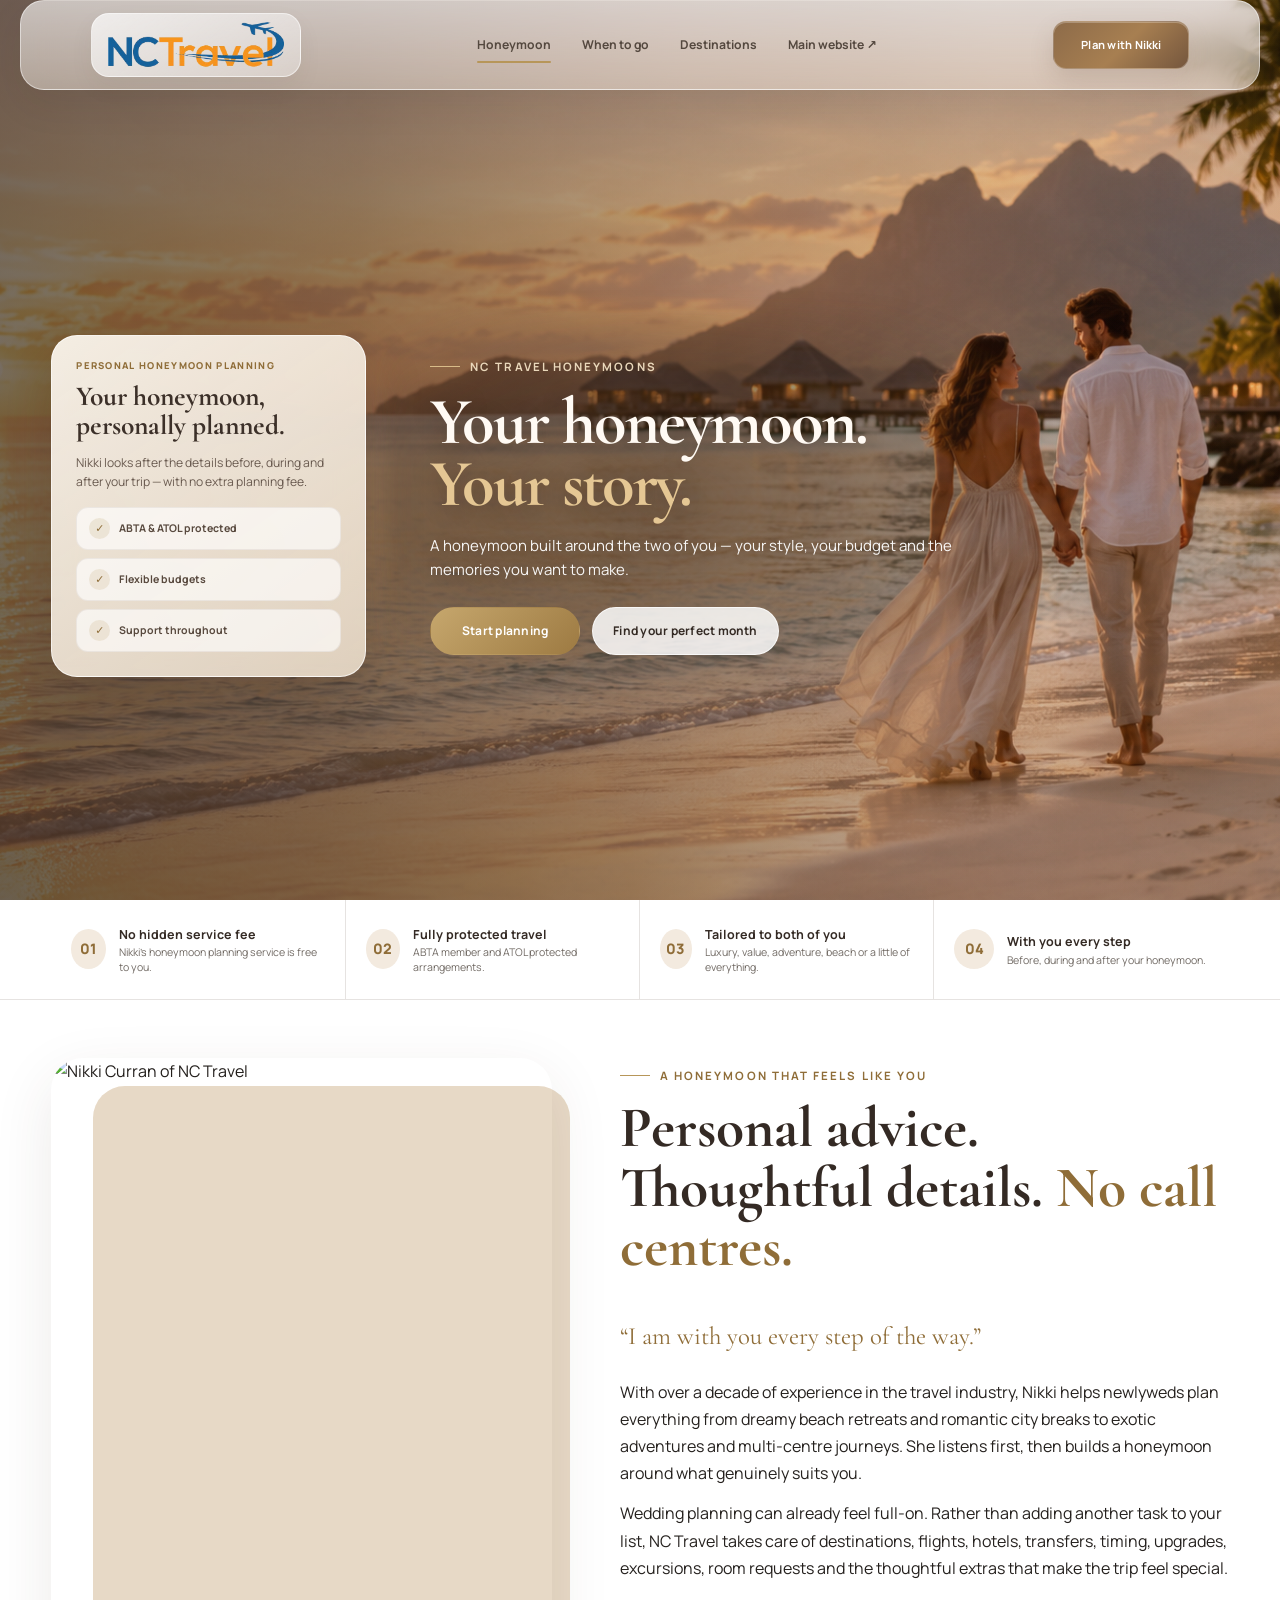
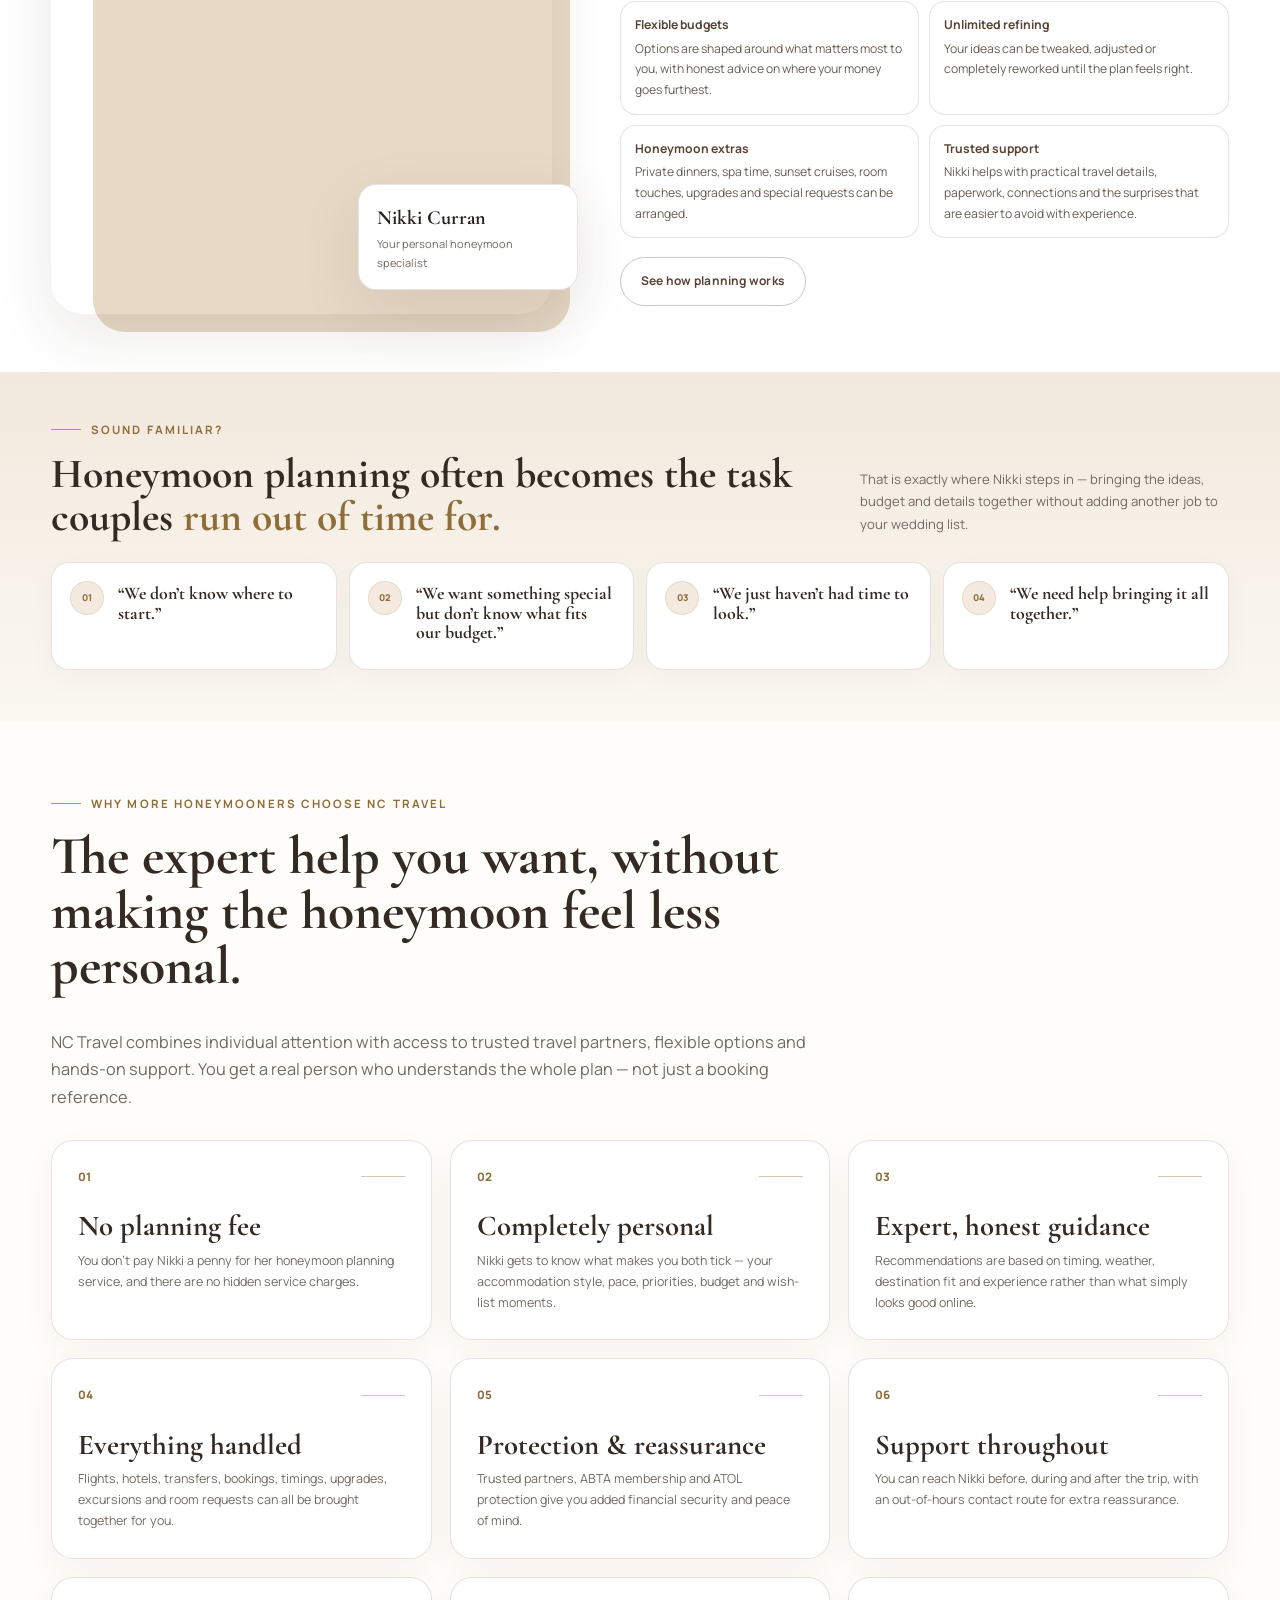
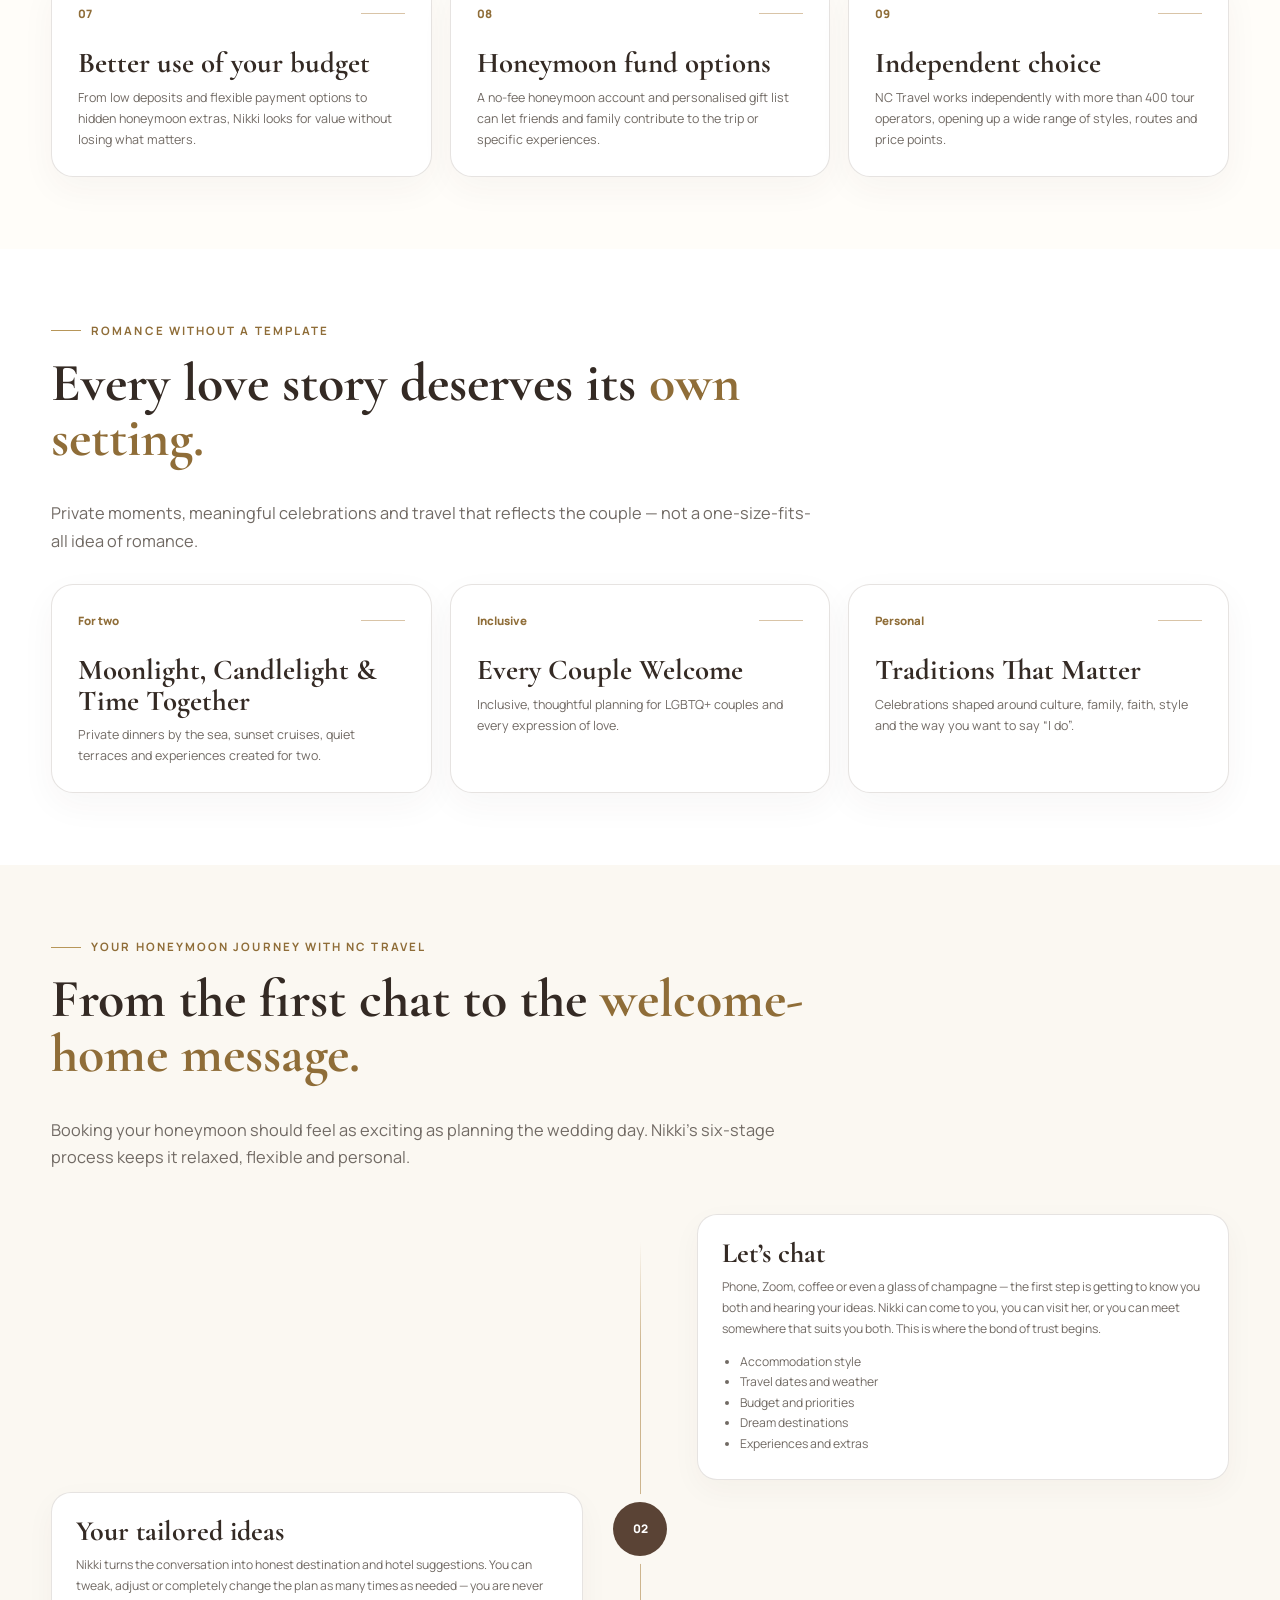
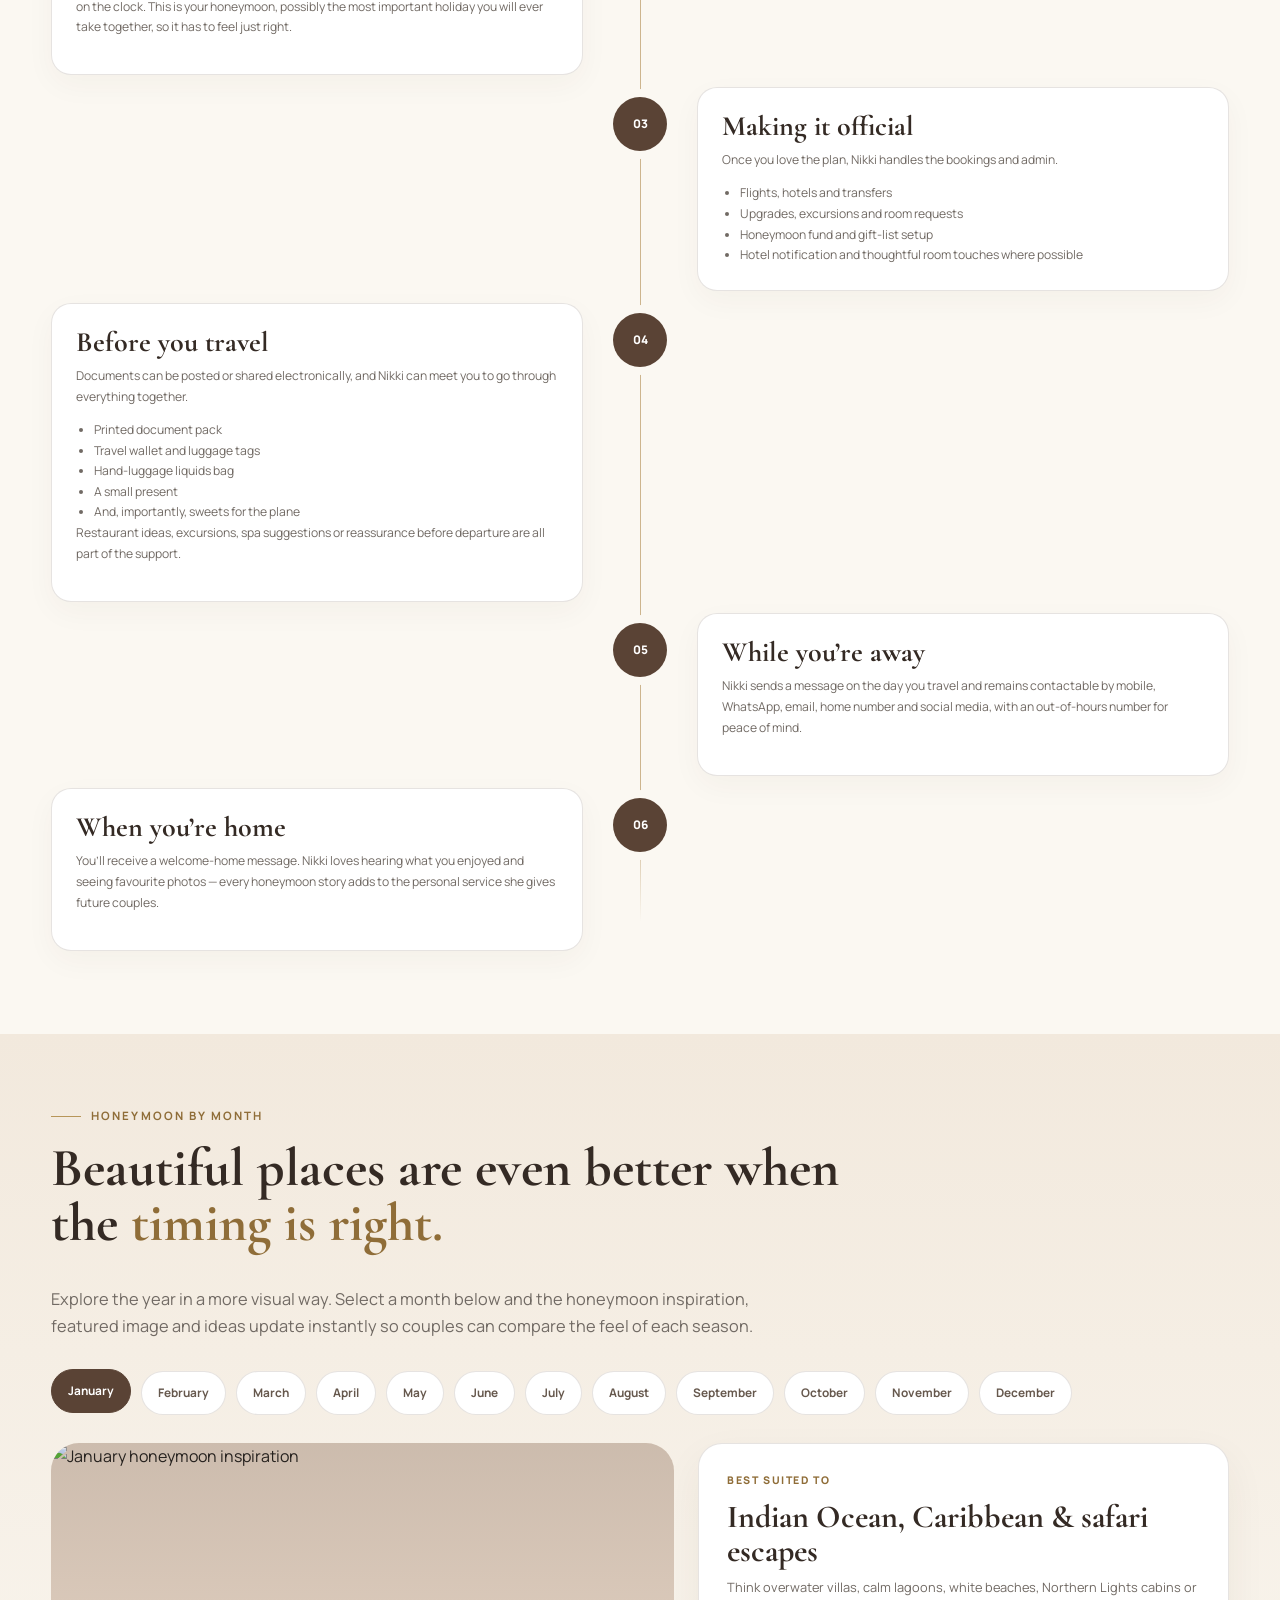
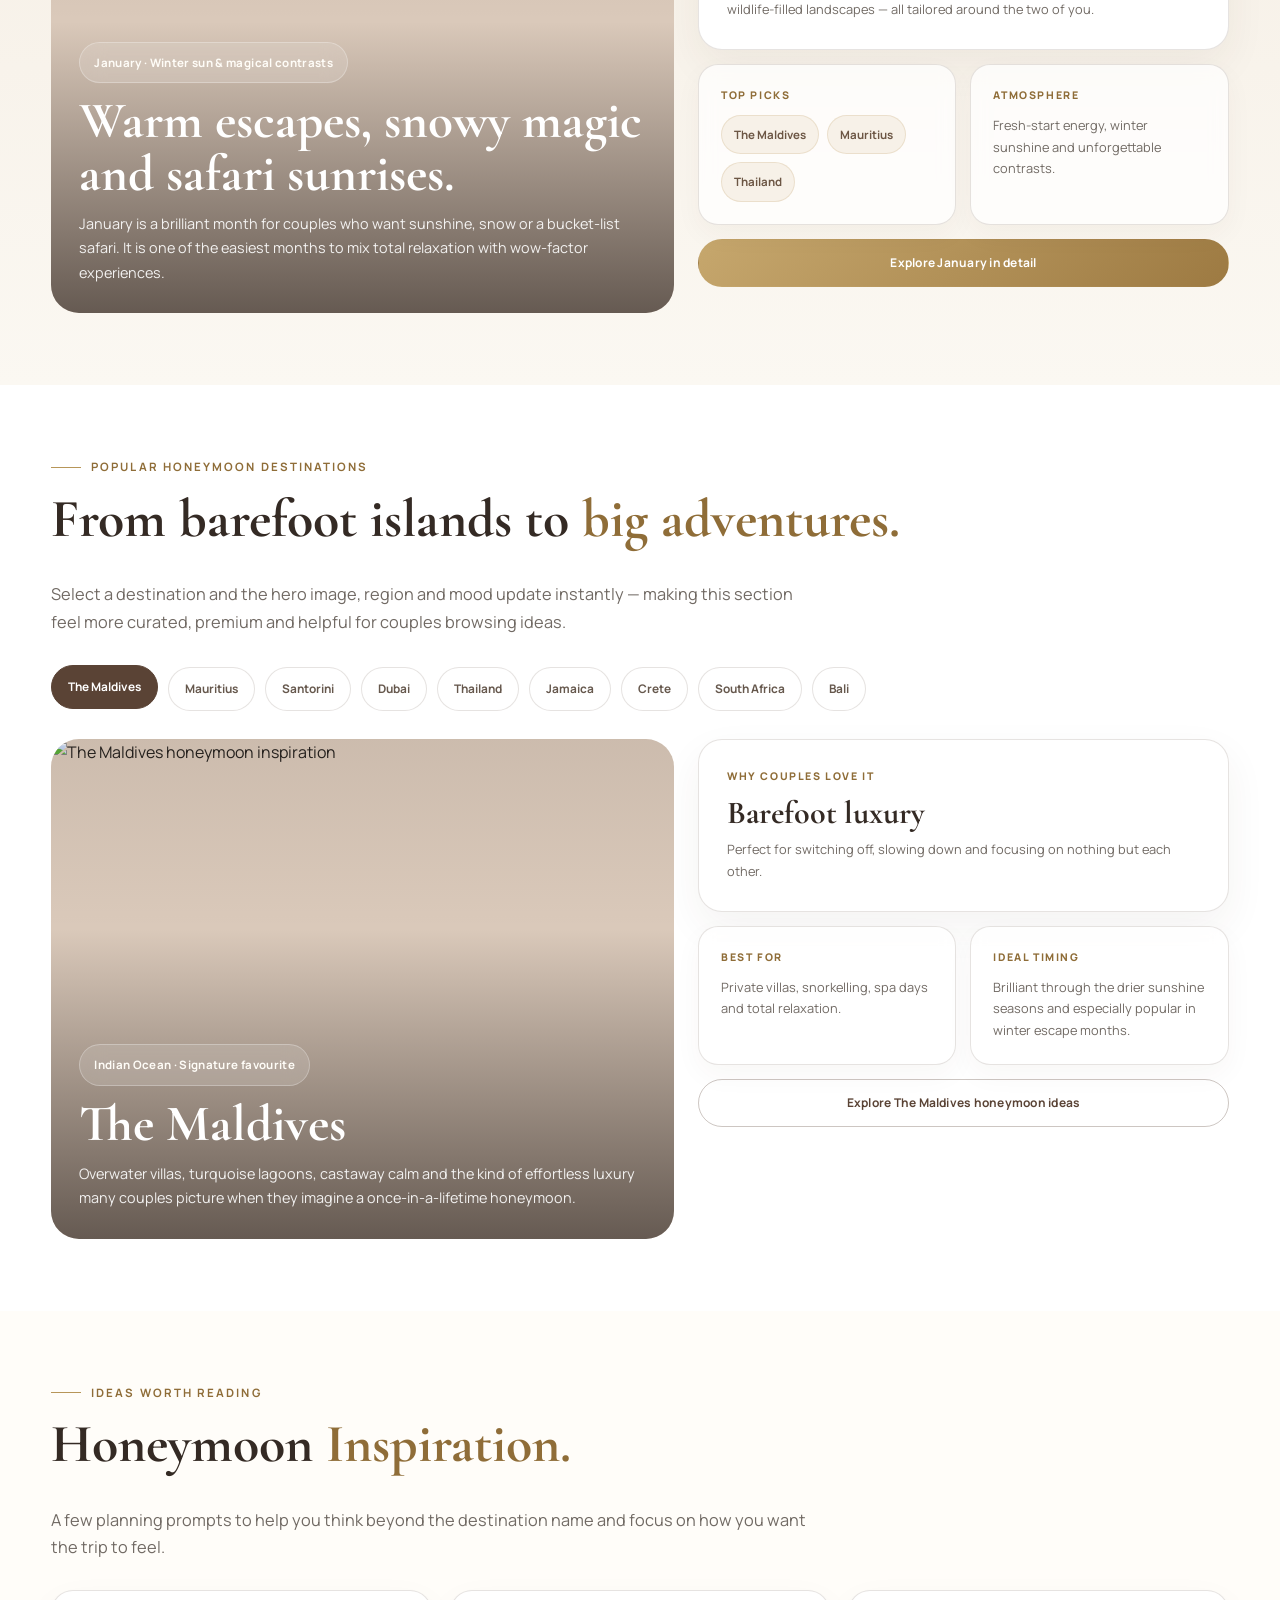
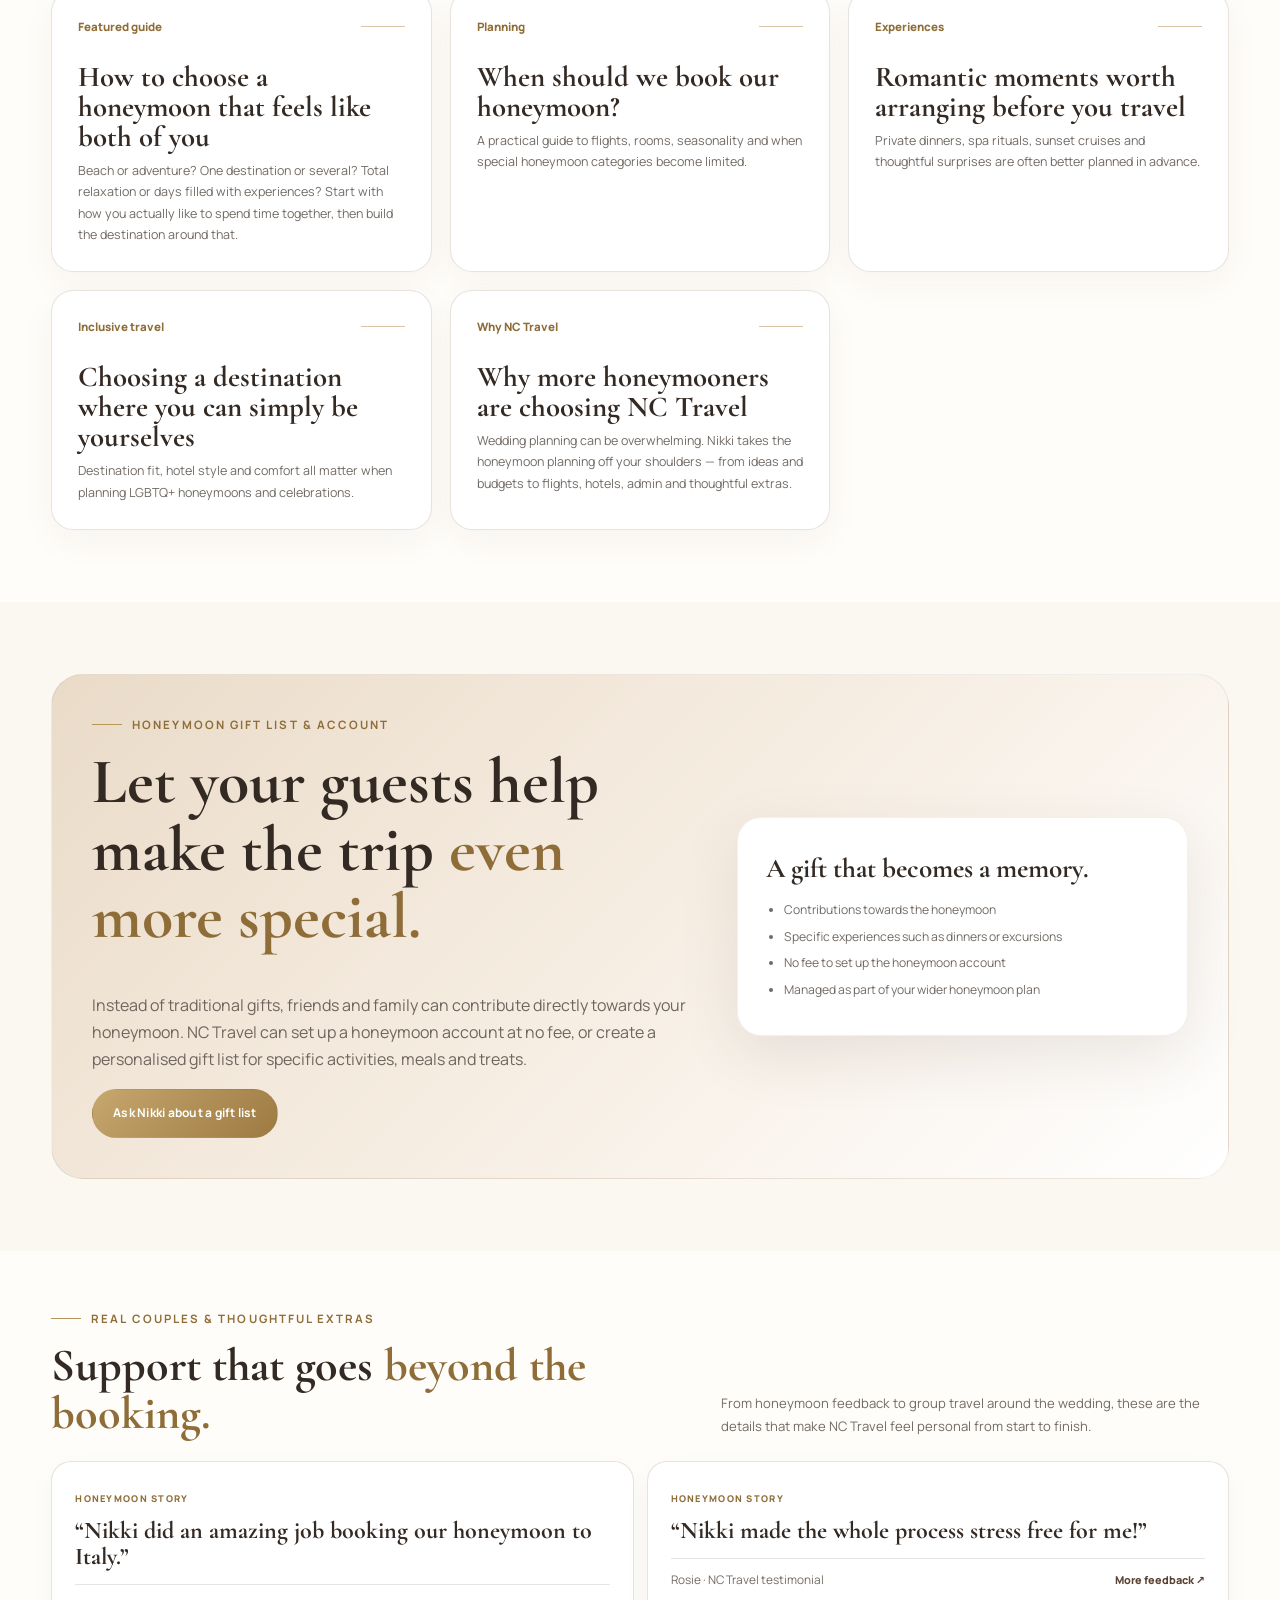
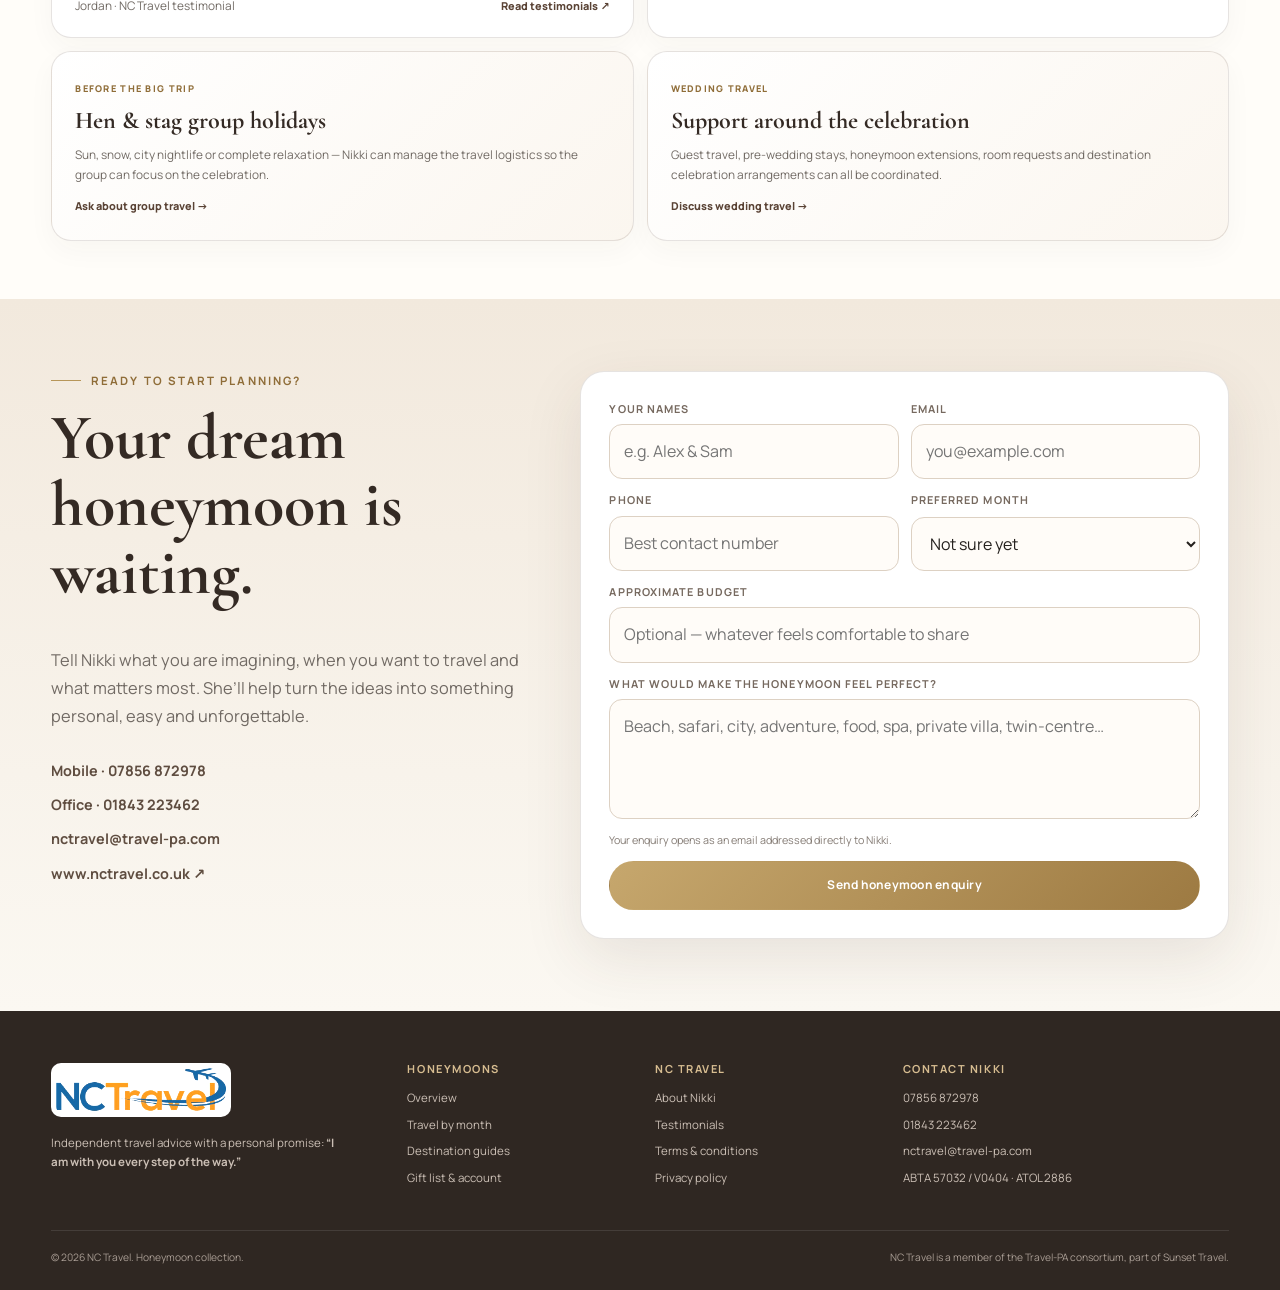
==== index.html @ c21bd009 "Banner size and buttons changed" ====
<!doctype html><html lang="en"><head><meta charset="utf-8"><meta name="viewport" content="width=device-width,initial-scale=1"><meta name="theme-color" content="#fbf8f2"><meta name="description" content="Premium personal honeymoon planning with Nikki Curran at NC Travel — destination guidance, month-by-month inspiration, gift lists and support every step of the way."><title>NC Travel Honeymoons | Personal, Tailor-Made Honeymoon Planning</title><link rel="icon" href="assets/img/nc-travel-logo.png"><link rel="stylesheet" href="assets/css/styles.css"></head><body class="home-page"><header class="site-header">
  <div class="container nav">
    <a class="logo-wrap" href="https://www.nctravel.co.uk/" aria-label="NC Travel home">
      <img class="logo" src="assets/img/nc-travel-logo.png" alt="NC Travel logo">
    </a>
    <nav class="nav-links" aria-label="Primary navigation">
      <a href="index.html" class="active">Honeymoon</a>
      <a href="when-to-go.html" class="">When to go</a>
      <a href="destinations.html" class="">Destinations</a>
      <a href="https://www.nctravel.co.uk/" target="_blank" rel="noopener">Main website ↗</a>
    </nav>
    <div class="nav-actions">
      <a class="btn btn-gold btn-sm" href="index.html#contact">Plan with Nikki</a>
      <button class="mobile-toggle" aria-label="Open menu" aria-expanded="false"><span></span></button>
    </div>
  </div>
  <nav class="mobile-nav" aria-label="Mobile navigation">
    <a href="index.html">Honeymoon</a>
    <a href="when-to-go.html">When to go</a>
    <a href="destinations.html">Destinations</a>
    <a href="index.html#contact">Plan with Nikki</a>
    <a href="https://www.nctravel.co.uk/" target="_blank" rel="noopener">Back to NC Travel ↗</a>
  </nav>
</header>
<main>
<section class="hero">
  <div class="hero-media" aria-hidden="true"></div>
  <div class="container hero-layout">
    <aside class="hero-card reveal" aria-label="NC Travel honeymoon planning benefits">
      <div class="hero-card-kicker">Personal honeymoon planning</div>
      <strong>Your honeymoon, personally planned.</strong>
      <p>Nikki looks after the details before, during and after your trip — with no extra planning fee.</p>
      <div class="trust-mini">
        <span><i aria-hidden="true">✓</i> ABTA & ATOL protected</span>
        <span><i aria-hidden="true">✓</i> Flexible budgets</span>
        <span><i aria-hidden="true">✓</i> Support throughout</span>
      </div>
    </aside>
    <div class="hero-content reveal">
      <div class="eyebrow">NC Travel Honeymoons</div>
      <h1>Your honeymoon.<br><span style="color:#e5c794">Your story.</span></h1>
      <p>A honeymoon built around the two of you — your style, your budget and the memories you want to make.</p>
      <div class="hero-actions"><a class="btn btn-gold" href="#contact">Start planning</a><a class="btn btn-light" href="when-to-go.html">Find your perfect month</a></div>
    </div>
  </div>
</section>

<section class="trust-ribbon"><div class="container trust-grid">
  <div class="trust-item"><span class="trust-icon">01</span><div><b>No hidden service fee</b><small>Nikki’s honeymoon planning service is free to you.</small></div></div>
  <div class="trust-item"><span class="trust-icon">02</span><div><b>Fully protected travel</b><small>ABTA member and ATOL protected arrangements.</small></div></div>
  <div class="trust-item"><span class="trust-icon">03</span><div><b>Tailored to both of you</b><small>Luxury, value, adventure, beach or a little of everything.</small></div></div>
  <div class="trust-item"><span class="trust-icon">04</span><div><b>With you every step</b><small>Before, during and after your honeymoon.</small></div></div>
</div></section>

<section class="section section-white" id="about"><div class="container intro-grid">
  <div class="nikki-frame reveal">
    <img src="https://static.wixstatic.com/media/c4ca21_a4c1bf122ac14baf9bb037241c04eaca~mv2.jpg/v1/fill/w_1200,h_1500,al_c,q_95,usm_0.66_1.00_0.01,enc_auto/c4ca21_a4c1bf122ac14baf9bb037241c04eaca~mv2.jpg" alt="Nikki Curran of NC Travel" loading="lazy">
    <div class="nikki-badge"><b>Nikki Curran</b><span>Your personal honeymoon specialist</span></div>
  </div>
  <div class="intro-copy reveal">
    <div class="eyebrow">A honeymoon that feels like you</div>
    <h2>Personal advice. Thoughtful details. <span class="gold">No call centres.</span></h2>
    <div class="quote">“I am with you every step of the way.”</div>
    <p>With over a decade of experience in the travel industry, Nikki helps newlyweds plan everything from dreamy beach retreats and romantic city breaks to exotic adventures and multi-centre journeys. She listens first, then builds a honeymoon around what genuinely suits you.</p>
    <p>Wedding planning can already feel full-on. Rather than adding another task to your list, NC Travel takes care of destinations, flights, hotels, transfers, timing, upgrades, excursions, room requests and the thoughtful extras that make the trip feel special.</p>
    <div class="service-points">
      <div class="service-point"><b>Flexible budgets</b>Options are shaped around what matters most to you, with honest advice on where your money goes furthest.</div>
      <div class="service-point"><b>Unlimited refining</b>Your ideas can be tweaked, adjusted or completely reworked until the plan feels right.</div>
      <div class="service-point"><b>Honeymoon extras</b>Private dinners, spa time, sunset cruises, room touches, upgrades and special requests can be arranged.</div>
      <div class="service-point"><b>Trusted support</b>Nikki helps with practical travel details, paperwork, connections and the surprises that are easier to avoid with experience.</div>
    </div>
    <a class="btn btn-outline" href="#journey">See how planning works</a>
  </div>
</div></section>


<section class="section-sm section-beige sound-familiar-section"><div class="container">
  <div class="sound-head reveal">
    <div><div class="eyebrow">Sound familiar?</div><h2>Honeymoon planning often becomes the task couples <span class="gold">run out of time for.</span></h2></div>
    <p>That is exactly where Nikki steps in — bringing the ideas, budget and details together without adding another job to your wedding list.</p>
  </div>
  <div class="sound-grid sound-grid-compact">
    <article class="sound-card reveal"><span class="sound-mark">01</span><h3>“We don’t know where to start.”</h3></article>
    <article class="sound-card reveal"><span class="sound-mark">02</span><h3>“We want something special but don’t know what fits our budget.”</h3></article>
    <article class="sound-card reveal"><span class="sound-mark">03</span><h3>“We just haven’t had time to look.”</h3></article>
    <article class="sound-card reveal"><span class="sound-mark">04</span><h3>“We need help bringing it all together.”</h3></article>
  </div>
</div></section>

<section class="section section-paper" id="why"><div class="container">
  <div class="eyebrow reveal">Why more honeymooners choose NC Travel</div>
  <h2 class="section-title reveal">The expert help you want, without making the honeymoon feel less personal.</h2>
  <p class="section-lead reveal">NC Travel combines individual attention with access to trusted travel partners, flexible options and hands-on support. You get a real person who understands the whole plan — not just a booking reference.</p>
  <div class="card-grid">
    <article class="benefit-card reveal"><div class="card-num">01</div><h3>No planning fee</h3><p>You don’t pay Nikki a penny for her honeymoon planning service, and there are no hidden service charges.</p></article>
    <article class="benefit-card reveal"><div class="card-num">02</div><h3>Completely personal</h3><p>Nikki gets to know what makes you both tick — your accommodation style, pace, priorities, budget and wish-list moments.</p></article>
    <article class="benefit-card reveal"><div class="card-num">03</div><h3>Expert, honest guidance</h3><p>Recommendations are based on timing, weather, destination fit and experience rather than what simply looks good online.</p></article>
    <article class="benefit-card reveal"><div class="card-num">04</div><h3>Everything handled</h3><p>Flights, hotels, transfers, bookings, timings, upgrades, excursions and room requests can all be brought together for you.</p></article>
    <article class="benefit-card reveal"><div class="card-num">05</div><h3>Protection & reassurance</h3><p>Trusted partners, ABTA membership and ATOL protection give you added financial security and peace of mind.</p></article>
    <article class="benefit-card reveal"><div class="card-num">06</div><h3>Support throughout</h3><p>You can reach Nikki before, during and after the trip, with an out-of-hours contact route for extra reassurance.</p></article>
    <article class="benefit-card reveal"><div class="card-num">07</div><h3>Better use of your budget</h3><p>From low deposits and flexible payment options to hidden honeymoon extras, Nikki looks for value without losing what matters.</p></article>
    <article class="benefit-card reveal"><div class="card-num">08</div><h3>Honeymoon fund options</h3><p>A no-fee honeymoon account and personalised gift list can let friends and family contribute to the trip or specific experiences.</p></article>
    <article class="benefit-card reveal"><div class="card-num">09</div><h3>Independent choice</h3><p>NC Travel works independently with more than 400 tour operators, opening up a wide range of styles, routes and price points.</p></article>
  </div>
</div></section>


<section class="section section-white" id="romance"><div class="container">
  <div class="eyebrow reveal">Romance without a template</div>
  <h2 class="section-title reveal">Every love story deserves its <span class="gold">own setting.</span></h2>
  <p class="section-lead reveal">Private moments, meaningful celebrations and travel that reflects the couple — not a one-size-fits-all idea of romance.</p>
  <div class="card-grid">
    <article class="benefit-card reveal"><div class="card-num">For two</div><h3>Moonlight, Candlelight & Time Together</h3><p>Private dinners by the sea, sunset cruises, quiet terraces and experiences created for two.</p></article>
    <article class="benefit-card reveal"><div class="card-num">Inclusive</div><h3>Every Couple Welcome</h3><p>Inclusive, thoughtful planning for LGBTQ+ couples and every expression of love.</p></article>
    <article class="benefit-card reveal"><div class="card-num">Personal</div><h3>Traditions That Matter</h3><p>Celebrations shaped around culture, family, faith, style and the way you want to say “I do”.</p></article>
  </div>
</div></section>

<section class="section" id="journey"><div class="container">
  <div class="eyebrow reveal">Your honeymoon journey with NC Travel</div>
  <h2 class="section-title reveal">From the first chat to the <span class="gold">welcome-home message.</span></h2>
  <p class="section-lead reveal">Booking your honeymoon should feel as exciting as planning the wedding day. Nikki’s six-stage process keeps it relaxed, flexible and personal.</p>
  <div class="journey-shell">
    <div class="journey-line" aria-hidden="true"></div>
    <div class="journey-step journey-scroll"><div class="journey-card"><h3>Let’s chat</h3><p>Phone, Zoom, coffee or even a glass of champagne — the first step is getting to know you both and hearing your ideas. Nikki can come to you, you can visit her, or you can meet somewhere that suits you both. This is where the bond of trust begins.</p><ul><li>Accommodation style</li><li>Travel dates and weather</li><li>Budget and priorities</li><li>Dream destinations</li><li>Experiences and extras</li></ul></div><div class="journey-marker">01</div></div>
    <div class="journey-step journey-scroll"><div class="journey-card"><h3>Your tailored ideas</h3><p>Nikki turns the conversation into honest destination and hotel suggestions. You can tweak, adjust or completely change the plan as many times as needed — you are never on the clock. This is your honeymoon, possibly the most important holiday you will ever take together, so it has to feel just right.</p></div><div class="journey-marker">02</div></div>
    <div class="journey-step journey-scroll"><div class="journey-card"><h3>Making it official</h3><p>Once you love the plan, Nikki handles the bookings and admin.</p><ul><li>Flights, hotels and transfers</li><li>Upgrades, excursions and room requests</li><li>Honeymoon fund and gift-list setup</li><li>Hotel notification and thoughtful room touches where possible</li></ul></div><div class="journey-marker">03</div></div>
    <div class="journey-step journey-scroll"><div class="journey-card"><h3>Before you travel</h3><p>Documents can be posted or shared electronically, and Nikki can meet you to go through everything together.</p><ul><li>Printed document pack</li><li>Travel wallet and luggage tags</li><li>Hand-luggage liquids bag</li><li>A small present</li><li>And, importantly, sweets for the plane</li></ul><p>Restaurant ideas, excursions, spa suggestions or reassurance before departure are all part of the support.</p></div><div class="journey-marker">04</div></div>
    <div class="journey-step journey-scroll"><div class="journey-card"><h3>While you’re away</h3><p>Nikki sends a message on the day you travel and remains contactable by mobile, WhatsApp, email, home number and social media, with an out-of-hours number for peace of mind.</p></div><div class="journey-marker">05</div></div>
    <div class="journey-step journey-scroll"><div class="journey-card"><h3>When you’re home</h3><p>You’ll receive a welcome-home message. Nikki loves hearing what you enjoyed and seeing favourite photos — every honeymoon story adds to the personal service she gives future couples.</p></div><div class="journey-marker">06</div></div>
  </div>
</div></section>

<section class="section section-beige" id="months"><div class="container">
  <div class="eyebrow reveal">Honeymoon by month</div>
  <h2 class="section-title reveal">Beautiful places are even better when the <span class="gold">timing is right.</span></h2>
  <p class="section-lead reveal">Explore the year in a more visual way. Select a month below and the honeymoon inspiration, featured image and ideas update instantly so couples can compare the feel of each season.</p>
  <div class="month-selector reveal" aria-label="Choose a honeymoon month">
    <button class="month-chip active" type="button" data-home-month="January">January</button>
    <button class="month-chip" type="button" data-home-month="February">February</button>
    <button class="month-chip" type="button" data-home-month="March">March</button>
    <button class="month-chip" type="button" data-home-month="April">April</button>
    <button class="month-chip" type="button" data-home-month="May">May</button>
    <button class="month-chip" type="button" data-home-month="June">June</button>
    <button class="month-chip" type="button" data-home-month="July">July</button>
    <button class="month-chip" type="button" data-home-month="August">August</button>
    <button class="month-chip" type="button" data-home-month="September">September</button>
    <button class="month-chip" type="button" data-home-month="October">October</button>
    <button class="month-chip" type="button" data-home-month="November">November</button>
    <button class="month-chip" type="button" data-home-month="December">December</button>
  </div>
  <div class="month-explorer reveal" data-home-month-explorer>
    <div class="month-explorer-media">
      <img id="homeMonthImage" src="https://images.unsplash.com/photo-1506744038136-46273834b3fb?auto=format&fit=crop&w=1400&q=85" alt="January honeymoon inspiration" loading="lazy">
      <div class="month-explorer-overlay">
        <span class="month-kicker-badge" id="homeMonthBadge">January · Winter sun & magical contrasts</span>
        <h3 id="homeMonthTitle">Warm escapes, snowy magic and safari sunrises.</h3>
        <p id="homeMonthSummary">January is a brilliant month for couples who want sunshine, snow or a bucket-list safari. It is one of the easiest months to mix total relaxation with wow-factor experiences.</p>
      </div>
    </div>
    <div class="month-explorer-side">
      <article class="month-insight-card">
        <small>Best suited to</small>
        <h3 id="homeMonthRegion">Indian Ocean, Caribbean & safari escapes</h3>
        <p id="homeMonthCopy">Think overwater villas, calm lagoons, white beaches, Northern Lights cabins or wildlife-filled landscapes — all tailored around the two of you.</p>
      </article>
      <div class="month-mini-grid">
        <article class="month-mini-card">
          <small>Top picks</small>
          <div class="tag-list" id="homeMonthTopPicks"><span>The Maldives</span><span>Thailand</span><span>Kenya</span></div>
        </article>
        <article class="month-mini-card">
          <small>Atmosphere</small>
          <p id="homeMonthMood">Fresh-start energy, winter sunshine and unforgettable contrasts.</p>
        </article>
      </div>
      <a class="btn btn-gold" id="homeMonthLink" href="when-to-go.html#january">Explore January in detail</a>
    </div>
  </div>
</div></section>

<section class="section section-white" id="popular"><div class="container">
  <div class="eyebrow reveal">Popular honeymoon destinations</div><h2 class="section-title reveal">From barefoot islands to <span class="gold">big adventures.</span></h2>
  <p class="section-lead reveal">Select a destination and the hero image, region and mood update instantly — making this section feel more curated, premium and helpful for couples browsing ideas.</p>
  <div class="destination-selector reveal" aria-label="Choose a destination">
    <button class="destination-chip active" type="button" data-destination="The Maldives">The Maldives</button>
    <button class="destination-chip" type="button" data-destination="Mauritius">Mauritius</button>
    <button class="destination-chip" type="button" data-destination="Santorini">Santorini</button>
    <button class="destination-chip" type="button" data-destination="Dubai">Dubai</button>
    <button class="destination-chip" type="button" data-destination="Thailand">Thailand</button>
    <button class="destination-chip" type="button" data-destination="Jamaica">Jamaica</button>
    <button class="destination-chip" type="button" data-destination="Crete">Crete</button>
    <button class="destination-chip" type="button" data-destination="South Africa">South Africa</button>
    <button class="destination-chip" type="button" data-destination="Bali">Bali</button>
  </div>
  <div class="destination-explorer reveal" data-destination-explorer>
    <div class="destination-stage">
      <img id="destinationHeroImage" src="https://images.unsplash.com/photo-1573843981267-be1999ff37cd?auto=format&fit=crop&w=1600&q=85" alt="The Maldives honeymoon" loading="lazy">
      <div class="destination-stage-overlay">
        <span class="month-kicker-badge" id="destinationRegion">Indian Ocean · Signature favourite</span>
        <h3 id="destinationTitle">The Maldives</h3>
        <p id="destinationDescription">Overwater villas, turquoise lagoons, castaway calm and the kind of effortless luxury many couples picture when they imagine a once-in-a-lifetime honeymoon.</p>
      </div>
    </div>
    <div class="destination-sidebar">
      <article class="destination-info-card">
        <small>Why couples love it</small>
        <h3 id="destinationMood">Barefoot luxury</h3>
        <p id="destinationMoodCopy">Perfect for switching off, slowing down and focusing on nothing but each other.</p>
      </article>
      <div class="month-mini-grid">
        <article class="month-mini-card">
          <small>Best for</small>
          <p id="destinationBestFor">Private villas, snorkelling, spa days and total relaxation.</p>
        </article>
        <article class="month-mini-card">
          <small>Ideal timing</small>
          <p id="destinationBestTime">Brilliant through the drier sunshine seasons and especially popular in winter escape months.</p>
        </article>
      </div>
      <a class="btn btn-outline" id="destinationLink" href="destinations.html#indian-ocean">Explore this destination style</a>
    </div>
  </div>
</div></section>

<section class="section section-paper" id="inspiration"><div class="container">
  <div class="eyebrow reveal">Ideas worth reading</div>
  <h2 class="section-title reveal">Honeymoon <span class="gold">Inspiration.</span></h2>
  <p class="section-lead reveal">A few planning prompts to help you think beyond the destination name and focus on how you want the trip to feel.</p>
  <div class="card-grid">
    <article class="benefit-card reveal"><div class="card-num">Featured guide</div><h3>How to choose a honeymoon that feels like both of you</h3><p>Beach or adventure? One destination or several? Total relaxation or days filled with experiences? Start with how you actually like to spend time together, then build the destination around that.</p></article>
    <article class="benefit-card reveal"><div class="card-num">Planning</div><h3>When should we book our honeymoon?</h3><p>A practical guide to flights, rooms, seasonality and when special honeymoon categories become limited.</p></article>
    <article class="benefit-card reveal"><div class="card-num">Experiences</div><h3>Romantic moments worth arranging before you travel</h3><p>Private dinners, spa rituals, sunset cruises and thoughtful surprises are often better planned in advance.</p></article>
    <article class="benefit-card reveal"><div class="card-num">Inclusive travel</div><h3>Choosing a destination where you can simply be yourselves</h3><p>Destination fit, hotel style and comfort all matter when planning LGBTQ+ honeymoons and celebrations.</p></article>
    <article class="benefit-card reveal"><div class="card-num">Why NC Travel</div><h3>Why more honeymooners are choosing NC Travel</h3><p>Wedding planning can be overwhelming. Nikki takes the honeymoon planning off your shoulders — from ideas and budgets to flights, hotels, admin and thoughtful extras.</p></article>
  </div>
</div></section>

<section class="section" id="gift"><div class="container"><div class="gift-shell reveal">
  <div><div class="eyebrow">Honeymoon gift list & account</div><h2>Let your guests help make the trip <span class="gold">even more special.</span></h2><p>Instead of traditional gifts, friends and family can contribute directly towards your honeymoon. NC Travel can set up a honeymoon account at no fee, or create a personalised gift list for specific activities, meals and treats.</p><a class="btn btn-gold" href="#contact">Ask Nikki about a gift list</a></div>
  <div class="gift-card"><strong>A gift that becomes a memory.</strong><ul><li>Contributions towards the honeymoon</li><li>Specific experiences such as dinners or excursions</li><li>No fee to set up the honeymoon account</li><li>Managed as part of your wider honeymoon plan</li></ul></div>
</div></div></section>

<section class="section section-paper stories-section"><div class="container">
  <div class="stories-head reveal">
    <div><div class="eyebrow">Real couples & thoughtful extras</div><h2>Support that goes <span class="gold">beyond the booking.</span></h2></div>
    <p>From honeymoon feedback to group travel around the wedding, these are the details that make NC Travel feel personal from start to finish.</p>
  </div>
  <div class="stories-grid">
    <article class="story-card story-quote reveal"><span class="story-label">Honeymoon story</span><h3>“Nikki did an amazing job booking our honeymoon to Italy.”</h3><div class="story-footer"><p>Jordan · NC Travel testimonial</p><a href="https://www.nctravel.co.uk/testimonials" target="_blank" rel="noopener">Read testimonials ↗</a></div></article>
    <article class="story-card story-quote reveal"><span class="story-label">Honeymoon story</span><h3>“Nikki made the whole process stress free for me!”</h3><div class="story-footer"><p>Rosie · NC Travel testimonial</p><a href="https://www.nctravel.co.uk/testimonials" target="_blank" rel="noopener">More feedback ↗</a></div></article>
    <article class="story-card story-service reveal"><span class="story-label">Before the big trip</span><h3>Hen & stag group holidays</h3><p>Sun, snow, city nightlife or complete relaxation — Nikki can manage the travel logistics so the group can focus on the celebration.</p><a class="story-link" href="#contact">Ask about group travel →</a></article>
    <article class="story-card story-service reveal"><span class="story-label">Wedding travel</span><h3>Support around the celebration</h3><p>Guest travel, pre-wedding stays, honeymoon extensions, room requests and destination celebration arrangements can all be coordinated.</p><a class="story-link" href="#contact">Discuss wedding travel →</a></article>
  </div>
</div></section>

<section class="section section-beige" id="contact"><div class="container contact-grid">
  <div class="contact-info reveal"><div class="eyebrow">Ready to start planning?</div><h2>Your dream honeymoon is waiting.</h2><p class="section-lead">Tell Nikki what you are imagining, when you want to travel and what matters most. She’ll help turn the ideas into something personal, easy and unforgettable.</p><div class="contact-list"><a href="tel:+447856872978">Mobile · 07856 872978</a><a href="tel:+441843223462">Office · 01843 223462</a><a href="mailto:nctravel@travel-pa.com">nctravel@travel-pa.com</a><a href="https://www.nctravel.co.uk/" target="_blank" rel="noopener">www.nctravel.co.uk ↗</a></div></div>
  <form class="contact-form reveal" data-mailto-form>
    <div class="field"><label for="name">Your names</label><input id="name" name="name" required placeholder="e.g. Alex & Sam"></div>
    <div class="field"><label for="email">Email</label><input id="email" name="email" type="email" required placeholder="you@example.com"></div>
    <div class="field"><label for="phone">Phone</label><input id="phone" name="phone" placeholder="Best contact number"></div>
    <div class="field"><label for="month">Preferred month</label><select id="month" name="month"><option value="">Not sure yet</option><option>January</option><option>February</option><option>March</option><option>April</option><option>May</option><option>June</option><option>July</option><option>August</option><option>September</option><option>October</option><option>November</option><option>December</option></select></div>
    <div class="field full"><label for="budget">Approximate budget</label><input id="budget" name="budget" placeholder="Optional — whatever feels comfortable to share"></div>
    <div class="field full"><label for="message">What would make the honeymoon feel perfect?</label><textarea id="message" name="message" placeholder="Beach, safari, city, adventure, food, spa, private villa, twin-centre…"></textarea></div>
    <p class="form-note">Your enquiry opens as an email addressed directly to Nikki.</p>
    <button class="btn btn-gold" type="submit">Send honeymoon enquiry</button>
  </form>
</div></section>
</main>
<footer class="footer">
  <div class="container">
    <div class="footer-grid">
      <div>
        <img class="footer-logo" src="assets/img/nc-travel-logo.png" alt="NC Travel">
        <p style="max-width:290px;margin-top:16px">Independent travel advice with a personal promise: <strong>“I am with you every step of the way.”</strong></p>
      </div>
      <div><h4>Honeymoons</h4><a href="index.html">Overview</a><a href="when-to-go.html">Travel by month</a><a href="destinations.html">Destination guides</a><a href="index.html#gift">Gift list & account</a></div>
      <div><h4>NC Travel</h4><a href="https://www.nctravel.co.uk/about-nikki-curran" target="_blank" rel="noopener">About Nikki</a><a href="https://www.nctravel.co.uk/testimonials" target="_blank" rel="noopener">Testimonials</a><a href="https://www.nctravel.co.uk/terms-and-conditions" target="_blank" rel="noopener">Terms & conditions</a><a href="https://www.nctravel.co.uk/privacy-policy" target="_blank" rel="noopener">Privacy policy</a></div>
      <div><h4>Contact Nikki</h4><a href="tel:+447856872978">07856 872978</a><a href="tel:+441843223462">01843 223462</a><a href="mailto:nctravel@travel-pa.com">nctravel@travel-pa.com</a><p>ABTA 57032 / V0404 · ATOL 2886</p></div>
    </div>
    <div class="footer-bottom"><span>© 2026 NC Travel. Honeymoon collection.</span><span>NC Travel is a member of the Travel-PA consortium, part of Sunset Travel.</span></div>
  </div>
</footer><script src="assets/js/main.js"></script></body></html>
---- assets/css/styles.css ----
@import url('https://fonts.googleapis.com/css2?family=Cormorant+Garamond:wght@500;600;700&family=Manrope:wght@400;500;600;700&display=swap');

:root{
  --ivory:#fbf8f2;
  --paper:#fffdf9;
  --white:#ffffff;
  --beige:#eee3d4;
  --beige-2:#e5d6c2;
  --sand:#d9c4a7;
  --gold:#b79659;
  --gold-dark:#8f6d38;
  --brown:#5a4335;
  --brown-dark:#342a24;
  --ink:#25211e;
  --muted:#716a64;
  --line:rgba(80,60,45,.14);
  --blue:#1d6e9d;
  --orange:#f19328;
  --shadow:0 20px 60px rgba(65,48,36,.10);
  --radius:24px;
}

*{box-sizing:border-box}
html{scroll-behavior:smooth}
body{margin:0;background:var(--ivory);color:var(--ink);font-family:Manrope,system-ui,-apple-system,sans-serif;line-height:1.7}
body.menu-open{overflow:hidden}
a{color:inherit;text-decoration:none}
img{display:block;max-width:100%}
button,input,select,textarea{font:inherit}
button{color:inherit}
h1,h2,h3,h4{font-family:"Cormorant Garamond",Georgia,serif;line-height:1.05;margin:0 0 .65em;color:var(--brown-dark)}
p{margin:0 0 1em}
.container{width:min(1180px,92%);margin-inline:auto}
.container.narrow{width:min(900px,92%)}
.section{padding:92px 0;position:relative}
.section-sm{padding:64px 0}
.section-white{background:var(--white)}
.section-paper{background:var(--paper)}
.section-beige{background:linear-gradient(180deg,#f2e9dd,#fbf8f2)}
.section-dark{background:var(--brown-dark);color:#f8f3ec}
.section-dark h2,.section-dark h3{color:#fffaf2}
.eyebrow{display:flex;align-items:center;gap:10px;font-size:.72rem;text-transform:uppercase;letter-spacing:.18em;font-weight:700;color:var(--gold-dark);margin-bottom:14px}
.eyebrow:before{content:"";width:30px;height:1px;background:var(--gold)}
.section-title{font-size:clamp(2.5rem,5vw,4.7rem);max-width:850px}
.section-lead{font-size:1.02rem;color:var(--muted);max-width:760px}
.gold{color:var(--gold-dark)}
.muted{color:var(--muted)}
.small{font-size:.85rem}
.pill{display:inline-flex;align-items:center;gap:8px;padding:8px 12px;border-radius:999px;border:1px solid var(--line);background:rgba(255,255,255,.7);font-size:.72rem;font-weight:700;color:var(--brown)}

/* Header */
.site-header{position:fixed;inset:0 0 auto;z-index:1000;transition:.25s ease;background:rgba(251,248,242,.82);backdrop-filter:blur(16px);border-bottom:1px solid transparent}
.site-header.scrolled{border-color:var(--line);box-shadow:0 8px 35px rgba(61,45,34,.06)}
.nav{height:88px;display:flex;align-items:center;justify-content:space-between;gap:24px}
.logo-wrap{display:flex;align-items:center;gap:14px;min-width:160px}
.logo{width:176px;height:auto;mix-blend-mode:multiply}
.nav-links{display:flex;align-items:center;gap:28px;font-size:.76rem;font-weight:700;color:#54483f}
.nav-links a{position:relative;white-space:nowrap}
.nav-links a:after{content:"";position:absolute;left:0;right:100%;bottom:-8px;height:1px;background:var(--gold);transition:.25s}
.nav-links a:hover:after,.nav-links a.active:after{right:0}
.nav-actions{display:flex;align-items:center;gap:10px}
.btn{display:inline-flex;align-items:center;justify-content:center;gap:8px;border-radius:999px;padding:13px 20px;border:1px solid transparent;background:var(--brown);color:#fff;font-size:.75rem;font-weight:700;letter-spacing:.02em;cursor:pointer;transition:.22s ease}
.btn:hover{transform:translateY(-2px);box-shadow:0 12px 30px rgba(61,43,31,.16)}
.btn-gold{background:linear-gradient(135deg,#c6a76d,#9d7a42);color:#fff}
.btn-light{background:rgba(255,255,255,.84);border-color:rgba(255,255,255,.72);color:var(--brown-dark)}
.btn-outline{background:transparent;border-color:rgba(90,67,53,.3);color:var(--brown)}
.btn-sm{padding:10px 16px;font-size:.7rem}
.mobile-toggle{display:none;width:44px;height:44px;border-radius:50%;border:1px solid var(--line);background:rgba(255,255,255,.7);cursor:pointer;align-items:center;justify-content:center}
.mobile-toggle span,.mobile-toggle span:before,.mobile-toggle span:after{content:"";display:block;width:18px;height:1px;background:var(--brown);position:relative;transition:.25s}
.mobile-toggle span:before{position:absolute;top:-6px}.mobile-toggle span:after{position:absolute;top:6px}
.mobile-nav{display:none}

/* Hero */
.hero{min-height:760px;padding-top:88px;display:flex;align-items:center;position:relative;overflow:hidden;background:#d9c7b4}
.hero-media{position:absolute;inset:0;background-image:linear-gradient(90deg,rgba(43,34,28,.72) 0%,rgba(43,34,28,.48) 38%,rgba(43,34,28,.12) 68%,rgba(43,34,28,.12) 100%),linear-gradient(0deg,rgba(43,34,28,.36),transparent 50%),url('https://static.wixstatic.com/media/c4ca21_735003ba250a4f378be58e5f8d075154~mv2.jpg');background-size:cover;background-position:center;transform:scale(1.02);animation:heroZoom 18s ease-in-out infinite alternate}
@keyframes heroZoom{to{transform:scale(1.075)}}
.hero-content{position:relative;z-index:2;color:#fff;max-width:720px;padding:80px 0}
.hero .eyebrow{color:#ead8bb}.hero .eyebrow:before{background:#d9bc89}
.hero h1{font-size:clamp(4rem,8vw,7.7rem);color:#fffaf4;letter-spacing:-.035em;margin-bottom:22px}
.hero p{font-size:1.05rem;max-width:620px;color:rgba(255,255,255,.88)}
.hero-actions{display:flex;flex-wrap:wrap;gap:12px;margin-top:30px}
.hero-card{position:absolute;right:max(4%,calc((100vw - 1180px)/2));bottom:48px;z-index:3;width:min(360px,37vw);background:rgba(255,253,249,.92);backdrop-filter:blur(14px);border:1px solid rgba(255,255,255,.55);border-radius:22px;padding:22px;color:var(--ink);box-shadow:0 25px 70px rgba(0,0,0,.18)}
.hero-card strong{font-family:"Cormorant Garamond";font-size:1.55rem;color:var(--brown-dark)}
.trust-mini{display:grid;grid-template-columns:1fr 1fr;gap:10px;margin-top:14px}
.trust-mini span{font-size:.7rem;padding:10px;border-radius:12px;background:#f5efe7;color:#6a584b;font-weight:700}

/* Trust ribbon */
.trust-ribbon{background:#fff;border-bottom:1px solid var(--line)}
.trust-grid{display:grid;grid-template-columns:repeat(4,1fr)}
.trust-item{padding:24px 20px;display:flex;align-items:center;gap:13px;border-right:1px solid var(--line)}
.trust-item:last-child{border-right:0}.trust-icon{width:40px;height:40px;display:grid;place-items:center;border-radius:50%;background:#f3eadf;color:var(--gold-dark);font-size:.9rem;font-weight:800}
.trust-item b{display:block;font-size:.78rem;color:var(--brown-dark)}.trust-item small{display:block;color:var(--muted);font-size:.66rem;line-height:1.4}

/* Editorial cards */
.intro-grid{display:grid;grid-template-columns:.92fr 1.08fr;gap:64px;align-items:center}
.nikki-frame{position:relative;padding:18px 18px 18px 0}
.nikki-frame:before{content:"";position:absolute;inset:46px 0 0 54px;border-radius:32px;background:#e7d9c6}
.nikki-frame img{position:relative;width:100%;height:600px;object-fit:cover;border-radius:32px;box-shadow:var(--shadow)}
.nikki-badge{position:absolute;right:-12px;bottom:34px;background:#fff;border-radius:18px;padding:16px 18px;box-shadow:var(--shadow);border:1px solid var(--line);max-width:220px}
.nikki-badge b{font-family:"Cormorant Garamond";font-size:1.25rem}.nikki-badge span{font-size:.69rem;color:var(--muted);display:block}
.intro-copy h2{font-size:clamp(3rem,5vw,5.2rem)}
.intro-copy .quote{font-family:"Cormorant Garamond";font-size:1.55rem;color:var(--gold-dark);margin:22px 0}
.service-points{display:grid;grid-template-columns:1fr 1fr;gap:12px;margin:25px 0}
.service-point{padding:15px 16px;border-radius:16px;border:1px solid var(--line);background:#fff;font-size:.76rem;color:#665d56}
.service-point b{display:block;color:var(--brown);margin-bottom:3px}

/* Cards */
.card-grid{display:grid;grid-template-columns:repeat(3,1fr);gap:18px;margin-top:36px}
.benefit-card{background:#fff;border:1px solid var(--line);border-radius:22px;padding:26px;box-shadow:0 12px 35px rgba(66,48,35,.045);transition:.25s}
.benefit-card:hover{transform:translateY(-5px);box-shadow:var(--shadow)}
.card-num{display:flex;align-items:center;justify-content:space-between;margin-bottom:25px;color:var(--gold-dark);font-size:.72rem;font-weight:800}
.card-num:after{content:"";width:44px;height:1px;background:#d9c4a7}
.benefit-card h3{font-size:1.8rem;margin-bottom:8px}.benefit-card p{font-size:.78rem;color:var(--muted);margin:0}

/* Journey */
.journey-shell{margin-top:42px;position:relative}
.journey-line{position:absolute;left:50%;top:28px;bottom:28px;width:1px;background:linear-gradient(transparent,#cdb58e 8%,#cdb58e 92%,transparent)}
.journey-step{display:grid;grid-template-columns:1fr 70px 1fr;gap:22px;align-items:start;margin:0 0 12px}
.journey-step:nth-child(even) .journey-card{grid-column:3}.journey-step:nth-child(even) .journey-marker{grid-column:2;grid-row:1}.journey-step:nth-child(odd) .journey-card{grid-column:1}.journey-step:nth-child(odd) .journey-marker{grid-column:2;grid-row:1}
.journey-card{background:#fff;border:1px solid var(--line);border-radius:20px;padding:24px;box-shadow:0 10px 30px rgba(67,49,36,.04)}
.journey-card h3{font-size:1.75rem;margin-bottom:9px}.journey-card p,.journey-card li{font-size:.76rem;color:var(--muted)}
.journey-card ul{padding-left:18px;margin:10px 0 0}.journey-marker{width:54px;height:54px;border-radius:50%;display:grid;place-items:center;background:var(--brown);color:#fff;z-index:2;box-shadow:0 0 0 8px var(--ivory);font-weight:800;font-size:.74rem;margin:10px auto 0}

/* Month teaser */
.month-strip{display:flex;gap:8px;flex-wrap:wrap;margin-top:30px}
.month-strip a{padding:10px 13px;border:1px solid var(--line);border-radius:999px;background:#fff;font-size:.7rem;font-weight:700;color:#67594e;transition:.2s}.month-strip a:hover{background:var(--brown);color:#fff;border-color:var(--brown)}
.feature-split{display:grid;grid-template-columns:1.1fr .9fr;gap:24px;margin-top:35px}
.feature-image{min-height:460px;border-radius:28px;overflow:hidden;background:linear-gradient(135deg,#bba589,#ddd0c0);position:relative}
.feature-image img{width:100%;height:100%;object-fit:cover;position:absolute;inset:0}
.feature-image:after{content:"";position:absolute;inset:0;background:linear-gradient(0deg,rgba(43,34,28,.55),transparent 56%)}
.feature-caption{position:absolute;left:26px;bottom:24px;z-index:2;color:#fff;max-width:480px}.feature-caption h3{color:#fff;font-size:2.35rem}.feature-caption p{font-size:.77rem;color:rgba(255,255,255,.86)}
.feature-panel{display:grid;gap:14px}
.feature-note{padding:24px;border-radius:22px;background:#fff;border:1px solid var(--line)}
.feature-note h3{font-size:1.7rem}.feature-note p{font-size:.78rem;color:var(--muted)}

/* Popular destination chips/cards */
.destination-cloud{display:flex;flex-wrap:wrap;gap:10px;margin-top:28px}
.destination-cloud span{border-radius:999px;padding:12px 16px;background:#fff;border:1px solid var(--line);font-weight:700;color:#665549;font-size:.76rem}
.destination-visuals{display:grid;grid-template-columns:1.15fr .85fr .85fr;gap:14px;margin-top:30px}
.visual-card{height:350px;border-radius:24px;position:relative;overflow:hidden;background:#d8c8b8}.visual-card img{width:100%;height:100%;object-fit:cover;transition:.5s}.visual-card:hover img{transform:scale(1.035)}.visual-card:after{content:"";position:absolute;inset:0;background:linear-gradient(0deg,rgba(37,31,27,.66),transparent 60%)}.visual-card div{position:absolute;left:20px;bottom:18px;z-index:2;color:white}.visual-card h3{color:#fff;font-size:1.65rem;margin:0}.visual-card small{font-size:.67rem;color:rgba(255,255,255,.8)}

/* Gift banner */
.gift-shell{display:grid;grid-template-columns:1.15fr .85fr;gap:35px;align-items:center;padding:48px;border-radius:32px;background:linear-gradient(135deg,#eadbc8,#f7efe5 55%,#fff);border:1px solid rgba(90,67,53,.08)}
.gift-shell h2{font-size:clamp(2.5rem,5vw,4rem)}
.gift-shell p{color:#6f655e;max-width:690px}.gift-card{background:#fff;border-radius:24px;padding:28px;box-shadow:var(--shadow);border:1px solid rgba(90,67,53,.08)}.gift-card strong{display:block;font-family:"Cormorant Garamond";font-size:1.7rem;color:var(--brown-dark);margin-bottom:8px}.gift-card ul{margin:0;padding-left:18px}.gift-card li{font-size:.76rem;color:var(--muted);margin:6px 0}

/* Hen stag & stories */
.two-col{display:grid;grid-template-columns:1fr 1fr;gap:24px}.soft-card{border-radius:24px;padding:32px;background:#fff;border:1px solid var(--line)}.soft-card h3{font-size:2rem}.soft-card p{font-size:.8rem;color:var(--muted)}
.story-placeholder{border:1px dashed rgba(143,109,56,.42);background:#fffaf3}

/* Contact */
.contact-grid{display:grid;grid-template-columns:.85fr 1.15fr;gap:50px;align-items:start}
.contact-info h2{font-size:clamp(3rem,5vw,4.8rem)}
.contact-list{display:grid;gap:10px;margin-top:28px}.contact-list a{font-size:.9rem;font-weight:700;color:#5f4d40}
.contact-form{background:#fff;padding:28px;border-radius:24px;border:1px solid var(--line);box-shadow:var(--shadow);display:grid;grid-template-columns:1fr 1fr;gap:12px}
.field{display:grid;gap:6px}.field.full{grid-column:1/-1}.field label{font-size:.68rem;text-transform:uppercase;letter-spacing:.1em;font-weight:700;color:#76695f}.field input,.field select,.field textarea{width:100%;border:1px solid #ddd1c3;border-radius:13px;padding:13px 14px;background:#fffcf8;color:var(--ink);outline:none}.field textarea{min-height:120px;resize:vertical}.field input:focus,.field select:focus,.field textarea:focus{border-color:#b99a67;box-shadow:0 0 0 3px rgba(183,150,89,.12)}.form-note{grid-column:1/-1;font-size:.67rem;color:#847b74;margin:0}.contact-form .btn{grid-column:1/-1}

/* Footer */
.footer{background:#2f2722;color:#dfd4c9;padding:52px 0 24px}.footer-grid{display:grid;grid-template-columns:1.2fr .8fr .8fr 1.2fr;gap:30px}.footer-logo{width:180px;filter:brightness(1.08);background:#fff;border-radius:10px;padding:5px}.footer h4{font-family:Manrope;font-size:.69rem;color:#d7bd91;text-transform:uppercase;letter-spacing:.14em;margin-bottom:14px}.footer a,.footer p{font-size:.72rem;color:#cbbfb5;display:block;margin:7px 0}.footer-bottom{margin-top:35px;padding-top:18px;border-top:1px solid rgba(255,255,255,.1);display:flex;justify-content:space-between;gap:20px;font-size:.64rem;color:#a99d94}

/* Internal page hero */
.subhero{padding:165px 0 72px;background:linear-gradient(135deg,#efe4d6,#fbf8f2);position:relative;overflow:hidden}.subhero:after{content:"";position:absolute;width:360px;height:360px;border:1px solid rgba(183,150,89,.18);border-radius:50%;right:-140px;top:80px}.subhero h1{font-size:clamp(3.8rem,7vw,6.8rem);max-width:940px}.subhero p{max-width:720px;color:var(--muted);font-size:1rem}.breadcrumbs{display:flex;gap:8px;font-size:.7rem;color:#897b70;margin-bottom:20px}.breadcrumbs a{font-weight:700;color:#6e5949}

/* Month page */
.month-nav-wrap{position:sticky;top:88px;z-index:80;background:rgba(251,248,242,.92);backdrop-filter:blur(14px);border-bottom:1px solid var(--line);border-top:1px solid var(--line)}
.month-nav{display:flex;gap:6px;overflow-x:auto;padding:13px 0;scrollbar-width:none}.month-nav::-webkit-scrollbar{display:none}.month-btn{flex:0 0 auto;border:1px solid transparent;border-radius:999px;padding:9px 13px;background:transparent;font-size:.7rem;font-weight:700;cursor:pointer;color:#71645a}.month-btn.active{background:var(--brown);color:#fff}.month-article{display:none}.month-article.active{display:block;animation:fadeIn .35s ease}@keyframes fadeIn{from{opacity:0;transform:translateY(8px)}to{opacity:1;transform:none}}
.month-layout{display:grid;grid-template-columns:250px 1fr;gap:45px;align-items:start}.month-aside{position:sticky;top:160px}.month-aside-card{padding:22px;border-radius:20px;background:#fff;border:1px solid var(--line)}.month-aside-card h3{font-size:1.65rem}.month-aside-card p{font-size:.74rem;color:var(--muted)}.month-progress{display:grid;gap:6px;margin-top:18px}.month-progress button{border:0;background:none;text-align:left;padding:6px 0;font-size:.68rem;color:#75685e;cursor:pointer}.month-progress button:hover{color:var(--gold-dark)}
.month-content{background:#fff;border:1px solid var(--line);border-radius:28px;padding:clamp(28px,5vw,60px);box-shadow:0 14px 45px rgba(65,48,36,.05)}.month-kicker{font-size:.72rem;letter-spacing:.18em;text-transform:uppercase;color:var(--gold-dark);font-weight:800}.month-content>h2{font-size:clamp(3rem,5vw,5rem);margin-top:10px}.month-content h3{font-size:2.1rem;margin-top:45px;padding-top:20px;border-top:1px solid var(--line)}.month-content h4{font-size:1.45rem;color:var(--brown);margin-top:26px;margin-bottom:8px}.month-content p,.month-content li{font-size:.89rem;color:#625b56}.month-content .weather{border-left:3px solid var(--gold);padding:10px 14px;background:#faf5ee;border-radius:0 12px 12px 0;color:#5b4c42;font-weight:600}.month-content ul{padding-left:22px}.month-source{margin-top:40px;padding-top:18px;border-top:1px solid var(--line);font-size:.72rem}.month-source a{color:var(--gold-dark);font-weight:700}.month-controls{display:flex;justify-content:space-between;gap:12px;margin-top:22px}.month-controls button{border:1px solid var(--line);background:#fff;border-radius:999px;padding:10px 15px;font-size:.7rem;font-weight:700;cursor:pointer}.month-controls button:hover{background:var(--brown);color:#fff}

/* Destination page */
.filter-bar{display:flex;flex-wrap:wrap;gap:9px;margin-top:28px}.filter-btn{border:1px solid var(--line);background:#fff;border-radius:999px;padding:10px 14px;font-size:.72rem;font-weight:700;cursor:pointer;color:#64574d}.filter-btn.active{background:var(--brown);color:#fff;border-color:var(--brown)}
.region-card{display:none}.region-card.active{display:block}.region-shell{display:grid;grid-template-columns:300px 1fr;gap:36px;margin-top:34px}.region-side{position:sticky;top:120px}.region-side h2{font-size:2.8rem}.region-side p{font-size:.76rem;color:var(--muted)}.region-side .btn{margin-top:10px}.region-body{display:grid;gap:14px}.region-block{background:#fff;border:1px solid var(--line);border-radius:20px;overflow:hidden}.region-block summary{list-style:none;cursor:pointer;padding:20px 22px;display:flex;justify-content:space-between;align-items:center;gap:15px;font-family:"Cormorant Garamond";font-size:1.55rem;font-weight:700;color:var(--brown-dark)}.region-block summary::-webkit-details-marker{display:none}.region-block summary:after{content:"+";font-family:Manrope;font-weight:400;color:var(--gold-dark)}.region-block[open] summary:after{content:"–"}.region-block-content{padding:0 22px 24px;border-top:1px solid var(--line)}.region-block-content p,.region-block-content li{font-size:.82rem;color:#655d57}.region-block-content ul{padding-left:20px}.destination-entry{padding:14px 0;border-bottom:1px solid var(--line)}.destination-entry:last-child{border-bottom:0}.destination-entry h4{font-size:1.35rem;margin:0 0 4px}.destination-entry p{margin:0}.season-grid{display:grid;grid-template-columns:1fr 1fr;gap:10px}.season-item{padding:14px;border-radius:14px;background:#faf6f0}.season-item b{font-size:.78rem;color:var(--brown)}.season-item p{font-size:.72rem;margin:4px 0 0}

/* Search */
.guide-search{display:flex;gap:10px;margin-top:25px}.guide-search input{flex:1;min-width:0;border:1px solid #d9cabb;border-radius:999px;padding:12px 16px;background:#fff;outline:none}.guide-search input:focus{border-color:#b79659;box-shadow:0 0 0 3px rgba(183,150,89,.12)}.search-results{font-size:.72rem;color:var(--muted);margin-top:10px}
.highlight{background:#f7e2b9;border-radius:3px;padding:0 2px}

/* Reveal */
.reveal{opacity:0;transform:translateY(18px);transition:opacity .7s ease,transform .7s ease}.reveal.visible{opacity:1;transform:none}

@media(max-width:1000px){
  .nav-links{display:none}.mobile-toggle{display:flex}.nav-actions .btn{display:none}
  .mobile-nav{position:fixed;inset:88px 0 0;background:rgba(251,248,242,.98);padding:28px 4%;z-index:999;display:grid;align-content:start;gap:4px;transform:translateY(-120%);opacity:0;transition:.3s;pointer-events:none}.mobile-nav.open{transform:none;opacity:1;pointer-events:auto}.mobile-nav a{padding:15px 6px;border-bottom:1px solid var(--line);font-family:"Cormorant Garamond";font-size:1.6rem;color:var(--brown-dark)}
  .hero-card{display:none}.intro-grid,.gift-shell,.contact-grid{grid-template-columns:1fr}.nikki-frame img{height:520px}.card-grid{grid-template-columns:1fr 1fr}.destination-visuals{grid-template-columns:1fr 1fr}.destination-visuals .visual-card:first-child{grid-column:1/-1}.two-col{grid-template-columns:1fr}.footer-grid{grid-template-columns:1fr 1fr}.month-layout,.region-shell{grid-template-columns:1fr}.month-aside,.region-side{position:relative;top:auto}.month-aside-card{display:none}.journey-line{left:27px}.journey-step{grid-template-columns:54px 1fr;gap:14px}.journey-step:nth-child(odd) .journey-card,.journey-step:nth-child(even) .journey-card{grid-column:2}.journey-step:nth-child(odd) .journey-marker,.journey-step:nth-child(even) .journey-marker{grid-column:1}.journey-marker{grid-row:1;margin-top:8px;box-shadow:0 0 0 6px var(--ivory)}
}
@media(max-width:700px){
  .section{padding:68px 0}.nav{height:76px}.site-header{height:76px}.logo{width:140px}.mobile-nav{inset:76px 0 0}.hero{min-height:700px;padding-top:76px}.hero-content{padding:60px 0}.hero h1{font-size:clamp(3.5rem,17vw,5.4rem)}.hero p{font-size:.92rem}.hero-actions{display:grid;grid-template-columns:1fr}.hero-actions .btn{width:100%}.trust-grid{grid-template-columns:1fr 1fr}.trust-item:nth-child(2){border-right:0}.trust-item:nth-child(-n+2){border-bottom:1px solid var(--line)}.intro-grid{gap:38px}.nikki-frame img{height:430px}.nikki-badge{right:5px}.service-points,.card-grid{grid-template-columns:1fr}.feature-split{grid-template-columns:1fr}.feature-image{min-height:390px}.destination-visuals{grid-template-columns:1fr}.destination-visuals .visual-card:first-child{grid-column:auto}.visual-card{height:300px}.gift-shell{padding:28px}.contact-form{grid-template-columns:1fr}.field.full,.contact-form .btn,.form-note{grid-column:auto}.footer-grid{grid-template-columns:1fr}.footer-bottom{flex-direction:column}.subhero{padding:130px 0 56px}.subhero h1{font-size:3.9rem}.month-nav-wrap{top:76px}.month-content{padding:26px 20px}.month-content>h2{font-size:3.2rem}.month-content h3{font-size:1.8rem}.season-grid{grid-template-columns:1fr}.region-side h2{font-size:2.4rem}.region-block summary{font-size:1.35rem}.guide-search{flex-direction:column}
}
@media(max-width:430px){.trust-grid{grid-template-columns:1fr}.trust-item{border-right:0!important;border-bottom:1px solid var(--line)}.trust-item:last-child{border-bottom:0}.nikki-frame:before{inset:30px 0 0 30px}.nikki-frame img{height:390px}.journey-card{padding:19px}.journey-card h3{font-size:1.5rem}.hero h1{font-size:3.6rem}}


/* ===== September 2026 refinement pass ===== */
.logo{mix-blend-mode:normal}
.logo-wrap{padding:8px 16px;border-radius:18px;background:linear-gradient(135deg,rgba(255,255,255,.72),rgba(255,255,255,.4));border:1px solid rgba(255,255,255,.55);box-shadow:0 10px 25px rgba(61,43,31,.06)}
.site-header{top:12px;left:12px;right:12px;inset:auto 12px auto 12px;width:auto;max-width:min(1240px,calc(100% - 24px));margin:0 auto;border:1px solid rgba(255,255,255,.48);background:linear-gradient(180deg,rgba(255,255,255,.62),rgba(255,250,244,.44));backdrop-filter:blur(18px) saturate(1.2);border-radius:24px;box-shadow:0 14px 38px rgba(51,37,28,.08)}
.site-header.scrolled{background:linear-gradient(180deg,rgba(255,255,255,.78),rgba(255,250,244,.58));border-color:rgba(183,150,89,.18);box-shadow:0 18px 45px rgba(61,45,34,.12)}
.nav{padding-inline:20px}
.nav-links a.active:after,.nav-links a:hover:after{height:2px;border-radius:999px}
.mobile-toggle{background:rgba(255,255,255,.82)}
.mobile-nav{border-radius:0 0 24px 24px;box-shadow:0 24px 40px rgba(61,45,34,.08)}
.hero{padding-top:118px}
.month-selector,.destination-selector{display:flex;gap:10px;flex-wrap:wrap;margin-top:30px}
.month-chip,.destination-chip{padding:11px 16px;border-radius:999px;border:1px solid var(--line);background:#fff;font-size:.74rem;font-weight:700;color:#66584d;cursor:pointer;transition:.24s ease}
.month-chip:hover,.month-chip.active,.destination-chip:hover,.destination-chip.active{background:var(--brown);border-color:var(--brown);color:#fff;transform:translateY(-2px)}
.month-explorer{display:grid;grid-template-columns:1.08fr .92fr;gap:24px;align-items:stretch;margin-top:28px}
.month-explorer-media,.destination-stage,.month-showcase-media{position:relative;overflow:hidden;border-radius:28px;min-height:470px;background:#dac9ba}
.month-explorer-media img,.destination-stage img,.month-showcase-media img{width:100%;height:100%;object-fit:cover;display:block;position:absolute;inset:0}
.month-explorer-media:after,.destination-stage:after,.month-showcase-media:after{content:"";position:absolute;inset:0;background:linear-gradient(180deg,rgba(41,31,24,.08),transparent 38%,rgba(30,22,18,.62) 100%)}
.month-explorer-overlay,.destination-stage-overlay,.month-showcase-media-copy{position:absolute;left:28px;right:28px;bottom:28px;z-index:2;color:#fff}
.month-explorer-overlay h3,.destination-stage-overlay h3,.month-showcase-media-copy h2{color:#fff;font-size:clamp(2.2rem,4vw,3.6rem);margin:12px 0 12px;max-width:680px;line-height:1.02}
.month-explorer-overlay p,.destination-stage-overlay p,.month-showcase-media-copy p{color:rgba(255,255,255,.9);max-width:620px;font-size:.9rem;margin:0}
.month-kicker-badge{display:inline-flex;align-items:center;padding:10px 14px;border-radius:999px;background:rgba(255,255,255,.14);backdrop-filter:blur(12px);border:1px solid rgba(255,255,255,.28);font-size:.72rem;font-weight:700;letter-spacing:.03em;color:#fffdf8}
.month-explorer-side,.destination-sidebar,.month-showcase-panel{display:grid;gap:14px;align-content:start}
.month-insight-card,.destination-info-card,.month-showcase-card{background:#fff;border:1px solid var(--line);border-radius:24px;padding:28px;box-shadow:0 16px 42px rgba(65,48,36,.06)}
.month-insight-card small,.destination-info-card small,.month-showcase-card small,.month-mini-card small{display:block;margin-bottom:10px;color:var(--gold-dark);font-size:.66rem;text-transform:uppercase;letter-spacing:.15em;font-weight:800}
.month-insight-card h3,.destination-info-card h3,.month-showcase-card h3{font-size:2rem;margin:0 0 10px}
.month-insight-card p,.destination-info-card p,.month-showcase-card p,.month-mini-card p{margin:0;font-size:.8rem;color:var(--muted)}
.month-mini-grid,.month-showcase-grid{display:grid;grid-template-columns:1fr 1fr;gap:14px}
.month-mini-card{background:rgba(255,255,255,.74);backdrop-filter:blur(8px);border:1px solid var(--line);border-radius:20px;padding:22px;box-shadow:0 10px 28px rgba(65,48,36,.04)}
.tag-list{display:flex;flex-wrap:wrap;gap:8px}
.tag-list span{display:inline-flex;padding:9px 12px;border-radius:999px;background:#f7f1e8;border:1px solid rgba(183,150,89,.2);color:#6c5644;font-size:.72rem;font-weight:700}
.destination-explorer{display:grid;grid-template-columns:1.08fr .92fr;gap:24px;align-items:stretch;margin-top:28px}
.destination-stage{min-height:500px}
.destination-stage-overlay h3{font-size:clamp(2.6rem,4vw,4rem)}
.month-showcase-section{padding-top:42px;padding-bottom:26px}
.month-showcase{display:grid;grid-template-columns:1.04fr .96fr;gap:24px;align-items:stretch}
.month-showcase-media{min-height:500px}
.month-showcase-panel .btn{margin-top:6px}
.month-aside-card{border-radius:24px;background:linear-gradient(180deg,#fff,#fcf8f2);box-shadow:0 12px 34px rgba(65,48,36,.05)}
.month-progress{grid-template-columns:1fr 1fr;gap:8px}
.month-progress button{padding:10px 12px;border-radius:14px;border:1px solid transparent;background:#faf4eb;font-weight:700}
.month-progress button:hover,.month-progress button.active{background:var(--brown);color:#fff}
.month-content{border-radius:32px}
.month-nav-wrap{top:108px;background:rgba(251,248,242,.72);backdrop-filter:blur(18px);border-radius:999px;max-width:min(1240px,calc(100% - 24px));margin:8px auto 0;border:1px solid rgba(80,60,45,.08)}
.month-nav{padding-inline:18px}
.month-btn{border:1px solid transparent}
.month-btn.active{box-shadow:0 8px 24px rgba(90,67,53,.15)}
@media(max-width:1000px){
  .site-header{top:10px;left:10px;right:10px;max-width:calc(100% - 20px)}
  .hero{padding-top:106px}
  .mobile-nav{inset:88px 0 0;background:rgba(251,248,242,.95)}
  .month-explorer,.destination-explorer,.month-showcase{grid-template-columns:1fr}
  .month-explorer-media,.destination-stage,.month-showcase-media{min-height:390px}
}
@media(max-width:700px){
  .site-header{top:8px;left:8px;right:8px;max-width:calc(100% - 16px);border-radius:20px}
  .nav{padding-inline:14px}
  .logo{width:132px}
  .logo-wrap{padding:8px 12px}
  .hero{padding-top:98px}
  .month-mini-grid,.month-showcase-grid,.month-progress{grid-template-columns:1fr}
  .month-explorer-overlay,.destination-stage-overlay,.month-showcase-media-copy{left:18px;right:18px;bottom:18px}
  .month-explorer-overlay h3,.destination-stage-overlay h3,.month-showcase-media-copy h2{font-size:2.35rem}
  .month-explorer-media,.destination-stage,.month-showcase-media{min-height:320px;border-radius:24px}
  .month-nav-wrap{top:90px;border-radius:22px}
  .month-nav{padding:10px 12px}
  .mobile-nav{inset:76px 0 0}
}

/* ===== Hero card visibility + scroll-reactive journey refinements ===== */
.hero-card{
  background:rgba(250,247,241,.96);
  border-color:rgba(255,255,255,.78);
  width:min(340px,31vw);
  right:max(4%,calc((100vw - 1180px)/2));
  top:52%;
  bottom:auto;
  translate:0 -50%;
  padding:24px;
}
.hero-card strong{
  display:block;
  margin-bottom:10px;
  color:#30261f;
}
.hero .hero-card p,
.hero-card .small,
.hero-card .muted{
  color:#5c5149 !important;
  opacity:1 !important;
  line-height:1.62;
  margin-bottom:16px;
}
.hero-card .trust-mini span{
  color:#5d4f44;
  background:#f4ece2;
}
@media(min-width:1001px) and (max-width:1250px){
  .hero-content{max-width:52vw;padding-right:18px}
  .hero-card{width:min(330px,33vw);right:4%;padding:21px}
  .hero-card strong{font-size:1.38rem}
  .hero-card .trust-mini span{font-size:.66rem;padding:9px}
}

/* Journey cards replay their entrance whenever they re-enter the viewport */
.js .journey-scroll .journey-card{
  opacity:0;
  transition:opacity .62s ease,transform .72s cubic-bezier(.2,.72,.25,1),box-shadow .45s ease;
  will-change:transform,opacity;
}
.js .journey-scroll:nth-child(even) .journey-card{
  transform:translate3d(58px,22px,0) scale(.985);
}
.js .journey-scroll:nth-child(odd) .journey-card{
  transform:translate3d(-58px,22px,0) scale(.985);
}
.js .journey-scroll .journey-marker{
  opacity:0;
  transform:scale(.68);
  transition:opacity .42s ease,transform .55s cubic-bezier(.18,.8,.3,1.25);
  will-change:transform,opacity;
}
.js .journey-scroll.in-view .journey-card{
  opacity:1;
  transform:translate3d(0,0,0) scale(1);
  box-shadow:0 18px 44px rgba(67,49,36,.08);
}
.js .journey-scroll.in-view .journey-marker{
  opacity:1;
  transform:scale(1);
}
@media(max-width:1000px){
  .js .journey-scroll:nth-child(even) .journey-card,
  .js .journey-scroll:nth-child(odd) .journey-card{
    transform:translate3d(38px,20px,0) scale(.99);
  }
  .js .journey-scroll.in-view .journey-card{
    transform:translate3d(0,0,0) scale(1);
  }
}
@media(prefers-reduced-motion:reduce){
  .js .journey-scroll .journey-card,
  .js .journey-scroll .journey-marker{
    opacity:1;
    transform:none !important;
    transition:none !important;
  }
}

/* ===== September 2026 V3 refinement ===== */
/* Cleaner premium typography across all page hero areas */
h1{letter-spacing:-.025em}
.hero h1{
  font-size:clamp(3.5rem,5.8vw,5.8rem);
  line-height:.92;
  max-width:680px;
  margin-bottom:20px;
}
.subhero h1{
  font-size:clamp(3rem,5vw,4.85rem);
  line-height:.98;
  max-width:860px;
}
.section-title{font-size:clamp(2.35rem,4.2vw,4rem);line-height:1.03}
.intro-copy h2{font-size:clamp(2.75rem,4.5vw,4.4rem);line-height:1.03}

/* Header menu + premium rectangular CTA */
.nav-links{gap:31px}
.nav-actions .btn-gold{
  position:relative;
  overflow:hidden;
  border-radius:13px;
  padding:13px 22px;
  min-width:136px;
  background:linear-gradient(135deg,#8d6b49 0%,#a77f51 52%,#75563d 100%);
  border:1px solid rgba(255,255,255,.23);
  box-shadow:0 10px 24px rgba(88,61,41,.16), inset 0 1px 0 rgba(255,255,255,.25);
}
.nav-actions .btn-gold:before{
  content:"";
  position:absolute;
  top:-55%;
  left:-45%;
  width:34%;
  height:220%;
  background:linear-gradient(90deg,transparent,rgba(255,255,255,.46),transparent);
  transform:rotate(18deg);
  animation:navCtaShine 4.2s ease-in-out infinite;
}
.nav-actions .btn-gold:hover{background:linear-gradient(135deg,#98734d,#b0895a 52%,#795940);box-shadow:0 14px 32px rgba(88,61,41,.22)}
@keyframes navCtaShine{0%,64%{left:-45%}82%,100%{left:125%}}

/* Home hero: intentionally honeymoon-led rather than generic resort imagery */
.hero-media{
  background-image:
    linear-gradient(90deg,rgba(39,30,25,.74) 0%,rgba(39,30,25,.57) 35%,rgba(39,30,25,.18) 66%,rgba(39,30,25,.08) 100%),
    linear-gradient(0deg,rgba(34,27,23,.36),transparent 52%),
    url('https://images.unsplash.com/photo-1638693931690-e6225d143a67?auto=format&fit=crop&fm=jpg&ixlib=rb-4.1.0&q=78&w=2400');
  background-position:center center;
}
.hero-content{max-width:690px}
.hero p{max-width:585px}

/* Sound familiar — balanced 2 x 2 editorial grid */
.sound-familiar-section{padding:72px 0 78px}
.sound-familiar-section h2{
  font-size:clamp(2.35rem,4vw,3.65rem)!important;
  max-width:930px!important;
  line-height:1.04;
}
.sound-grid{
  grid-template-columns:repeat(2,minmax(0,1fr));
  max-width:1000px;
  gap:16px;
  margin-top:30px;
}
.sound-grid .benefit-card{
  min-height:145px;
  display:grid;
  grid-template-columns:48px 1fr;
  gap:18px;
  align-items:start;
  padding:25px 27px;
}
.sound-grid .benefit-card h3{font-size:1.45rem;line-height:1.12;margin:4px 0 0}
.sound-mark{
  width:42px;height:42px;border-radius:50%;display:grid;place-items:center;
  background:#f4eadf;color:#8f6d38;font-size:.66rem;font-weight:800;
  border:1px solid rgba(143,109,56,.13);
}

/* When-to-go: month selection always returns to the start of the selected article */
.month-content{scroll-margin-top:215px}
.month-article>h2{font-size:clamp(2.35rem,4vw,3.8rem)!important;line-height:1.04}
.month-content h3{font-size:1.95rem}

/* Destination closing section — full-width guided choice instead of empty whitespace */
.tailor-made-section{
  background:
    radial-gradient(circle at 8% 0%,rgba(183,150,89,.12),transparent 30%),
    radial-gradient(circle at 94% 100%,rgba(90,67,53,.08),transparent 28%),
    linear-gradient(180deg,#f5ede2,#fbf8f2);
  border-top:1px solid rgba(90,67,53,.08);
}
.tailor-made-head{max-width:880px;margin-bottom:30px}
.tailor-made-head h2{font-size:clamp(2.5rem,4.5vw,4rem);line-height:1.03;margin-bottom:14px}
.tailor-made-head p{font-size:.95rem;color:var(--muted);max-width:760px;margin:0}
.tailor-paths{display:grid;grid-template-columns:repeat(3,1fr);gap:15px}
.tailor-path{
  min-height:260px;
  display:grid;
  grid-template-columns:46px 1fr;
  gap:16px;
  padding:25px;
  border-radius:22px;
  background:rgba(255,255,255,.82);
  border:1px solid rgba(90,67,53,.12);
  box-shadow:0 14px 36px rgba(65,48,36,.05);
  transition:transform .28s ease,box-shadow .28s ease,border-color .28s ease;
}
.tailor-path:hover{transform:translateY(-5px);box-shadow:0 22px 48px rgba(65,48,36,.09);border-color:rgba(183,150,89,.36)}
.tailor-path>span{width:42px;height:42px;border-radius:50%;display:grid;place-items:center;background:#5a4335;color:#fff;font-size:.67rem;font-weight:800}
.tailor-path small{display:block;color:#9a7944;text-transform:uppercase;letter-spacing:.12em;font-size:.58rem;font-weight:800;margin:4px 0 7px}
.tailor-path h3{font-size:1.7rem;margin:0 0 9px}
.tailor-path p{font-size:.76rem;color:var(--muted);margin:0}
.tailor-cta{
  margin-top:16px;
  display:grid;
  grid-template-columns:1fr auto;
  gap:30px;
  align-items:center;
  padding:25px 28px;
  border-radius:22px;
  background:linear-gradient(135deg,#4b392e,#664d3d);
  box-shadow:0 16px 38px rgba(64,45,34,.13);
}
.tailor-cta small{display:block;color:#d9bc89;text-transform:uppercase;letter-spacing:.12em;font-size:.58rem;font-weight:800;margin-bottom:5px}
.tailor-cta strong{display:block;font-family:"Cormorant Garamond",Georgia,serif;font-size:1.65rem;color:#fff9f2;margin-bottom:3px}
.tailor-cta p{margin:0;color:#d9cec5;font-size:.75rem;max-width:720px}
.tailor-cta .btn-gold{white-space:nowrap;background:linear-gradient(135deg,#c2a066,#9d7744)}

@media(max-width:1000px){
  .nav-links{gap:22px}
  .hero h1{font-size:clamp(3.3rem,7vw,5rem)}
  .subhero h1{font-size:clamp(3rem,6vw,4.5rem)}
  .tailor-paths{grid-template-columns:1fr 1fr}
  .tailor-path:last-child{grid-column:1/-1;min-height:0}
}
@media(max-width:700px){
  .hero h1{font-size:clamp(2.9rem,13vw,4.2rem);line-height:.94}
  .subhero h1{font-size:clamp(2.75rem,11vw,3.65rem)}
  .section-title{font-size:clamp(2.15rem,10vw,3.2rem)}
  .intro-copy h2{font-size:clamp(2.45rem,11vw,3.5rem)}
  .sound-grid{grid-template-columns:1fr}
  .sound-grid .benefit-card{min-height:0;grid-template-columns:40px 1fr;padding:21px}
  .sound-grid .benefit-card h3{font-size:1.28rem}
  .sound-mark{width:36px;height:36px}
  .month-content{scroll-margin-top:185px}
  .month-article>h2{font-size:2.45rem!important}
  .tailor-paths{grid-template-columns:1fr}
  .tailor-path:last-child{grid-column:auto}
  .tailor-path{min-height:0;padding:21px}
  .tailor-cta{grid-template-columns:1fr;padding:23px}
  .tailor-cta .btn{width:100%}
}


/* ===== V4 compactness, navigation and presentation refinements ===== */
/* Keep the horizontal month chooser where it belongs in the document flow. */
.when-page .month-nav-wrap{
  position:relative;
  top:auto;
  z-index:2;
  margin-top:8px;
}

/* Home page: reduce unnecessary vertical travel without changing the established layout. */
.home-page .section{padding:72px 0}
.home-page .section-sm{padding:46px 0}
.home-page .intro-grid{gap:48px}
.home-page .nikki-frame{padding-top:8px}
.home-page .nikki-frame img{
  height:540px;
  image-rendering:auto;
  filter:contrast(1.025) saturate(1.025);
}
.home-page .intro-copy p{margin-bottom:.8em}
.home-page .service-points{margin:19px 0;gap:10px}
.home-page .service-point{padding:13px 14px}
.home-page .card-grid{margin-top:28px}
.home-page .gift-shell{padding:40px}

/* Sound familiar: compact editorial strip, four cards in one row on desktop. */
.sound-familiar-section{padding:48px 0 52px!important}
.sound-head{display:grid;grid-template-columns:1.35fr .65fr;gap:44px;align-items:end}
.sound-head h2{font-size:clamp(2rem,3.25vw,3rem)!important;line-height:1.02;margin:0;max-width:780px!important}
.sound-head p{font-size:.82rem;color:var(--muted);margin:0 0 3px;max-width:450px}
.sound-grid-compact{display:grid;grid-template-columns:repeat(4,minmax(0,1fr));gap:12px;max-width:none;margin-top:24px}
.sound-grid-compact .sound-card{
  min-height:108px;
  display:grid;
  grid-template-columns:36px 1fr;
  gap:12px;
  align-items:start;
  padding:18px 18px;
  background:#fff;
  border:1px solid var(--line);
  border-radius:18px;
  box-shadow:0 10px 28px rgba(65,48,36,.035);
}
.sound-grid-compact .sound-mark{width:34px;height:34px;font-size:.58rem}
.sound-grid-compact h3{font-size:1.12rem;line-height:1.1;margin:3px 0 0}

/* Testimonials + wedding support: give the section a clear purpose while keeping it short. */
.stories-section{padding:58px 0!important}
.stories-head{display:grid;grid-template-columns:1.1fr .9fr;gap:50px;align-items:end;margin-bottom:24px}
.stories-head h2{font-size:clamp(2.15rem,3.6vw,3.35rem);line-height:1.03;margin:0;max-width:680px}
.stories-head p{margin:0;color:var(--muted);font-size:.82rem;max-width:520px}
.stories-grid{display:grid;grid-template-columns:repeat(2,minmax(0,1fr));gap:13px}
.story-card{border:1px solid var(--line);border-radius:20px;background:#fff;padding:21px 23px;min-height:0;box-shadow:0 10px 28px rgba(65,48,36,.035)}
.story-card h3{font-size:1.5rem;line-height:1.08;margin:8px 0 11px}
.story-card p{font-size:.74rem;color:var(--muted);margin:0}
.story-label{font-size:.58rem;text-transform:uppercase;letter-spacing:.14em;color:var(--gold-dark);font-weight:800}
.story-footer{display:flex;justify-content:space-between;align-items:center;gap:16px;border-top:1px solid var(--line);padding-top:11px;margin-top:14px}
.story-footer a,.story-link{font-size:.68rem;font-weight:800;color:var(--brown);white-space:nowrap}
.story-service{background:linear-gradient(135deg,#fff,#fbf6ef)}
.story-service .story-link{display:inline-block;margin-top:12px}

/* Destination region selection should land at the actual start of the selected content. */
.destination-content-section{scroll-margin-top:118px}
.region-card{scroll-margin-top:118px}

@media(max-width:1000px){
  .home-page .nikki-frame img{height:500px}
  .sound-head,.stories-head{grid-template-columns:1fr;gap:12px}
  .sound-grid-compact{grid-template-columns:repeat(2,minmax(0,1fr))}
}
@media(max-width:700px){
  .home-page .section{padding:58px 0}
  .home-page .section-sm{padding:40px 0}
  .home-page .nikki-frame img{height:430px}
  .sound-familiar-section{padding:40px 0!important}
  .sound-grid-compact,.stories-grid{grid-template-columns:1fr}
  .sound-grid-compact .sound-card{min-height:0}
  .stories-section{padding:46px 0!important}
  .story-footer{align-items:flex-start;flex-direction:column;gap:5px}
  .when-page .month-nav-wrap{margin-inline:2%}
}

/* ===== V5 hero composition + Nikki section fill ===== */
/* Desktop hero: deliberately use both sides of the banner so the dark left area is purposeful. */
.home-page .hero{
  min-height:760px;
  padding-top:110px;
  align-items:center;
}
.home-page .hero-layout{
  position:relative;
  z-index:3;
  display:grid;
  grid-template-columns:minmax(290px,340px) minmax(0,690px);
  gap:clamp(48px,6vw,96px);
  align-items:center;
  justify-content:center;
  width:min(1180px,92%);
  min-height:630px;
}
.home-page .hero .hero-card{
  position:relative;
  inset:auto;
  top:auto;
  right:auto;
  bottom:auto;
  translate:none;
  width:100%;
  margin:0;
  padding:28px;
  border-radius:26px;
  background:linear-gradient(150deg,rgba(255,252,247,.96),rgba(244,235,224,.93));
  border:1px solid rgba(255,255,255,.78);
  box-shadow:0 26px 70px rgba(30,22,18,.24);
  backdrop-filter:blur(16px) saturate(1.05);
}
.home-page .hero .hero-card strong{
  font-size:1.65rem;
  line-height:1.12;
  margin-bottom:12px;
  color:#30261f;
}
.home-page .hero .hero-card p{
  margin:0 0 18px;
  color:#584d44!important;
  font-size:.82rem;
  line-height:1.65;
}
.home-page .hero .trust-mini{
  grid-template-columns:1fr 1fr;
  gap:9px;
}
.home-page .hero .trust-mini span{
  min-height:52px;
  display:flex;
  align-items:center;
  padding:10px 11px;
  font-size:.66rem;
  line-height:1.35;
  background:rgba(255,255,255,.53);
  border:1px solid rgba(90,67,53,.07);
}
.home-page .hero .hero-content{
  position:relative;
  z-index:3;
  max-width:none;
  padding:0;
  color:#fff;
}
.home-page .hero .hero-content h1{
  max-width:680px;
}
.home-page .hero .hero-content p{
  max-width:620px;
}
/* Shift the romantic couple slightly toward centre/right while keeping readable contrast behind both columns. */
.home-page .hero-media{
  background-position:center 42%;
}

/* Nikki section: fill the media column to the same visual height as the copy, eliminating dead bands above/below. */
.home-page #about{
  padding-top:58px;
  padding-bottom:58px;
  overflow:hidden;
}
.home-page #about .intro-grid{
  align-items:stretch;
  gap:50px;
}
.home-page #about .nikki-frame{
  height:100%;
  min-height:100%;
  padding:0 18px 0 0;
  display:flex;
  align-items:stretch;
}
.home-page #about .nikki-frame:before{
  inset:28px 0 -18px 42px;
}
.home-page #about .nikki-frame img{
  width:100%;
  height:100%;
  min-height:690px;
  max-height:none;
  object-fit:cover;
  object-position:center 34%;
  border-radius:32px;
  image-rendering:auto;
  filter:contrast(1.025) saturate(1.025);
}
.home-page #about .nikki-badge{
  right:-8px;
  bottom:24px;
}
.home-page #about .intro-copy{
  align-self:center;
  padding:8px 0;
}

@media(max-width:1100px){
  .home-page .hero-layout{
    grid-template-columns:minmax(260px,310px) minmax(0,1fr);
    gap:40px;
  }
  .home-page .hero .hero-card{padding:23px}
  .home-page .hero .hero-card strong{font-size:1.45rem}
  .home-page #about .nikki-frame img{min-height:640px}
}
@media(max-width:1000px){
  .home-page .hero-layout{
    grid-template-columns:1fr;
    align-content:center;
    gap:24px;
    min-height:620px;
  }
  .home-page .hero .hero-content{
    order:1;
    max-width:680px;
  }
  .home-page .hero .hero-card{
    order:2;
    display:block;
    max-width:560px;
    padding:20px 22px;
  }
  .home-page .hero .hero-card strong{font-size:1.35rem}
  .home-page .hero .hero-card p{font-size:.76rem;margin-bottom:12px}
  .home-page .hero .trust-mini{grid-template-columns:repeat(4,1fr)}
  .home-page #about .nikki-frame{min-height:540px;padding-right:0}
  .home-page #about .nikki-frame img{min-height:540px;height:100%}
}
@media(max-width:700px){
  .home-page .hero{min-height:760px;padding-top:96px}
  .home-page .hero-layout{min-height:650px;gap:20px}
  .home-page .hero .hero-content{order:1}
  .home-page .hero .hero-card{order:2;max-width:none}
  .home-page .hero .trust-mini{grid-template-columns:1fr 1fr}
  .home-page .hero .trust-mini span{min-height:46px}
  .home-page #about{padding-top:42px;padding-bottom:42px}
  .home-page #about .intro-grid{gap:30px}
  .home-page #about .nikki-frame{min-height:500px}
  .home-page #about .nikki-frame img{min-height:500px;height:500px;object-position:center 30%}
}

/* ===== V6 final hero polish ===== */
.home-page .hero{
  min-height:720px;
  padding-top:106px;
}
.home-page .hero-layout{
  grid-template-columns:minmax(280px,310px) minmax(0,650px);
  gap:clamp(54px,6vw,82px);
  min-height:590px;
  justify-content:center;
}
.home-page .hero .hero-card{
  width:100%;
  max-width:310px;
  padding:24px 23px;
  border-radius:24px;
  background:linear-gradient(145deg,rgba(242,229,212,.82),rgba(255,253,248,.68));
  border:1px solid rgba(255,255,255,.72);
  box-shadow:0 24px 70px rgba(31,23,18,.20),inset 0 1px 0 rgba(255,255,255,.55);
  backdrop-filter:blur(18px) saturate(1.08);
}
.home-page .hero .hero-card-kicker{
  margin-bottom:10px;
  color:#8f6d38;
  font-size:.59rem;
  line-height:1.3;
  font-weight:800;
  letter-spacing:.14em;
  text-transform:uppercase;
}
.home-page .hero .hero-card strong{
  display:block;
  margin:0 0 10px;
  color:#30261f;
  font-size:1.52rem;
  line-height:1.08;
}
.home-page .hero .hero-card p{
  margin:0 0 17px;
  color:#5e5148!important;
  font-size:.75rem;
  line-height:1.58;
}
.home-page .hero .trust-mini{
  display:grid;
  grid-template-columns:1fr;
  gap:7px;
  margin-top:0;
}
.home-page .hero .trust-mini span{
  min-height:0;
  display:flex;
  align-items:center;
  gap:9px;
  padding:9px 11px;
  border-radius:12px;
  background:rgba(255,255,255,.48);
  border:1px solid rgba(90,67,53,.08);
  color:#58493e;
  font-size:.66rem;
  line-height:1.3;
  font-weight:700;
}
.home-page .hero .trust-mini i{
  flex:0 0 21px;
  width:21px;
  height:21px;
  display:grid;
  place-items:center;
  border-radius:50%;
  background:rgba(183,150,89,.16);
  color:#8f6d38;
  font-style:normal;
  font-size:.68rem;
  font-weight:900;
}
.home-page .hero .hero-content{
  position:relative;
  max-width:650px;
  padding:22px 0;
}
.home-page .hero .hero-content:before{
  content:"";
  position:absolute;
  z-index:-1;
  inset:-30px -45px;
  background:radial-gradient(ellipse at 36% 48%,rgba(35,27,22,.46) 0%,rgba(35,27,22,.27) 45%,transparent 74%);
  filter:blur(11px);
  pointer-events:none;
}
.home-page .hero .hero-content h1{
  max-width:620px;
  margin-bottom:18px;
  font-size:clamp(3.9rem,5.25vw,4.75rem);
  line-height:.94;
  letter-spacing:-.028em;
  text-shadow:0 3px 22px rgba(24,18,14,.26);
}
.home-page .hero .hero-content p{
  max-width:570px;
  margin-bottom:0;
  color:rgba(255,255,255,.94);
  font-size:.94rem;
  line-height:1.65;
  text-shadow:0 2px 14px rgba(25,18,14,.30);
}
.home-page .hero .hero-actions{
  margin-top:24px;
}
.home-page .hero-media{
  background-image:
    radial-gradient(circle at 62% 28%, rgba(255,236,206,.12) 0%, rgba(255,236,206,0) 26%),
    linear-gradient(90deg,rgba(59,43,33,.58) 0%,rgba(59,43,33,.42) 26%,rgba(59,43,33,.20) 54%,rgba(59,43,33,.10) 100%),
    linear-gradient(0deg,rgba(47,35,28,.24),rgba(47,35,28,.08) 48%,rgba(47,35,28,.16) 100%),
    url('../img/hero-honeymoon-v7.png');
  background-position:center center;
}
@media(max-width:1100px){
  .home-page .hero-layout{
    grid-template-columns:minmax(255px,285px) minmax(0,600px);
    gap:38px;
  }
  .home-page .hero .hero-card{max-width:285px;padding:21px}
  .home-page .hero .hero-content h1{font-size:clamp(3.55rem,5.5vw,4.35rem)}
}
@media(max-width:1000px){
  .home-page .hero{min-height:730px}
  .home-page .hero-layout{
    grid-template-columns:1fr;
    align-content:center;
    gap:22px;
    min-height:610px;
  }
  .home-page .hero .hero-content{
    order:1;
    max-width:620px;
    padding:0;
  }
  .home-page .hero .hero-card{
    order:2;
    max-width:520px;
    padding:18px 20px;
  }
  .home-page .hero .trust-mini{
    grid-template-columns:repeat(3,1fr);
  }
  .home-page .hero .trust-mini span{
    justify-content:center;
    text-align:center;
  }
}
@media(max-width:700px){
  .home-page .hero{min-height:760px;padding-top:96px}
  .home-page .hero-layout{min-height:650px;gap:18px}
  .home-page .hero .hero-content h1{font-size:clamp(3.15rem,14vw,4rem)}
  .home-page .hero .hero-content p{font-size:.88rem}
  .home-page .hero .hero-card{max-width:none}
  .home-page .hero .trust-mini{grid-template-columns:1fr}
  .home-page .hero .trust-mini span{justify-content:flex-start;text-align:left}
}

/* ===== Final approved honeymoon hero artwork ===== */
@media (min-width:1001px){
  .home-page .hero{
    min-height:760px;
    background:#6b4938;
  }
  .home-page .hero-media{
    background-image:url('../img/hero-honeymoon-final.png');
    background-size:cover;
    background-position:center center;
    transform:none;
    animation:none;
  }
  .home-page .hero-layout{
    opacity:0;
    pointer-events:none;
  }
  .home-page .hero-hotspots{
    position:absolute;
    inset:0;
    z-index:5;
    pointer-events:none;
  }
  .home-page .hero-hotspot{
    position:absolute;
    display:block;
    pointer-events:auto;
    border-radius:999px;
    outline-offset:4px;
  }
  .home-page .hero-hotspot:focus-visible{
    outline:2px solid rgba(255,255,255,.95);
  }
  .home-page .hero-hotspot-start{
    left:35.0%;
    top:60.2%;
    width:10.8%;
    height:7.8%;
  }
  .home-page .hero-hotspot-month{
    left:45.7%;
    top:60.2%;
    width:14.1%;
    height:7.8%;
  }
}
@media (max-width:1000px){
  .home-page .hero-hotspots{display:none}
  .home-page .hero-media{
    background-image:
      linear-gradient(90deg,rgba(59,43,33,.58) 0%,rgba(59,43,33,.42) 26%,rgba(59,43,33,.20) 54%,rgba(59,43,33,.10) 100%),
      linear-gradient(0deg,rgba(47,35,28,.24),rgba(47,35,28,.08) 48%,rgba(47,35,28,.16) 100%),
      url('../img/hero-honeymoon-v7.png');
    background-position:center center;
  }
}


/* ===== V9: responsive real hero layout ===== */
.home-page .hero{
  min-height:100svh;
  height:auto;
  padding-top:118px;
  display:flex;
  align-items:center;
  background:#6d5142;
}
.home-page .hero-media{
  background-image:
    linear-gradient(90deg,rgba(44,31,24,.62) 0%,rgba(44,31,24,.48) 28%,rgba(44,31,24,.25) 54%,rgba(44,31,24,.08) 78%,rgba(44,31,24,.04) 100%),
    linear-gradient(0deg,rgba(41,29,23,.22),rgba(41,29,23,.05) 56%,rgba(41,29,23,.10)),
    url('../img/hero-honeymoon-final-photo.png');
  background-size:cover;
  background-position:center center;
  transform:none;
  animation:heroZoom 18s ease-in-out infinite alternate;
}
.home-page .hero-layout{
  position:relative;
  z-index:3;
  width:min(1180px,92%);
  min-height:calc(100svh - 118px);
  margin-inline:auto;
  display:grid;
  grid-template-columns:minmax(270px,315px) minmax(0,610px);
  gap:clamp(36px,5vw,74px);
  align-items:center;
  justify-content:start;
  opacity:1 !important;
  pointer-events:auto !important;
  padding:36px 0 42px;
}
.home-page .hero .hero-card{
  position:relative !important;
  inset:auto !important;
  width:100% !important;
  max-width:315px !important;
  margin:0 !important;
  padding:24px !important;
  background:linear-gradient(145deg,rgba(251,246,238,.94),rgba(239,226,208,.86)) !important;
  border:1px solid rgba(255,255,255,.72) !important;
  border-radius:26px !important;
  box-shadow:0 24px 60px rgba(37,25,18,.20) !important;
  backdrop-filter:blur(16px) saturate(1.08);
  color:#4e4037 !important;
}
.home-page .hero .hero-card strong{
  display:block;
  color:#3c3029 !important;
  font-size:1.72rem !important;
  line-height:1.06;
  margin:8px 0 12px;
}
.home-page .hero .hero-card p{
  color:#6a5b50 !important;
  font-size:.76rem !important;
  line-height:1.58;
  margin-bottom:16px;
}
.home-page .hero .trust-mini{
  grid-template-columns:1fr !important;
  gap:8px !important;
}
.home-page .hero .trust-mini span{
  background:rgba(255,255,255,.65) !important;
  color:#58493e !important;
  padding:10px 12px !important;
  justify-content:flex-start !important;
  text-align:left !important;
}
.home-page .hero .hero-content{
  position:relative;
  z-index:3;
  max-width:610px;
  padding:12px 0;
  color:#fff;
}
.home-page .hero .hero-content:before{
  content:"";
  position:absolute;
  z-index:-1;
  inset:-36px -44px;
  background:radial-gradient(ellipse at 42% 48%,rgba(38,27,21,.42) 0%,rgba(38,27,21,.24) 48%,transparent 76%);
  filter:blur(10px);
  pointer-events:none;
}
.home-page .hero .hero-content h1{
  max-width:600px;
  font-size:clamp(3.7rem,5.2vw,4.8rem) !important;
  line-height:.94;
  letter-spacing:-.03em;
  margin-bottom:18px;
  color:#fffaf4;
  text-shadow:0 3px 24px rgba(26,18,13,.30);
}
.home-page .hero .hero-content p{
  max-width:530px;
  color:rgba(255,255,255,.95) !important;
  font-size:.94rem !important;
  line-height:1.62;
  text-shadow:0 2px 14px rgba(25,18,14,.32);
}
.home-page .hero .hero-actions{
  display:flex !important;
  flex-wrap:wrap;
  gap:12px;
  margin-top:24px;
}
.home-page .hero .hero-actions .btn{
  position:relative;
  z-index:8;
  min-width:150px;
  pointer-events:auto;
  cursor:pointer;
}
.home-page .hero-hotspots{display:none !important;}

@media(max-width:1000px){
  .home-page .hero{
    min-height:100svh;
    padding-top:100px;
  }
  .home-page .hero-media{
    background-position:62% center;
  }
  .home-page .hero-layout{
    min-height:calc(100svh - 100px);
    grid-template-columns:1fr;
    gap:18px;
    align-content:center;
    padding:34px 0 42px;
  }
  .home-page .hero .hero-content{
    order:1;
    max-width:620px;
  }
  .home-page .hero .hero-card{
    order:2;
    max-width:500px !important;
    padding:18px 20px !important;
  }
  .home-page .hero .trust-mini{
    grid-template-columns:repeat(3,1fr) !important;
  }
  .home-page .hero .trust-mini span{
    justify-content:center !important;
    text-align:center !important;
  }
}
@media(max-width:700px){
  .home-page .hero{
    min-height:100svh;
    padding-top:88px;
  }
  .home-page .hero-media{
    background-position:68% center;
  }
  .home-page .hero-layout{
    min-height:calc(100svh - 88px);
    gap:16px;
    padding:28px 0 34px;
  }
  .home-page .hero .hero-content h1{
    font-size:clamp(3rem,13vw,3.9rem) !important;
  }
  .home-page .hero .hero-content p{
    font-size:.86rem !important;
    max-width:92%;
  }
  .home-page .hero .hero-actions{
    display:grid !important;
    grid-template-columns:1fr;
    width:min(100%,360px);
  }
  .home-page .hero .hero-actions .btn{
    width:100%;
  }
  .home-page .hero .hero-card{
    max-width:none !important;
  }
  .home-page .hero .trust-mini{
    grid-template-columns:1fr !important;
  }
  .home-page .hero .trust-mini span{
    justify-content:flex-start !important;
    text-align:left !important;
  }
}
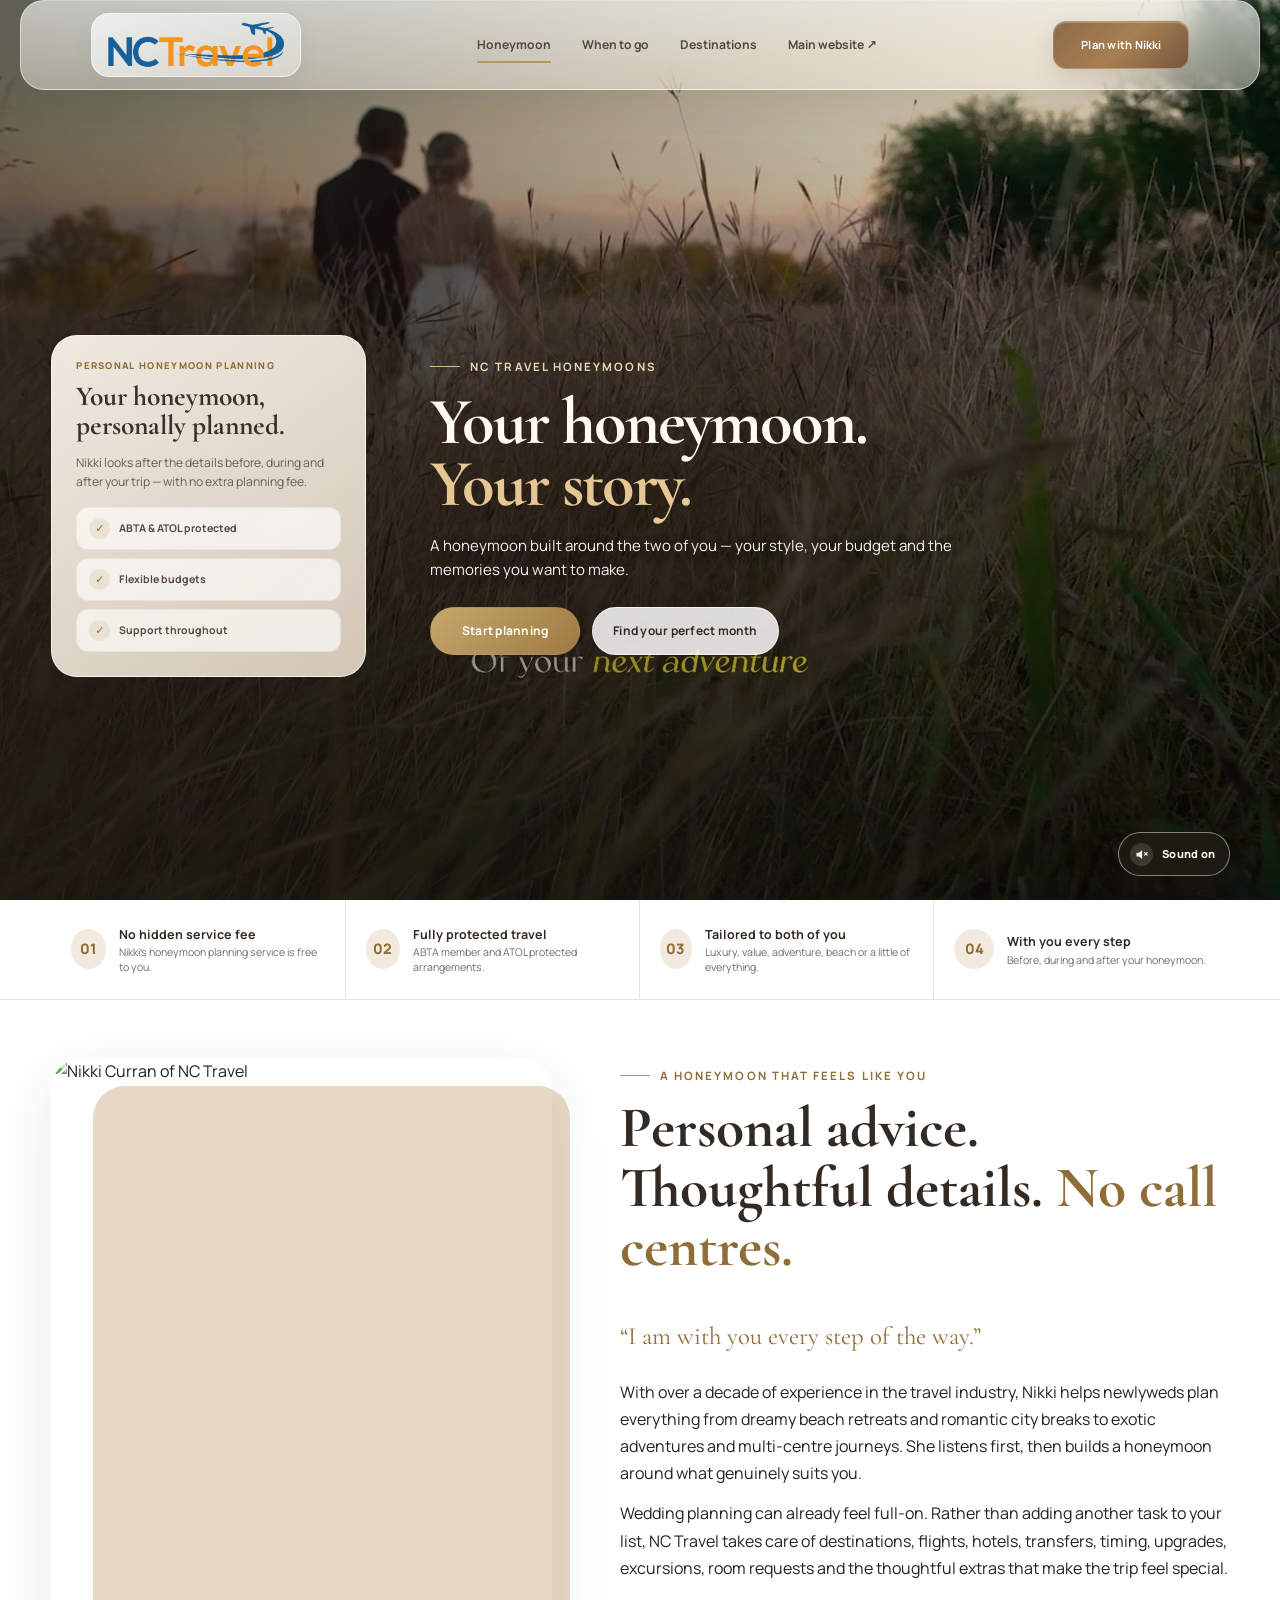
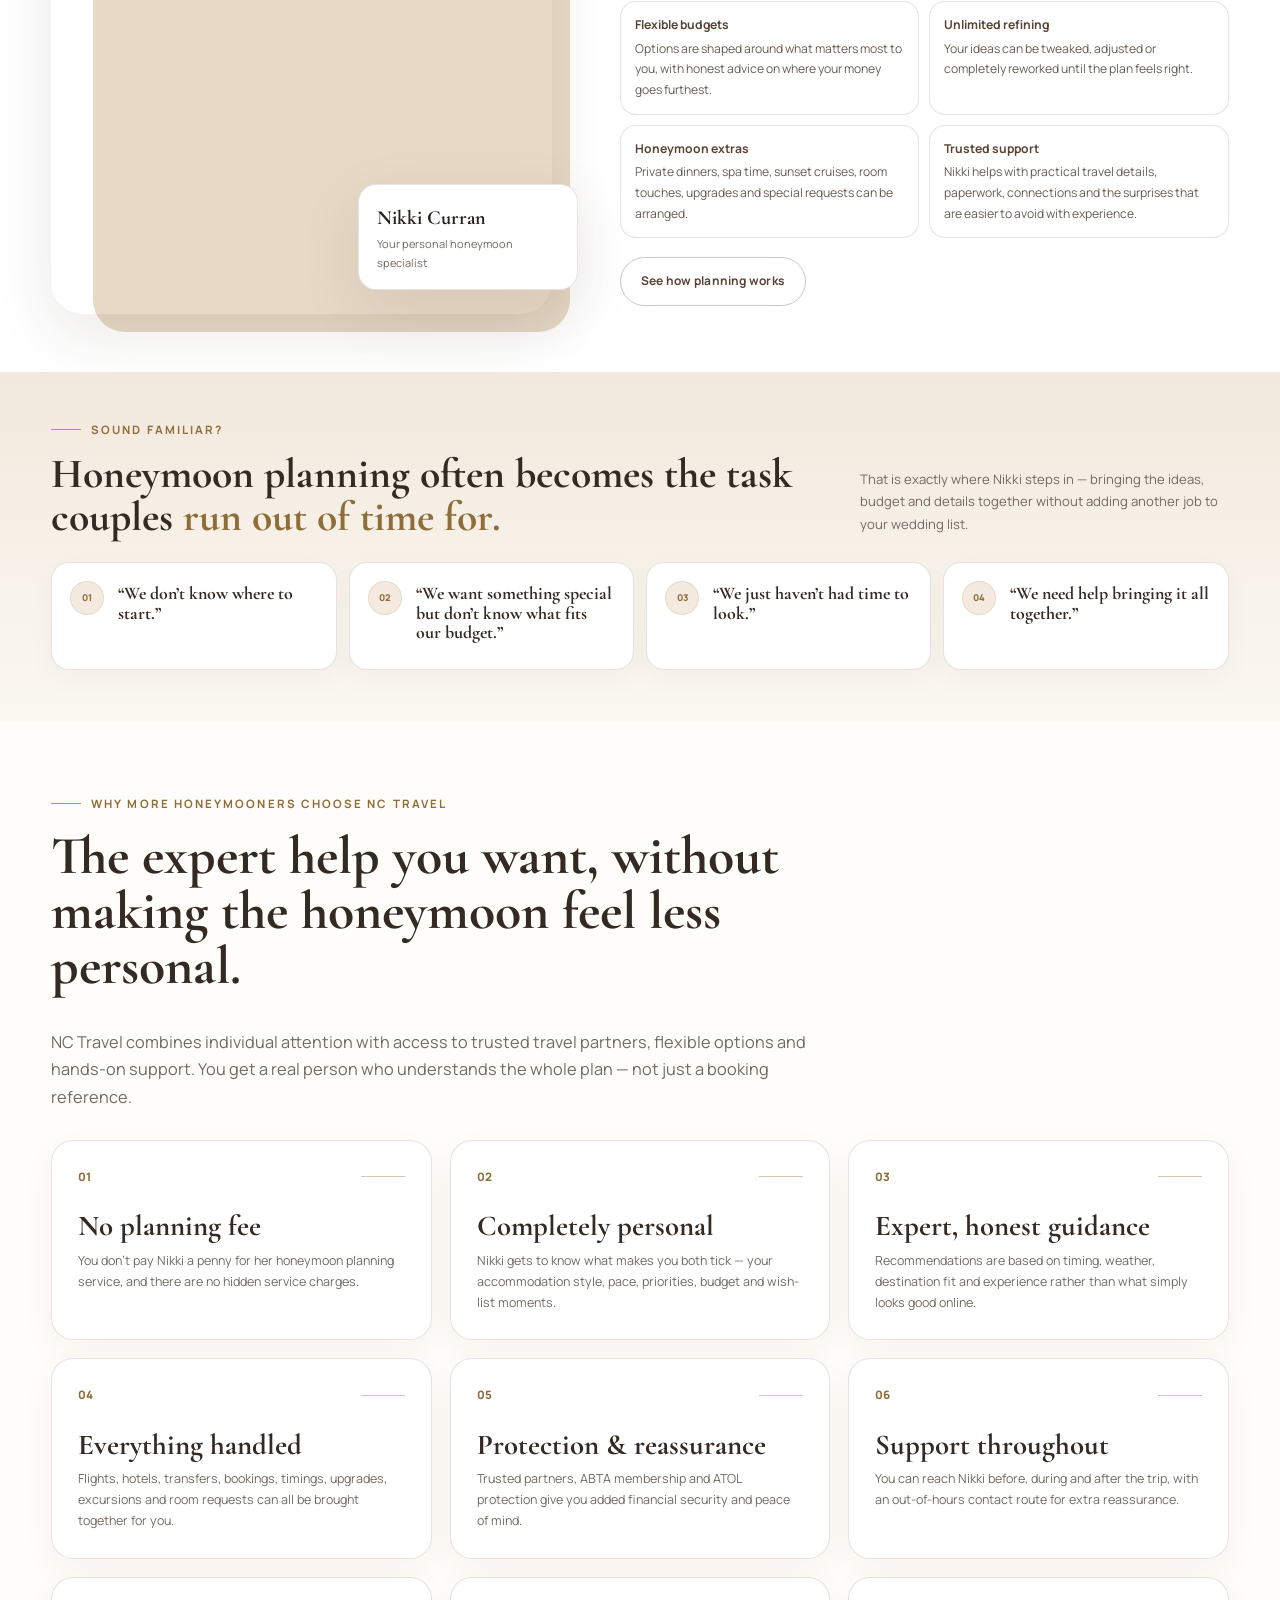
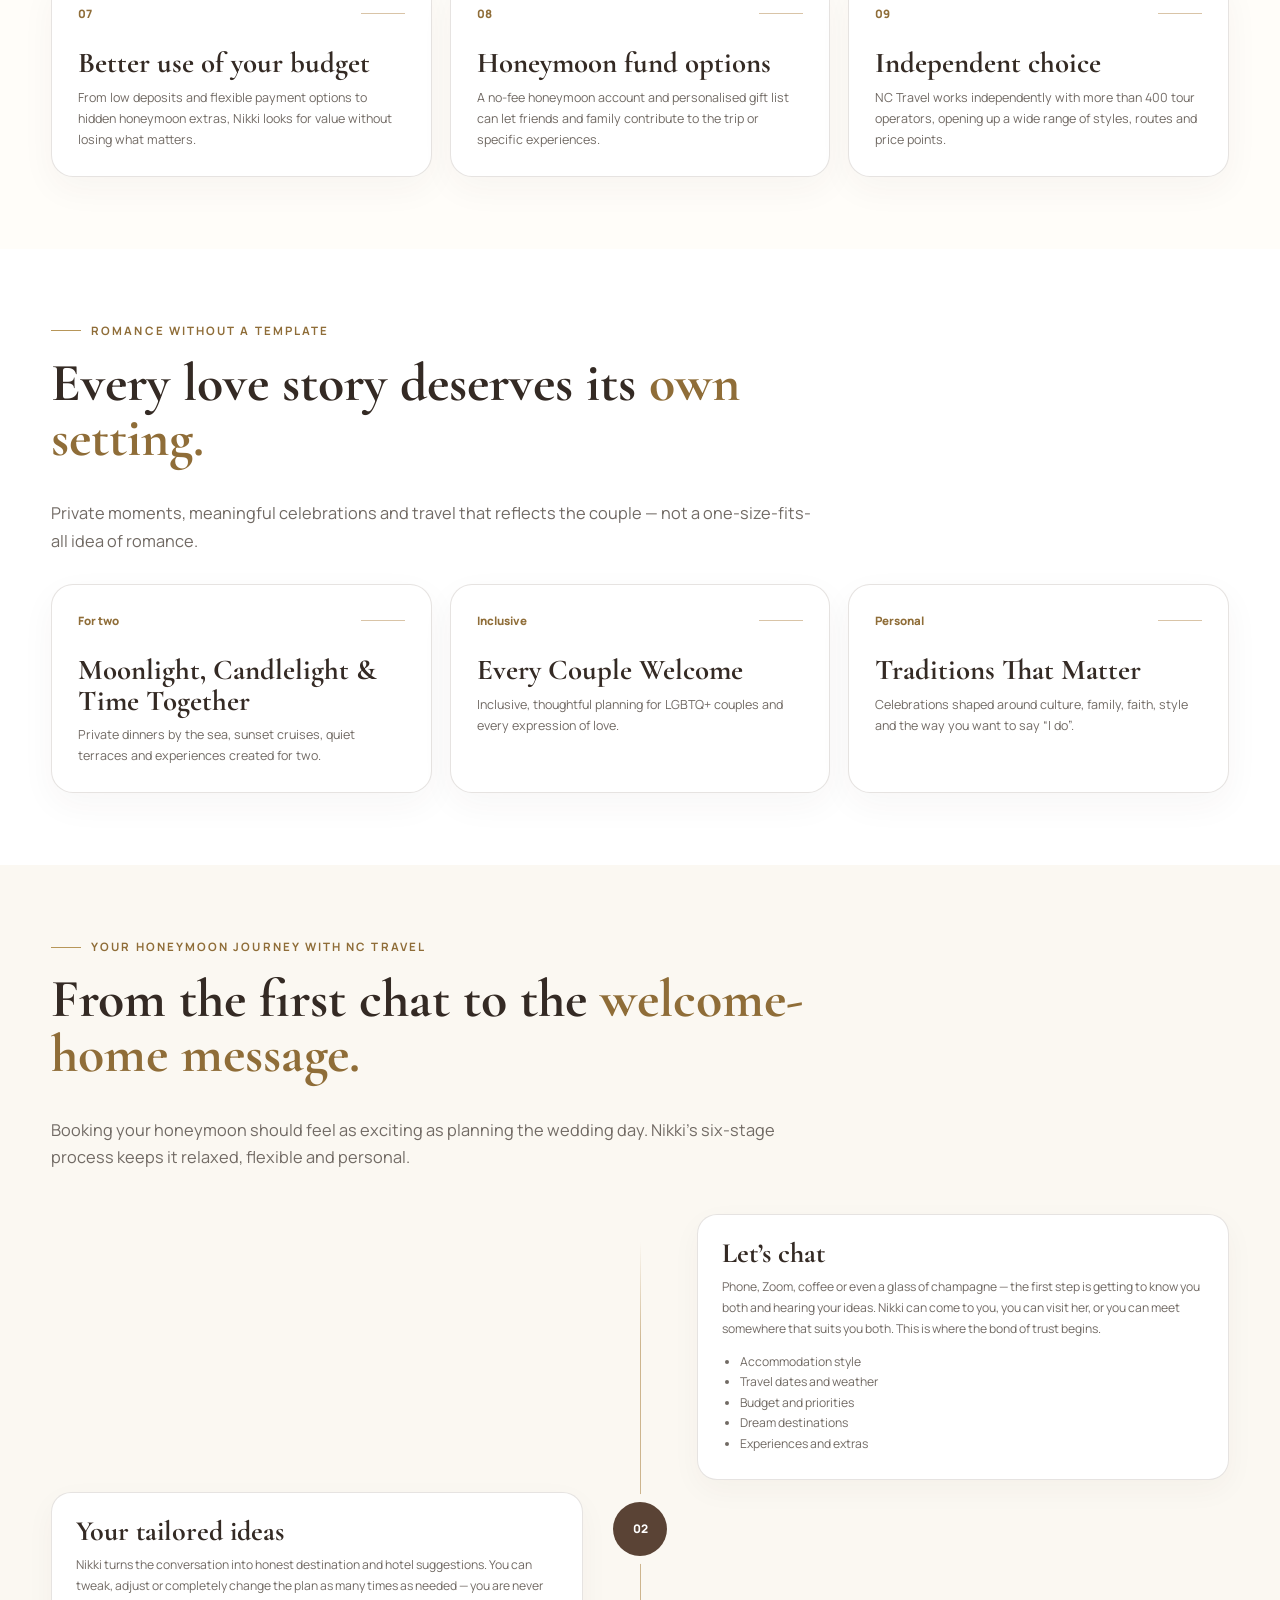
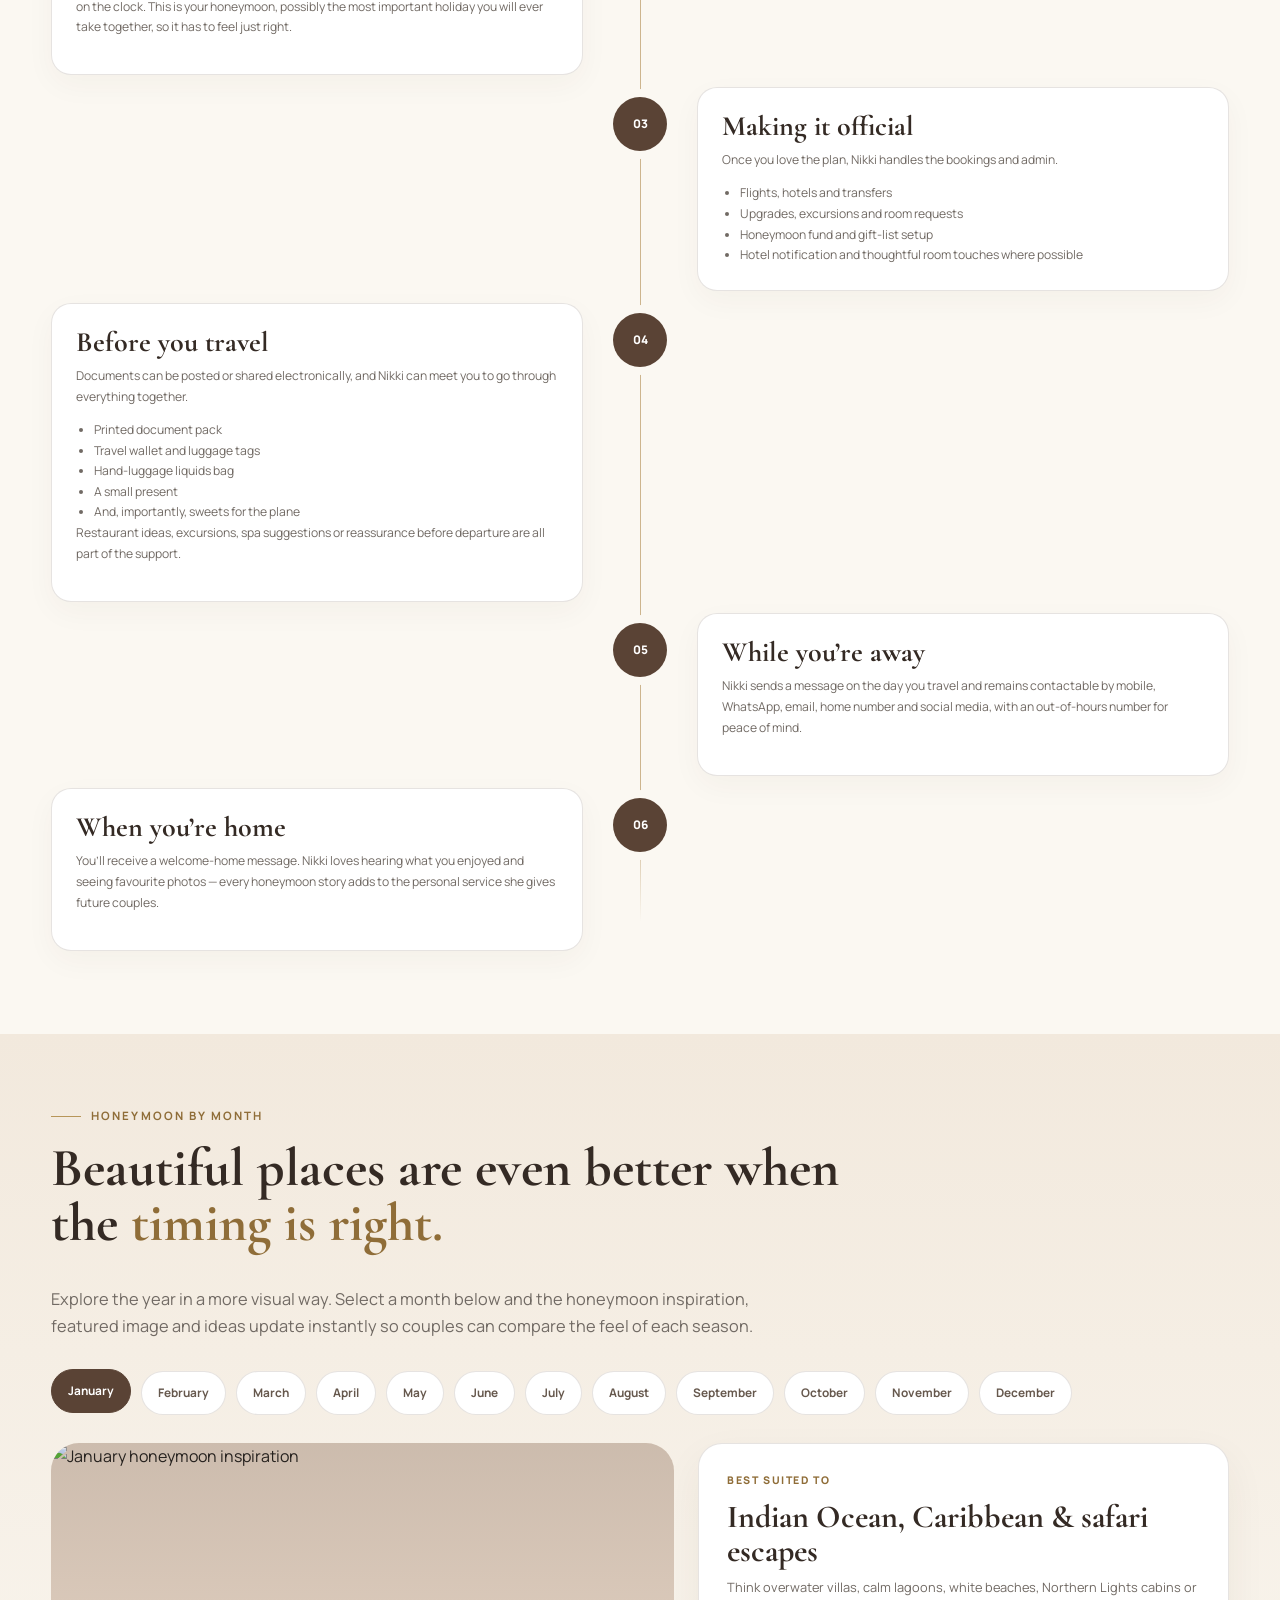
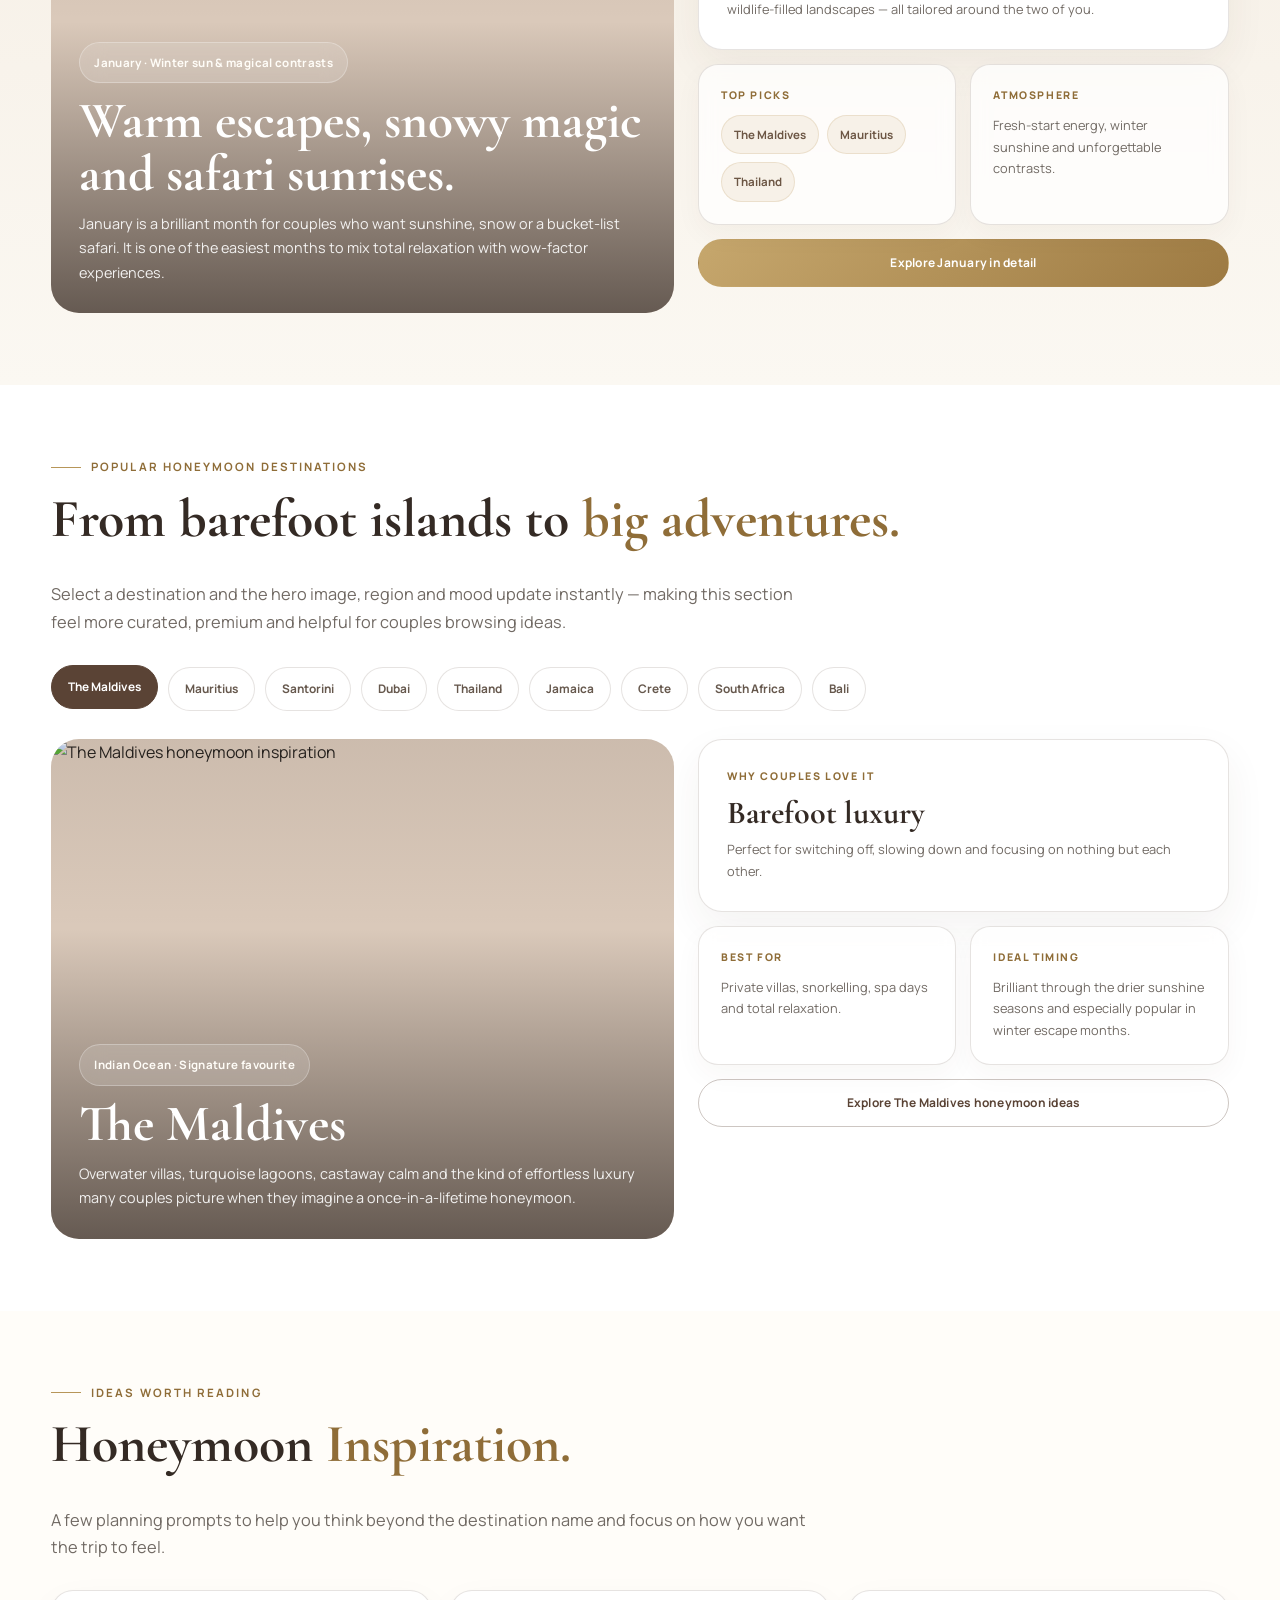
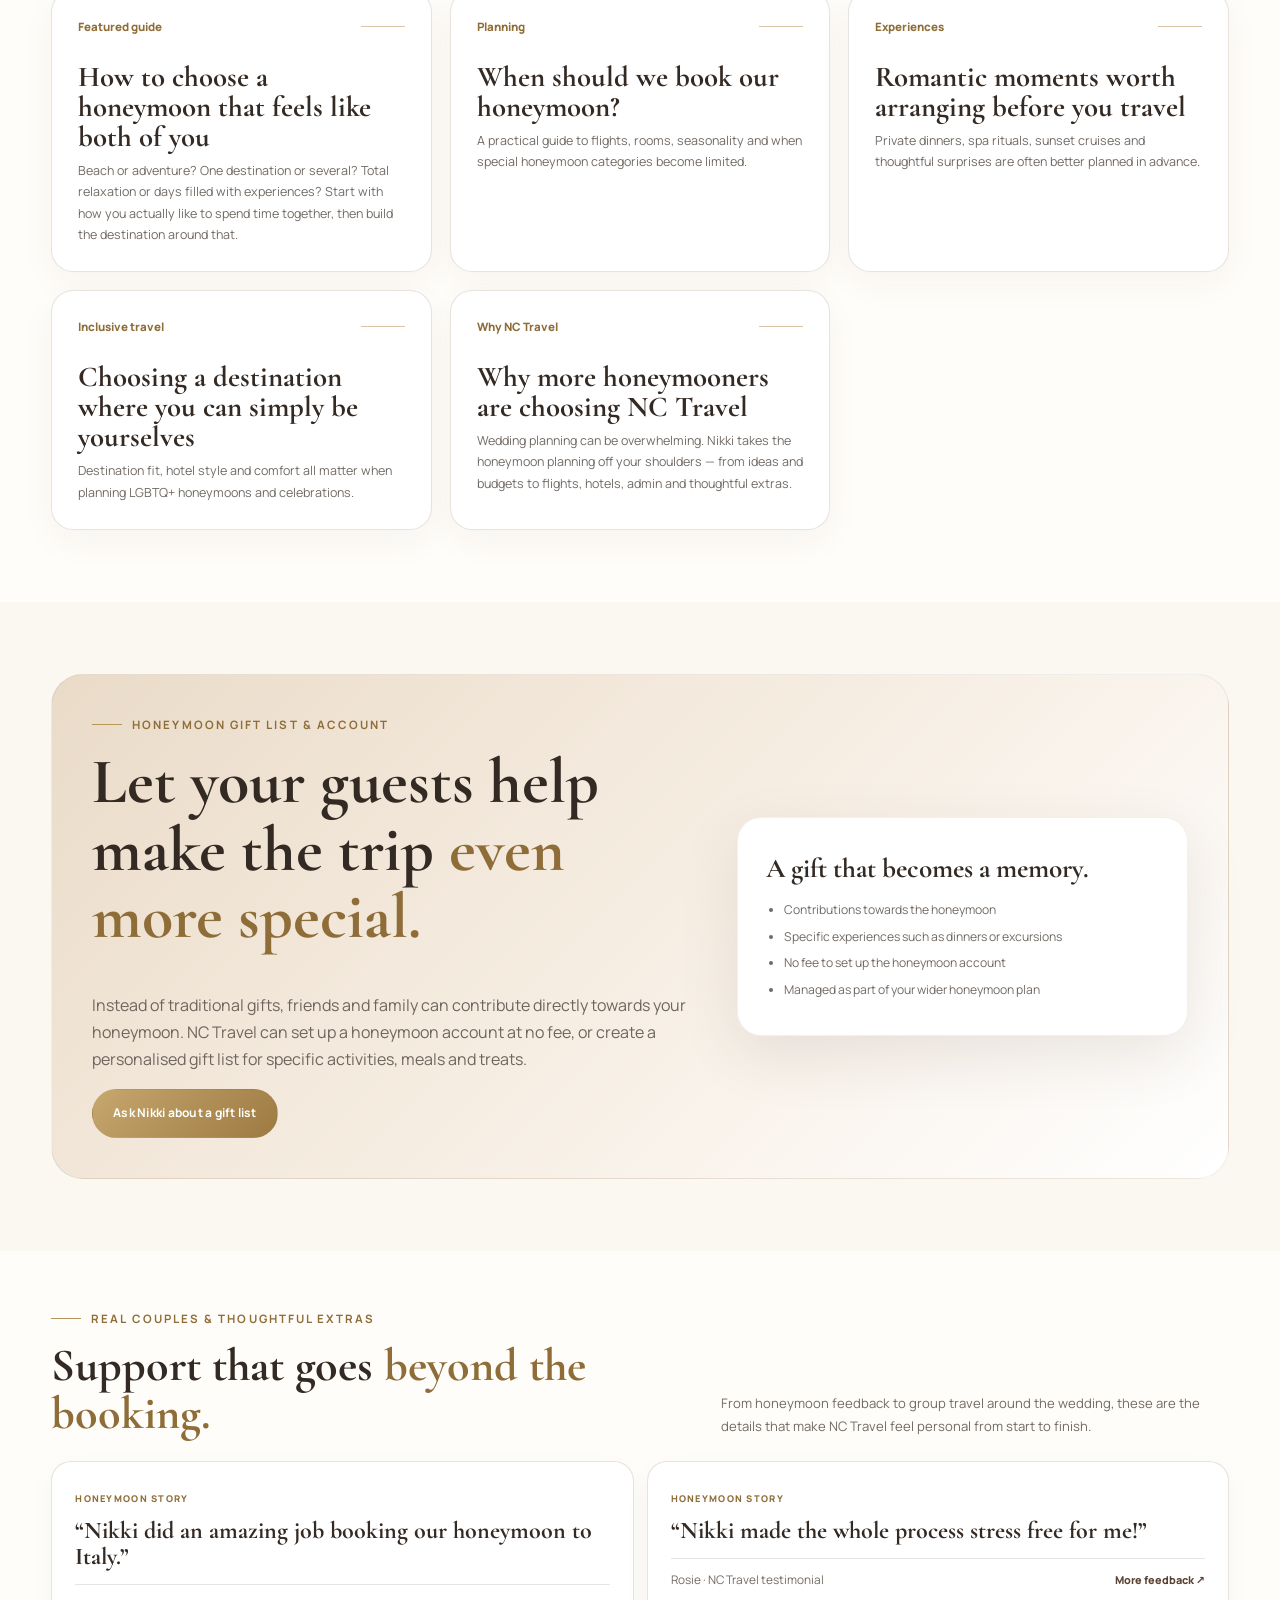
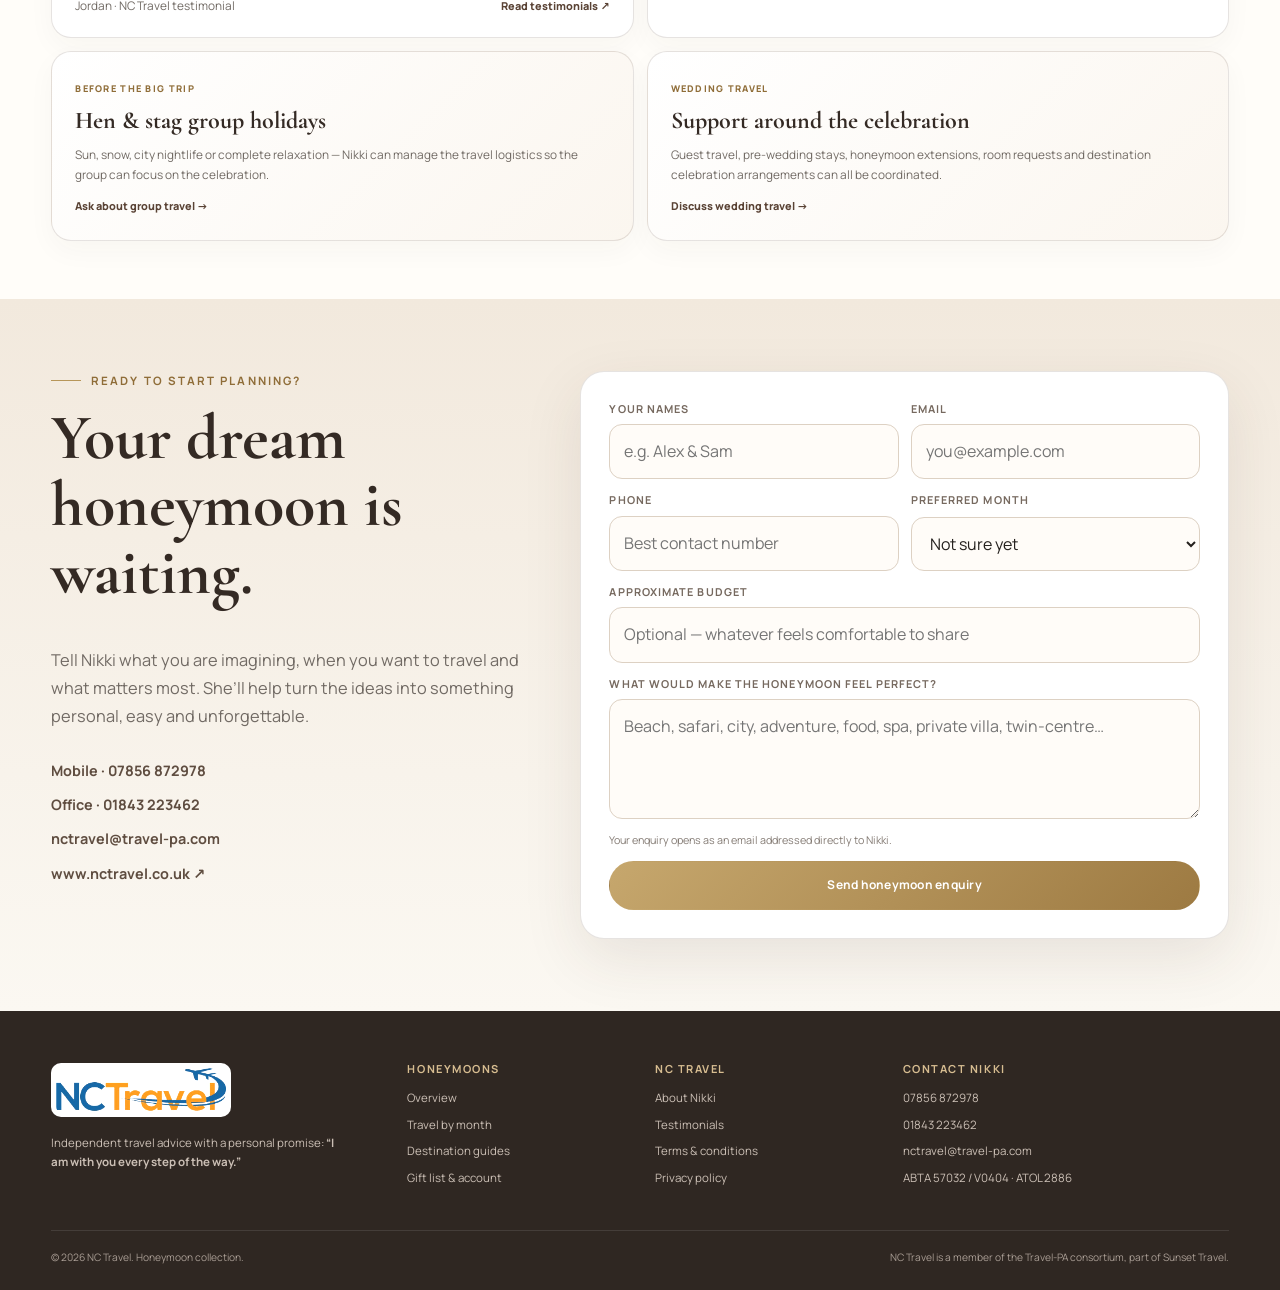
==== commit 6873de54: "Banner video and mute button" ====
--- a/index.html
+++ b/index.html
@@ -10,7 +10,7 @@
       <a href="https://www.nctravel.co.uk/" target="_blank" rel="noopener">Main website ↗</a>
     </nav>
     <div class="nav-actions">
-      <a class="btn btn-gold btn-sm" href="index.html#contact">Plan with Nikki</a>
+      <a class="btn btn-gold btn-sm" href="#plan-honeymoon" data-open-planner>Plan with Nikki</a>
       <button class="mobile-toggle" aria-label="Open menu" aria-expanded="false"><span></span></button>
     </div>
   </div>
@@ -18,13 +18,17 @@
     <a href="index.html">Honeymoon</a>
     <a href="when-to-go.html">When to go</a>
     <a href="destinations.html">Destinations</a>
-    <a href="index.html#contact">Plan with Nikki</a>
+    <a href="#plan-honeymoon" data-open-planner>Plan with Nikki</a>
     <a href="https://www.nctravel.co.uk/" target="_blank" rel="noopener">Back to NC Travel ↗</a>
   </nav>
 </header>
 <main>
 <section class="hero">
-  <div class="hero-media" aria-hidden="true"></div>
+  <div class="hero-media" aria-hidden="true">
+    <video class="hero-video" id="honeymoonHeroVideo" autoplay muted loop playsinline preload="auto" poster="assets/img/honeymoon-video-poster.jpg">
+      <source src="assets/video/honeymoon-hero.mp4" type="video/mp4">
+    </video>
+  </div>
   <div class="container hero-layout">
     <aside class="hero-card reveal" aria-label="NC Travel honeymoon planning benefits">
       <div class="hero-card-kicker">Personal honeymoon planning</div>
@@ -40,9 +44,18 @@
       <div class="eyebrow">NC Travel Honeymoons</div>
       <h1>Your honeymoon.<br><span style="color:#e5c794">Your story.</span></h1>
       <p>A honeymoon built around the two of you — your style, your budget and the memories you want to make.</p>
-      <div class="hero-actions"><a class="btn btn-gold" href="#contact">Start planning</a><a class="btn btn-light" href="when-to-go.html">Find your perfect month</a></div>
-    </div>
-  </div>
+      <div class="hero-actions"><a class="btn btn-gold" href="#plan-honeymoon" data-open-planner>Start planning</a><a class="btn btn-light" href="when-to-go.html">Find your perfect month</a></div>
+    </div>
+  </div>
+  <button class="hero-sound-toggle" type="button" data-hero-sound aria-pressed="false" aria-label="Unmute honeymoon video">
+    <span class="hero-sound-icon hero-sound-icon-muted" aria-hidden="true">
+      <svg viewBox="0 0 24 24" focusable="false"><path d="M4 9v6h4l5 4V5L8 9H4Z"/><path d="m17 9 4 4m0-4-4 4"/></svg>
+    </span>
+    <span class="hero-sound-icon hero-sound-icon-live" aria-hidden="true">
+      <svg viewBox="0 0 24 24" focusable="false"><path d="M4 9v6h4l5 4V5L8 9H4Z"/><path d="M16 8.5a5 5 0 0 1 0 7M18.5 6a8.5 8.5 0 0 1 0 12"/></svg>
+    </span>
+    <span data-hero-sound-label>Sound on</span>
+  </button>
 </section>
 
 <section class="trust-ribbon"><div class="container trust-grid">
@@ -281,4 +294,114 @@
     </div>
     <div class="footer-bottom"><span>© 2026 NC Travel. Honeymoon collection.</span><span>NC Travel is a member of the Travel-PA consortium, part of Sunset Travel.</span></div>
   </div>
-</footer><script src="assets/js/main.js"></script></body></html>+</footer><script src="assets/js/main.js"></script>
+<div class="planner-modal" id="honeymoonPlanner" aria-hidden="true">
+  <div class="planner-backdrop" data-close-planner></div>
+  <section class="planner-dialog" role="dialog" aria-modal="true" aria-labelledby="plannerTitle">
+    <button class="planner-close" type="button" aria-label="Close honeymoon planner" data-close-planner>×</button>
+    <aside class="planner-aside">
+      <div class="planner-aside-inner">
+        <span class="planner-eyebrow">NC Travel Honeymoons</span>
+        <h2 id="plannerTitle">Let’s make it feel completely <em>yours.</em></h2>
+        <p>Answer a few quick questions and Nikki can start shaping ideas around the two of you.</p>
+        <div class="planner-assurance">
+          <span>✓ Personal recommendations</span>
+          <span>✓ No planning fee</span>
+          <span>✓ ABTA &amp; ATOL protected</span>
+        </div>
+        <div class="planner-step-list" aria-hidden="true">
+          <span class="active" data-step-dot="1"><b>01</b> About you</span>
+          <span data-step-dot="2"><b>02</b> Contact</span>
+          <span data-step-dot="3"><b>03</b> Your honeymoon</span>
+          <span data-step-dot="4"><b>04</b> Budget &amp; ideas</span>
+          <span data-step-dot="5"><b>05</b> Consultation</span>
+        </div>
+      </div>
+    </aside>
+
+    <form class="planner-form" data-honeymoon-planner novalidate>
+      <div class="planner-progress-wrap">
+        <div class="planner-progress-copy"><span id="plannerStepLabel">Step 1 of 5</span><strong id="plannerStepName">About you</strong></div>
+        <div class="planner-progress"><span id="plannerProgressBar"></span></div>
+      </div>
+
+      <div class="planner-step active" data-planner-step="1">
+        <span class="planner-question-kicker">First, the easy bit</span>
+        <h3>Who are we planning this honeymoon for?</h3>
+        <p class="planner-step-lead">Tell Nikki who she’ll be speaking with.</p>
+        <div class="planner-grid planner-grid-title">
+          <label class="planner-field"><span>Title</span><select name="title" required><option value="">Select</option><option>Mr</option><option>Mrs</option><option>Miss</option><option>Ms</option><option>Mx</option><option>Dr</option></select></label>
+          <label class="planner-field"><span>First name</span><input type="text" name="firstName" autocomplete="given-name" placeholder="First name" required></label>
+          <label class="planner-field"><span>Last name</span><input type="text" name="lastName" autocomplete="family-name" placeholder="Last name" required></label>
+        </div>
+      </div>
+
+      <div class="planner-step" data-planner-step="2">
+        <span class="planner-question-kicker">Keep in touch</span>
+        <h3>What’s the best way for Nikki to reach you?</h3>
+        <p class="planner-step-lead">Your details are only used to respond to this honeymoon enquiry.</p>
+        <div class="planner-grid">
+          <label class="planner-field planner-phone"><span>Phone number</span><div class="planner-phone-row"><select name="dialCode" aria-label="Country code"><option value="+44">UK +44</option><option value="+353">IE +353</option><option value="+1">US/CA +1</option><option value="+61">AU +61</option><option value="+91">IN +91</option><option value="other">Other</option></select><input type="tel" name="phone" autocomplete="tel" placeholder="Phone number" required></div></label>
+          <label class="planner-field"><span>Email address</span><input type="email" name="email" autocomplete="email" placeholder="you@example.com" required></label>
+        </div>
+      </div>
+
+      <div class="planner-step" data-planner-step="3">
+        <span class="planner-question-kicker">Picture the two of you</span>
+        <h3>What kind of honeymoon are you imagining?</h3>
+        <p class="planner-step-lead">Choose as many as feel right. You can change your mind later.</p>
+        <div class="planner-choice-grid" data-choice-group="style">
+          <button type="button" class="planner-choice" data-choice="Beach & relaxation"><span>☼</span>Beach &amp; relaxation</button>
+          <button type="button" class="planner-choice" data-choice="Luxury resort"><span>◇</span>Luxury resort</button>
+          <button type="button" class="planner-choice" data-choice="Adventure & safari"><span>↗</span>Adventure &amp; safari</button>
+          <button type="button" class="planner-choice" data-choice="Culture & city"><span>⌂</span>Culture &amp; city</button>
+          <button type="button" class="planner-choice" data-choice="Island hopping"><span>≈</span>Island hopping</button>
+          <button type="button" class="planner-choice" data-choice="Multi-centre"><span>＋</span>Multi-centre</button>
+        </div>
+        <input type="hidden" name="honeymoonStyle" data-choice-value>
+        <div class="planner-grid planner-grid-compact">
+          <label class="planner-field"><span>Preferred travel month</span><select name="travelMonth"><option value="">Not sure yet</option><option>January</option><option>February</option><option>March</option><option>April</option><option>May</option><option>June</option><option>July</option><option>August</option><option>September</option><option>October</option><option>November</option><option>December</option></select></label>
+          <label class="planner-field"><span>Ideal duration</span><select name="duration"><option value="">Flexible</option><option>5–7 nights</option><option>8–10 nights</option><option>11–14 nights</option><option>15+ nights</option></select></label>
+        </div>
+      </div>
+
+      <div class="planner-step" data-planner-step="4">
+        <span class="planner-question-kicker">Make the ideas useful</span>
+        <h3>What should Nikki plan around?</h3>
+        <p class="planner-step-lead">A rough budget and any destination ideas help Nikki recommend the right level of trip.</p>
+        <div class="planner-budget-grid" data-radio-group="budget">
+          <label><input type="radio" name="budget" value="Up to £3,000"><span>Up to £3,000</span></label>
+          <label><input type="radio" name="budget" value="£3,000–£5,000"><span>£3k–£5k</span></label>
+          <label><input type="radio" name="budget" value="£5,000–£8,000"><span>£5k–£8k</span></label>
+          <label><input type="radio" name="budget" value="£8,000+"><span>£8k+</span></label>
+          <label><input type="radio" name="budget" value="Not sure yet"><span>Not sure yet</span></label>
+        </div>
+        <div class="planner-grid planner-grid-compact">
+          <label class="planner-field"><span>Destination ideas</span><input type="text" name="destination" placeholder="e.g. Maldives, Japan, safari + beach"></label>
+          <label class="planner-field"><span>Departure airport</span><input type="text" name="airport" placeholder="e.g. London Gatwick"></label>
+        </div>
+      </div>
+
+      <div class="planner-step" data-planner-step="5">
+        <span class="planner-question-kicker">Last step</span>
+        <h3>Would you like to arrange a video consultation?</h3>
+        <p class="planner-step-lead">You can request a relaxed chat with Nikki, or simply send your enquiry and let her come back with the next step.</p>
+        <label class="planner-toggle"><input type="checkbox" name="videoConsultation" value="Yes" data-video-toggle><span class="planner-toggle-switch"></span><span><strong>Arrange a video consultation with Nikki</strong><small>Get personalised advice, destination ideas and expert guidance.</small></span></label>
+        <div class="planner-consultation-date" data-consultation-date hidden>
+          <label class="planner-field"><span>Preferred appointment date</span><input type="date" name="appointmentDate"></label>
+        </div>
+        <label class="planner-field planner-notes"><span>Anything else Nikki should know?</span><textarea name="notes" placeholder="Wedding date, a must-have experience, accessibility needs, a special surprise…"></textarea></label>
+        <label class="planner-consent"><input type="checkbox" name="consent" required><span>I’m happy for NC Travel to contact me about this honeymoon enquiry.</span></label>
+      </div>
+
+      <div class="planner-actions">
+        <button class="planner-back" type="button" data-planner-back disabled>Back</button>
+        <button class="planner-next" type="button" data-planner-next>Continue <span>→</span></button>
+        <button class="planner-submit" type="submit" data-planner-submit hidden>Send to Nikki <span>→</span></button>
+      </div>
+      <p class="planner-error" data-planner-error aria-live="polite"></p>
+    </form>
+  </section>
+</div>
+
+</body></html>
--- a/assets/css/styles.css
+++ b/assets/css/styles.css
@@ -1149,3 +1149,190 @@
     text-align:left !important;
   }
 }
+
+/* ===== Premium step-by-step honeymoon planner ===== */
+.planner-modal{position:fixed;inset:0;z-index:5000;display:grid;place-items:center;padding:24px;opacity:0;visibility:hidden;pointer-events:none;transition:opacity .28s ease,visibility .28s ease}
+.planner-modal.open{opacity:1;visibility:visible;pointer-events:auto}
+.planner-backdrop{position:absolute;inset:0;background:rgba(38,29,23,.62);backdrop-filter:blur(12px);-webkit-backdrop-filter:blur(12px)}
+.planner-dialog{position:relative;z-index:1;width:min(1080px,96vw);height:min(720px,90vh);display:grid;grid-template-columns:36% 64%;overflow:hidden;border-radius:32px;background:#fffdf9;border:1px solid rgba(255,255,255,.68);box-shadow:0 32px 100px rgba(37,26,18,.32);transform:translateY(18px) scale(.985);transition:transform .32s cubic-bezier(.2,.8,.2,1)}
+.planner-modal.open .planner-dialog{transform:none}
+.planner-close{position:absolute;right:18px;top:18px;z-index:5;width:40px;height:40px;border:1px solid rgba(80,60,45,.12);border-radius:50%;background:rgba(255,255,255,.84);color:#5a4335;font-size:1.5rem;line-height:1;cursor:pointer;display:grid;place-items:center;transition:.2s}
+.planner-close:hover{transform:rotate(8deg);background:#fff}
+.planner-aside{position:relative;overflow:hidden;background:linear-gradient(155deg,#dec9aa 0%,#b89561 52%,#7a5a42 100%);color:#fff;padding:46px 38px}
+.planner-aside:before{content:"";position:absolute;inset:0;background:radial-gradient(circle at 22% 12%,rgba(255,255,255,.36),transparent 31%),linear-gradient(180deg,rgba(255,255,255,.08),transparent 50%)}
+.planner-aside:after{content:"";position:absolute;width:280px;height:280px;border-radius:50%;border:1px solid rgba(255,255,255,.15);right:-145px;bottom:-110px;box-shadow:0 0 0 48px rgba(255,255,255,.035),0 0 0 96px rgba(255,255,255,.02)}
+.planner-aside-inner{position:relative;z-index:1;height:100%;display:flex;flex-direction:column}
+.planner-eyebrow{font-size:.67rem;text-transform:uppercase;letter-spacing:.18em;font-weight:800;color:rgba(255,255,255,.82);margin-bottom:24px}
+.planner-aside h2{font-size:clamp(2.45rem,3.3vw,3.4rem);line-height:.98;color:#fff;margin:0 0 18px;letter-spacing:-.025em}
+.planner-aside h2 em{font-style:normal;color:#fff0d2}
+.planner-aside p{font-size:.8rem;line-height:1.65;color:rgba(255,255,255,.83);margin:0;max-width:310px}
+.planner-assurance{display:grid;gap:8px;margin:24px 0 30px}
+.planner-assurance span{font-size:.7rem;font-weight:700;color:rgba(255,255,255,.9)}
+.planner-step-list{display:grid;gap:8px;margin-top:auto}
+.planner-step-list span{display:flex;align-items:center;gap:12px;padding:9px 12px;border-radius:12px;font-size:.69rem;color:rgba(255,255,255,.62);transition:.25s}
+.planner-step-list span b{width:28px;height:28px;display:grid;place-items:center;border-radius:50%;border:1px solid rgba(255,255,255,.28);font-size:.6rem}
+.planner-step-list span.active{background:rgba(255,255,255,.12);color:#fff}
+.planner-step-list span.active b{background:#fff;color:#8c6945;border-color:#fff}
+.planner-form{position:relative;display:flex;flex-direction:column;height:100%;padding:42px 48px 30px;overflow:auto;background:linear-gradient(180deg,#fffdf9,#fbf6ef)}
+.planner-progress-wrap{margin:0 48px 28px 0}
+.planner-progress-copy{display:flex;align-items:center;justify-content:space-between;gap:20px;margin-bottom:10px}
+.planner-progress-copy span{font-size:.65rem;text-transform:uppercase;letter-spacing:.14em;color:#9a8779;font-weight:800}
+.planner-progress-copy strong{font-size:.7rem;color:#6b594c}
+.planner-progress{height:3px;background:#ebdfd0;border-radius:999px;overflow:hidden}
+.planner-progress span{display:block;height:100%;width:20%;border-radius:inherit;background:linear-gradient(90deg,#9b7241,#d2aa68);transition:width .35s ease}
+.planner-step{display:none;animation:plannerStepIn .32s ease both}
+.planner-step.active{display:block}
+@keyframes plannerStepIn{from{opacity:0;transform:translateX(12px)}to{opacity:1;transform:none}}
+.planner-question-kicker{display:block;margin-bottom:10px;font-size:.67rem;text-transform:uppercase;letter-spacing:.16em;color:#9b7241;font-weight:800}
+.planner-step h3{font-size:clamp(2.25rem,3.3vw,3.35rem);line-height:1;letter-spacing:-.02em;margin:0 0 12px;max-width:620px}
+.planner-step-lead{font-size:.8rem;color:#7d7168;margin:0 0 28px;max-width:570px}
+.planner-grid{display:grid;grid-template-columns:1fr 1fr;gap:16px}
+.planner-grid-title{grid-template-columns:120px 1fr 1fr}
+.planner-grid-compact{margin-top:18px}
+.planner-field{display:grid;gap:7px}
+.planner-field>span{font-size:.66rem;text-transform:uppercase;letter-spacing:.1em;font-weight:800;color:#725f50}
+.planner-field input,.planner-field select,.planner-field textarea{width:100%;border:1px solid #dfd1c1;border-radius:14px;background:rgba(255,255,255,.84);padding:13px 14px;color:#342a24;outline:none;transition:.2s}
+.planner-field input:focus,.planner-field select:focus,.planner-field textarea:focus{border-color:#b58c53;box-shadow:0 0 0 3px rgba(183,150,89,.12);background:#fff}
+.planner-field.invalid input,.planner-field.invalid select,.planner-field.invalid textarea{border-color:#a45f54;box-shadow:0 0 0 3px rgba(164,95,84,.08)}
+.planner-phone{grid-column:1/-1}.planner-phone-row{display:grid;grid-template-columns:125px 1fr;gap:10px}.planner-phone-row select,.planner-phone-row input{min-width:0}
+.planner-choice-grid{display:grid;grid-template-columns:repeat(3,1fr);gap:10px;margin-bottom:18px}
+.planner-choice{min-height:86px;display:flex;flex-direction:column;align-items:flex-start;justify-content:center;gap:6px;text-align:left;border:1px solid #dfd1c1;border-radius:16px;background:rgba(255,255,255,.75);padding:14px;color:#58493e;font-size:.72rem;font-weight:700;cursor:pointer;transition:.22s}
+.planner-choice>span{font-family:"Cormorant Garamond",serif;font-size:1.45rem;color:#a07846;line-height:1}
+.planner-choice:hover{transform:translateY(-2px);border-color:#c7aa82;background:#fff}
+.planner-choice.selected{border-color:#9b7241;background:linear-gradient(145deg,#f5ead9,#fff9ef);box-shadow:0 8px 22px rgba(118,83,52,.08)}
+.planner-budget-grid{display:grid;grid-template-columns:repeat(5,1fr);gap:8px;margin-bottom:20px}
+.planner-budget-grid label{cursor:pointer}.planner-budget-grid input{position:absolute;opacity:0;pointer-events:none}.planner-budget-grid span{display:grid;place-items:center;min-height:54px;text-align:center;border:1px solid #dfd1c1;border-radius:14px;background:rgba(255,255,255,.76);font-size:.68rem;font-weight:800;color:#665447;transition:.2s}
+.planner-budget-grid input:checked+span{background:#5a4335;color:#fff;border-color:#5a4335;box-shadow:0 8px 22px rgba(90,67,53,.15)}
+.planner-toggle{display:grid;grid-template-columns:auto 1fr;gap:14px;align-items:center;padding:17px;border:1px solid #dfd1c1;border-radius:17px;background:#fff;cursor:pointer;margin-bottom:16px}
+.planner-toggle input{position:absolute;opacity:0}.planner-toggle-switch{position:relative;width:46px;height:26px;border-radius:999px;background:#e4d8c9;transition:.25s}.planner-toggle-switch:after{content:"";position:absolute;width:20px;height:20px;left:3px;top:3px;border-radius:50%;background:#fff;box-shadow:0 2px 7px rgba(0,0,0,.16);transition:.25s}.planner-toggle input:checked+.planner-toggle-switch{background:#a57d49}.planner-toggle input:checked+.planner-toggle-switch:after{transform:translateX(20px)}
+.planner-toggle strong{display:block;font-size:.76rem;color:#4f4035}.planner-toggle small{display:block;margin-top:2px;font-size:.67rem;color:#86786e;line-height:1.4}
+.planner-consultation-date{margin:0 0 16px}.planner-notes textarea{min-height:90px;resize:vertical}.planner-consent{display:flex;align-items:flex-start;gap:9px;margin-top:15px;font-size:.67rem;color:#75685e;cursor:pointer}.planner-consent input{margin-top:4px;accent-color:#8f6d38}
+.planner-actions{display:flex;align-items:center;justify-content:flex-end;gap:10px;margin-top:auto;padding-top:28px}
+.planner-back,.planner-next,.planner-submit{border-radius:13px;padding:12px 18px;font-size:.72rem;font-weight:800;cursor:pointer;transition:.22s}
+.planner-back{margin-right:auto;background:transparent;border:1px solid #d8c9b8;color:#6b594c}.planner-back:disabled{opacity:.35;cursor:not-allowed}
+.planner-next,.planner-submit{border:0;background:linear-gradient(135deg,#a67b45,#c39b60);color:#fff;min-width:145px;box-shadow:0 10px 28px rgba(142,103,58,.18)}
+.planner-next:hover,.planner-submit:hover{transform:translateY(-2px);box-shadow:0 14px 32px rgba(142,103,58,.24)}
+.planner-error{min-height:18px;margin:7px 0 0;text-align:right;color:#9c5149;font-size:.66rem;font-weight:700}
+body.planner-open{overflow:hidden}
+@media(max-width:900px){.planner-modal{padding:12px}.planner-dialog{width:min(720px,98vw);height:min(780px,94vh);grid-template-columns:1fr}.planner-aside{display:none}.planner-form{padding:44px 28px 24px}.planner-progress-wrap{margin-right:42px}.planner-close{right:16px;top:16px}.planner-choice-grid{grid-template-columns:repeat(2,1fr)}.planner-budget-grid{grid-template-columns:repeat(3,1fr)}}
+@media(max-width:560px){.planner-modal{padding:0}.planner-dialog{width:100%;height:100svh;max-height:none;border-radius:0}.planner-form{padding:64px 18px 22px}.planner-progress-wrap{margin-right:36px}.planner-step h3{font-size:2.35rem}.planner-grid,.planner-grid-title{grid-template-columns:1fr}.planner-phone{grid-column:auto}.planner-phone-row{grid-template-columns:105px 1fr}.planner-choice-grid{grid-template-columns:1fr 1fr;gap:8px}.planner-choice{min-height:72px;padding:12px;font-size:.68rem}.planner-budget-grid{grid-template-columns:1fr 1fr}.planner-actions{position:sticky;bottom:-22px;margin-inline:-18px;padding:14px 18px 22px;background:linear-gradient(180deg,rgba(251,246,239,0),#fbf6ef 25%)}.planner-next,.planner-submit{min-width:132px}}
+
+
+/* ===== V11: uploaded honeymoon video hero ===== */
+.home-page .hero{
+  position:relative;
+  overflow:hidden;
+  isolation:isolate;
+  background:#5f493c;
+}
+.home-page .hero-media{
+  position:absolute;
+  inset:0;
+  z-index:0;
+  overflow:hidden;
+  background:#5f493c url('../img/honeymoon-video-poster.jpg') center/cover no-repeat !important;
+  transform:none !important;
+  animation:none !important;
+}
+.home-page .hero-media::after{
+  content:"";
+  position:absolute;
+  inset:0;
+  z-index:2;
+  pointer-events:none;
+  background:
+    linear-gradient(90deg,rgba(42,30,23,.58) 0%,rgba(42,30,23,.43) 28%,rgba(42,30,23,.24) 54%,rgba(42,30,23,.09) 78%,rgba(42,30,23,.04) 100%),
+    linear-gradient(0deg,rgba(35,25,20,.22),rgba(35,25,20,.03) 52%,rgba(35,25,20,.10));
+}
+.home-page .hero-video{
+  position:absolute;
+  inset:0;
+  z-index:1;
+  width:100%;
+  height:100%;
+  object-fit:cover;
+  object-position:center center;
+  display:block;
+}
+.home-page .hero-layout{
+  z-index:3;
+}
+.home-page .hero-sound-toggle{
+  position:absolute;
+  right:max(24px,calc((100vw - 1180px)/2));
+  bottom:24px;
+  z-index:12;
+  min-height:44px;
+  display:inline-flex;
+  align-items:center;
+  justify-content:center;
+  gap:9px;
+  padding:9px 14px 9px 11px;
+  border:1px solid rgba(255,255,255,.46);
+  border-radius:999px;
+  background:rgba(45,34,28,.46);
+  color:#fffaf3;
+  box-shadow:0 10px 32px rgba(22,15,11,.16);
+  backdrop-filter:blur(14px) saturate(1.15);
+  -webkit-backdrop-filter:blur(14px) saturate(1.15);
+  cursor:pointer;
+  font-size:.69rem;
+  font-weight:800;
+  letter-spacing:.02em;
+  transition:transform .2s ease,background .2s ease,border-color .2s ease;
+}
+.home-page .hero-sound-toggle:hover{
+  transform:translateY(-2px);
+  background:rgba(64,47,37,.62);
+  border-color:rgba(255,255,255,.68);
+}
+.home-page .hero-sound-toggle:focus-visible{
+  outline:2px solid #f1d5a5;
+  outline-offset:4px;
+}
+.home-page .hero-sound-icon{
+  width:23px;
+  height:23px;
+  display:grid;
+  place-items:center;
+  border-radius:50%;
+  background:rgba(255,255,255,.13);
+}
+.home-page .hero-sound-icon svg{
+  width:15px;
+  height:15px;
+  fill:none;
+  stroke:currentColor;
+  stroke-width:1.8;
+  stroke-linecap:round;
+  stroke-linejoin:round;
+}
+.home-page .hero-sound-icon svg path:first-child{
+  fill:currentColor;
+  stroke:none;
+}
+.home-page .hero-sound-icon-live{display:none}
+.home-page .hero-sound-toggle.is-unmuted .hero-sound-icon-muted{display:none}
+.home-page .hero-sound-toggle.is-unmuted .hero-sound-icon-live{display:grid}
+
+@media(max-width:1000px){
+  .home-page .hero-video{object-position:center center}
+  .home-page .hero-sound-toggle{right:18px;bottom:18px}
+}
+@media(max-width:700px){
+  .home-page .hero-video{object-position:55% center}
+  .home-page .hero-media::after{
+    background:
+      linear-gradient(180deg,rgba(34,25,20,.30) 0%,rgba(34,25,20,.15) 36%,rgba(34,25,20,.40) 100%),
+      linear-gradient(90deg,rgba(34,25,20,.36),rgba(34,25,20,.10));
+  }
+  .home-page .hero-sound-toggle{
+    right:14px;
+    bottom:14px;
+    width:44px;
+    height:44px;
+    min-height:44px;
+    padding:0;
+  }
+  .home-page .hero-sound-toggle [data-hero-sound-label]{display:none}
+}
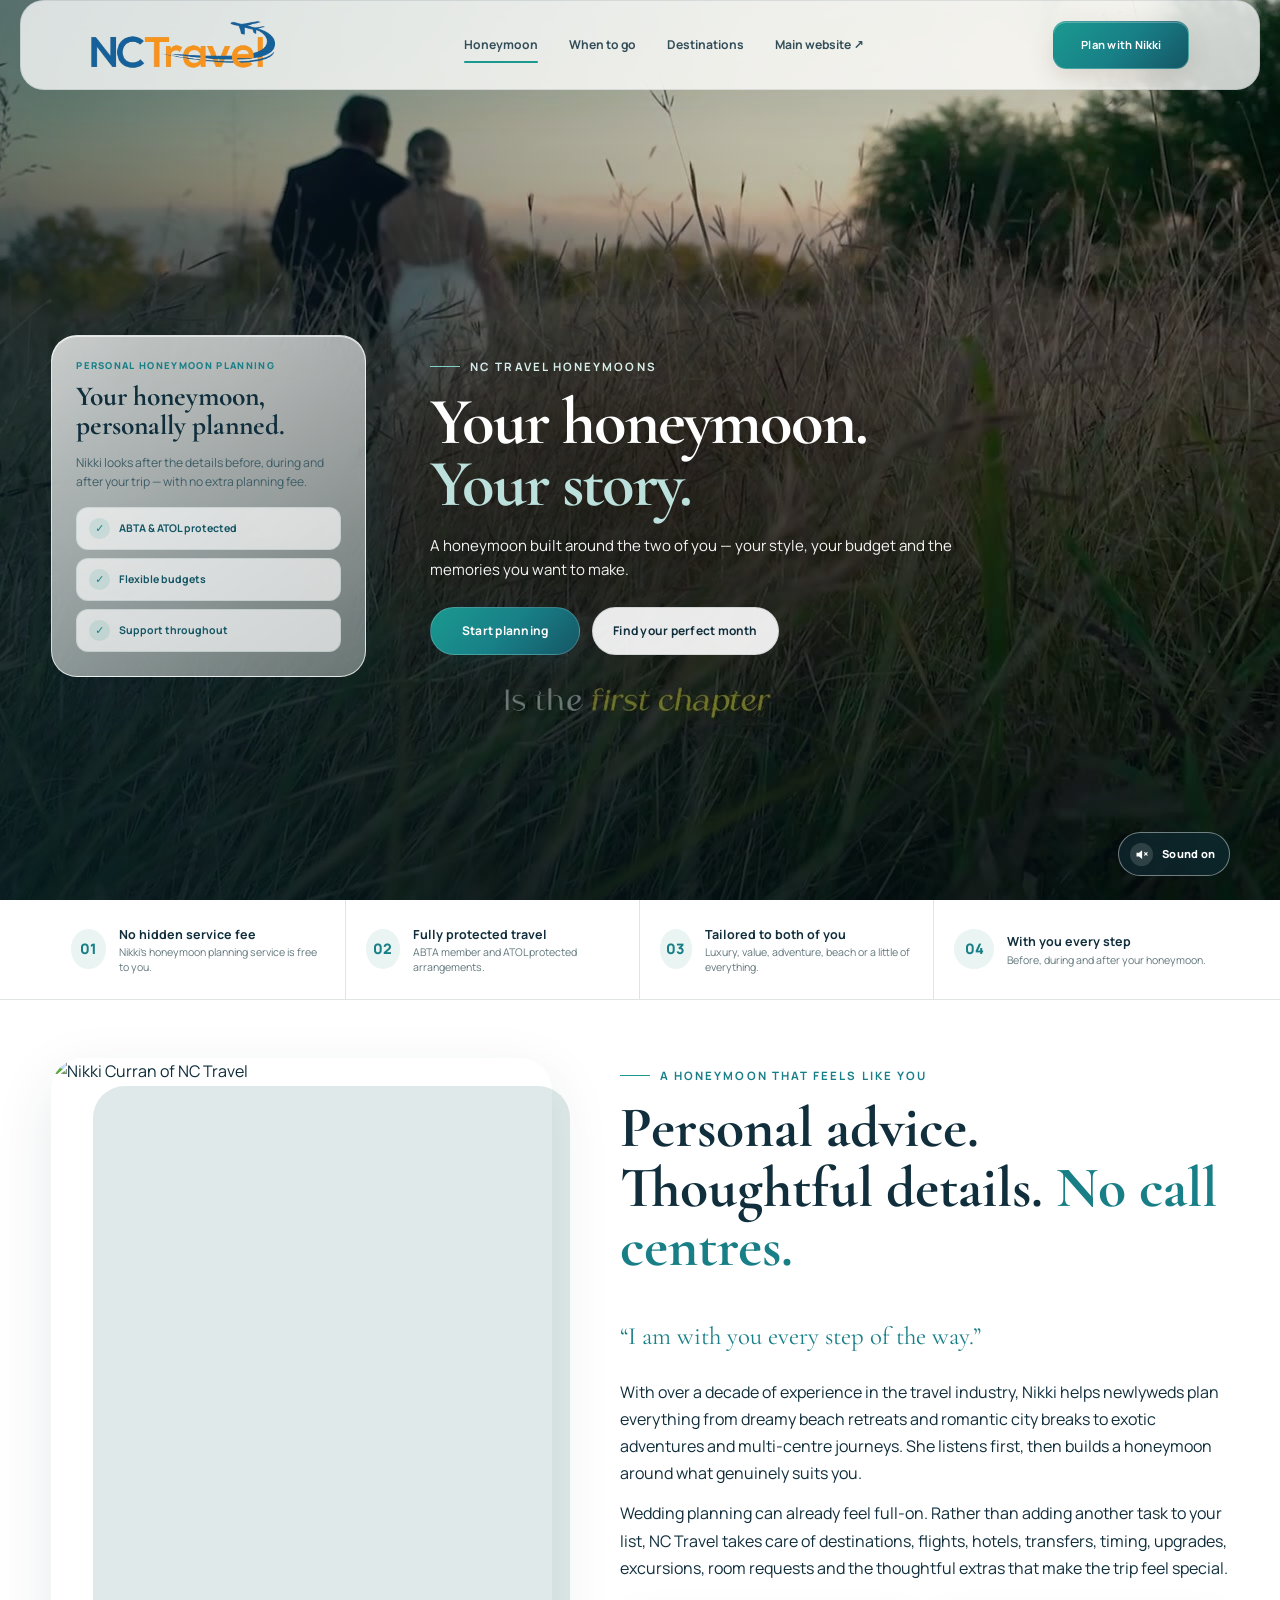
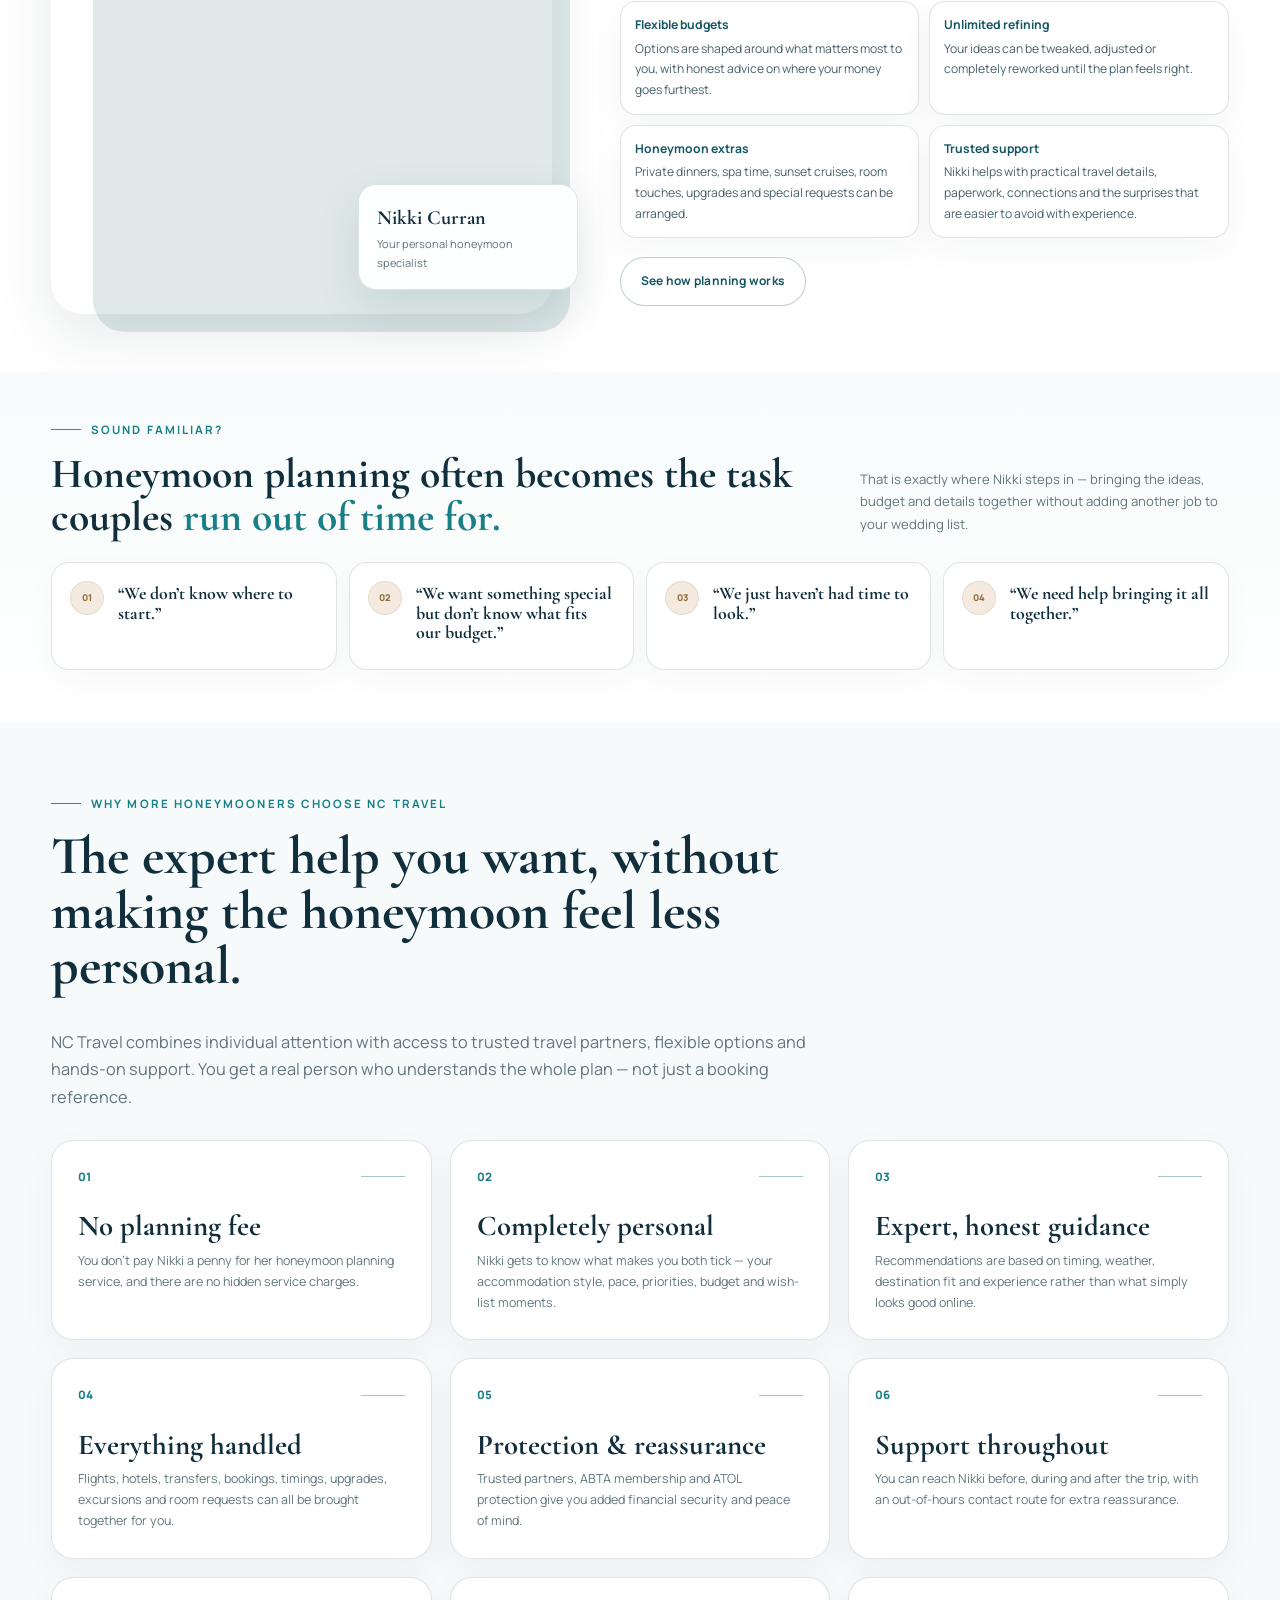
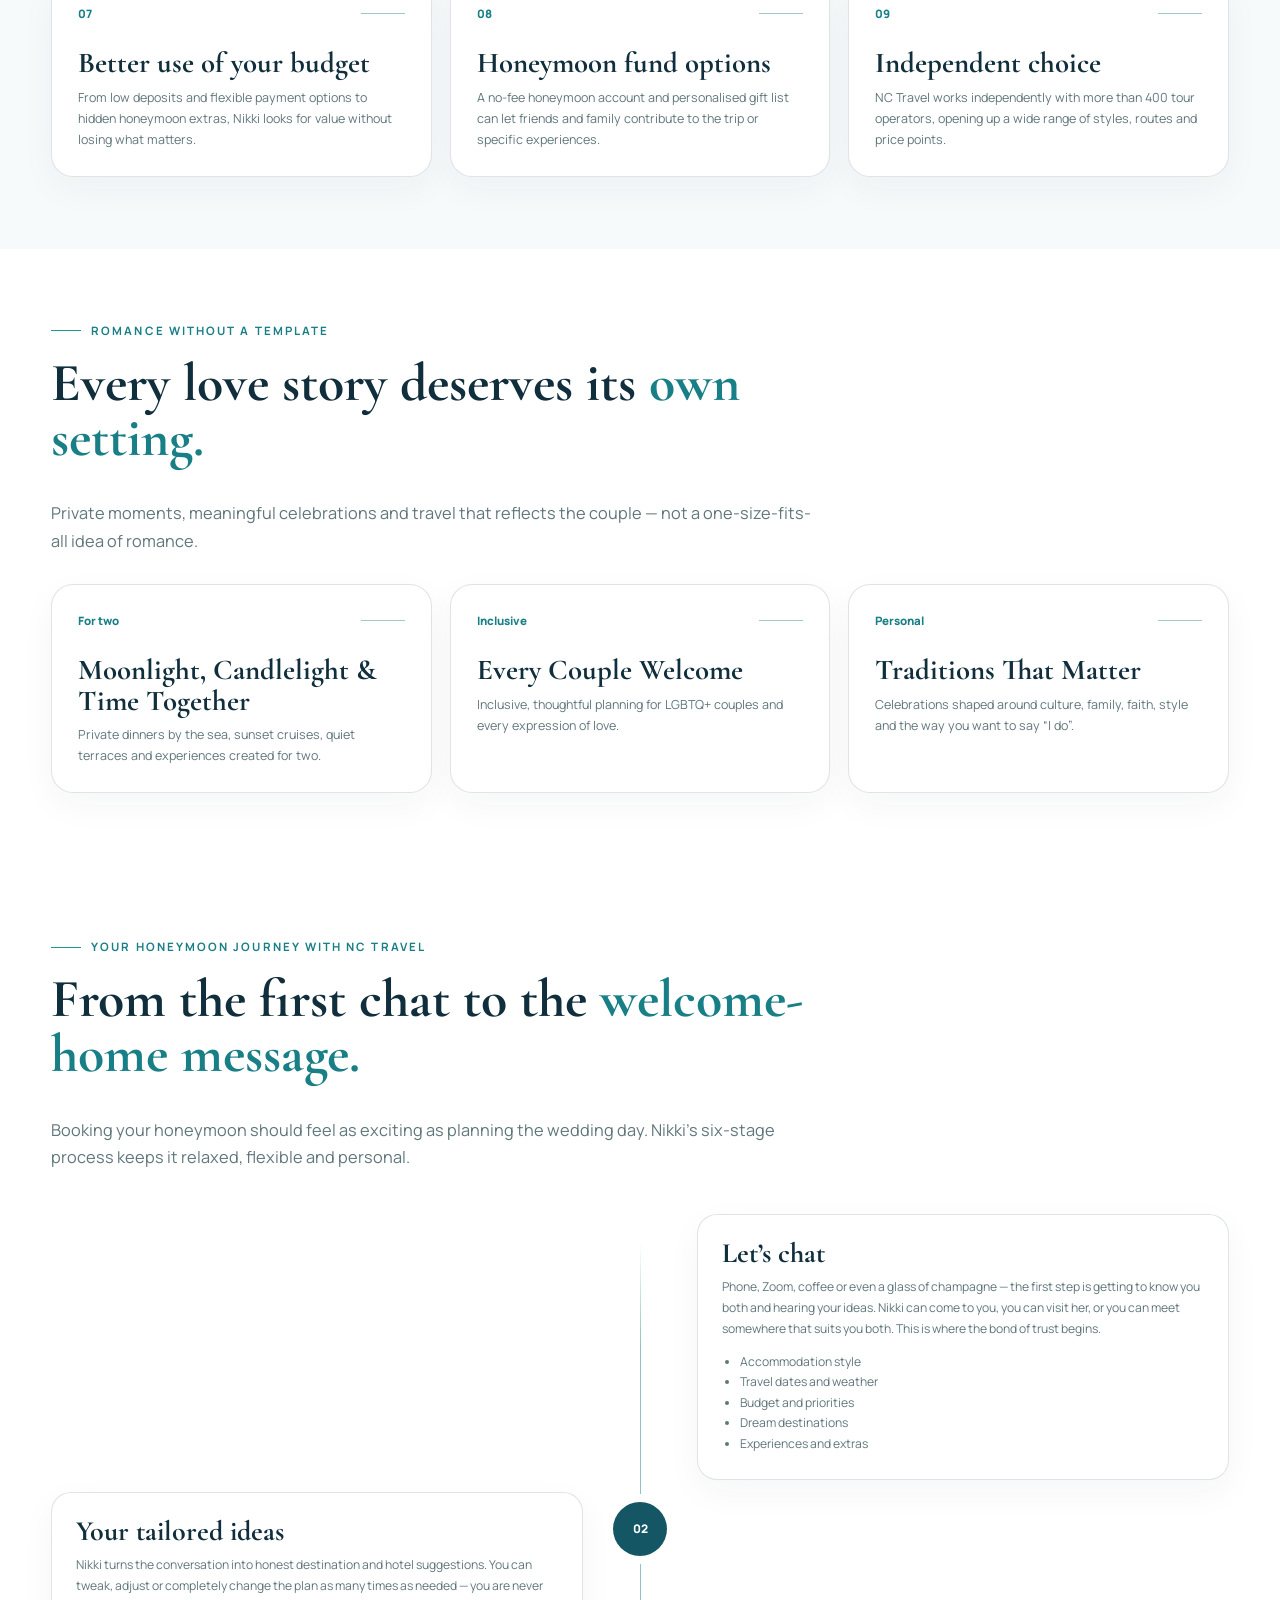
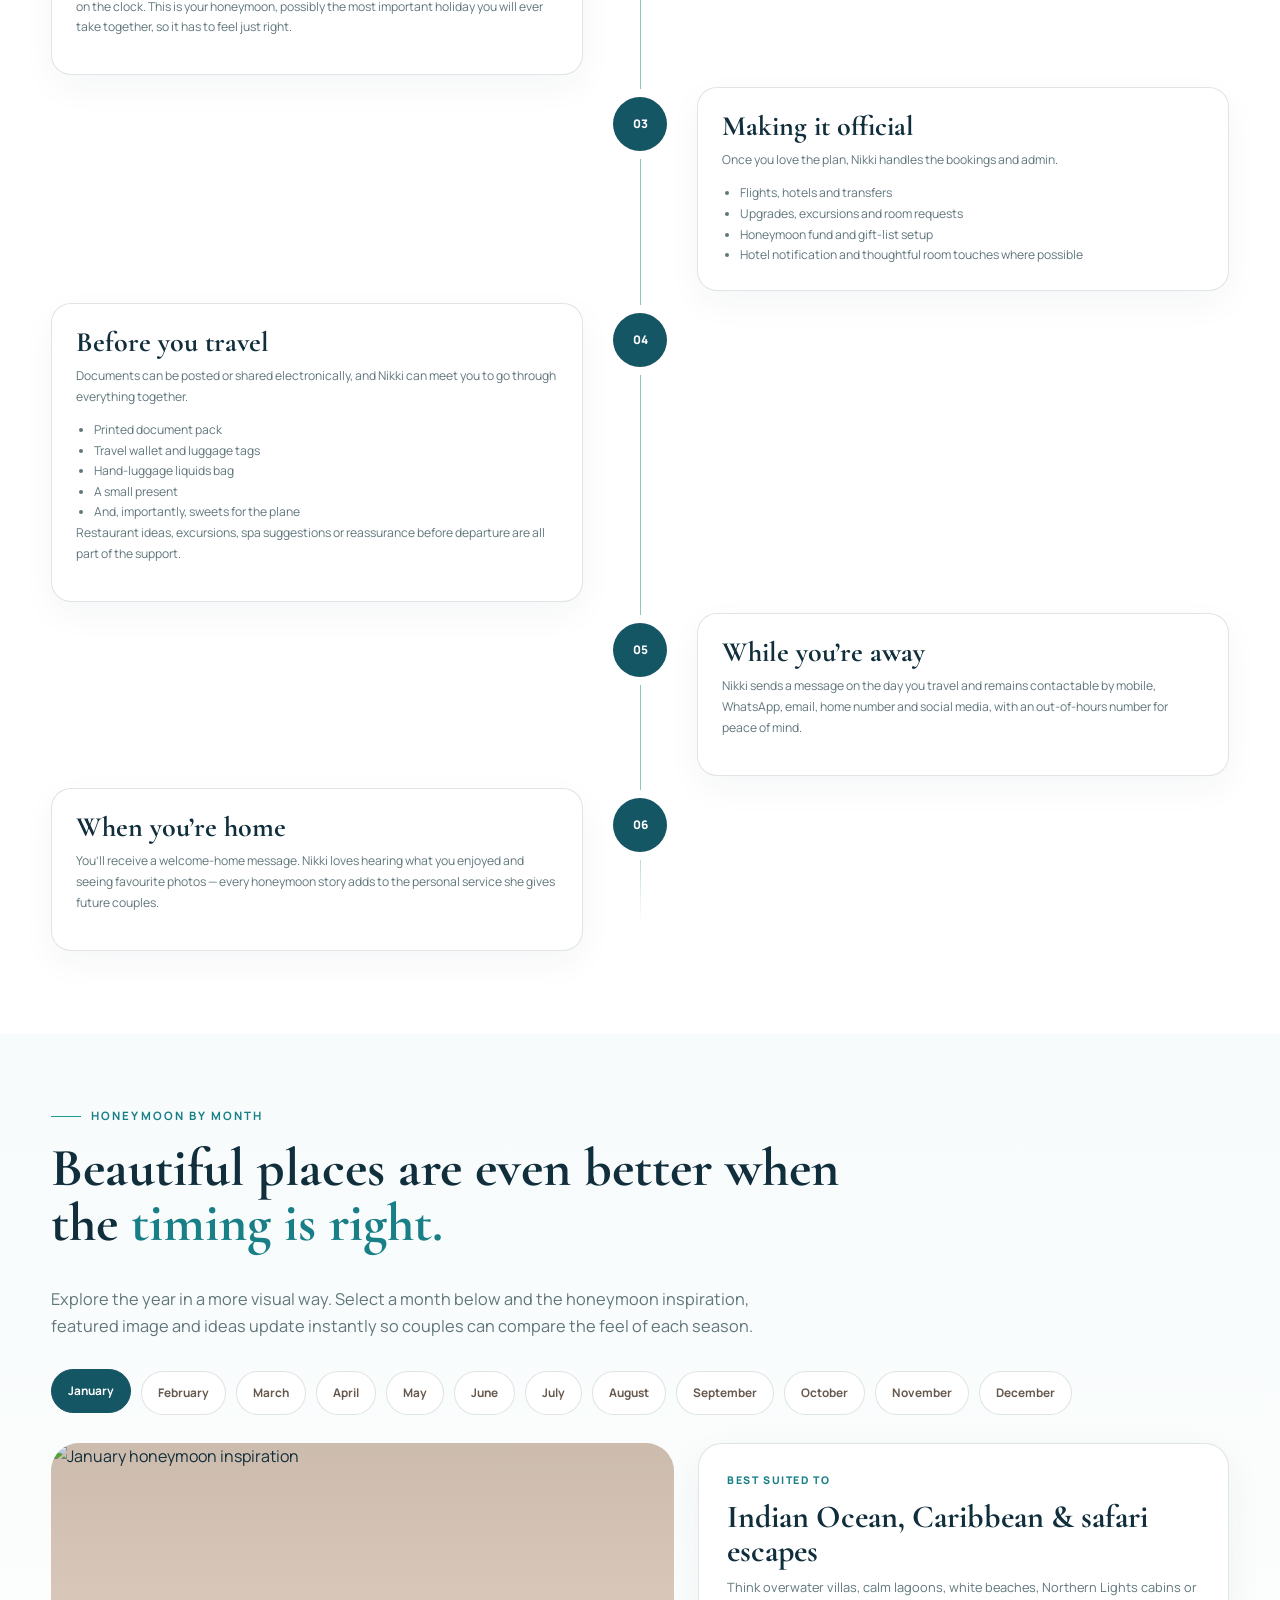
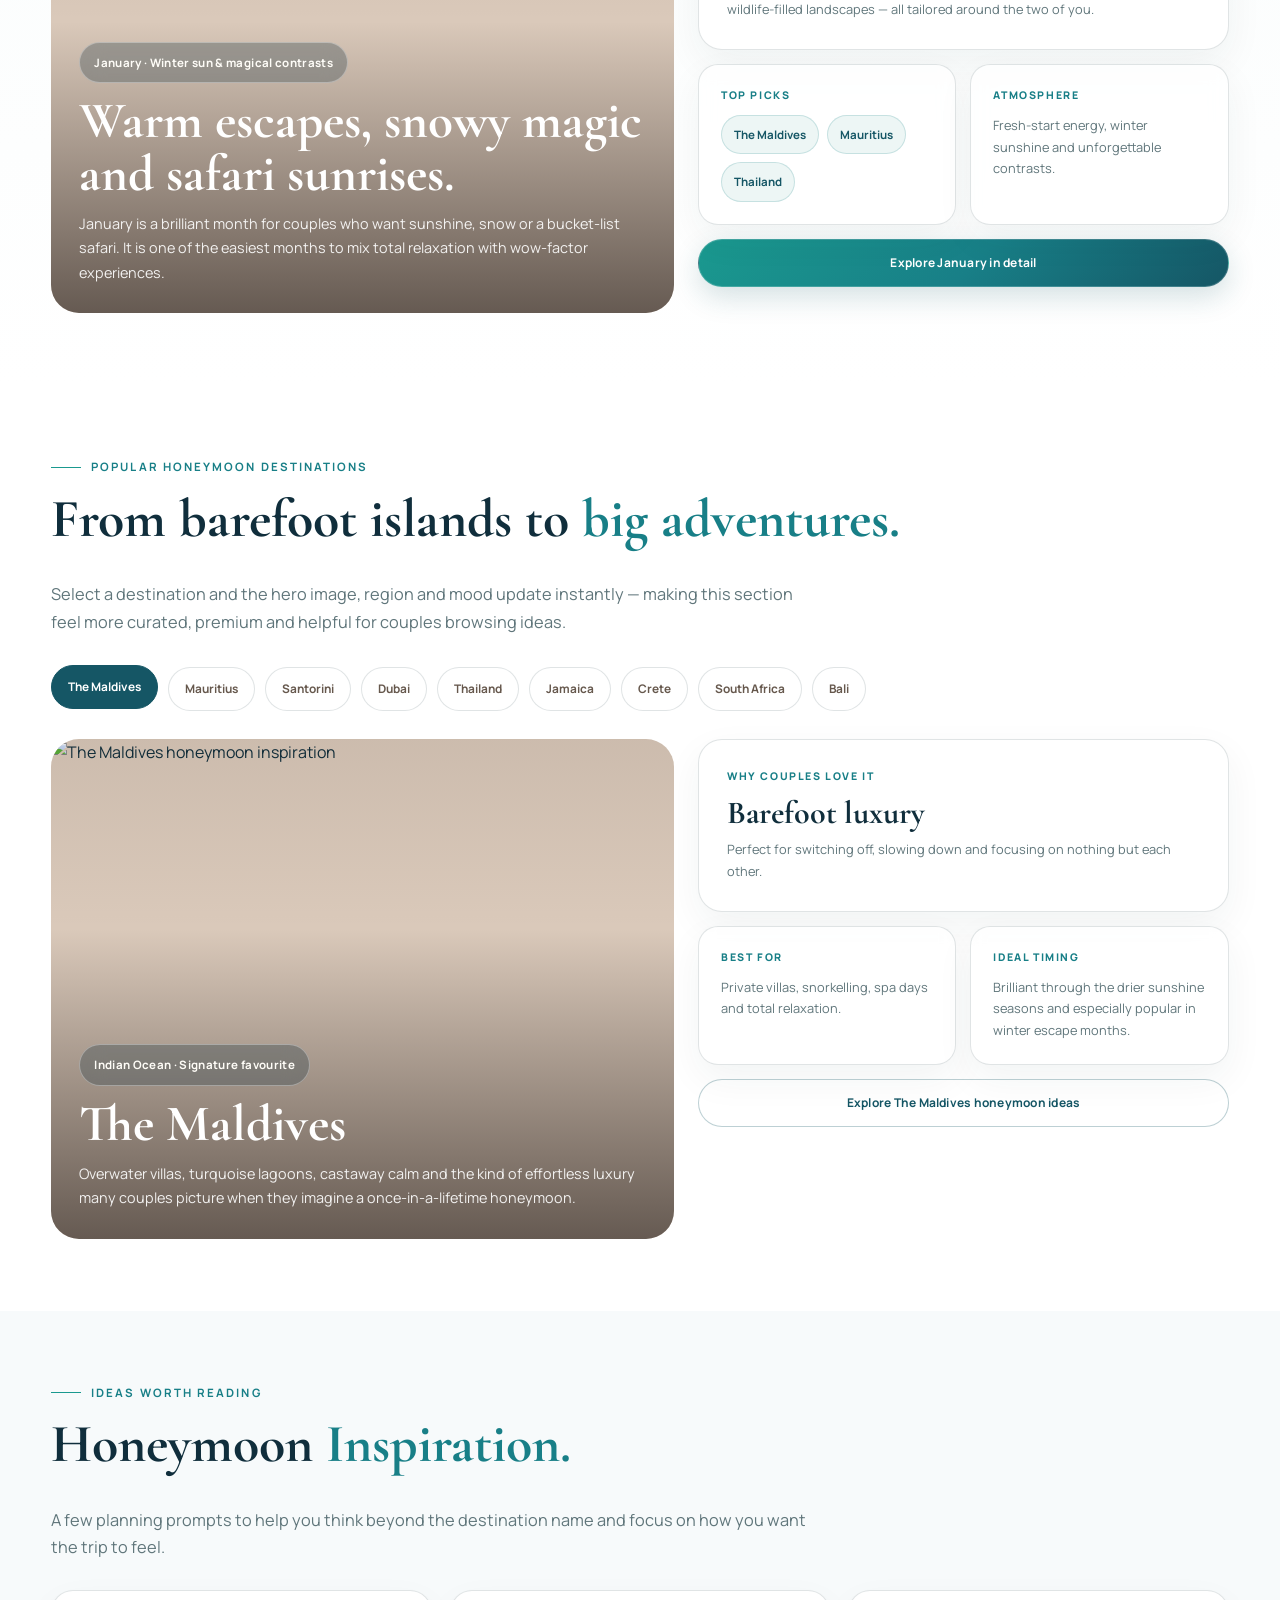
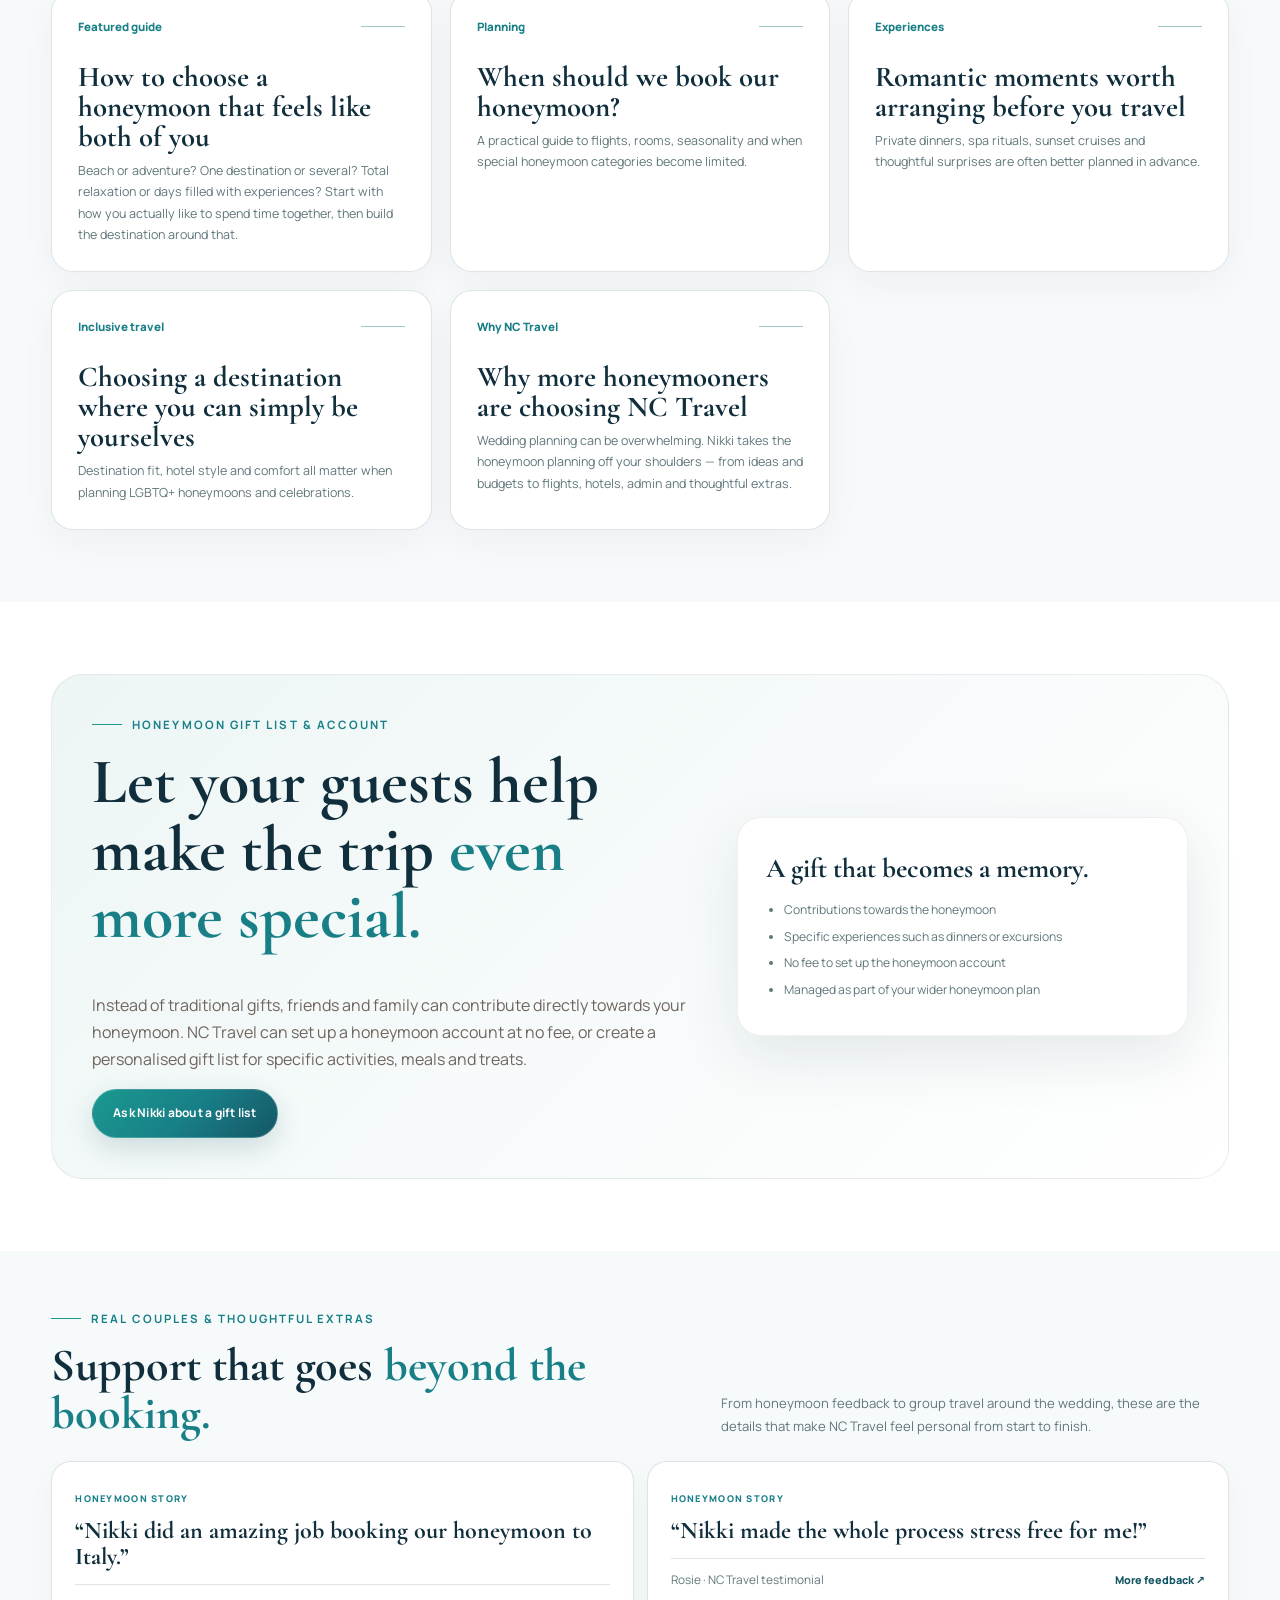
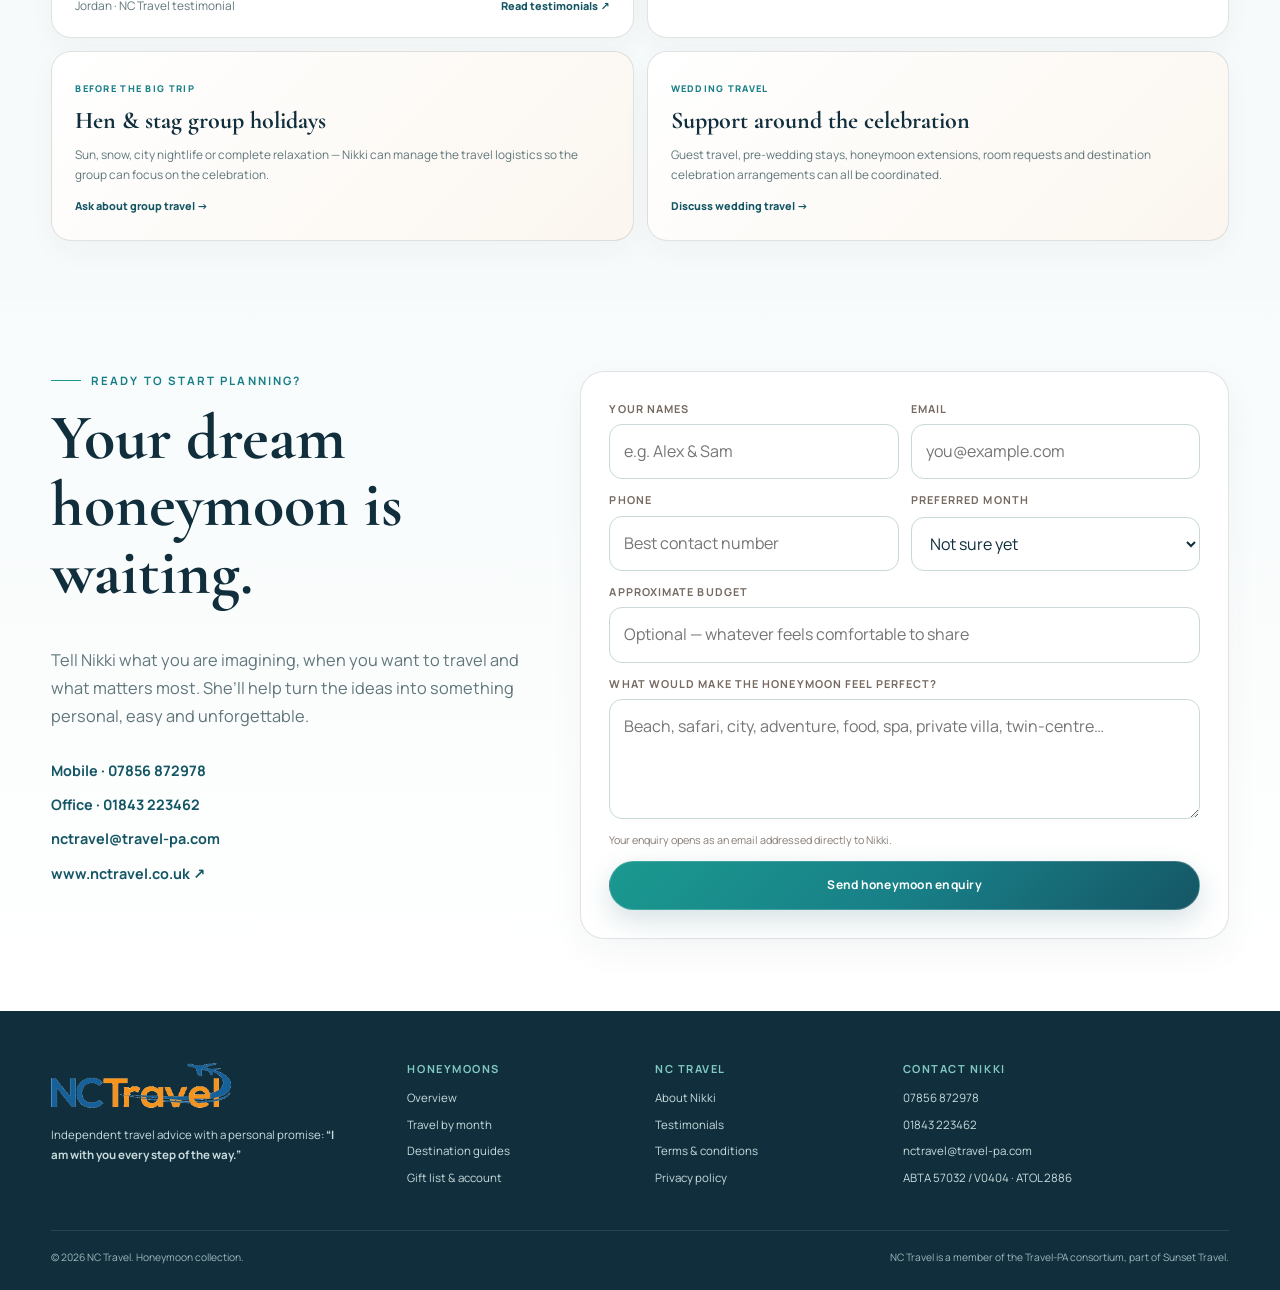
==== commit 27b0ec22: "Changing colour theme" ====
--- a/index.html
+++ b/index.html
@@ -1,4 +1,4 @@
-<!doctype html><html lang="en"><head><meta charset="utf-8"><meta name="viewport" content="width=device-width,initial-scale=1"><meta name="theme-color" content="#fbf8f2"><meta name="description" content="Premium personal honeymoon planning with Nikki Curran at NC Travel — destination guidance, month-by-month inspiration, gift lists and support every step of the way."><title>NC Travel Honeymoons | Personal, Tailor-Made Honeymoon Planning</title><link rel="icon" href="assets/img/nc-travel-logo.png"><link rel="stylesheet" href="assets/css/styles.css"></head><body class="home-page"><header class="site-header">
+<!doctype html><html lang="en"><head><meta charset="utf-8"><meta name="viewport" content="width=device-width,initial-scale=1"><meta name="theme-color" content="#ffffff"><meta name="description" content="Premium personal honeymoon planning with Nikki Curran at NC Travel — destination guidance, month-by-month inspiration, gift lists and support every step of the way."><title>NC Travel Honeymoons | Personal, Tailor-Made Honeymoon Planning</title><link rel="icon" href="assets/img/nc-travel-logo.png"><link rel="stylesheet" href="assets/css/styles.css"></head><body class="home-page"><header class="site-header">
   <div class="container nav">
     <a class="logo-wrap" href="https://www.nctravel.co.uk/" aria-label="NC Travel home">
       <img class="logo" src="assets/img/nc-travel-logo.png" alt="NC Travel logo">
@@ -42,7 +42,7 @@
     </aside>
     <div class="hero-content reveal">
       <div class="eyebrow">NC Travel Honeymoons</div>
-      <h1>Your honeymoon.<br><span style="color:#e5c794">Your story.</span></h1>
+      <h1>Your honeymoon.<br><span class="hero-accent">Your story.</span></h1>
       <p>A honeymoon built around the two of you — your style, your budget and the memories you want to make.</p>
       <div class="hero-actions"><a class="btn btn-gold" href="#plan-honeymoon" data-open-planner>Start planning</a><a class="btn btn-light" href="when-to-go.html">Find your perfect month</a></div>
     </div>
--- a/assets/css/styles.css
+++ b/assets/css/styles.css
@@ -1336,3 +1336,214 @@
   }
   .home-page .hero-sound-toggle [data-hero-sound-label]{display:none}
 }
+
+
+/* ===== V13: Emerald Abyss premium white theme ===== */
+:root{
+  --ivory:#ffffff;
+  --paper:#f7fafb;
+  --white:#ffffff;
+  --beige:#eef4f4;
+  --beige-2:#dfe9e9;
+  --sand:#c4cfce;
+  --gold:#1a998f;
+  --gold-dark:#187f87;
+  --brown:#155665;
+  --brown-dark:#102e3c;
+  --ink:#102e3c;
+  --muted:#60767b;
+  --line:rgba(16,46,60,.13);
+  --shadow:0 20px 60px rgba(16,46,60,.10);
+}
+html{background:#fff}
+body{background:#fff;color:var(--ink)}
+h1,h2,h3,h4{color:var(--brown-dark)}
+.section-white{background:#fff}
+.section-paper{background:#f7fafb}
+.section-beige{background:linear-gradient(180deg,#f7fbfb 0%,#ffffff 100%)}
+.section-dark{background:#102e3c;color:#eef7f6}
+.section-dark h2,.section-dark h3{color:#fff}
+.eyebrow{color:#187f87}
+.eyebrow:before{background:#1a998f}
+.gold{color:#187f87}
+.pill{background:rgba(255,255,255,.88);border-color:rgba(16,46,60,.13);color:#155665}
+
+/* Header: transparent PNG logo, no logo box */
+.site-header{
+  background:rgba(255,255,255,.78)!important;
+  border:1px solid rgba(16,46,60,.10)!important;
+  box-shadow:0 16px 42px rgba(16,46,60,.08)!important;
+  backdrop-filter:blur(20px) saturate(1.18);
+  -webkit-backdrop-filter:blur(20px) saturate(1.18);
+}
+.site-header.scrolled{
+  background:rgba(255,255,255,.91)!important;
+  border-color:rgba(24,127,135,.16)!important;
+  box-shadow:0 18px 48px rgba(16,46,60,.11)!important;
+}
+.logo-wrap{
+  min-width:160px;
+  padding:0!important;
+  border:0!important;
+  border-radius:0!important;
+  background:transparent!important;
+  box-shadow:none!important;
+}
+.logo{width:184px;mix-blend-mode:normal;filter:none}
+.nav-links{color:#334e58}
+.nav-links a:after{background:#1a998f}
+.mobile-toggle{border-color:rgba(16,46,60,.15);background:rgba(255,255,255,.9)}
+.mobile-toggle span,.mobile-toggle span:before,.mobile-toggle span:after{background:#155665}
+.mobile-nav{background:rgba(255,255,255,.98)!important}
+.mobile-nav a{color:#102e3c;border-color:rgba(16,46,60,.10)}
+
+/* Buttons */
+.btn{background:#155665;color:#fff}
+.btn:hover{box-shadow:0 12px 30px rgba(16,46,60,.18)}
+.btn-gold{
+  background:linear-gradient(135deg,#1a998f 0%,#187f87 52%,#155665 100%)!important;
+  color:#fff!important;
+  border-color:rgba(255,255,255,.18)!important;
+  box-shadow:0 10px 28px rgba(21,86,101,.18);
+}
+.btn-gold:hover{box-shadow:0 14px 34px rgba(21,86,101,.27)}
+.btn-light{background:rgba(255,255,255,.91);border-color:rgba(16,46,60,.10);color:#102e3c}
+.btn-outline{background:#fff;border-color:rgba(21,86,101,.28);color:#155665}
+.btn-outline:hover{background:#f3f8f8;border-color:#187f87}
+
+/* Homepage hero text + glass planning card */
+.home-page .hero .eyebrow{color:#d7efec}
+.home-page .hero .eyebrow:before{background:#7fd0c8}
+.home-page .hero .hero-content h1{color:#fff}
+.home-page .hero .hero-content .hero-accent{color:#bce0dc!important}
+.home-page .hero .hero-card{
+  background:linear-gradient(145deg,rgba(255,255,255,.76),rgba(196,207,206,.48))!important;
+  border:1px solid rgba(255,255,255,.72)!important;
+  box-shadow:0 26px 70px rgba(8,38,49,.22),inset 0 1px 0 rgba(255,255,255,.64)!important;
+  backdrop-filter:blur(22px) saturate(1.18)!important;
+  -webkit-backdrop-filter:blur(22px) saturate(1.18)!important;
+  color:#102e3c!important;
+}
+.home-page .hero .hero-card-kicker{color:#187f87!important}
+.home-page .hero .hero-card strong{color:#102e3c!important}
+.home-page .hero .hero-card p{color:#3f5d66!important}
+.home-page .hero .trust-mini span{
+  background:rgba(255,255,255,.67)!important;
+  border:1px solid rgba(21,86,101,.10)!important;
+  color:#155665!important;
+}
+.home-page .hero .trust-mini i{
+  background:rgba(26,153,143,.12)!important;
+  color:#187f87!important;
+}
+.home-page .hero-media::after{
+  background:
+    linear-gradient(90deg,rgba(10,38,47,.52) 0%,rgba(10,38,47,.35) 29%,rgba(10,38,47,.18) 58%,rgba(10,38,47,.07) 100%),
+    linear-gradient(0deg,rgba(10,38,47,.20),rgba(10,38,47,.02) 56%,rgba(10,38,47,.08))!important;
+}
+.home-page .hero-sound-toggle{
+  background:rgba(16,46,60,.52);
+  border-color:rgba(255,255,255,.42);
+  color:#fff;
+}
+.home-page .hero-sound-toggle:hover{background:rgba(21,86,101,.72)}
+.home-page .hero-sound-toggle:focus-visible{outline-color:#7fd0c8}
+.home-page .hero-sound-icon{background:rgba(255,255,255,.14)}
+
+/* Trust + editorial sections */
+.trust-ribbon{background:#fff;border-color:var(--line)}
+.trust-icon{background:#e9f4f3;color:#187f87}
+.trust-item b{color:#102e3c}
+.nikki-frame:before{background:#dfe9e9}
+.nikki-badge{background:rgba(255,255,255,.94);border-color:var(--line);box-shadow:0 18px 45px rgba(16,46,60,.10)}
+.intro-copy .quote{color:#187f87}
+.service-point,.benefit-card,.journey-card,.soft-card,.feature-note,.contact-form,.region-block,.month-content,.month-aside-card{
+  border-color:var(--line);
+  box-shadow:0 12px 35px rgba(16,46,60,.045);
+}
+.service-point{color:#48616a}
+.service-point b{color:#155665}
+.card-num{color:#187f87}
+.card-num:after{background:#9ec9c6}
+.journey-line{background:linear-gradient(transparent,#8fc6c1 8%,#8fc6c1 92%,transparent)}
+.journey-marker{background:#155665;box-shadow:0 0 0 8px #fff}
+.month-chip:hover,.month-chip.active,.destination-chip:hover,.destination-chip.active,.month-btn.active,.filter-btn.active{
+  background:#155665!important;
+  border-color:#155665!important;
+  color:#fff!important;
+}
+.month-kicker-badge{background:rgba(16,46,60,.28);border-color:rgba(255,255,255,.34)}
+.tag-list span{background:#edf6f5;border-color:rgba(24,127,135,.18);color:#155665}
+.month-insight-card,.destination-info-card,.month-showcase-card,.month-mini-card{border-color:var(--line);box-shadow:0 14px 38px rgba(16,46,60,.055)}
+.month-insight-card small,.destination-info-card small,.month-showcase-card small,.month-mini-card small{color:#187f87}
+
+/* Internal page hero + navigation */
+.subhero{background:linear-gradient(135deg,#f6fafa 0%,#ffffff 72%)}
+.subhero:after{border-color:rgba(24,127,135,.15)}
+.breadcrumbs,.breadcrumbs a{color:#526e76}
+.month-nav-wrap{background:rgba(255,255,255,.93);border-color:rgba(16,46,60,.10)}
+.month-progress button{background:#f2f7f7;color:#526a72}
+.month-progress button:hover,.month-progress button.active{background:#155665;color:#fff}
+.month-kicker{color:#187f87}
+.month-content .weather{border-left-color:#1a998f;background:#eef7f6;color:#155665}
+.month-source a{color:#187f87}
+.month-controls button:hover{background:#155665;color:#fff}
+.region-block summary{color:#102e3c}
+.region-block summary:after{color:#187f87}
+.season-item{background:#f2f7f7}
+.season-item b{color:#155665}
+.guide-search input{border-color:#c7d7d8;background:#fff}
+.guide-search input:focus{border-color:#1a998f;box-shadow:0 0 0 3px rgba(26,153,143,.10)}
+.highlight{background:#dff1ef}
+
+/* Tailor-made section */
+.tailor-path>span{background:#155665!important;color:#fff!important}
+.tailor-card,.tailor-path{border-color:var(--line)!important}
+
+/* Gift + contact */
+.gift-shell{background:linear-gradient(135deg,#edf6f5,#f8fbfb 58%,#fff);border-color:rgba(16,46,60,.08)}
+.contact-list a{color:#155665}
+.field input,.field select,.field textarea{border-color:#c9d8d9;background:#fff;color:#102e3c}
+.field input:focus,.field select:focus,.field textarea:focus{border-color:#1a998f;box-shadow:0 0 0 3px rgba(26,153,143,.10)}
+
+/* Footer */
+.footer{background:#102e3c;color:#e6f1f1}
+.footer-logo{background:transparent!important;padding:0!important;border-radius:0!important;filter:none!important}
+.footer h4{color:#82c9c3}
+.footer a,.footer p{color:#c9dbdd}
+.footer-bottom{color:#9fb8bd;border-color:rgba(255,255,255,.10)}
+
+/* Step-by-step planner in Emerald Abyss */
+.planner-dialog{box-shadow:0 28px 90px rgba(16,46,60,.22)}
+.planner-close{color:#155665;border-color:rgba(16,46,60,.12)}
+.planner-aside{
+  background:linear-gradient(155deg,#1a998f 0%,#187f87 48%,#155665 72%,#102e3c 100%)!important;
+}
+.planner-aside h2 em{color:#cce9e6}
+.planner-step-dot.active,.planner-step-dot.current{background:#fff;color:#155665}
+.planner-form{background:linear-gradient(180deg,#ffffff,#f7fafb)!important}
+.planner-progress span{background:linear-gradient(90deg,#1a998f,#155665)!important}
+.planner-progress-copy span,.planner-question-kicker{color:#187f87!important}
+.planner-progress-copy strong{color:#46616a}
+.planner-field>span{color:#155665}
+.planner-field input,.planner-field select,.planner-field textarea{border-color:#c8d7d8;background:#fff;color:#102e3c}
+.planner-field input:focus,.planner-field select:focus,.planner-field textarea:focus{border-color:#1a998f;box-shadow:0 0 0 3px rgba(26,153,143,.10)}
+.planner-choice{border-color:#c8d7d8;background:#fff;color:#46616a}
+.planner-choice>span{color:#187f87}
+.planner-choice:hover{border-color:#7bbab5;background:#f9fcfc}
+.planner-choice.selected{border-color:#1a998f;background:linear-gradient(145deg,#e8f5f3,#fafdfe);box-shadow:0 8px 22px rgba(21,86,101,.08)}
+.planner-budget-grid span{border-color:#c8d7d8;background:#fff;color:#155665}
+.planner-budget-grid input:checked+span{background:#155665;color:#fff;border-color:#155665;box-shadow:0 8px 22px rgba(21,86,101,.16)}
+.planner-toggle{border-color:#c8d7d8;background:#fff}
+.planner-toggle-switch{background:#cfe0df}
+.planner-toggle input:checked+.planner-toggle-switch{background:#1a998f}
+.planner-toggle strong{color:#102e3c}
+.planner-consent input{accent-color:#187f87}
+.planner-back{border-color:#bfd1d2;color:#155665}
+.planner-next,.planner-submit{background:linear-gradient(135deg,#1a998f,#155665);box-shadow:0 10px 28px rgba(21,86,101,.18)}
+.planner-next:hover,.planner-submit:hover{box-shadow:0 14px 32px rgba(21,86,101,.25)}
+
+@media(max-width:700px){
+  .logo-wrap{padding:0!important}
+  .logo{width:148px}
+}
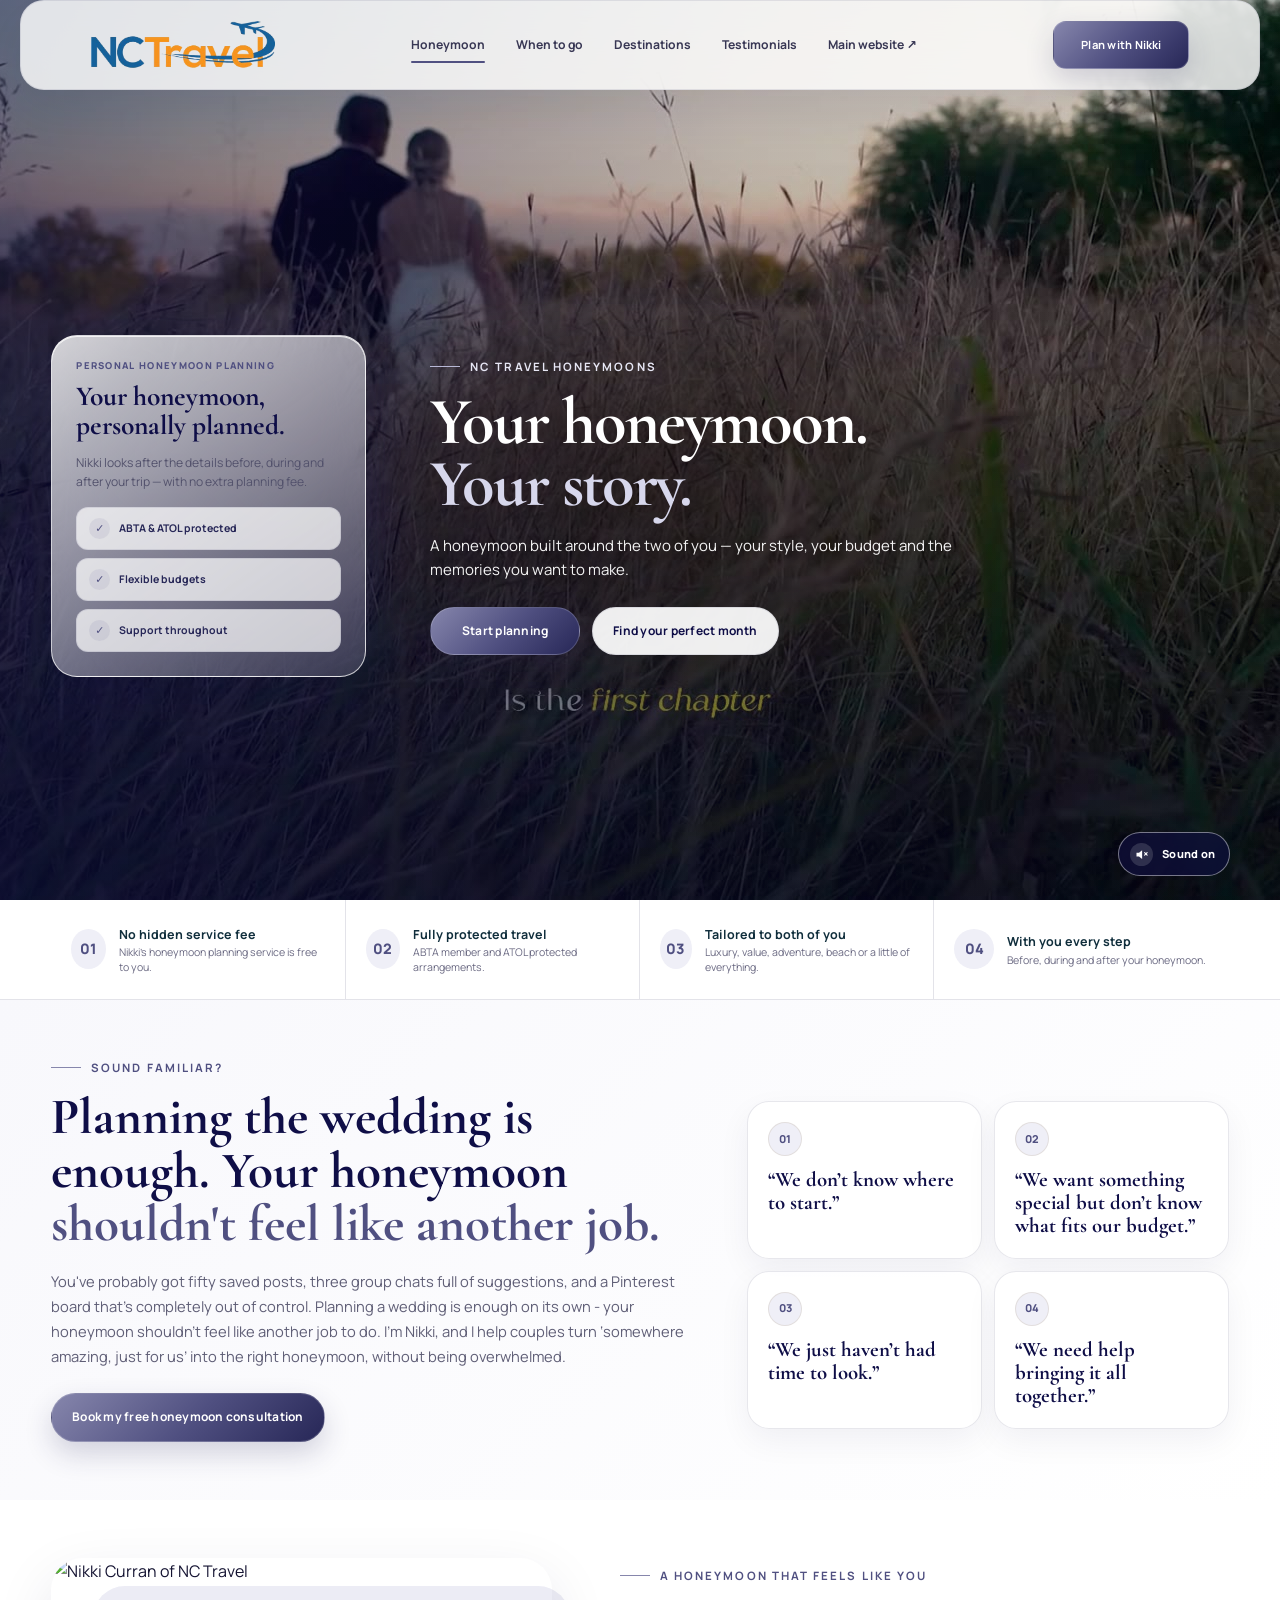
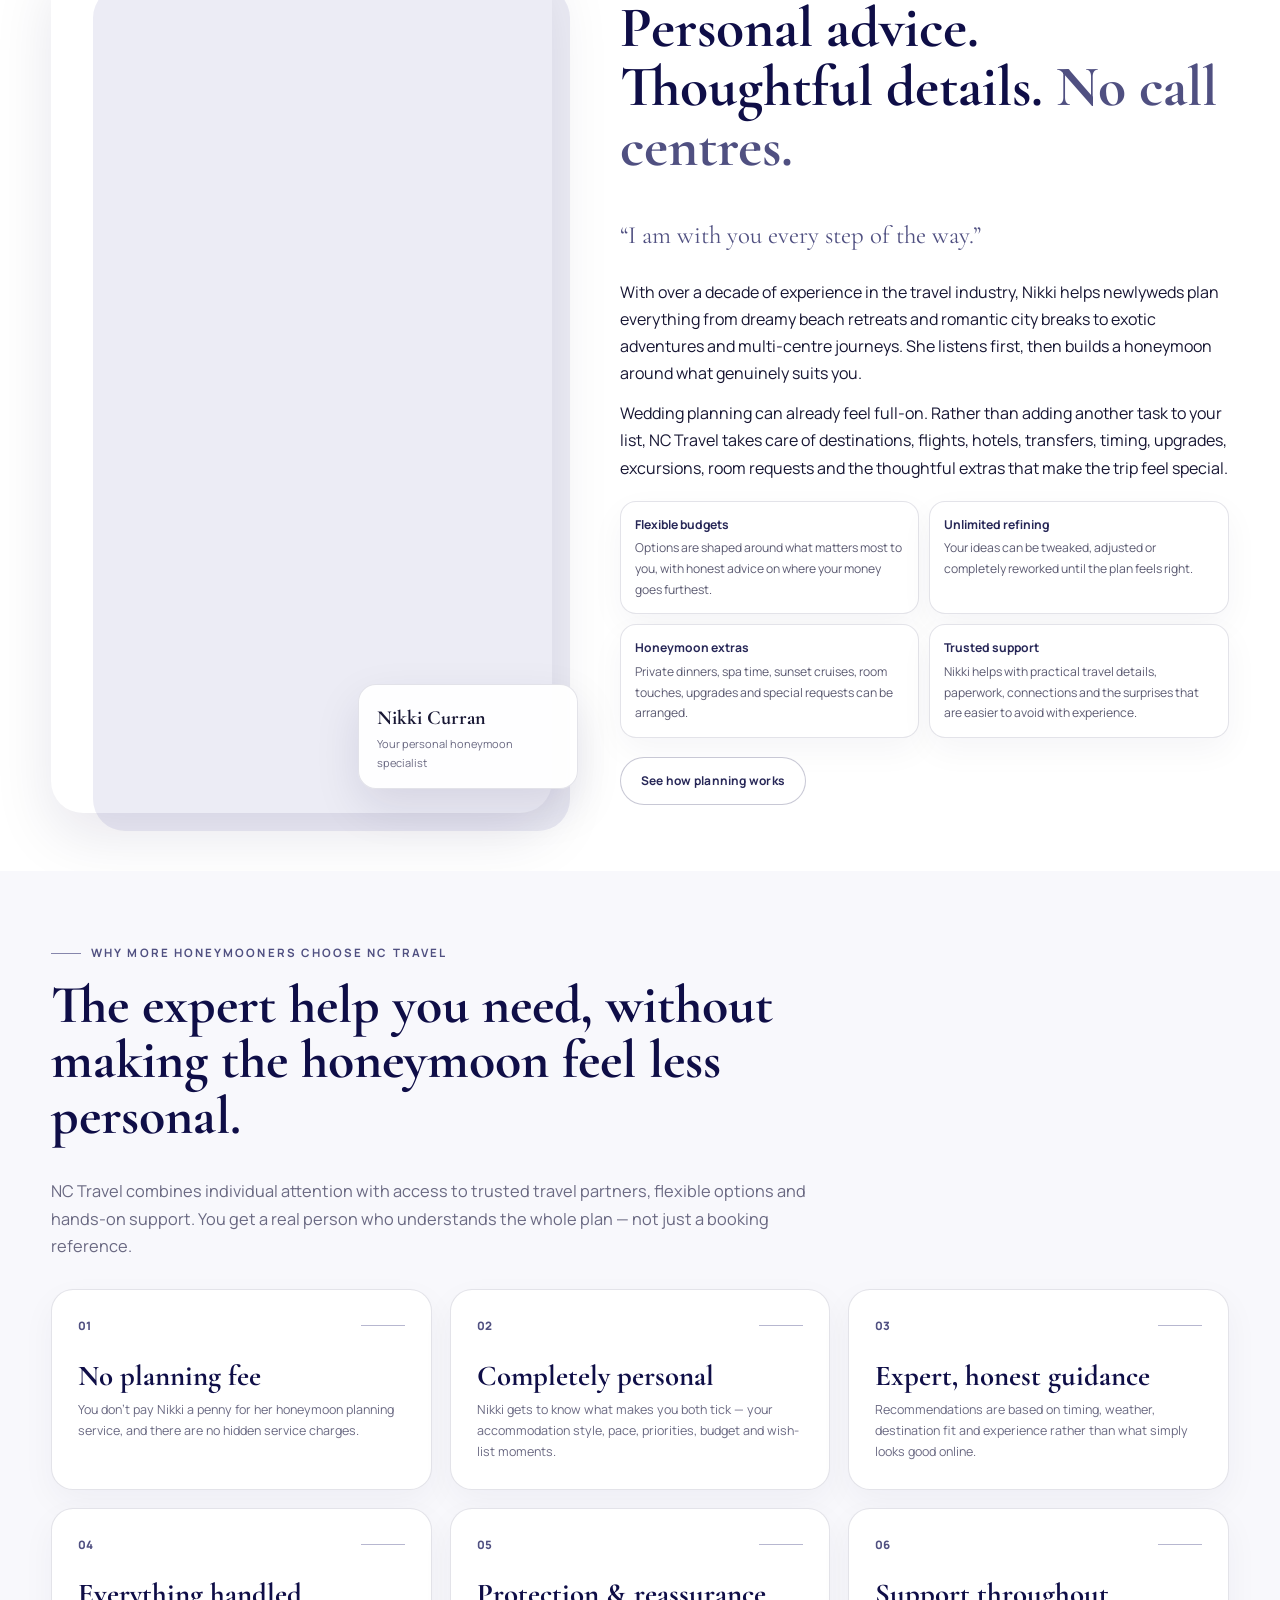
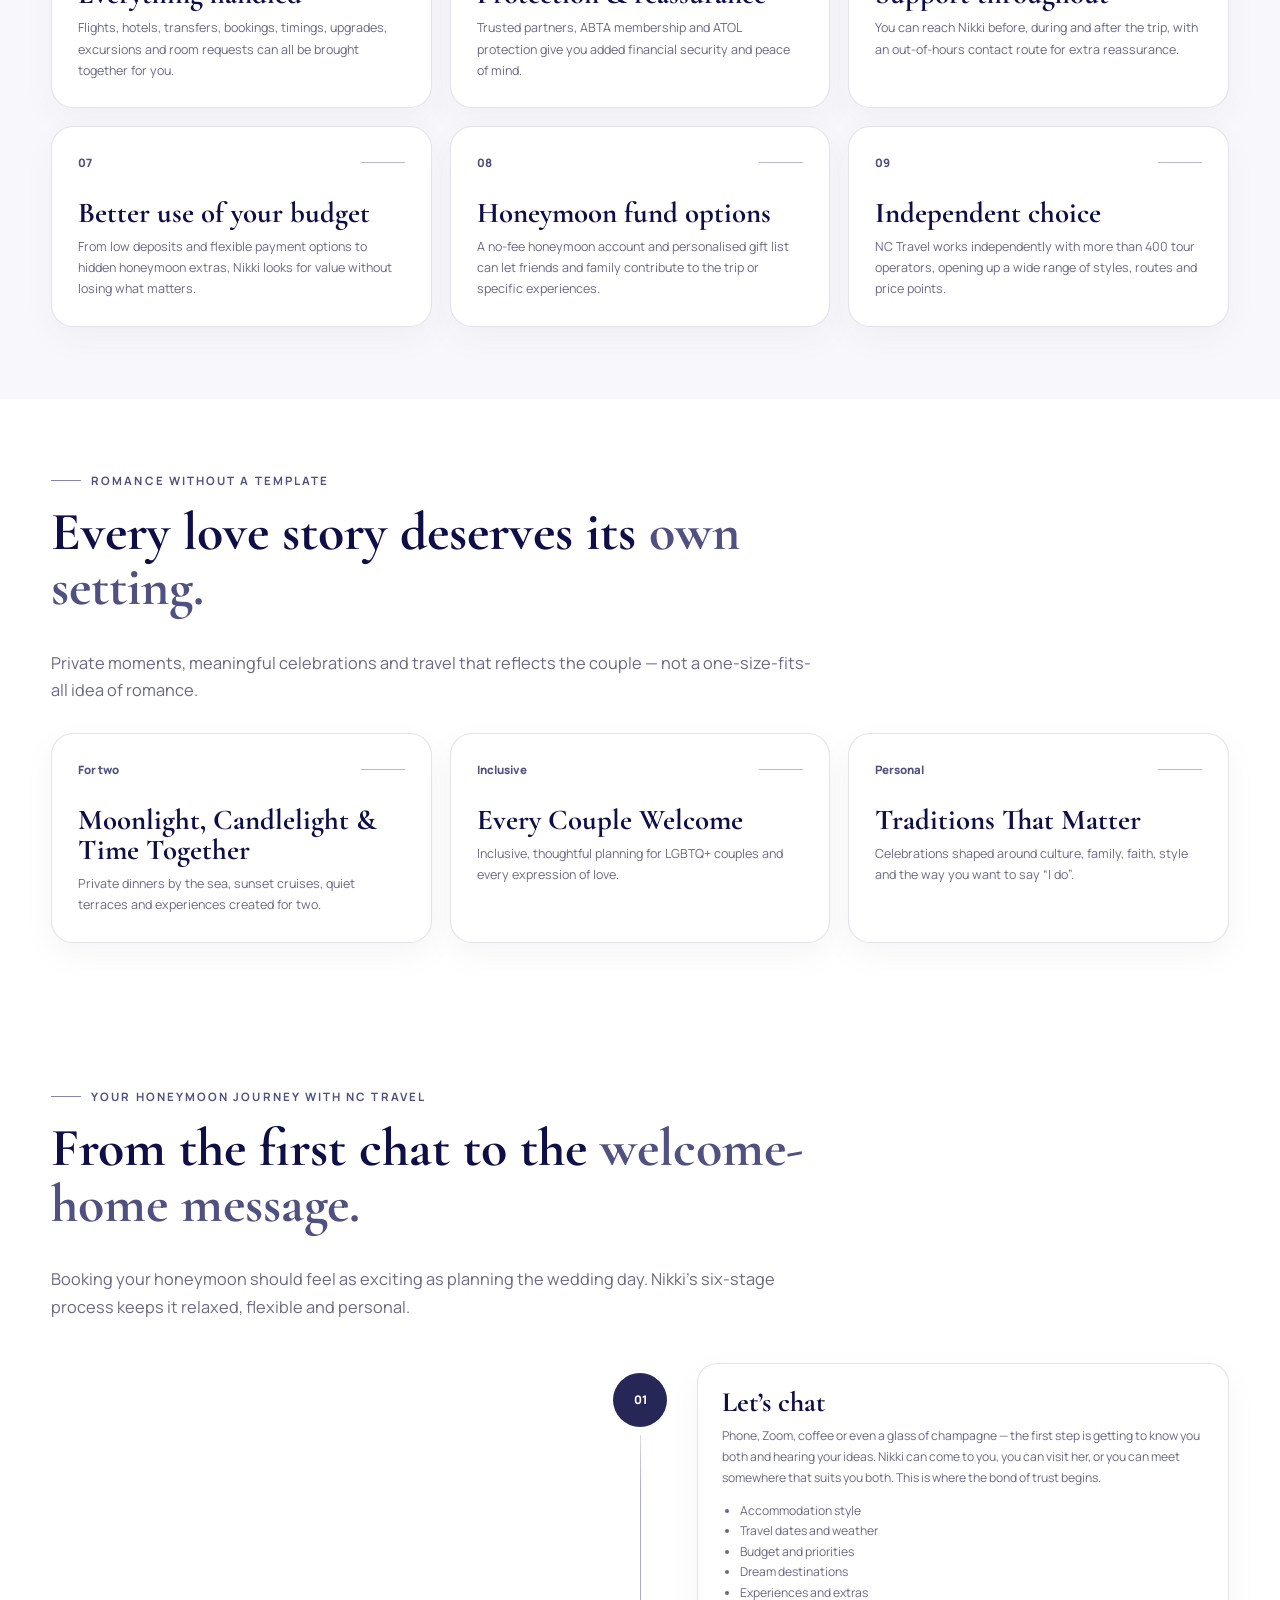
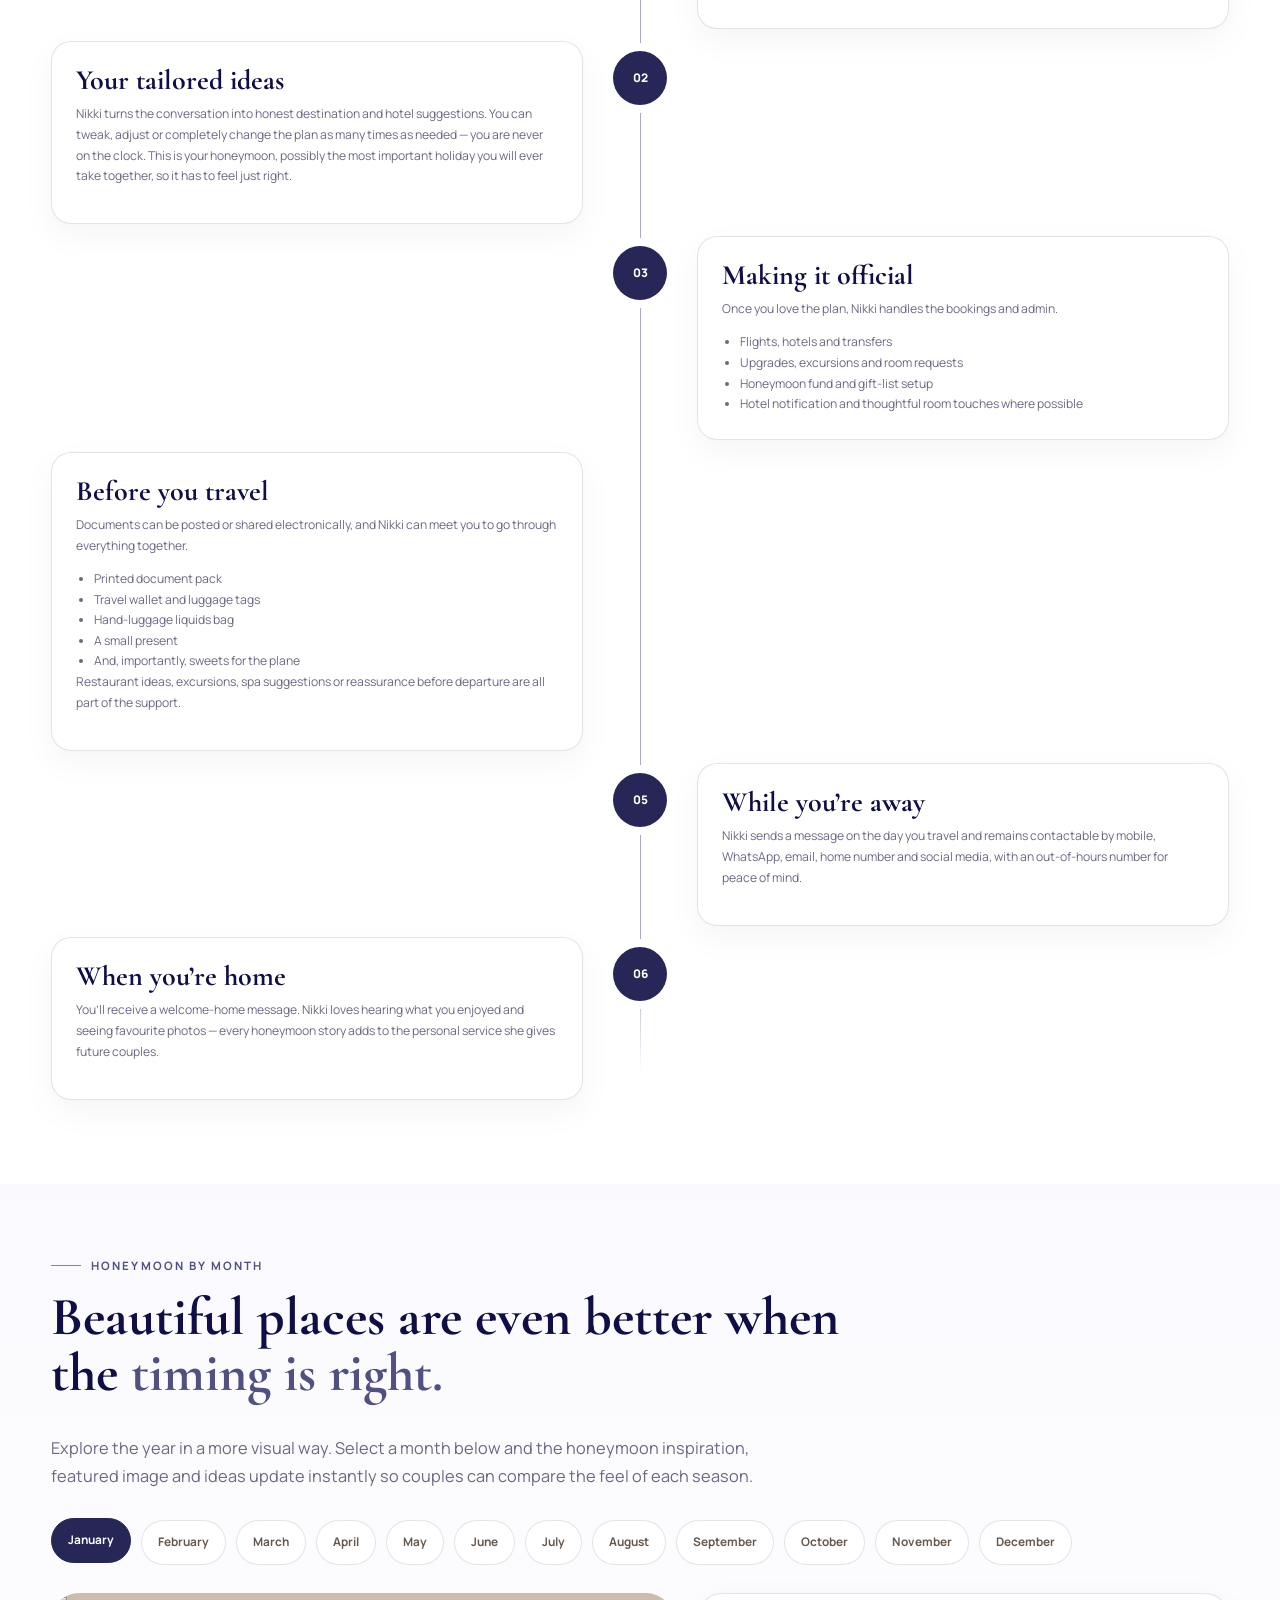
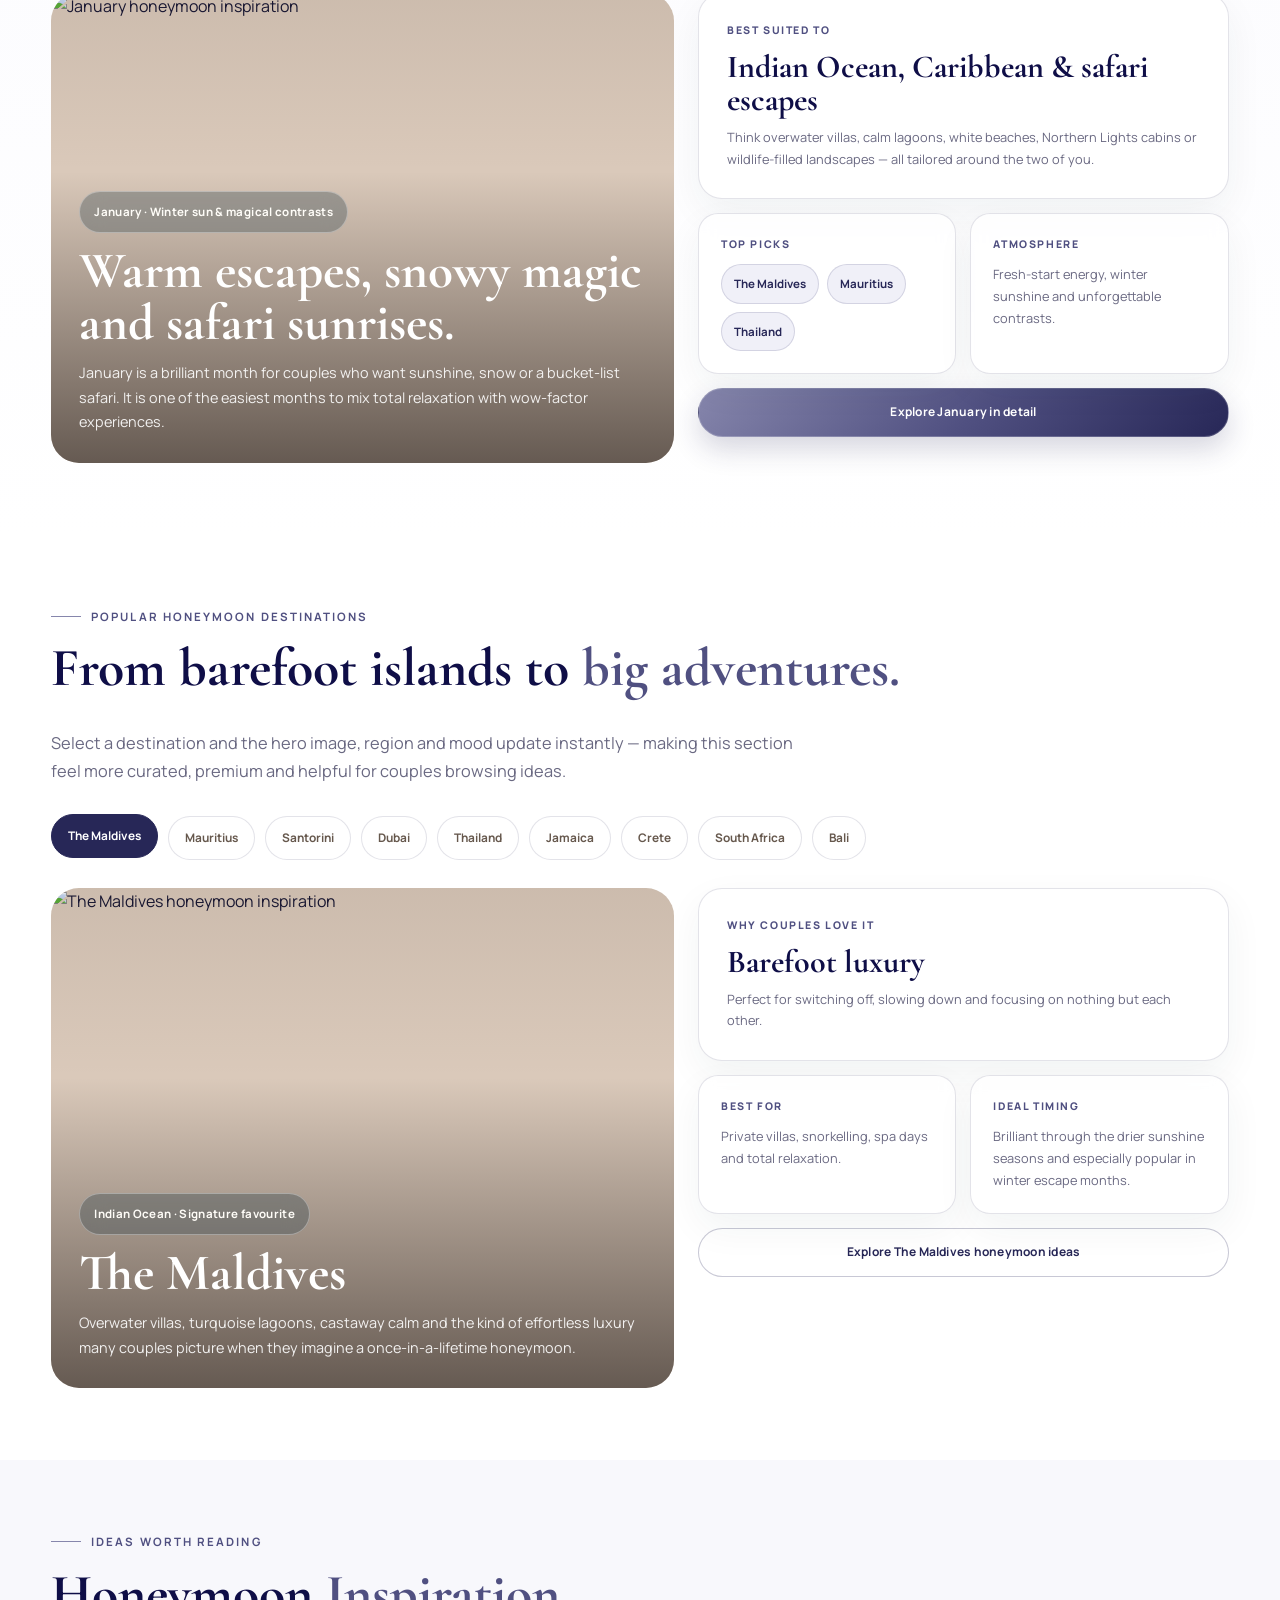
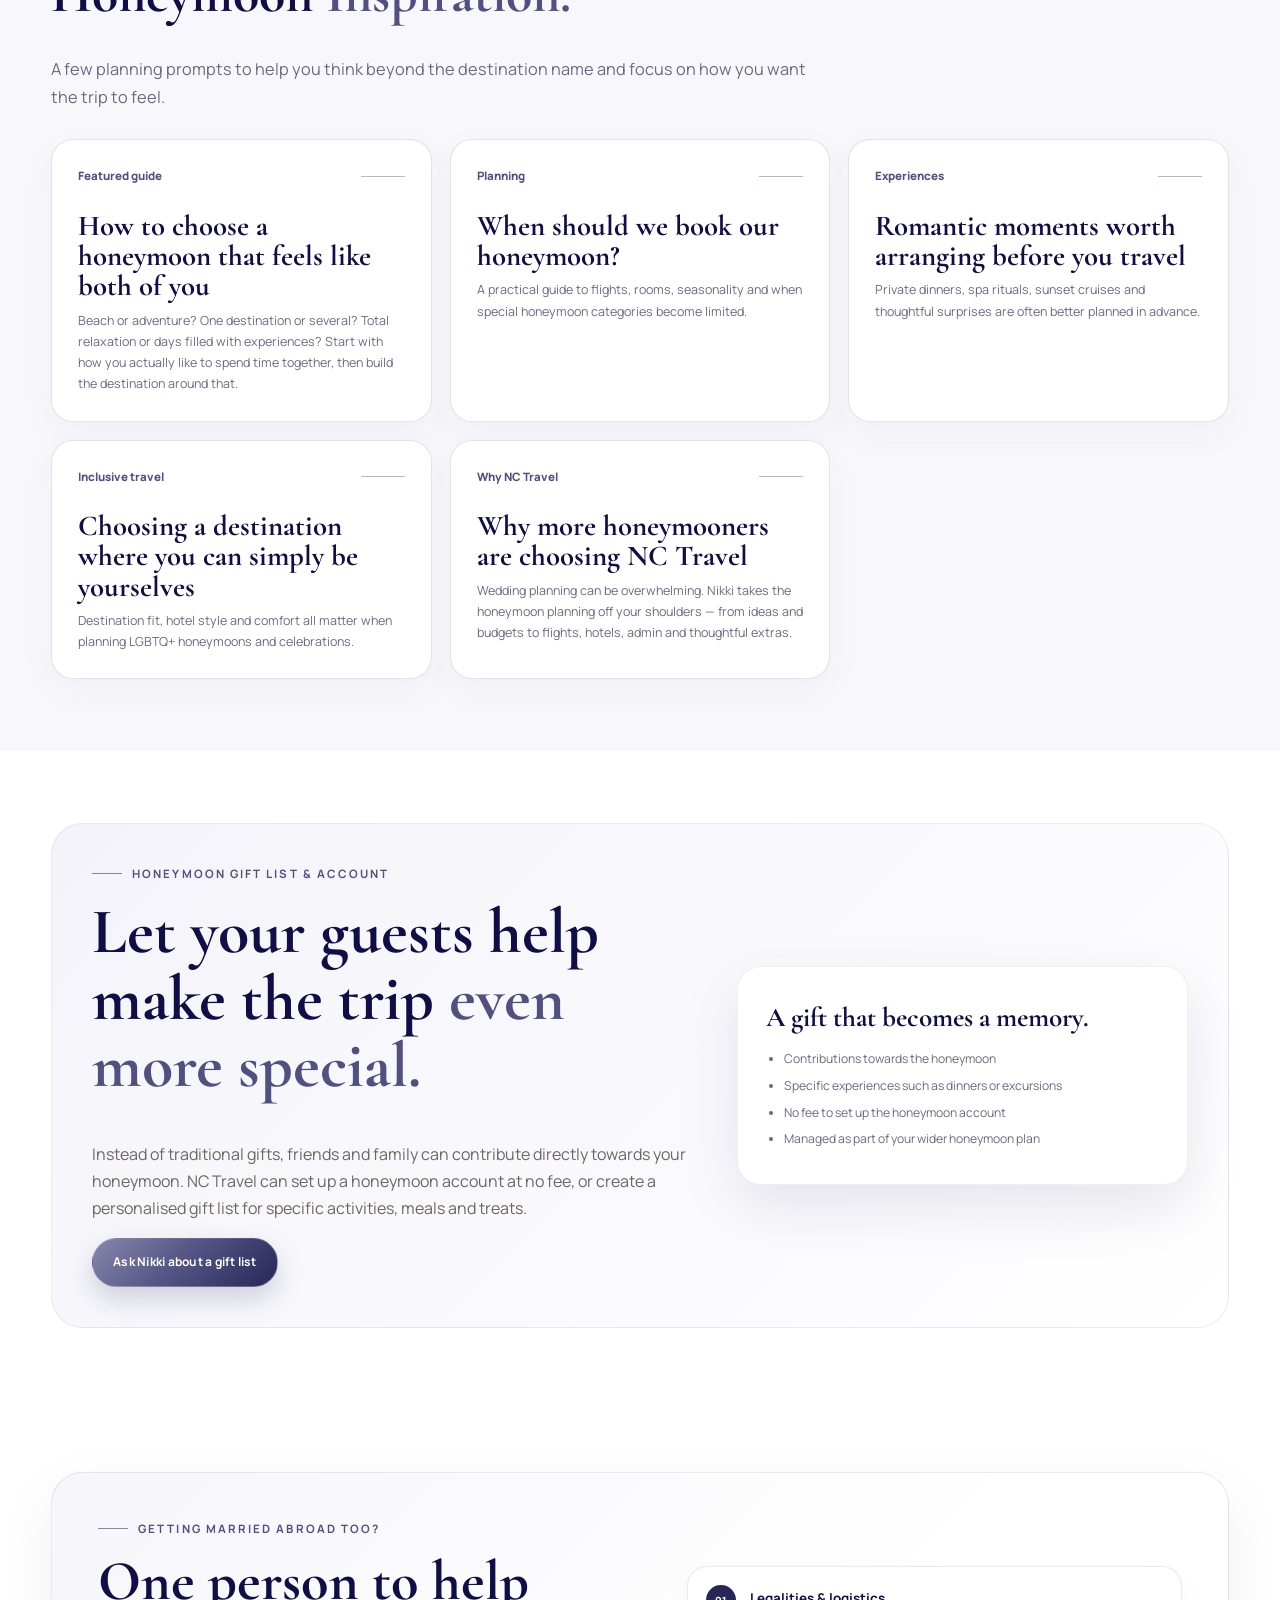
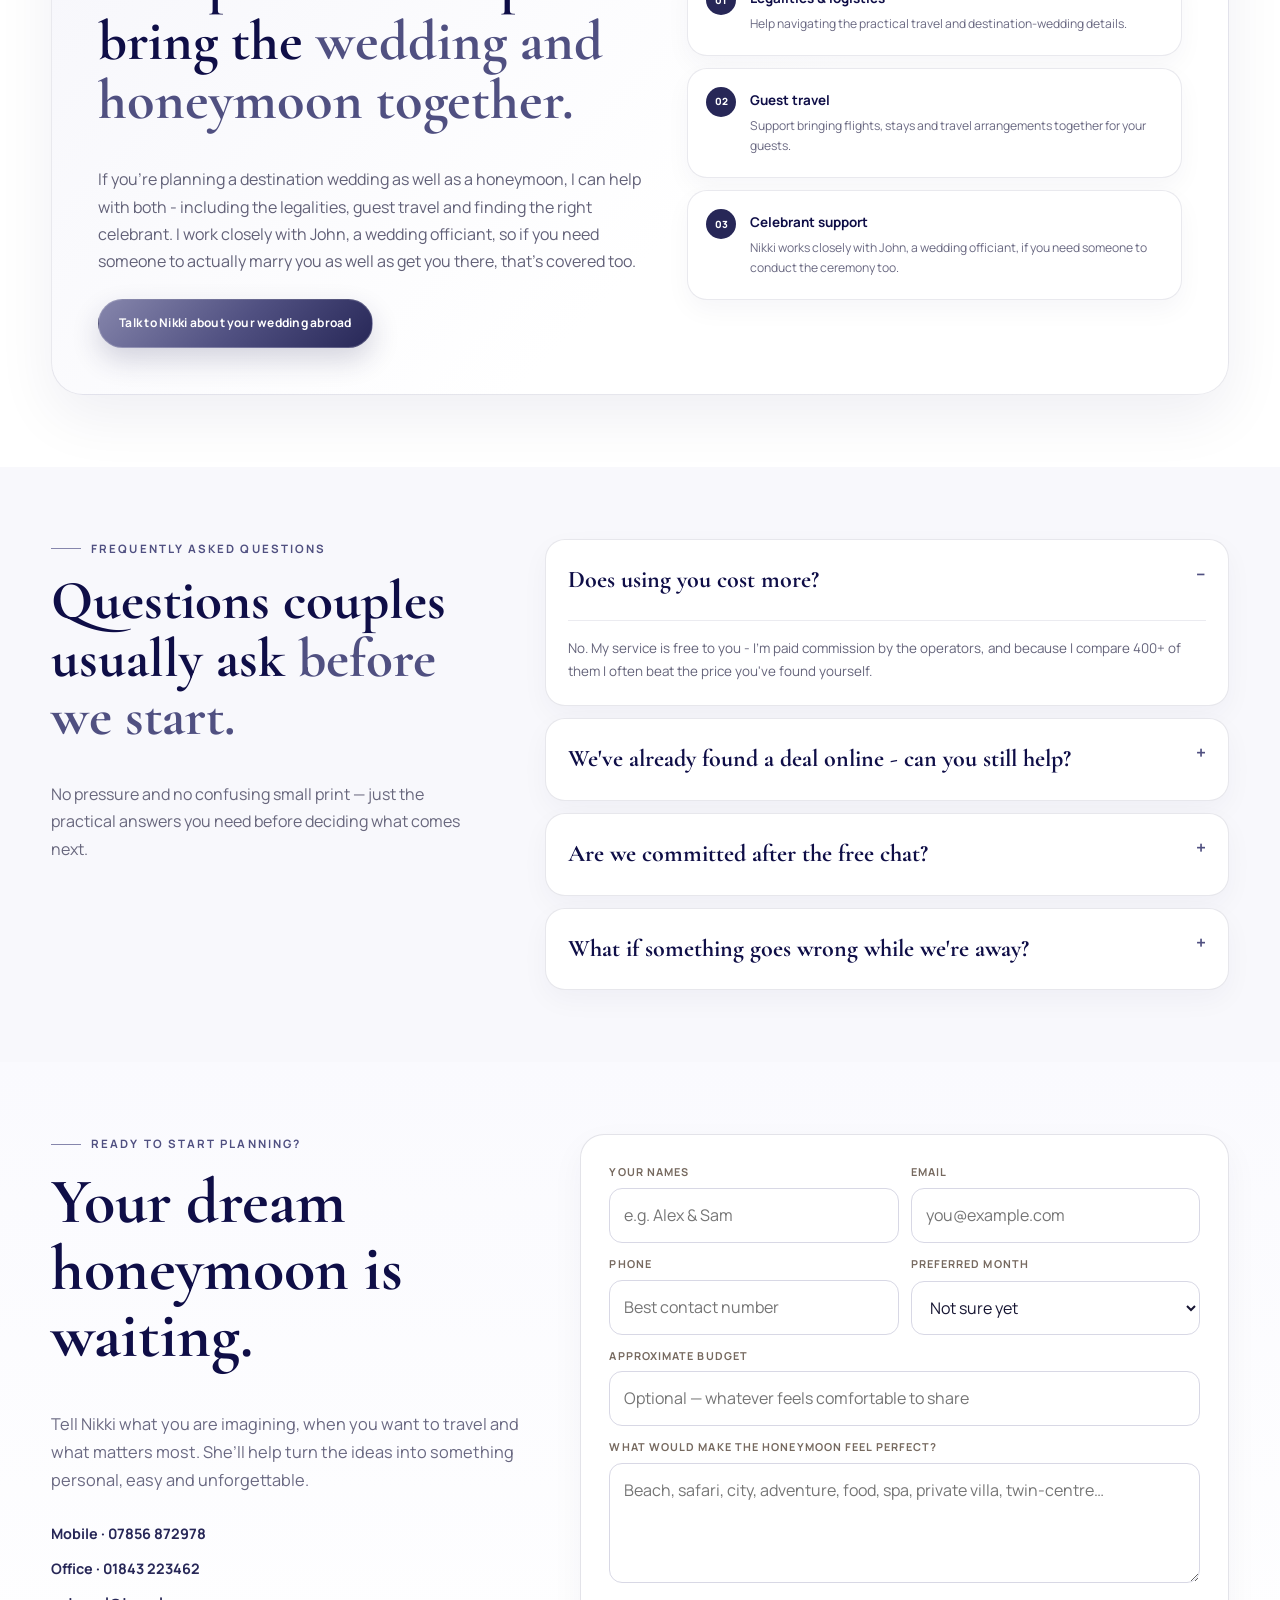
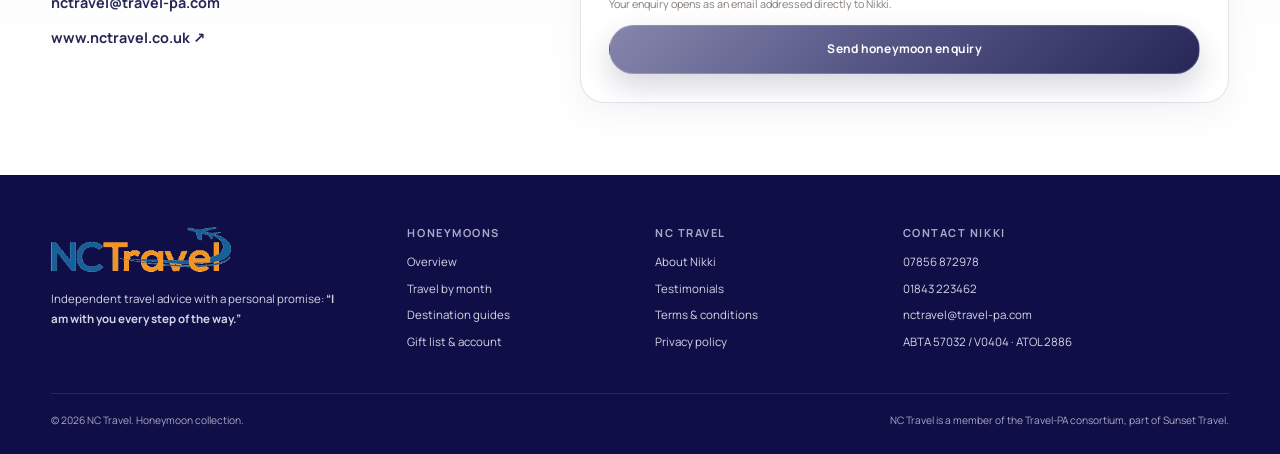
==== commit 866e81b3: "Second colour theme changes" ====
--- a/index.html
+++ b/index.html
@@ -1,407 +1,407 @@
-<!doctype html><html lang="en"><head><meta charset="utf-8"><meta name="viewport" content="width=device-width,initial-scale=1"><meta name="theme-color" content="#ffffff"><meta name="description" content="Premium personal honeymoon planning with Nikki Curran at NC Travel — destination guidance, month-by-month inspiration, gift lists and support every step of the way."><title>NC Travel Honeymoons | Personal, Tailor-Made Honeymoon Planning</title><link rel="icon" href="assets/img/nc-travel-logo.png"><link rel="stylesheet" href="assets/css/styles.css"></head><body class="home-page"><header class="site-header">
-  <div class="container nav">
-    <a class="logo-wrap" href="https://www.nctravel.co.uk/" aria-label="NC Travel home">
-      <img class="logo" src="assets/img/nc-travel-logo.png" alt="NC Travel logo">
-    </a>
-    <nav class="nav-links" aria-label="Primary navigation">
-      <a href="index.html" class="active">Honeymoon</a>
-      <a href="when-to-go.html" class="">When to go</a>
-      <a href="destinations.html" class="">Destinations</a>
-      <a href="https://www.nctravel.co.uk/" target="_blank" rel="noopener">Main website ↗</a>
-    </nav>
-    <div class="nav-actions">
-      <a class="btn btn-gold btn-sm" href="#plan-honeymoon" data-open-planner>Plan with Nikki</a>
-      <button class="mobile-toggle" aria-label="Open menu" aria-expanded="false"><span></span></button>
-    </div>
-  </div>
-  <nav class="mobile-nav" aria-label="Mobile navigation">
-    <a href="index.html">Honeymoon</a>
-    <a href="when-to-go.html">When to go</a>
-    <a href="destinations.html">Destinations</a>
-    <a href="#plan-honeymoon" data-open-planner>Plan with Nikki</a>
-    <a href="https://www.nctravel.co.uk/" target="_blank" rel="noopener">Back to NC Travel ↗</a>
-  </nav>
+<!DOCTYPE html>
+<html lang="en"><head><meta charset="utf-8"/><meta content="width=device-width,initial-scale=1" name="viewport"/><meta content="#ffffff" name="theme-color"/><meta content="Premium personal honeymoon planning with Nikki Curran at NC Travel — destination guidance, month-by-month inspiration, gift lists and support every step of the way." name="description"/><title>NC Travel Honeymoons | Personal, Tailor-Made Honeymoon Planning</title><link href="assets/img/nc-travel-logo.png" rel="icon"/><link href="assets/css/styles.css" rel="stylesheet"/></head><body class="home-page"><header class="site-header">
+<div class="container nav">
+<a aria-label="NC Travel home" class="logo-wrap" href="https://www.nctravel.co.uk/">
+<img alt="NC Travel logo" class="logo" src="assets/img/nc-travel-logo.png"/>
+</a>
+<nav aria-label="Primary navigation" class="nav-links">
+<a class="active" href="index.html">Honeymoon</a>
+<a class="" href="when-to-go.html">When to go</a>
+<a class="" href="destinations.html">Destinations</a><a href="testimonials.html">Testimonials</a>
+<a href="https://www.nctravel.co.uk/" rel="noopener" target="_blank">Main website ↗</a>
+</nav>
+<div class="nav-actions">
+<a class="btn btn-gold btn-sm" data-open-planner="" href="#plan-honeymoon">Plan with Nikki</a>
+<button aria-expanded="false" aria-label="Open menu" class="mobile-toggle"><span></span></button>
+</div>
+</div>
+<nav aria-label="Mobile navigation" class="mobile-nav">
+<a href="index.html">Honeymoon</a>
+<a href="when-to-go.html">When to go</a>
+<a href="destinations.html">Destinations</a><a href="testimonials.html">Testimonials</a>
+<a data-open-planner="" href="#plan-honeymoon">Plan with Nikki</a>
+<a href="https://www.nctravel.co.uk/" rel="noopener" target="_blank">Back to NC Travel ↗</a>
+</nav>
 </header>
 <main>
 <section class="hero">
-  <div class="hero-media" aria-hidden="true">
-    <video class="hero-video" id="honeymoonHeroVideo" autoplay muted loop playsinline preload="auto" poster="assets/img/honeymoon-video-poster.jpg">
-      <source src="assets/video/honeymoon-hero.mp4" type="video/mp4">
-    </video>
-  </div>
-  <div class="container hero-layout">
-    <aside class="hero-card reveal" aria-label="NC Travel honeymoon planning benefits">
-      <div class="hero-card-kicker">Personal honeymoon planning</div>
-      <strong>Your honeymoon, personally planned.</strong>
-      <p>Nikki looks after the details before, during and after your trip — with no extra planning fee.</p>
-      <div class="trust-mini">
-        <span><i aria-hidden="true">✓</i> ABTA & ATOL protected</span>
-        <span><i aria-hidden="true">✓</i> Flexible budgets</span>
-        <span><i aria-hidden="true">✓</i> Support throughout</span>
-      </div>
-    </aside>
-    <div class="hero-content reveal">
-      <div class="eyebrow">NC Travel Honeymoons</div>
-      <h1>Your honeymoon.<br><span class="hero-accent">Your story.</span></h1>
-      <p>A honeymoon built around the two of you — your style, your budget and the memories you want to make.</p>
-      <div class="hero-actions"><a class="btn btn-gold" href="#plan-honeymoon" data-open-planner>Start planning</a><a class="btn btn-light" href="when-to-go.html">Find your perfect month</a></div>
-    </div>
-  </div>
-  <button class="hero-sound-toggle" type="button" data-hero-sound aria-pressed="false" aria-label="Unmute honeymoon video">
-    <span class="hero-sound-icon hero-sound-icon-muted" aria-hidden="true">
-      <svg viewBox="0 0 24 24" focusable="false"><path d="M4 9v6h4l5 4V5L8 9H4Z"/><path d="m17 9 4 4m0-4-4 4"/></svg>
-    </span>
-    <span class="hero-sound-icon hero-sound-icon-live" aria-hidden="true">
-      <svg viewBox="0 0 24 24" focusable="false"><path d="M4 9v6h4l5 4V5L8 9H4Z"/><path d="M16 8.5a5 5 0 0 1 0 7M18.5 6a8.5 8.5 0 0 1 0 12"/></svg>
-    </span>
-    <span data-hero-sound-label>Sound on</span>
-  </button>
+<div aria-hidden="true" class="hero-media">
+<video autoplay="" class="hero-video" id="honeymoonHeroVideo" loop="" muted="" playsinline="" poster="assets/img/honeymoon-video-poster.jpg" preload="auto">
+<source src="assets/video/honeymoon-hero.mp4" type="video/mp4"/>
+</video>
+</div>
+<div class="container hero-layout">
+<aside aria-label="NC Travel honeymoon planning benefits" class="hero-card reveal">
+<div class="hero-card-kicker">Personal honeymoon planning</div>
+<strong>Your honeymoon, personally planned.</strong>
+<p>Nikki looks after the details before, during and after your trip — with no extra planning fee.</p>
+<div class="trust-mini">
+<span><i aria-hidden="true">✓</i> ABTA &amp; ATOL protected</span>
+<span><i aria-hidden="true">✓</i> Flexible budgets</span>
+<span><i aria-hidden="true">✓</i> Support throughout</span>
+</div>
+</aside>
+<div class="hero-content reveal">
+<div class="eyebrow">NC Travel Honeymoons</div>
+<h1>Your honeymoon.<br/><span class="hero-accent">Your story.</span></h1>
+<p>A honeymoon built around the two of you — your style, your budget and the memories you want to make.</p>
+<div class="hero-actions"><a class="btn btn-gold" data-open-planner="" href="#plan-honeymoon">Start planning</a><a class="btn btn-light" href="when-to-go.html">Find your perfect month</a></div>
+</div>
+</div>
+<button aria-label="Unmute honeymoon video" aria-pressed="false" class="hero-sound-toggle" data-hero-sound="" type="button">
+<span aria-hidden="true" class="hero-sound-icon hero-sound-icon-muted">
+<svg focusable="false" viewbox="0 0 24 24"><path d="M4 9v6h4l5 4V5L8 9H4Z"></path><path d="m17 9 4 4m0-4-4 4"></path></svg>
+</span>
+<span aria-hidden="true" class="hero-sound-icon hero-sound-icon-live">
+<svg focusable="false" viewbox="0 0 24 24"><path d="M4 9v6h4l5 4V5L8 9H4Z"></path><path d="M16 8.5a5 5 0 0 1 0 7M18.5 6a8.5 8.5 0 0 1 0 12"></path></svg>
+</span>
+<span data-hero-sound-label="">Sound on</span>
+</button>
 </section>
-
 <section class="trust-ribbon"><div class="container trust-grid">
-  <div class="trust-item"><span class="trust-icon">01</span><div><b>No hidden service fee</b><small>Nikki’s honeymoon planning service is free to you.</small></div></div>
-  <div class="trust-item"><span class="trust-icon">02</span><div><b>Fully protected travel</b><small>ABTA member and ATOL protected arrangements.</small></div></div>
-  <div class="trust-item"><span class="trust-icon">03</span><div><b>Tailored to both of you</b><small>Luxury, value, adventure, beach or a little of everything.</small></div></div>
-  <div class="trust-item"><span class="trust-icon">04</span><div><b>With you every step</b><small>Before, during and after your honeymoon.</small></div></div>
-</div></section>
-
-<section class="section section-white" id="about"><div class="container intro-grid">
-  <div class="nikki-frame reveal">
-    <img src="https://static.wixstatic.com/media/c4ca21_a4c1bf122ac14baf9bb037241c04eaca~mv2.jpg/v1/fill/w_1200,h_1500,al_c,q_95,usm_0.66_1.00_0.01,enc_auto/c4ca21_a4c1bf122ac14baf9bb037241c04eaca~mv2.jpg" alt="Nikki Curran of NC Travel" loading="lazy">
-    <div class="nikki-badge"><b>Nikki Curran</b><span>Your personal honeymoon specialist</span></div>
-  </div>
-  <div class="intro-copy reveal">
-    <div class="eyebrow">A honeymoon that feels like you</div>
-    <h2>Personal advice. Thoughtful details. <span class="gold">No call centres.</span></h2>
-    <div class="quote">“I am with you every step of the way.”</div>
-    <p>With over a decade of experience in the travel industry, Nikki helps newlyweds plan everything from dreamy beach retreats and romantic city breaks to exotic adventures and multi-centre journeys. She listens first, then builds a honeymoon around what genuinely suits you.</p>
-    <p>Wedding planning can already feel full-on. Rather than adding another task to your list, NC Travel takes care of destinations, flights, hotels, transfers, timing, upgrades, excursions, room requests and the thoughtful extras that make the trip feel special.</p>
-    <div class="service-points">
-      <div class="service-point"><b>Flexible budgets</b>Options are shaped around what matters most to you, with honest advice on where your money goes furthest.</div>
-      <div class="service-point"><b>Unlimited refining</b>Your ideas can be tweaked, adjusted or completely reworked until the plan feels right.</div>
-      <div class="service-point"><b>Honeymoon extras</b>Private dinners, spa time, sunset cruises, room touches, upgrades and special requests can be arranged.</div>
-      <div class="service-point"><b>Trusted support</b>Nikki helps with practical travel details, paperwork, connections and the surprises that are easier to avoid with experience.</div>
-    </div>
-    <a class="btn btn-outline" href="#journey">See how planning works</a>
-  </div>
+<div class="trust-item"><span class="trust-icon">01</span><div><b>No hidden service fee</b><small>Nikki’s honeymoon planning service is free to you.</small></div></div>
+<div class="trust-item"><span class="trust-icon">02</span><div><b>Fully protected travel</b><small>ABTA member and ATOL protected arrangements.</small></div></div>
+<div class="trust-item"><span class="trust-icon">03</span><div><b>Tailored to both of you</b><small>Luxury, value, adventure, beach or a little of everything.</small></div></div>
+<div class="trust-item"><span class="trust-icon">04</span><div><b>With you every step</b><small>Before, during and after your honeymoon.</small></div></div>
+</div></section><section class="section-sm section-paper sound-familiar-section" id="sound-familiar">
+<div class="container sound-editorial">
+<div class="sound-copy reveal">
+<div class="eyebrow">Sound familiar?</div>
+<h2>Planning the wedding is enough. Your honeymoon <span class="gold">shouldn't feel like another job.</span></h2>
+<p>You've probably got fifty saved posts, three group chats full of suggestions, and a Pinterest board that's completely out of control. Planning a wedding is enough on its own - your honeymoon shouldn't feel like another job to do. I'm Nikki, and I help couples turn ‘somewhere amazing, just for us’ into the right honeymoon, without being overwhelmed.</p>
+<a class="btn btn-gold" data-open-planner="" href="#plan-honeymoon">Book my free honeymoon consultation</a>
+</div>
+<div aria-label="Common honeymoon planning worries" class="sound-grid sound-grid-premium reveal">
+<article class="sound-card"><span class="sound-mark">01</span><h3>“We don’t know where to start.”</h3></article>
+<article class="sound-card"><span class="sound-mark">02</span><h3>“We want something special but don’t know what fits our budget.”</h3></article>
+<article class="sound-card"><span class="sound-mark">03</span><h3>“We just haven’t had time to look.”</h3></article>
+<article class="sound-card"><span class="sound-mark">04</span><h3>“We need help bringing it all together.”</h3></article>
+</div>
+</div>
+</section><section class="section section-white" id="about"><div class="container intro-grid">
+<div class="nikki-frame reveal">
+<img alt="Nikki Curran of NC Travel" loading="lazy" src="https://static.wixstatic.com/media/c4ca21_a4c1bf122ac14baf9bb037241c04eaca~mv2.jpg/v1/fill/w_1200,h_1500,al_c,q_95,usm_0.66_1.00_0.01,enc_auto/c4ca21_a4c1bf122ac14baf9bb037241c04eaca~mv2.jpg"/>
+<div class="nikki-badge"><b>Nikki Curran</b><span>Your personal honeymoon specialist</span></div>
+</div>
+<div class="intro-copy reveal">
+<div class="eyebrow">A honeymoon that feels like you</div>
+<h2>Personal advice. Thoughtful details. <span class="gold">No call centres.</span></h2>
+<div class="quote">“I am with you every step of the way.”</div>
+<p>With over a decade of experience in the travel industry, Nikki helps newlyweds plan everything from dreamy beach retreats and romantic city breaks to exotic adventures and multi-centre journeys. She listens first, then builds a honeymoon around what genuinely suits you.</p>
+<p>Wedding planning can already feel full-on. Rather than adding another task to your list, NC Travel takes care of destinations, flights, hotels, transfers, timing, upgrades, excursions, room requests and the thoughtful extras that make the trip feel special.</p>
+<div class="service-points">
+<div class="service-point"><b>Flexible budgets</b>Options are shaped around what matters most to you, with honest advice on where your money goes furthest.</div>
+<div class="service-point"><b>Unlimited refining</b>Your ideas can be tweaked, adjusted or completely reworked until the plan feels right.</div>
+<div class="service-point"><b>Honeymoon extras</b>Private dinners, spa time, sunset cruises, room touches, upgrades and special requests can be arranged.</div>
+<div class="service-point"><b>Trusted support</b>Nikki helps with practical travel details, paperwork, connections and the surprises that are easier to avoid with experience.</div>
+</div>
+<a class="btn btn-outline" href="#journey">See how planning works</a>
+</div>
 </div></section>
 
 
-<section class="section-sm section-beige sound-familiar-section"><div class="container">
-  <div class="sound-head reveal">
-    <div><div class="eyebrow">Sound familiar?</div><h2>Honeymoon planning often becomes the task couples <span class="gold">run out of time for.</span></h2></div>
-    <p>That is exactly where Nikki steps in — bringing the ideas, budget and details together without adding another job to your wedding list.</p>
-  </div>
-  <div class="sound-grid sound-grid-compact">
-    <article class="sound-card reveal"><span class="sound-mark">01</span><h3>“We don’t know where to start.”</h3></article>
-    <article class="sound-card reveal"><span class="sound-mark">02</span><h3>“We want something special but don’t know what fits our budget.”</h3></article>
-    <article class="sound-card reveal"><span class="sound-mark">03</span><h3>“We just haven’t had time to look.”</h3></article>
-    <article class="sound-card reveal"><span class="sound-mark">04</span><h3>“We need help bringing it all together.”</h3></article>
-  </div>
-</div></section>
-
 <section class="section section-paper" id="why"><div class="container">
-  <div class="eyebrow reveal">Why more honeymooners choose NC Travel</div>
-  <h2 class="section-title reveal">The expert help you want, without making the honeymoon feel less personal.</h2>
-  <p class="section-lead reveal">NC Travel combines individual attention with access to trusted travel partners, flexible options and hands-on support. You get a real person who understands the whole plan — not just a booking reference.</p>
-  <div class="card-grid">
-    <article class="benefit-card reveal"><div class="card-num">01</div><h3>No planning fee</h3><p>You don’t pay Nikki a penny for her honeymoon planning service, and there are no hidden service charges.</p></article>
-    <article class="benefit-card reveal"><div class="card-num">02</div><h3>Completely personal</h3><p>Nikki gets to know what makes you both tick — your accommodation style, pace, priorities, budget and wish-list moments.</p></article>
-    <article class="benefit-card reveal"><div class="card-num">03</div><h3>Expert, honest guidance</h3><p>Recommendations are based on timing, weather, destination fit and experience rather than what simply looks good online.</p></article>
-    <article class="benefit-card reveal"><div class="card-num">04</div><h3>Everything handled</h3><p>Flights, hotels, transfers, bookings, timings, upgrades, excursions and room requests can all be brought together for you.</p></article>
-    <article class="benefit-card reveal"><div class="card-num">05</div><h3>Protection & reassurance</h3><p>Trusted partners, ABTA membership and ATOL protection give you added financial security and peace of mind.</p></article>
-    <article class="benefit-card reveal"><div class="card-num">06</div><h3>Support throughout</h3><p>You can reach Nikki before, during and after the trip, with an out-of-hours contact route for extra reassurance.</p></article>
-    <article class="benefit-card reveal"><div class="card-num">07</div><h3>Better use of your budget</h3><p>From low deposits and flexible payment options to hidden honeymoon extras, Nikki looks for value without losing what matters.</p></article>
-    <article class="benefit-card reveal"><div class="card-num">08</div><h3>Honeymoon fund options</h3><p>A no-fee honeymoon account and personalised gift list can let friends and family contribute to the trip or specific experiences.</p></article>
-    <article class="benefit-card reveal"><div class="card-num">09</div><h3>Independent choice</h3><p>NC Travel works independently with more than 400 tour operators, opening up a wide range of styles, routes and price points.</p></article>
-  </div>
-</div></section>
-
-
+<div class="eyebrow reveal">Why more honeymooners choose NC Travel</div>
+<h2 class="section-title reveal">The expert help you need, without making the honeymoon feel less personal.</h2>
+<p class="section-lead reveal">NC Travel combines individual attention with access to trusted travel partners, flexible options and hands-on support. You get a real person who understands the whole plan — not just a booking reference.</p>
+<div class="card-grid">
+<article class="benefit-card reveal"><div class="card-num">01</div><h3>No planning fee</h3><p>You don’t pay Nikki a penny for her honeymoon planning service, and there are no hidden service charges.</p></article>
+<article class="benefit-card reveal"><div class="card-num">02</div><h3>Completely personal</h3><p>Nikki gets to know what makes you both tick — your accommodation style, pace, priorities, budget and wish-list moments.</p></article>
+<article class="benefit-card reveal"><div class="card-num">03</div><h3>Expert, honest guidance</h3><p>Recommendations are based on timing, weather, destination fit and experience rather than what simply looks good online.</p></article>
+<article class="benefit-card reveal"><div class="card-num">04</div><h3>Everything handled</h3><p>Flights, hotels, transfers, bookings, timings, upgrades, excursions and room requests can all be brought together for you.</p></article>
+<article class="benefit-card reveal"><div class="card-num">05</div><h3>Protection &amp; reassurance</h3><p>Trusted partners, ABTA membership and ATOL protection give you added financial security and peace of mind.</p></article>
+<article class="benefit-card reveal"><div class="card-num">06</div><h3>Support throughout</h3><p>You can reach Nikki before, during and after the trip, with an out-of-hours contact route for extra reassurance.</p></article>
+<article class="benefit-card reveal"><div class="card-num">07</div><h3>Better use of your budget</h3><p>From low deposits and flexible payment options to hidden honeymoon extras, Nikki looks for value without losing what matters.</p></article>
+<article class="benefit-card reveal"><div class="card-num">08</div><h3>Honeymoon fund options</h3><p>A no-fee honeymoon account and personalised gift list can let friends and family contribute to the trip or specific experiences.</p></article>
+<article class="benefit-card reveal"><div class="card-num">09</div><h3>Independent choice</h3><p>NC Travel works independently with more than 400 tour operators, opening up a wide range of styles, routes and price points.</p></article>
+</div>
+</div></section>
 <section class="section section-white" id="romance"><div class="container">
-  <div class="eyebrow reveal">Romance without a template</div>
-  <h2 class="section-title reveal">Every love story deserves its <span class="gold">own setting.</span></h2>
-  <p class="section-lead reveal">Private moments, meaningful celebrations and travel that reflects the couple — not a one-size-fits-all idea of romance.</p>
-  <div class="card-grid">
-    <article class="benefit-card reveal"><div class="card-num">For two</div><h3>Moonlight, Candlelight & Time Together</h3><p>Private dinners by the sea, sunset cruises, quiet terraces and experiences created for two.</p></article>
-    <article class="benefit-card reveal"><div class="card-num">Inclusive</div><h3>Every Couple Welcome</h3><p>Inclusive, thoughtful planning for LGBTQ+ couples and every expression of love.</p></article>
-    <article class="benefit-card reveal"><div class="card-num">Personal</div><h3>Traditions That Matter</h3><p>Celebrations shaped around culture, family, faith, style and the way you want to say “I do”.</p></article>
-  </div>
-</div></section>
-
+<div class="eyebrow reveal">Romance without a template</div>
+<h2 class="section-title reveal">Every love story deserves its <span class="gold">own setting.</span></h2>
+<p class="section-lead reveal">Private moments, meaningful celebrations and travel that reflects the couple — not a one-size-fits-all idea of romance.</p>
+<div class="card-grid">
+<article class="benefit-card reveal"><div class="card-num">For two</div><h3>Moonlight, Candlelight &amp; Time Together</h3><p>Private dinners by the sea, sunset cruises, quiet terraces and experiences created for two.</p></article>
+<article class="benefit-card reveal"><div class="card-num">Inclusive</div><h3>Every Couple Welcome</h3><p>Inclusive, thoughtful planning for LGBTQ+ couples and every expression of love.</p></article>
+<article class="benefit-card reveal"><div class="card-num">Personal</div><h3>Traditions That Matter</h3><p>Celebrations shaped around culture, family, faith, style and the way you want to say “I do”.</p></article>
+</div>
+</div></section>
 <section class="section" id="journey"><div class="container">
-  <div class="eyebrow reveal">Your honeymoon journey with NC Travel</div>
-  <h2 class="section-title reveal">From the first chat to the <span class="gold">welcome-home message.</span></h2>
-  <p class="section-lead reveal">Booking your honeymoon should feel as exciting as planning the wedding day. Nikki’s six-stage process keeps it relaxed, flexible and personal.</p>
-  <div class="journey-shell">
-    <div class="journey-line" aria-hidden="true"></div>
-    <div class="journey-step journey-scroll"><div class="journey-card"><h3>Let’s chat</h3><p>Phone, Zoom, coffee or even a glass of champagne — the first step is getting to know you both and hearing your ideas. Nikki can come to you, you can visit her, or you can meet somewhere that suits you both. This is where the bond of trust begins.</p><ul><li>Accommodation style</li><li>Travel dates and weather</li><li>Budget and priorities</li><li>Dream destinations</li><li>Experiences and extras</li></ul></div><div class="journey-marker">01</div></div>
-    <div class="journey-step journey-scroll"><div class="journey-card"><h3>Your tailored ideas</h3><p>Nikki turns the conversation into honest destination and hotel suggestions. You can tweak, adjust or completely change the plan as many times as needed — you are never on the clock. This is your honeymoon, possibly the most important holiday you will ever take together, so it has to feel just right.</p></div><div class="journey-marker">02</div></div>
-    <div class="journey-step journey-scroll"><div class="journey-card"><h3>Making it official</h3><p>Once you love the plan, Nikki handles the bookings and admin.</p><ul><li>Flights, hotels and transfers</li><li>Upgrades, excursions and room requests</li><li>Honeymoon fund and gift-list setup</li><li>Hotel notification and thoughtful room touches where possible</li></ul></div><div class="journey-marker">03</div></div>
-    <div class="journey-step journey-scroll"><div class="journey-card"><h3>Before you travel</h3><p>Documents can be posted or shared electronically, and Nikki can meet you to go through everything together.</p><ul><li>Printed document pack</li><li>Travel wallet and luggage tags</li><li>Hand-luggage liquids bag</li><li>A small present</li><li>And, importantly, sweets for the plane</li></ul><p>Restaurant ideas, excursions, spa suggestions or reassurance before departure are all part of the support.</p></div><div class="journey-marker">04</div></div>
-    <div class="journey-step journey-scroll"><div class="journey-card"><h3>While you’re away</h3><p>Nikki sends a message on the day you travel and remains contactable by mobile, WhatsApp, email, home number and social media, with an out-of-hours number for peace of mind.</p></div><div class="journey-marker">05</div></div>
-    <div class="journey-step journey-scroll"><div class="journey-card"><h3>When you’re home</h3><p>You’ll receive a welcome-home message. Nikki loves hearing what you enjoyed and seeing favourite photos — every honeymoon story adds to the personal service she gives future couples.</p></div><div class="journey-marker">06</div></div>
-  </div>
-</div></section>
-
+<div class="eyebrow reveal">Your honeymoon journey with NC Travel</div>
+<h2 class="section-title reveal">From the first chat to the <span class="gold">welcome-home message.</span></h2>
+<p class="section-lead reveal">Booking your honeymoon should feel as exciting as planning the wedding day. Nikki’s six-stage process keeps it relaxed, flexible and personal.</p>
+<div class="journey-shell">
+<div aria-hidden="true" class="journey-line"></div>
+<div class="journey-step journey-scroll"><div class="journey-card"><h3>Let’s chat</h3><p>Phone, Zoom, coffee or even a glass of champagne — the first step is getting to know you both and hearing your ideas. Nikki can come to you, you can visit her, or you can meet somewhere that suits you both. This is where the bond of trust begins.</p><ul><li>Accommodation style</li><li>Travel dates and weather</li><li>Budget and priorities</li><li>Dream destinations</li><li>Experiences and extras</li></ul></div><div class="journey-marker">01</div></div>
+<div class="journey-step journey-scroll"><div class="journey-card"><h3>Your tailored ideas</h3><p>Nikki turns the conversation into honest destination and hotel suggestions. You can tweak, adjust or completely change the plan as many times as needed — you are never on the clock. This is your honeymoon, possibly the most important holiday you will ever take together, so it has to feel just right.</p></div><div class="journey-marker">02</div></div>
+<div class="journey-step journey-scroll"><div class="journey-card"><h3>Making it official</h3><p>Once you love the plan, Nikki handles the bookings and admin.</p><ul><li>Flights, hotels and transfers</li><li>Upgrades, excursions and room requests</li><li>Honeymoon fund and gift-list setup</li><li>Hotel notification and thoughtful room touches where possible</li></ul></div><div class="journey-marker">03</div></div>
+<div class="journey-step journey-scroll"><div class="journey-card"><h3>Before you travel</h3><p>Documents can be posted or shared electronically, and Nikki can meet you to go through everything together.</p><ul><li>Printed document pack</li><li>Travel wallet and luggage tags</li><li>Hand-luggage liquids bag</li><li>A small present</li><li>And, importantly, sweets for the plane</li></ul><p>Restaurant ideas, excursions, spa suggestions or reassurance before departure are all part of the support.</p></div><div class="journey-marker">04</div></div>
+<div class="journey-step journey-scroll"><div class="journey-card"><h3>While you’re away</h3><p>Nikki sends a message on the day you travel and remains contactable by mobile, WhatsApp, email, home number and social media, with an out-of-hours number for peace of mind.</p></div><div class="journey-marker">05</div></div>
+<div class="journey-step journey-scroll"><div class="journey-card"><h3>When you’re home</h3><p>You’ll receive a welcome-home message. Nikki loves hearing what you enjoyed and seeing favourite photos — every honeymoon story adds to the personal service she gives future couples.</p></div><div class="journey-marker">06</div></div>
+</div>
+</div></section>
 <section class="section section-beige" id="months"><div class="container">
-  <div class="eyebrow reveal">Honeymoon by month</div>
-  <h2 class="section-title reveal">Beautiful places are even better when the <span class="gold">timing is right.</span></h2>
-  <p class="section-lead reveal">Explore the year in a more visual way. Select a month below and the honeymoon inspiration, featured image and ideas update instantly so couples can compare the feel of each season.</p>
-  <div class="month-selector reveal" aria-label="Choose a honeymoon month">
-    <button class="month-chip active" type="button" data-home-month="January">January</button>
-    <button class="month-chip" type="button" data-home-month="February">February</button>
-    <button class="month-chip" type="button" data-home-month="March">March</button>
-    <button class="month-chip" type="button" data-home-month="April">April</button>
-    <button class="month-chip" type="button" data-home-month="May">May</button>
-    <button class="month-chip" type="button" data-home-month="June">June</button>
-    <button class="month-chip" type="button" data-home-month="July">July</button>
-    <button class="month-chip" type="button" data-home-month="August">August</button>
-    <button class="month-chip" type="button" data-home-month="September">September</button>
-    <button class="month-chip" type="button" data-home-month="October">October</button>
-    <button class="month-chip" type="button" data-home-month="November">November</button>
-    <button class="month-chip" type="button" data-home-month="December">December</button>
-  </div>
-  <div class="month-explorer reveal" data-home-month-explorer>
-    <div class="month-explorer-media">
-      <img id="homeMonthImage" src="https://images.unsplash.com/photo-1506744038136-46273834b3fb?auto=format&fit=crop&w=1400&q=85" alt="January honeymoon inspiration" loading="lazy">
-      <div class="month-explorer-overlay">
-        <span class="month-kicker-badge" id="homeMonthBadge">January · Winter sun & magical contrasts</span>
-        <h3 id="homeMonthTitle">Warm escapes, snowy magic and safari sunrises.</h3>
-        <p id="homeMonthSummary">January is a brilliant month for couples who want sunshine, snow or a bucket-list safari. It is one of the easiest months to mix total relaxation with wow-factor experiences.</p>
-      </div>
-    </div>
-    <div class="month-explorer-side">
-      <article class="month-insight-card">
-        <small>Best suited to</small>
-        <h3 id="homeMonthRegion">Indian Ocean, Caribbean & safari escapes</h3>
-        <p id="homeMonthCopy">Think overwater villas, calm lagoons, white beaches, Northern Lights cabins or wildlife-filled landscapes — all tailored around the two of you.</p>
-      </article>
-      <div class="month-mini-grid">
-        <article class="month-mini-card">
-          <small>Top picks</small>
-          <div class="tag-list" id="homeMonthTopPicks"><span>The Maldives</span><span>Thailand</span><span>Kenya</span></div>
-        </article>
-        <article class="month-mini-card">
-          <small>Atmosphere</small>
-          <p id="homeMonthMood">Fresh-start energy, winter sunshine and unforgettable contrasts.</p>
-        </article>
-      </div>
-      <a class="btn btn-gold" id="homeMonthLink" href="when-to-go.html#january">Explore January in detail</a>
-    </div>
-  </div>
-</div></section>
-
+<div class="eyebrow reveal">Honeymoon by month</div>
+<h2 class="section-title reveal">Beautiful places are even better when the <span class="gold">timing is right.</span></h2>
+<p class="section-lead reveal">Explore the year in a more visual way. Select a month below and the honeymoon inspiration, featured image and ideas update instantly so couples can compare the feel of each season.</p>
+<div aria-label="Choose a honeymoon month" class="month-selector reveal">
+<button class="month-chip active" data-home-month="January" type="button">January</button>
+<button class="month-chip" data-home-month="February" type="button">February</button>
+<button class="month-chip" data-home-month="March" type="button">March</button>
+<button class="month-chip" data-home-month="April" type="button">April</button>
+<button class="month-chip" data-home-month="May" type="button">May</button>
+<button class="month-chip" data-home-month="June" type="button">June</button>
+<button class="month-chip" data-home-month="July" type="button">July</button>
+<button class="month-chip" data-home-month="August" type="button">August</button>
+<button class="month-chip" data-home-month="September" type="button">September</button>
+<button class="month-chip" data-home-month="October" type="button">October</button>
+<button class="month-chip" data-home-month="November" type="button">November</button>
+<button class="month-chip" data-home-month="December" type="button">December</button>
+</div>
+<div class="month-explorer reveal" data-home-month-explorer="">
+<div class="month-explorer-media">
+<img alt="January honeymoon inspiration" id="homeMonthImage" loading="lazy" src="https://images.unsplash.com/photo-1506744038136-46273834b3fb?auto=format&amp;fit=crop&amp;w=1400&amp;q=85"/>
+<div class="month-explorer-overlay">
+<span class="month-kicker-badge" id="homeMonthBadge">January · Winter sun &amp; magical contrasts</span>
+<h3 id="homeMonthTitle">Warm escapes, snowy magic and safari sunrises.</h3>
+<p id="homeMonthSummary">January is a brilliant month for couples who want sunshine, snow or a bucket-list safari. It is one of the easiest months to mix total relaxation with wow-factor experiences.</p>
+</div>
+</div>
+<div class="month-explorer-side">
+<article class="month-insight-card">
+<small>Best suited to</small>
+<h3 id="homeMonthRegion">Indian Ocean, Caribbean &amp; safari escapes</h3>
+<p id="homeMonthCopy">Think overwater villas, calm lagoons, white beaches, Northern Lights cabins or wildlife-filled landscapes — all tailored around the two of you.</p>
+</article>
+<div class="month-mini-grid">
+<article class="month-mini-card">
+<small>Top picks</small>
+<div class="tag-list" id="homeMonthTopPicks"><span>The Maldives</span><span>Thailand</span><span>Kenya</span></div>
+</article>
+<article class="month-mini-card">
+<small>Atmosphere</small>
+<p id="homeMonthMood">Fresh-start energy, winter sunshine and unforgettable contrasts.</p>
+</article>
+</div>
+<a class="btn btn-gold" href="when-to-go.html#january" id="homeMonthLink">Explore January in detail</a>
+</div>
+</div>
+</div></section>
 <section class="section section-white" id="popular"><div class="container">
-  <div class="eyebrow reveal">Popular honeymoon destinations</div><h2 class="section-title reveal">From barefoot islands to <span class="gold">big adventures.</span></h2>
-  <p class="section-lead reveal">Select a destination and the hero image, region and mood update instantly — making this section feel more curated, premium and helpful for couples browsing ideas.</p>
-  <div class="destination-selector reveal" aria-label="Choose a destination">
-    <button class="destination-chip active" type="button" data-destination="The Maldives">The Maldives</button>
-    <button class="destination-chip" type="button" data-destination="Mauritius">Mauritius</button>
-    <button class="destination-chip" type="button" data-destination="Santorini">Santorini</button>
-    <button class="destination-chip" type="button" data-destination="Dubai">Dubai</button>
-    <button class="destination-chip" type="button" data-destination="Thailand">Thailand</button>
-    <button class="destination-chip" type="button" data-destination="Jamaica">Jamaica</button>
-    <button class="destination-chip" type="button" data-destination="Crete">Crete</button>
-    <button class="destination-chip" type="button" data-destination="South Africa">South Africa</button>
-    <button class="destination-chip" type="button" data-destination="Bali">Bali</button>
-  </div>
-  <div class="destination-explorer reveal" data-destination-explorer>
-    <div class="destination-stage">
-      <img id="destinationHeroImage" src="https://images.unsplash.com/photo-1573843981267-be1999ff37cd?auto=format&fit=crop&w=1600&q=85" alt="The Maldives honeymoon" loading="lazy">
-      <div class="destination-stage-overlay">
-        <span class="month-kicker-badge" id="destinationRegion">Indian Ocean · Signature favourite</span>
-        <h3 id="destinationTitle">The Maldives</h3>
-        <p id="destinationDescription">Overwater villas, turquoise lagoons, castaway calm and the kind of effortless luxury many couples picture when they imagine a once-in-a-lifetime honeymoon.</p>
-      </div>
-    </div>
-    <div class="destination-sidebar">
-      <article class="destination-info-card">
-        <small>Why couples love it</small>
-        <h3 id="destinationMood">Barefoot luxury</h3>
-        <p id="destinationMoodCopy">Perfect for switching off, slowing down and focusing on nothing but each other.</p>
-      </article>
-      <div class="month-mini-grid">
-        <article class="month-mini-card">
-          <small>Best for</small>
-          <p id="destinationBestFor">Private villas, snorkelling, spa days and total relaxation.</p>
-        </article>
-        <article class="month-mini-card">
-          <small>Ideal timing</small>
-          <p id="destinationBestTime">Brilliant through the drier sunshine seasons and especially popular in winter escape months.</p>
-        </article>
-      </div>
-      <a class="btn btn-outline" id="destinationLink" href="destinations.html#indian-ocean">Explore this destination style</a>
-    </div>
-  </div>
-</div></section>
-
+<div class="eyebrow reveal">Popular honeymoon destinations</div><h2 class="section-title reveal">From barefoot islands to <span class="gold">big adventures.</span></h2>
+<p class="section-lead reveal">Select a destination and the hero image, region and mood update instantly — making this section feel more curated, premium and helpful for couples browsing ideas.</p>
+<div aria-label="Choose a destination" class="destination-selector reveal">
+<button class="destination-chip active" data-destination="The Maldives" type="button">The Maldives</button>
+<button class="destination-chip" data-destination="Mauritius" type="button">Mauritius</button>
+<button class="destination-chip" data-destination="Santorini" type="button">Santorini</button>
+<button class="destination-chip" data-destination="Dubai" type="button">Dubai</button>
+<button class="destination-chip" data-destination="Thailand" type="button">Thailand</button>
+<button class="destination-chip" data-destination="Jamaica" type="button">Jamaica</button>
+<button class="destination-chip" data-destination="Crete" type="button">Crete</button>
+<button class="destination-chip" data-destination="South Africa" type="button">South Africa</button>
+<button class="destination-chip" data-destination="Bali" type="button">Bali</button>
+</div>
+<div class="destination-explorer reveal" data-destination-explorer="">
+<div class="destination-stage">
+<img alt="The Maldives honeymoon" id="destinationHeroImage" loading="lazy" src="https://images.unsplash.com/photo-1573843981267-be1999ff37cd?auto=format&amp;fit=crop&amp;w=1600&amp;q=85"/>
+<div class="destination-stage-overlay">
+<span class="month-kicker-badge" id="destinationRegion">Indian Ocean · Signature favourite</span>
+<h3 id="destinationTitle">The Maldives</h3>
+<p id="destinationDescription">Overwater villas, turquoise lagoons, castaway calm and the kind of effortless luxury many couples picture when they imagine a once-in-a-lifetime honeymoon.</p>
+</div>
+</div>
+<div class="destination-sidebar">
+<article class="destination-info-card">
+<small>Why couples love it</small>
+<h3 id="destinationMood">Barefoot luxury</h3>
+<p id="destinationMoodCopy">Perfect for switching off, slowing down and focusing on nothing but each other.</p>
+</article>
+<div class="month-mini-grid">
+<article class="month-mini-card">
+<small>Best for</small>
+<p id="destinationBestFor">Private villas, snorkelling, spa days and total relaxation.</p>
+</article>
+<article class="month-mini-card">
+<small>Ideal timing</small>
+<p id="destinationBestTime">Brilliant through the drier sunshine seasons and especially popular in winter escape months.</p>
+</article>
+</div>
+<a class="btn btn-outline" href="destinations.html#indian-ocean" id="destinationLink">Explore this destination style</a>
+</div>
+</div>
+</div></section>
 <section class="section section-paper" id="inspiration"><div class="container">
-  <div class="eyebrow reveal">Ideas worth reading</div>
-  <h2 class="section-title reveal">Honeymoon <span class="gold">Inspiration.</span></h2>
-  <p class="section-lead reveal">A few planning prompts to help you think beyond the destination name and focus on how you want the trip to feel.</p>
-  <div class="card-grid">
-    <article class="benefit-card reveal"><div class="card-num">Featured guide</div><h3>How to choose a honeymoon that feels like both of you</h3><p>Beach or adventure? One destination or several? Total relaxation or days filled with experiences? Start with how you actually like to spend time together, then build the destination around that.</p></article>
-    <article class="benefit-card reveal"><div class="card-num">Planning</div><h3>When should we book our honeymoon?</h3><p>A practical guide to flights, rooms, seasonality and when special honeymoon categories become limited.</p></article>
-    <article class="benefit-card reveal"><div class="card-num">Experiences</div><h3>Romantic moments worth arranging before you travel</h3><p>Private dinners, spa rituals, sunset cruises and thoughtful surprises are often better planned in advance.</p></article>
-    <article class="benefit-card reveal"><div class="card-num">Inclusive travel</div><h3>Choosing a destination where you can simply be yourselves</h3><p>Destination fit, hotel style and comfort all matter when planning LGBTQ+ honeymoons and celebrations.</p></article>
-    <article class="benefit-card reveal"><div class="card-num">Why NC Travel</div><h3>Why more honeymooners are choosing NC Travel</h3><p>Wedding planning can be overwhelming. Nikki takes the honeymoon planning off your shoulders — from ideas and budgets to flights, hotels, admin and thoughtful extras.</p></article>
-  </div>
-</div></section>
-
+<div class="eyebrow reveal">Ideas worth reading</div>
+<h2 class="section-title reveal">Honeymoon <span class="gold">Inspiration.</span></h2>
+<p class="section-lead reveal">A few planning prompts to help you think beyond the destination name and focus on how you want the trip to feel.</p>
+<div class="card-grid">
+<article class="benefit-card reveal"><div class="card-num">Featured guide</div><h3>How to choose a honeymoon that feels like both of you</h3><p>Beach or adventure? One destination or several? Total relaxation or days filled with experiences? Start with how you actually like to spend time together, then build the destination around that.</p></article>
+<article class="benefit-card reveal"><div class="card-num">Planning</div><h3>When should we book our honeymoon?</h3><p>A practical guide to flights, rooms, seasonality and when special honeymoon categories become limited.</p></article>
+<article class="benefit-card reveal"><div class="card-num">Experiences</div><h3>Romantic moments worth arranging before you travel</h3><p>Private dinners, spa rituals, sunset cruises and thoughtful surprises are often better planned in advance.</p></article>
+<article class="benefit-card reveal"><div class="card-num">Inclusive travel</div><h3>Choosing a destination where you can simply be yourselves</h3><p>Destination fit, hotel style and comfort all matter when planning LGBTQ+ honeymoons and celebrations.</p></article>
+<article class="benefit-card reveal"><div class="card-num">Why NC Travel</div><h3>Why more honeymooners are choosing NC Travel</h3><p>Wedding planning can be overwhelming. Nikki takes the honeymoon planning off your shoulders — from ideas and budgets to flights, hotels, admin and thoughtful extras.</p></article>
+</div>
+</div></section>
 <section class="section" id="gift"><div class="container"><div class="gift-shell reveal">
-  <div><div class="eyebrow">Honeymoon gift list & account</div><h2>Let your guests help make the trip <span class="gold">even more special.</span></h2><p>Instead of traditional gifts, friends and family can contribute directly towards your honeymoon. NC Travel can set up a honeymoon account at no fee, or create a personalised gift list for specific activities, meals and treats.</p><a class="btn btn-gold" href="#contact">Ask Nikki about a gift list</a></div>
-  <div class="gift-card"><strong>A gift that becomes a memory.</strong><ul><li>Contributions towards the honeymoon</li><li>Specific experiences such as dinners or excursions</li><li>No fee to set up the honeymoon account</li><li>Managed as part of your wider honeymoon plan</li></ul></div>
+<div><div class="eyebrow">Honeymoon gift list &amp; account</div><h2>Let your guests help make the trip <span class="gold">even more special.</span></h2><p>Instead of traditional gifts, friends and family can contribute directly towards your honeymoon. NC Travel can set up a honeymoon account at no fee, or create a personalised gift list for specific activities, meals and treats.</p><a class="btn btn-gold" href="#contact">Ask Nikki about a gift list</a></div>
+<div class="gift-card"><strong>A gift that becomes a memory.</strong><ul><li>Contributions towards the honeymoon</li><li>Specific experiences such as dinners or excursions</li><li>No fee to set up the honeymoon account</li><li>Managed as part of your wider honeymoon plan</li></ul></div>
 </div></div></section>
 
-<section class="section section-paper stories-section"><div class="container">
-  <div class="stories-head reveal">
-    <div><div class="eyebrow">Real couples & thoughtful extras</div><h2>Support that goes <span class="gold">beyond the booking.</span></h2></div>
-    <p>From honeymoon feedback to group travel around the wedding, these are the details that make NC Travel feel personal from start to finish.</p>
-  </div>
-  <div class="stories-grid">
-    <article class="story-card story-quote reveal"><span class="story-label">Honeymoon story</span><h3>“Nikki did an amazing job booking our honeymoon to Italy.”</h3><div class="story-footer"><p>Jordan · NC Travel testimonial</p><a href="https://www.nctravel.co.uk/testimonials" target="_blank" rel="noopener">Read testimonials ↗</a></div></article>
-    <article class="story-card story-quote reveal"><span class="story-label">Honeymoon story</span><h3>“Nikki made the whole process stress free for me!”</h3><div class="story-footer"><p>Rosie · NC Travel testimonial</p><a href="https://www.nctravel.co.uk/testimonials" target="_blank" rel="noopener">More feedback ↗</a></div></article>
-    <article class="story-card story-service reveal"><span class="story-label">Before the big trip</span><h3>Hen & stag group holidays</h3><p>Sun, snow, city nightlife or complete relaxation — Nikki can manage the travel logistics so the group can focus on the celebration.</p><a class="story-link" href="#contact">Ask about group travel →</a></article>
-    <article class="story-card story-service reveal"><span class="story-label">Wedding travel</span><h3>Support around the celebration</h3><p>Guest travel, pre-wedding stays, honeymoon extensions, room requests and destination celebration arrangements can all be coordinated.</p><a class="story-link" href="#contact">Discuss wedding travel →</a></article>
-  </div>
-</div></section>
-
-<section class="section section-beige" id="contact"><div class="container contact-grid">
-  <div class="contact-info reveal"><div class="eyebrow">Ready to start planning?</div><h2>Your dream honeymoon is waiting.</h2><p class="section-lead">Tell Nikki what you are imagining, when you want to travel and what matters most. She’ll help turn the ideas into something personal, easy and unforgettable.</p><div class="contact-list"><a href="tel:+447856872978">Mobile · 07856 872978</a><a href="tel:+441843223462">Office · 01843 223462</a><a href="mailto:nctravel@travel-pa.com">nctravel@travel-pa.com</a><a href="https://www.nctravel.co.uk/" target="_blank" rel="noopener">www.nctravel.co.uk ↗</a></div></div>
-  <form class="contact-form reveal" data-mailto-form>
-    <div class="field"><label for="name">Your names</label><input id="name" name="name" required placeholder="e.g. Alex & Sam"></div>
-    <div class="field"><label for="email">Email</label><input id="email" name="email" type="email" required placeholder="you@example.com"></div>
-    <div class="field"><label for="phone">Phone</label><input id="phone" name="phone" placeholder="Best contact number"></div>
-    <div class="field"><label for="month">Preferred month</label><select id="month" name="month"><option value="">Not sure yet</option><option>January</option><option>February</option><option>March</option><option>April</option><option>May</option><option>June</option><option>July</option><option>August</option><option>September</option><option>October</option><option>November</option><option>December</option></select></div>
-    <div class="field full"><label for="budget">Approximate budget</label><input id="budget" name="budget" placeholder="Optional — whatever feels comfortable to share"></div>
-    <div class="field full"><label for="message">What would make the honeymoon feel perfect?</label><textarea id="message" name="message" placeholder="Beach, safari, city, adventure, food, spa, private villa, twin-centre…"></textarea></div>
-    <p class="form-note">Your enquiry opens as an email addressed directly to Nikki.</p>
-    <button class="btn btn-gold" type="submit">Send honeymoon enquiry</button>
-  </form>
+<section class="section section-white destination-wedding-section" id="destination-wedding">
+<div class="container wedding-abroad-shell reveal">
+<div class="wedding-abroad-copy">
+<div class="eyebrow">Getting married abroad too?</div>
+<h2>One person to help bring the <span class="gold">wedding and honeymoon together.</span></h2>
+<p>If you're planning a destination wedding as well as a honeymoon, I can help with both - including the legalities, guest travel and finding the right celebrant. I work closely with John, a wedding officiant, so if you need someone to actually marry you as well as get you there, that's covered too.</p>
+<a class="btn btn-gold" data-open-planner="" href="#plan-honeymoon">Talk to Nikki about your wedding abroad</a>
+</div>
+<div class="wedding-abroad-points">
+<article><span>01</span><strong>Legalities &amp; logistics</strong><p>Help navigating the practical travel and destination-wedding details.</p></article>
+<article><span>02</span><strong>Guest travel</strong><p>Support bringing flights, stays and travel arrangements together for your guests.</p></article>
+<article><span>03</span><strong>Celebrant support</strong><p>Nikki works closely with John, a wedding officiant, if you need someone to conduct the ceremony too.</p></article>
+</div>
+</div>
+</section><section class="section section-paper faq-section" id="faq">
+<div class="container faq-shell">
+<div class="faq-intro reveal">
+<div class="eyebrow">Frequently asked questions</div>
+<h2>Questions couples usually ask <span class="gold">before we start.</span></h2>
+<p>No pressure and no confusing small print — just the practical answers you need before deciding what comes next.</p>
+</div>
+<div class="faq-list reveal">
+<details open=""><summary>Does using you cost more?</summary><p>No. My service is free to you - I'm paid commission by the operators, and because I compare 400+ of them I often beat the price you've found yourself.</p></details>
+<details><summary>We've already found a deal online - can you still help?</summary><p>Send it over. I'll check what's really included and either match it properly protected, or tell you honestly if it's already a good one.</p></details>
+<details><summary>Are we committed after the free chat?</summary><p>Not at all. The consultation and the quote are free - you only commit when you're ready to book.</p></details>
+<details><summary>What if something goes wrong while we're away?</summary><p>You call me, not a call centre. I'm your first point of contact 24/7, from take-off to touchdown.</p></details>
+</div>
+</div>
+</section><section class="section section-beige" id="contact"><div class="container contact-grid">
+<div class="contact-info reveal"><div class="eyebrow">Ready to start planning?</div><h2>Your dream honeymoon is waiting.</h2><p class="section-lead">Tell Nikki what you are imagining, when you want to travel and what matters most. She’ll help turn the ideas into something personal, easy and unforgettable.</p><div class="contact-list"><a href="tel:+447856872978">Mobile · 07856 872978</a><a href="tel:+441843223462">Office · 01843 223462</a><a href="mailto:nctravel@travel-pa.com">nctravel@travel-pa.com</a><a href="https://www.nctravel.co.uk/" rel="noopener" target="_blank">www.nctravel.co.uk ↗</a></div></div>
+<form class="contact-form reveal" data-mailto-form="">
+<div class="field"><label for="name">Your names</label><input id="name" name="name" placeholder="e.g. Alex &amp; Sam" required=""/></div>
+<div class="field"><label for="email">Email</label><input id="email" name="email" placeholder="you@example.com" required="" type="email"/></div>
+<div class="field"><label for="phone">Phone</label><input id="phone" name="phone" placeholder="Best contact number"/></div>
+<div class="field"><label for="month">Preferred month</label><select id="month" name="month"><option value="">Not sure yet</option><option>January</option><option>February</option><option>March</option><option>April</option><option>May</option><option>June</option><option>July</option><option>August</option><option>September</option><option>October</option><option>November</option><option>December</option></select></div>
+<div class="field full"><label for="budget">Approximate budget</label><input id="budget" name="budget" placeholder="Optional — whatever feels comfortable to share"/></div>
+<div class="field full"><label for="message">What would make the honeymoon feel perfect?</label><textarea id="message" name="message" placeholder="Beach, safari, city, adventure, food, spa, private villa, twin-centre…"></textarea></div>
+<p class="form-note">Your enquiry opens as an email addressed directly to Nikki.</p>
+<button class="btn btn-gold" type="submit">Send honeymoon enquiry</button>
+</form>
 </div></section>
 </main>
 <footer class="footer">
-  <div class="container">
-    <div class="footer-grid">
-      <div>
-        <img class="footer-logo" src="assets/img/nc-travel-logo.png" alt="NC Travel">
-        <p style="max-width:290px;margin-top:16px">Independent travel advice with a personal promise: <strong>“I am with you every step of the way.”</strong></p>
-      </div>
-      <div><h4>Honeymoons</h4><a href="index.html">Overview</a><a href="when-to-go.html">Travel by month</a><a href="destinations.html">Destination guides</a><a href="index.html#gift">Gift list & account</a></div>
-      <div><h4>NC Travel</h4><a href="https://www.nctravel.co.uk/about-nikki-curran" target="_blank" rel="noopener">About Nikki</a><a href="https://www.nctravel.co.uk/testimonials" target="_blank" rel="noopener">Testimonials</a><a href="https://www.nctravel.co.uk/terms-and-conditions" target="_blank" rel="noopener">Terms & conditions</a><a href="https://www.nctravel.co.uk/privacy-policy" target="_blank" rel="noopener">Privacy policy</a></div>
-      <div><h4>Contact Nikki</h4><a href="tel:+447856872978">07856 872978</a><a href="tel:+441843223462">01843 223462</a><a href="mailto:nctravel@travel-pa.com">nctravel@travel-pa.com</a><p>ABTA 57032 / V0404 · ATOL 2886</p></div>
-    </div>
-    <div class="footer-bottom"><span>© 2026 NC Travel. Honeymoon collection.</span><span>NC Travel is a member of the Travel-PA consortium, part of Sunset Travel.</span></div>
-  </div>
+<div class="container">
+<div class="footer-grid">
+<div>
+<img alt="NC Travel" class="footer-logo" src="assets/img/nc-travel-logo.png"/>
+<p style="max-width:290px;margin-top:16px">Independent travel advice with a personal promise: <strong>“I am with you every step of the way.”</strong></p>
+</div>
+<div><h4>Honeymoons</h4><a href="index.html">Overview</a><a href="when-to-go.html">Travel by month</a><a href="destinations.html">Destination guides</a><a href="index.html#gift">Gift list &amp; account</a></div>
+<div><h4>NC Travel</h4><a href="https://www.nctravel.co.uk/about-nikki-curran" rel="noopener" target="_blank">About Nikki</a><a href="testimonials.html">Testimonials</a><a href="https://www.nctravel.co.uk/terms-and-conditions" rel="noopener" target="_blank">Terms &amp; conditions</a><a href="https://www.nctravel.co.uk/privacy-policy" rel="noopener" target="_blank">Privacy policy</a></div>
+<div><h4>Contact Nikki</h4><a href="tel:+447856872978">07856 872978</a><a href="tel:+441843223462">01843 223462</a><a href="mailto:nctravel@travel-pa.com">nctravel@travel-pa.com</a><p>ABTA 57032 / V0404 · ATOL 2886</p></div>
+</div>
+<div class="footer-bottom"><span>© 2026 NC Travel. Honeymoon collection.</span><span>NC Travel is a member of the Travel-PA consortium, part of Sunset Travel.</span></div>
+</div>
 </footer><script src="assets/js/main.js"></script>
-<div class="planner-modal" id="honeymoonPlanner" aria-hidden="true">
-  <div class="planner-backdrop" data-close-planner></div>
-  <section class="planner-dialog" role="dialog" aria-modal="true" aria-labelledby="plannerTitle">
-    <button class="planner-close" type="button" aria-label="Close honeymoon planner" data-close-planner>×</button>
-    <aside class="planner-aside">
-      <div class="planner-aside-inner">
-        <span class="planner-eyebrow">NC Travel Honeymoons</span>
-        <h2 id="plannerTitle">Let’s make it feel completely <em>yours.</em></h2>
-        <p>Answer a few quick questions and Nikki can start shaping ideas around the two of you.</p>
-        <div class="planner-assurance">
-          <span>✓ Personal recommendations</span>
-          <span>✓ No planning fee</span>
-          <span>✓ ABTA &amp; ATOL protected</span>
-        </div>
-        <div class="planner-step-list" aria-hidden="true">
-          <span class="active" data-step-dot="1"><b>01</b> About you</span>
-          <span data-step-dot="2"><b>02</b> Contact</span>
-          <span data-step-dot="3"><b>03</b> Your honeymoon</span>
-          <span data-step-dot="4"><b>04</b> Budget &amp; ideas</span>
-          <span data-step-dot="5"><b>05</b> Consultation</span>
-        </div>
-      </div>
-    </aside>
-
-    <form class="planner-form" data-honeymoon-planner novalidate>
-      <div class="planner-progress-wrap">
-        <div class="planner-progress-copy"><span id="plannerStepLabel">Step 1 of 5</span><strong id="plannerStepName">About you</strong></div>
-        <div class="planner-progress"><span id="plannerProgressBar"></span></div>
-      </div>
-
-      <div class="planner-step active" data-planner-step="1">
-        <span class="planner-question-kicker">First, the easy bit</span>
-        <h3>Who are we planning this honeymoon for?</h3>
-        <p class="planner-step-lead">Tell Nikki who she’ll be speaking with.</p>
-        <div class="planner-grid planner-grid-title">
-          <label class="planner-field"><span>Title</span><select name="title" required><option value="">Select</option><option>Mr</option><option>Mrs</option><option>Miss</option><option>Ms</option><option>Mx</option><option>Dr</option></select></label>
-          <label class="planner-field"><span>First name</span><input type="text" name="firstName" autocomplete="given-name" placeholder="First name" required></label>
-          <label class="planner-field"><span>Last name</span><input type="text" name="lastName" autocomplete="family-name" placeholder="Last name" required></label>
-        </div>
-      </div>
-
-      <div class="planner-step" data-planner-step="2">
-        <span class="planner-question-kicker">Keep in touch</span>
-        <h3>What’s the best way for Nikki to reach you?</h3>
-        <p class="planner-step-lead">Your details are only used to respond to this honeymoon enquiry.</p>
-        <div class="planner-grid">
-          <label class="planner-field planner-phone"><span>Phone number</span><div class="planner-phone-row"><select name="dialCode" aria-label="Country code"><option value="+44">UK +44</option><option value="+353">IE +353</option><option value="+1">US/CA +1</option><option value="+61">AU +61</option><option value="+91">IN +91</option><option value="other">Other</option></select><input type="tel" name="phone" autocomplete="tel" placeholder="Phone number" required></div></label>
-          <label class="planner-field"><span>Email address</span><input type="email" name="email" autocomplete="email" placeholder="you@example.com" required></label>
-        </div>
-      </div>
-
-      <div class="planner-step" data-planner-step="3">
-        <span class="planner-question-kicker">Picture the two of you</span>
-        <h3>What kind of honeymoon are you imagining?</h3>
-        <p class="planner-step-lead">Choose as many as feel right. You can change your mind later.</p>
-        <div class="planner-choice-grid" data-choice-group="style">
-          <button type="button" class="planner-choice" data-choice="Beach & relaxation"><span>☼</span>Beach &amp; relaxation</button>
-          <button type="button" class="planner-choice" data-choice="Luxury resort"><span>◇</span>Luxury resort</button>
-          <button type="button" class="planner-choice" data-choice="Adventure & safari"><span>↗</span>Adventure &amp; safari</button>
-          <button type="button" class="planner-choice" data-choice="Culture & city"><span>⌂</span>Culture &amp; city</button>
-          <button type="button" class="planner-choice" data-choice="Island hopping"><span>≈</span>Island hopping</button>
-          <button type="button" class="planner-choice" data-choice="Multi-centre"><span>＋</span>Multi-centre</button>
-        </div>
-        <input type="hidden" name="honeymoonStyle" data-choice-value>
-        <div class="planner-grid planner-grid-compact">
-          <label class="planner-field"><span>Preferred travel month</span><select name="travelMonth"><option value="">Not sure yet</option><option>January</option><option>February</option><option>March</option><option>April</option><option>May</option><option>June</option><option>July</option><option>August</option><option>September</option><option>October</option><option>November</option><option>December</option></select></label>
-          <label class="planner-field"><span>Ideal duration</span><select name="duration"><option value="">Flexible</option><option>5–7 nights</option><option>8–10 nights</option><option>11–14 nights</option><option>15+ nights</option></select></label>
-        </div>
-      </div>
-
-      <div class="planner-step" data-planner-step="4">
-        <span class="planner-question-kicker">Make the ideas useful</span>
-        <h3>What should Nikki plan around?</h3>
-        <p class="planner-step-lead">A rough budget and any destination ideas help Nikki recommend the right level of trip.</p>
-        <div class="planner-budget-grid" data-radio-group="budget">
-          <label><input type="radio" name="budget" value="Up to £3,000"><span>Up to £3,000</span></label>
-          <label><input type="radio" name="budget" value="£3,000–£5,000"><span>£3k–£5k</span></label>
-          <label><input type="radio" name="budget" value="£5,000–£8,000"><span>£5k–£8k</span></label>
-          <label><input type="radio" name="budget" value="£8,000+"><span>£8k+</span></label>
-          <label><input type="radio" name="budget" value="Not sure yet"><span>Not sure yet</span></label>
-        </div>
-        <div class="planner-grid planner-grid-compact">
-          <label class="planner-field"><span>Destination ideas</span><input type="text" name="destination" placeholder="e.g. Maldives, Japan, safari + beach"></label>
-          <label class="planner-field"><span>Departure airport</span><input type="text" name="airport" placeholder="e.g. London Gatwick"></label>
-        </div>
-      </div>
-
-      <div class="planner-step" data-planner-step="5">
-        <span class="planner-question-kicker">Last step</span>
-        <h3>Would you like to arrange a video consultation?</h3>
-        <p class="planner-step-lead">You can request a relaxed chat with Nikki, or simply send your enquiry and let her come back with the next step.</p>
-        <label class="planner-toggle"><input type="checkbox" name="videoConsultation" value="Yes" data-video-toggle><span class="planner-toggle-switch"></span><span><strong>Arrange a video consultation with Nikki</strong><small>Get personalised advice, destination ideas and expert guidance.</small></span></label>
-        <div class="planner-consultation-date" data-consultation-date hidden>
-          <label class="planner-field"><span>Preferred appointment date</span><input type="date" name="appointmentDate"></label>
-        </div>
-        <label class="planner-field planner-notes"><span>Anything else Nikki should know?</span><textarea name="notes" placeholder="Wedding date, a must-have experience, accessibility needs, a special surprise…"></textarea></label>
-        <label class="planner-consent"><input type="checkbox" name="consent" required><span>I’m happy for NC Travel to contact me about this honeymoon enquiry.</span></label>
-      </div>
-
-      <div class="planner-actions">
-        <button class="planner-back" type="button" data-planner-back disabled>Back</button>
-        <button class="planner-next" type="button" data-planner-next>Continue <span>→</span></button>
-        <button class="planner-submit" type="submit" data-planner-submit hidden>Send to Nikki <span>→</span></button>
-      </div>
-      <p class="planner-error" data-planner-error aria-live="polite"></p>
-    </form>
-  </section>
-</div>
-
+<div aria-hidden="true" class="planner-modal" id="honeymoonPlanner">
+<div class="planner-backdrop" data-close-planner=""></div>
+<section aria-labelledby="plannerTitle" aria-modal="true" class="planner-dialog" role="dialog">
+<button aria-label="Close honeymoon planner" class="planner-close" data-close-planner="" type="button">×</button>
+<aside class="planner-aside">
+<div class="planner-aside-inner">
+<span class="planner-eyebrow">NC Travel Honeymoons</span>
+<h2 id="plannerTitle">Let’s make it feel completely <em>yours.</em></h2>
+<p>Answer a few quick questions and Nikki can start shaping ideas around the two of you.</p>
+<div class="planner-assurance">
+<span>✓ Personal recommendations</span>
+<span>✓ No planning fee</span>
+<span>✓ ABTA &amp; ATOL protected</span>
+</div>
+<div aria-hidden="true" class="planner-step-list">
+<span class="active" data-step-dot="1"><b>01</b> About you</span>
+<span data-step-dot="2"><b>02</b> Contact</span>
+<span data-step-dot="3"><b>03</b> Your honeymoon</span>
+<span data-step-dot="4"><b>04</b> Budget &amp; ideas</span>
+<span data-step-dot="5"><b>05</b> Consultation</span>
+</div>
+</div>
+</aside>
+<form class="planner-form" data-honeymoon-planner="" novalidate="">
+<div class="planner-progress-wrap">
+<div class="planner-progress-copy"><span id="plannerStepLabel">Step 1 of 5</span><strong id="plannerStepName">About you</strong></div>
+<div class="planner-progress"><span id="plannerProgressBar"></span></div>
+</div>
+<div class="planner-step active" data-planner-step="1">
+<span class="planner-question-kicker">First, the easy bit</span>
+<h3>Who are we planning this honeymoon for?</h3>
+<p class="planner-step-lead">Tell Nikki who she’ll be speaking with.</p>
+<div class="planner-grid planner-grid-title">
+<label class="planner-field"><span>Title</span><select name="title" required=""><option value="">Select</option><option>Mr</option><option>Mrs</option><option>Miss</option><option>Ms</option><option>Mx</option><option>Dr</option></select></label>
+<label class="planner-field"><span>First name</span><input autocomplete="given-name" name="firstName" placeholder="First name" required="" type="text"/></label>
+<label class="planner-field"><span>Last name</span><input autocomplete="family-name" name="lastName" placeholder="Last name" required="" type="text"/></label>
+</div>
+</div>
+<div class="planner-step" data-planner-step="2">
+<span class="planner-question-kicker">Keep in touch</span>
+<h3>What’s the best way for Nikki to reach you?</h3>
+<p class="planner-step-lead">Your details are only used to respond to this honeymoon enquiry.</p>
+<div class="planner-grid">
+<label class="planner-field planner-phone"><span>Phone number</span><div class="planner-phone-row"><select aria-label="Country code" name="dialCode"><option value="+44">UK +44</option><option value="+353">IE +353</option><option value="+1">US/CA +1</option><option value="+61">AU +61</option><option value="+91">IN +91</option><option value="other">Other</option></select><input autocomplete="tel" name="phone" placeholder="Phone number" required="" type="tel"/></div></label>
+<label class="planner-field"><span>Email address</span><input autocomplete="email" name="email" placeholder="you@example.com" required="" type="email"/></label>
+</div>
+</div>
+<div class="planner-step" data-planner-step="3">
+<span class="planner-question-kicker">Picture the two of you</span>
+<h3>What kind of honeymoon are you imagining?</h3>
+<p class="planner-step-lead">Choose as many as feel right. You can change your mind later.</p>
+<div class="planner-choice-grid" data-choice-group="style">
+<button class="planner-choice" data-choice="Beach &amp; relaxation" type="button"><span>☼</span>Beach &amp; relaxation</button>
+<button class="planner-choice" data-choice="Luxury resort" type="button"><span>◇</span>Luxury resort</button>
+<button class="planner-choice" data-choice="Adventure &amp; safari" type="button"><span>↗</span>Adventure &amp; safari</button>
+<button class="planner-choice" data-choice="Culture &amp; city" type="button"><span>⌂</span>Culture &amp; city</button>
+<button class="planner-choice" data-choice="Island hopping" type="button"><span>≈</span>Island hopping</button>
+<button class="planner-choice" data-choice="Multi-centre" type="button"><span>＋</span>Multi-centre</button>
+</div>
+<input data-choice-value="" name="honeymoonStyle" type="hidden"/>
+<div class="planner-grid planner-grid-compact">
+<label class="planner-field"><span>Preferred travel month</span><select name="travelMonth"><option value="">Not sure yet</option><option>January</option><option>February</option><option>March</option><option>April</option><option>May</option><option>June</option><option>July</option><option>August</option><option>September</option><option>October</option><option>November</option><option>December</option></select></label>
+<label class="planner-field"><span>Ideal duration</span><select name="duration"><option value="">Flexible</option><option>5–7 nights</option><option>8–10 nights</option><option>11–14 nights</option><option>15+ nights</option></select></label>
+</div>
+</div>
+<div class="planner-step" data-planner-step="4">
+<span class="planner-question-kicker">Make the ideas useful</span>
+<h3>What should Nikki plan around?</h3>
+<p class="planner-step-lead">A rough budget and any destination ideas help Nikki recommend the right level of trip.</p>
+<div class="planner-budget-grid" data-radio-group="budget">
+<label><input name="budget" type="radio" value="Up to £3,000"/><span>Up to £3,000</span></label>
+<label><input name="budget" type="radio" value="£3,000–£5,000"/><span>£3k–£5k</span></label>
+<label><input name="budget" type="radio" value="£5,000–£8,000"/><span>£5k–£8k</span></label>
+<label><input name="budget" type="radio" value="£8,000+"/><span>£8k+</span></label>
+<label><input name="budget" type="radio" value="Not sure yet"/><span>Not sure yet</span></label>
+</div>
+<div class="planner-grid planner-grid-compact">
+<label class="planner-field"><span>Destination ideas</span><input name="destination" placeholder="e.g. Maldives, Japan, safari + beach" type="text"/></label>
+<label class="planner-field"><span>Departure airport</span><input name="airport" placeholder="e.g. London Gatwick" type="text"/></label>
+</div>
+</div>
+<div class="planner-step" data-planner-step="5">
+<span class="planner-question-kicker">Last step</span>
+<h3>Would you like to arrange a video consultation?</h3>
+<p class="planner-step-lead">You can request a relaxed chat with Nikki, or simply send your enquiry and let her come back with the next step.</p>
+<label class="planner-toggle"><input data-video-toggle="" name="videoConsultation" type="checkbox" value="Yes"/><span class="planner-toggle-switch"></span><span><strong>Arrange a video consultation with Nikki</strong><small>Get personalised advice, destination ideas and expert guidance.</small></span></label>
+<div class="planner-consultation-date" data-consultation-date="" hidden="">
+<label class="planner-field"><span>Preferred appointment date</span><input name="appointmentDate" type="date"/></label>
+</div>
+<label class="planner-field planner-notes"><span>Anything else Nikki should know?</span><textarea name="notes" placeholder="Wedding date, a must-have experience, accessibility needs, a special surprise…"></textarea></label>
+<label class="planner-consent"><input name="consent" required="" type="checkbox"/><span>I’m happy for NC Travel to contact me about this honeymoon enquiry.</span></label>
+</div>
+<div class="planner-actions">
+<button class="planner-back" data-planner-back="" disabled="" type="button">Back</button>
+<button class="planner-next" data-planner-next="" type="button">Continue <span>→</span></button>
+<button class="planner-submit" data-planner-submit="" hidden="" type="submit">Send to Nikki <span>→</span></button>
+</div>
+<p aria-live="polite" class="planner-error" data-planner-error=""></p>
+</form>
+</section>
+</div>
 </body></html>
--- a/assets/css/styles.css
+++ b/assets/css/styles.css
@@ -1547,3 +1547,212 @@
   .logo-wrap{padding:0!important}
   .logo{width:148px}
 }
+
+/* ===== V14: Blue Eclipse premium theme ===== */
+:root{
+  --ivory:#ffffff;
+  --paper:#f8f8fc;
+  --white:#ffffff;
+  --beige:#f4f4fa;
+  --beige-2:#ececf5;
+  --sand:#d9d9e7;
+  --gold:#8686ac;
+  --gold-dark:#505081;
+  --brown:#272757;
+  --brown-dark:#0f0e47;
+  --ink:#171633;
+  --muted:#6a6982;
+  --line:rgba(39,39,87,.13);
+  --shadow:0 22px 60px rgba(15,14,71,.10);
+}
+html,body{background:#fff;color:var(--ink)}
+h1,h2,h3,h4{color:var(--brown-dark)}
+.section-white{background:#fff}
+.section-paper{background:#f8f8fc}
+.section-beige{background:linear-gradient(180deg,#fafafe 0%,#fff 100%)}
+.section-dark{background:#0f0e47;color:#f7f7ff}
+.section-dark h2,.section-dark h3{color:#fff}
+.eyebrow{color:#505081}
+.eyebrow:before{background:#8686ac}
+.gold{color:#505081}
+.pill{background:rgba(255,255,255,.92);border-color:rgba(39,39,87,.13);color:#272757}
+
+/* Header */
+.site-header{
+  background:rgba(255,255,255,.82)!important;
+  border:1px solid rgba(39,39,87,.10)!important;
+  box-shadow:0 18px 50px rgba(15,14,71,.09)!important;
+  backdrop-filter:blur(22px) saturate(1.12);
+  -webkit-backdrop-filter:blur(22px) saturate(1.12);
+}
+.site-header.scrolled{
+  background:rgba(255,255,255,.94)!important;
+  border-color:rgba(80,80,129,.16)!important;
+  box-shadow:0 18px 52px rgba(15,14,71,.12)!important;
+}
+.logo-wrap{padding:0!important;background:transparent!important;border:0!important;box-shadow:none!important;border-radius:0!important}
+.logo{filter:none!important;mix-blend-mode:normal!important}
+.nav-links{color:#383754}
+.nav-links a:after{background:#505081}
+.mobile-toggle{background:#fff;border-color:rgba(39,39,87,.15)}
+.mobile-toggle span,.mobile-toggle span:before,.mobile-toggle span:after{background:#272757}
+.mobile-nav{background:rgba(255,255,255,.985)!important}
+.mobile-nav a{color:#0f0e47;border-color:rgba(39,39,87,.10)}
+
+/* Buttons */
+.btn{background:#272757;color:#fff}
+.btn:hover{box-shadow:0 12px 30px rgba(15,14,71,.19)}
+.btn-gold{
+  background:linear-gradient(135deg,#8686ac 0%,#505081 52%,#272757 100%)!important;
+  color:#fff!important;
+  border-color:rgba(255,255,255,.18)!important;
+  box-shadow:0 12px 28px rgba(39,39,87,.19)!important;
+}
+.btn-gold:hover{box-shadow:0 16px 36px rgba(39,39,87,.27)!important}
+.btn-light{background:rgba(255,255,255,.93);color:#0f0e47;border-color:rgba(39,39,87,.10)}
+.btn-outline{background:#fff;color:#272757;border-color:rgba(39,39,87,.25)}
+.btn-outline:hover{background:#f4f4fa;border-color:#505081;color:#0f0e47}
+
+/* Video hero + premium glass planner card */
+.home-page .hero .eyebrow{color:#e7e7f5}
+.home-page .hero .eyebrow:before{background:#b8b8d6}
+.home-page .hero .hero-content h1{color:#fff}
+.home-page .hero .hero-content .hero-accent{color:#d7d7ec!important}
+.home-page .hero .hero-card{
+  background:linear-gradient(145deg,rgba(255,255,255,.80),rgba(134,134,172,.28))!important;
+  border:1px solid rgba(255,255,255,.72)!important;
+  box-shadow:0 28px 80px rgba(15,14,71,.22),inset 0 1px 0 rgba(255,255,255,.78)!important;
+  backdrop-filter:blur(24px) saturate(1.16)!important;
+  -webkit-backdrop-filter:blur(24px) saturate(1.16)!important;
+  color:#0f0e47!important;
+}
+.home-page .hero .hero-card-kicker{color:#505081!important}
+.home-page .hero .hero-card strong{color:#0f0e47!important}
+.home-page .hero .hero-card p{color:#53526c!important}
+.home-page .hero .trust-mini span{background:rgba(255,255,255,.72)!important;border-color:rgba(39,39,87,.09)!important;color:#272757!important}
+.home-page .hero .trust-mini i{background:rgba(134,134,172,.14)!important;color:#505081!important}
+.home-page .hero-media::after{
+  background:linear-gradient(90deg,rgba(15,14,71,.51) 0%,rgba(15,14,71,.34) 30%,rgba(15,14,71,.17) 58%,rgba(15,14,71,.06) 100%),linear-gradient(0deg,rgba(15,14,71,.20),rgba(15,14,71,.02) 58%,rgba(15,14,71,.08))!important;
+}
+.home-page .hero-sound-toggle{background:rgba(15,14,71,.54);border-color:rgba(255,255,255,.44);color:#fff}
+.home-page .hero-sound-toggle:hover{background:rgba(39,39,87,.76)}
+.home-page .hero-sound-toggle:focus-visible{outline-color:#aaaad0}
+
+/* Editorial / cards */
+.trust-icon{background:#efeff7;color:#505081}
+.intro-copy .quote{color:#505081}
+.nikki-frame:before{background:#ececf5}
+.nikki-badge{border-color:var(--line);box-shadow:0 18px 46px rgba(15,14,71,.10)}
+.service-point,.benefit-card,.journey-card,.soft-card,.feature-note,.contact-form,.region-block,.month-content,.month-aside-card{
+  border-color:var(--line);box-shadow:0 12px 34px rgba(15,14,71,.045)
+}
+.service-point{color:#5c5b72}.service-point b{color:#272757}
+.card-num{color:#505081}.card-num:after{background:#b7b7d0}
+.journey-line{background:linear-gradient(transparent,#aaaacc 8%,#aaaacc 92%,transparent)}
+.journey-marker{background:#272757;box-shadow:0 0 0 8px #fff}
+.month-chip:hover,.month-chip.active,.destination-chip:hover,.destination-chip.active,.month-btn.active,.filter-btn.active{background:#272757!important;border-color:#272757!important;color:#fff!important}
+.tag-list span{background:#f0f0f8;border-color:rgba(80,80,129,.18);color:#272757}
+.month-insight-card small,.destination-info-card small,.month-showcase-card small,.month-mini-card small{color:#505081}
+
+/* Sound familiar: compact premium editorial split */
+.sound-familiar-section{padding:58px 0!important;background:linear-gradient(135deg,#f8f8fc 0%,#fff 100%)!important}
+.sound-editorial{display:grid;grid-template-columns:1.15fr .85fr;gap:44px;align-items:center}
+.sound-copy h2{font-size:clamp(2.55rem,4.2vw,4rem);max-width:760px;margin-bottom:18px}
+.sound-copy>p{font-size:.92rem;color:#5f5e76;max-width:720px;margin-bottom:24px}
+.sound-grid-premium{display:grid;grid-template-columns:1fr 1fr;gap:12px}
+.sound-grid-premium .sound-card{min-height:142px;padding:20px;border-radius:22px;background:rgba(255,255,255,.88);border:1px solid rgba(39,39,87,.11);box-shadow:0 12px 32px rgba(15,14,71,.055)}
+.sound-grid-premium .sound-card h3{font-size:1.3rem;line-height:1.12;margin:12px 0 0}
+.sound-grid-premium .sound-mark{width:34px;height:34px;border-radius:50%;display:grid;place-items:center;background:#efeff7;color:#505081;font-size:.68rem;font-weight:800}
+
+/* Destination wedding */
+.destination-wedding-section{padding:72px 0}
+.wedding-abroad-shell{display:grid;grid-template-columns:1.05fr .95fr;gap:42px;align-items:center;padding:46px;border-radius:32px;background:linear-gradient(135deg,#f6f6fb 0%,#fff 58%);border:1px solid rgba(39,39,87,.10);box-shadow:0 22px 60px rgba(15,14,71,.065)}
+.wedding-abroad-copy h2{font-size:clamp(2.7rem,4.4vw,4.2rem);max-width:760px}
+.wedding-abroad-copy p{color:#626178;max-width:760px;margin-bottom:24px}
+.wedding-abroad-points{display:grid;gap:12px}
+.wedding-abroad-points article{position:relative;padding:20px 20px 20px 62px;border-radius:20px;background:#fff;border:1px solid rgba(39,39,87,.10);box-shadow:0 10px 26px rgba(15,14,71,.04)}
+.wedding-abroad-points article>span{position:absolute;left:18px;top:18px;width:30px;height:30px;border-radius:50%;display:grid;place-items:center;background:#272757;color:#fff;font-size:.62rem;font-weight:800}
+.wedding-abroad-points strong{display:block;color:#0f0e47;font-size:.84rem;margin-bottom:4px}
+.wedding-abroad-points p{margin:0;color:#6a6982;font-size:.76rem}
+
+/* FAQ */
+.faq-section{padding:72px 0}
+.faq-shell{display:grid;grid-template-columns:.78fr 1.22fr;gap:56px;align-items:start}
+.faq-intro{position:sticky;top:130px}
+.faq-intro h2{font-size:clamp(2.6rem,4.3vw,4rem)}
+.faq-intro p{color:#68677d;max-width:520px}
+.faq-list{display:grid;gap:12px}
+.faq-list details{background:#fff;border:1px solid rgba(39,39,87,.11);border-radius:20px;padding:0 22px;box-shadow:0 10px 28px rgba(15,14,71,.04)}
+.faq-list summary{cursor:pointer;list-style:none;padding:20px 34px 20px 0;position:relative;font-family:"Cormorant Garamond",Georgia,serif;font-size:1.5rem;font-weight:700;color:#0f0e47}
+.faq-list summary::-webkit-details-marker{display:none}
+.faq-list summary:after{content:"+";position:absolute;right:0;top:19px;font-family:Manrope;font-size:1.1rem;color:#505081}
+.faq-list details[open] summary:after{content:"–"}
+.faq-list details p{margin:0 0 22px;padding-top:16px;border-top:1px solid rgba(39,39,87,.09);color:#65647b;font-size:.84rem}
+
+/* Testimonials page */
+.testimonial-hero{background:linear-gradient(135deg,#f7f7fb 0%,#fff 72%)}
+.testimonial-grid-page{display:grid;grid-template-columns:repeat(3,1fr);gap:18px}
+.testimonial-card{display:flex;flex-direction:column;min-height:330px;padding:28px;border-radius:26px;background:#fff;border:1px solid rgba(39,39,87,.11);box-shadow:0 18px 44px rgba(15,14,71,.055);transition:.25s ease}
+.testimonial-card:hover{transform:translateY(-4px);box-shadow:0 24px 54px rgba(15,14,71,.09)}
+.testimonial-mark{width:38px;height:38px;border-radius:50%;display:grid;place-items:center;background:#f0f0f8;color:#505081;font-size:.7rem;font-weight:800}
+.testimonial-card blockquote{font-family:"Cormorant Garamond",Georgia,serif;font-size:1.8rem;line-height:1.12;color:#0f0e47;margin:26px 0 30px}
+.testimonial-card>div{margin-top:auto;display:grid;gap:2px}
+.testimonial-card strong{font-size:.78rem;color:#272757}.testimonial-card>div span{font-size:.68rem;color:#7b7a90}
+.testimonial-card>a{margin-top:18px;font-size:.69rem;font-weight:700;color:#505081}
+.testimonial-cta{display:flex;justify-content:space-between;align-items:center;gap:28px;padding:32px 36px;border-radius:28px;background:#fff;border:1px solid rgba(39,39,87,.10)}
+.testimonial-cta h2{font-size:2.3rem;margin-bottom:6px}.testimonial-cta p{margin:0;color:#6a6982}.testimonial-cta-actions{display:flex;gap:10px;flex-wrap:wrap}
+
+/* Internal page navigation/cards recolour */
+.subhero{background:linear-gradient(135deg,#f7f7fb 0%,#fff 72%)}
+.subhero:after{border-color:rgba(80,80,129,.14)}
+.breadcrumbs,.breadcrumbs a{color:#6e6d83}
+.month-nav-wrap{background:rgba(255,255,255,.94);border-color:rgba(39,39,87,.10)}
+.month-progress button{background:#f3f3f9;color:#66657b}
+.month-progress button:hover,.month-progress button.active{background:#272757;color:#fff}
+.month-kicker{color:#505081}
+.month-content .weather{border-left-color:#8686ac;background:#f3f3f9;color:#272757}
+.month-source a{color:#505081}
+.month-controls button:hover{background:#272757;color:#fff}
+.region-block summary{color:#0f0e47}.region-block summary:after{color:#505081}
+.season-item{background:#f4f4fa}.season-item b{color:#272757}
+.guide-search input{border-color:#d7d7e5}.guide-search input:focus{border-color:#8686ac;box-shadow:0 0 0 3px rgba(134,134,172,.12)}
+.highlight{background:#e7e7f2}
+
+/* Gift / contact / footer */
+.gift-shell{background:linear-gradient(135deg,#f3f3f9,#fafafe 58%,#fff);border-color:rgba(39,39,87,.08)}
+.contact-list a{color:#272757}
+.field input,.field select,.field textarea{border-color:#d8d8e5;background:#fff;color:#171633}
+.field input:focus,.field select:focus,.field textarea:focus{border-color:#8686ac;box-shadow:0 0 0 3px rgba(134,134,172,.12)}
+.footer{background:#0f0e47;color:#efeff8}
+.footer h4{color:#a9a9ca}.footer a,.footer p{color:#d5d5e6}.footer-bottom{color:#aaa9c1;border-color:rgba(255,255,255,.10)}
+.footer-logo{background:transparent!important;padding:0!important;border-radius:0!important;filter:none!important}
+
+/* Planner */
+.planner-dialog{box-shadow:0 30px 100px rgba(15,14,71,.24)}
+.planner-aside{background:linear-gradient(155deg,#8686ac 0%,#505081 45%,#272757 72%,#0f0e47 100%)!important}
+.planner-aside h2 em{color:#dedeee}.planner-step-dot.active,.planner-step-dot.current{background:#fff;color:#272757}
+.planner-form{background:linear-gradient(180deg,#fff,#f8f8fc)!important}
+.planner-progress span{background:linear-gradient(90deg,#8686ac,#272757)!important}
+.planner-progress-copy span,.planner-question-kicker{color:#505081!important}.planner-progress-copy strong{color:#626178}
+.planner-field>span{color:#272757}.planner-field input,.planner-field select,.planner-field textarea{border-color:#d7d7e4;background:#fff;color:#171633}
+.planner-field input:focus,.planner-field select:focus,.planner-field textarea:focus{border-color:#8686ac;box-shadow:0 0 0 3px rgba(134,134,172,.11)}
+.planner-choice{border-color:#d7d7e4;background:#fff;color:#5f5e75}.planner-choice>span{color:#505081}.planner-choice:hover{border-color:#aaaacd;background:#fbfbfe}.planner-choice.selected{border-color:#8686ac;background:linear-gradient(145deg,#f0f0f8,#fdfdff);box-shadow:0 8px 22px rgba(39,39,87,.08)}
+.planner-budget-grid span{border-color:#d7d7e4;background:#fff;color:#272757}.planner-budget-grid input:checked+span{background:#272757;color:#fff;border-color:#272757;box-shadow:0 8px 22px rgba(39,39,87,.16)}
+.planner-toggle{border-color:#d7d7e4;background:#fff}.planner-toggle-switch{background:#dcdcec}.planner-toggle input:checked+.planner-toggle-switch{background:#505081}.planner-toggle strong{color:#0f0e47}.planner-consent input{accent-color:#505081}.planner-back{border-color:#c9c9dd;color:#272757}.planner-next,.planner-submit{background:linear-gradient(135deg,#8686ac,#272757);box-shadow:0 10px 28px rgba(39,39,87,.18)}
+
+@media(max-width:1000px){
+  .sound-editorial,.wedding-abroad-shell,.faq-shell{grid-template-columns:1fr}
+  .faq-intro{position:relative;top:auto}
+  .testimonial-grid-page{grid-template-columns:1fr 1fr}
+}
+@media(max-width:700px){
+  .sound-familiar-section{padding:44px 0!important}
+  .sound-grid-premium{grid-template-columns:1fr}
+  .sound-grid-premium .sound-card{min-height:auto}
+  .wedding-abroad-shell{padding:28px 22px}
+  .destination-wedding-section,.faq-section{padding:58px 0}
+  .testimonial-grid-page{grid-template-columns:1fr}
+  .testimonial-card{min-height:auto}
+  .testimonial-cta{align-items:flex-start;flex-direction:column;padding:26px 22px}
+  .testimonial-cta-actions{width:100%}.testimonial-cta-actions .btn{width:100%}
+}
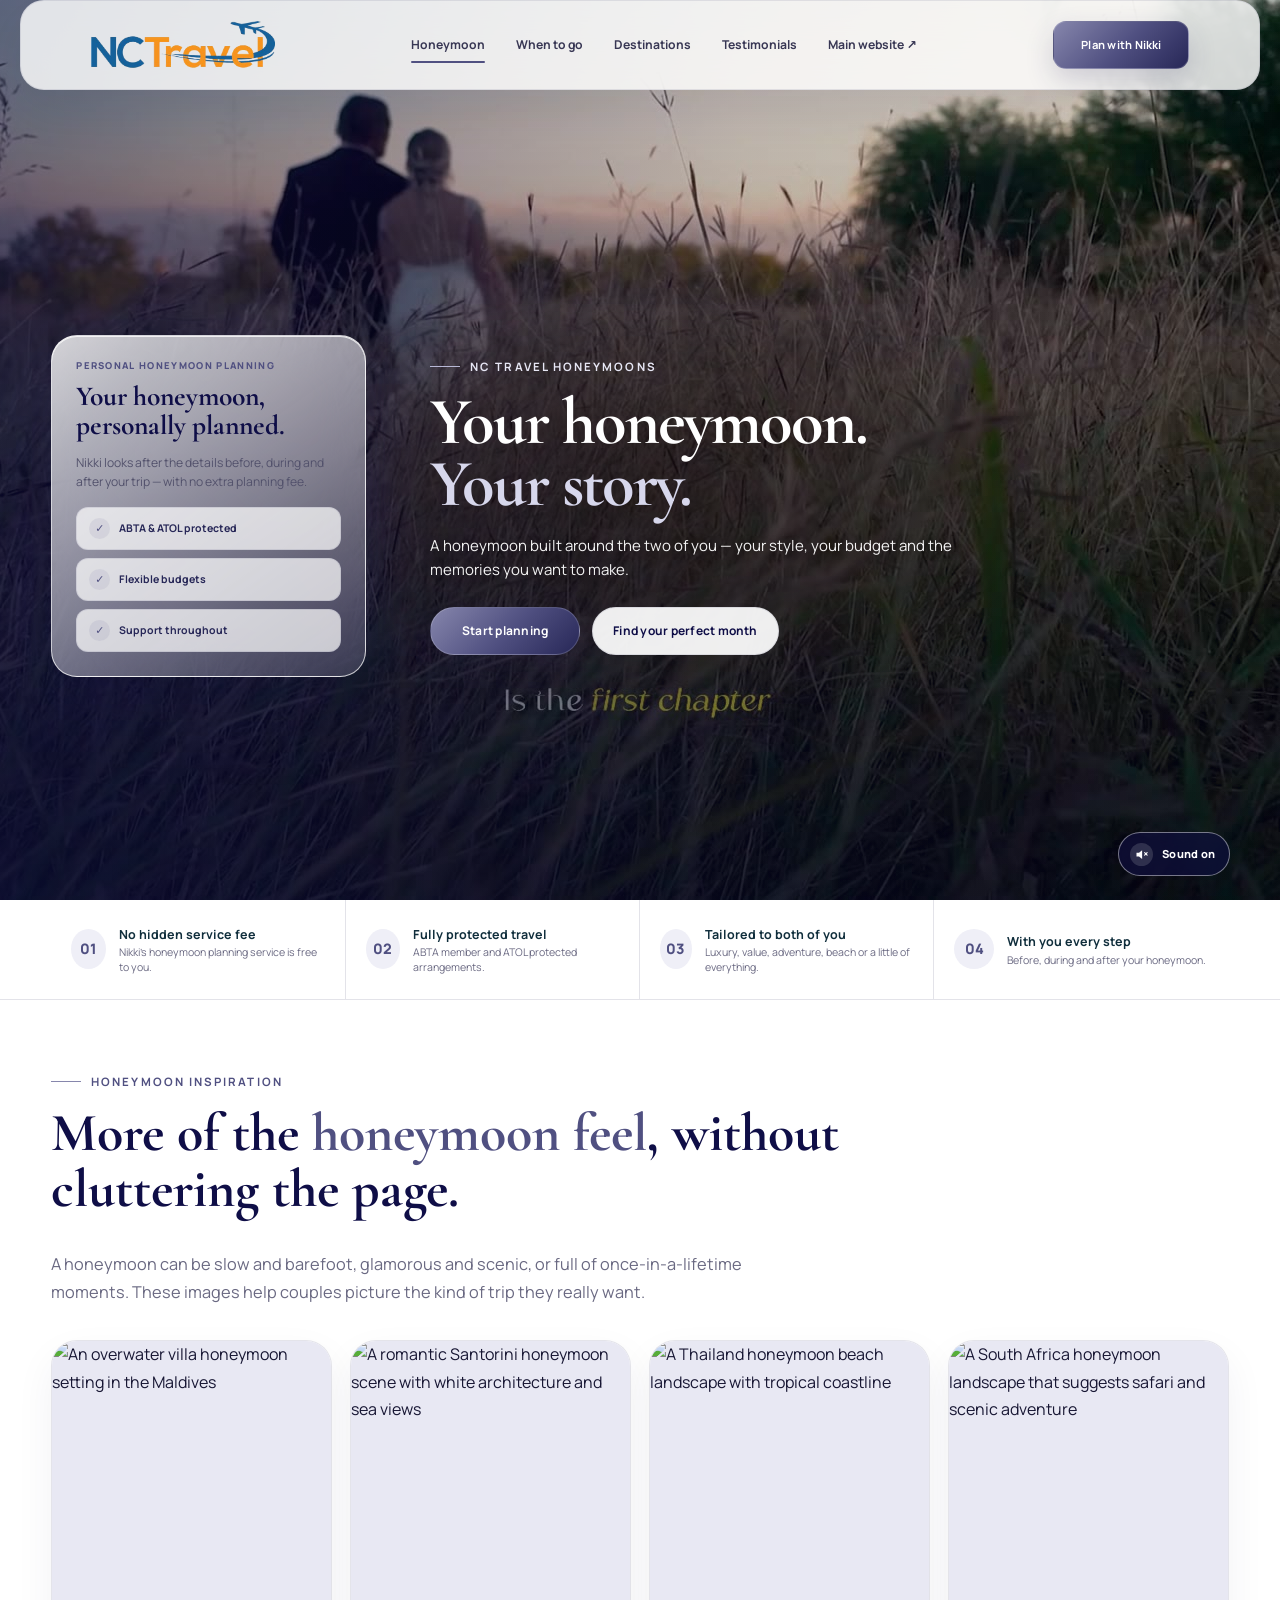
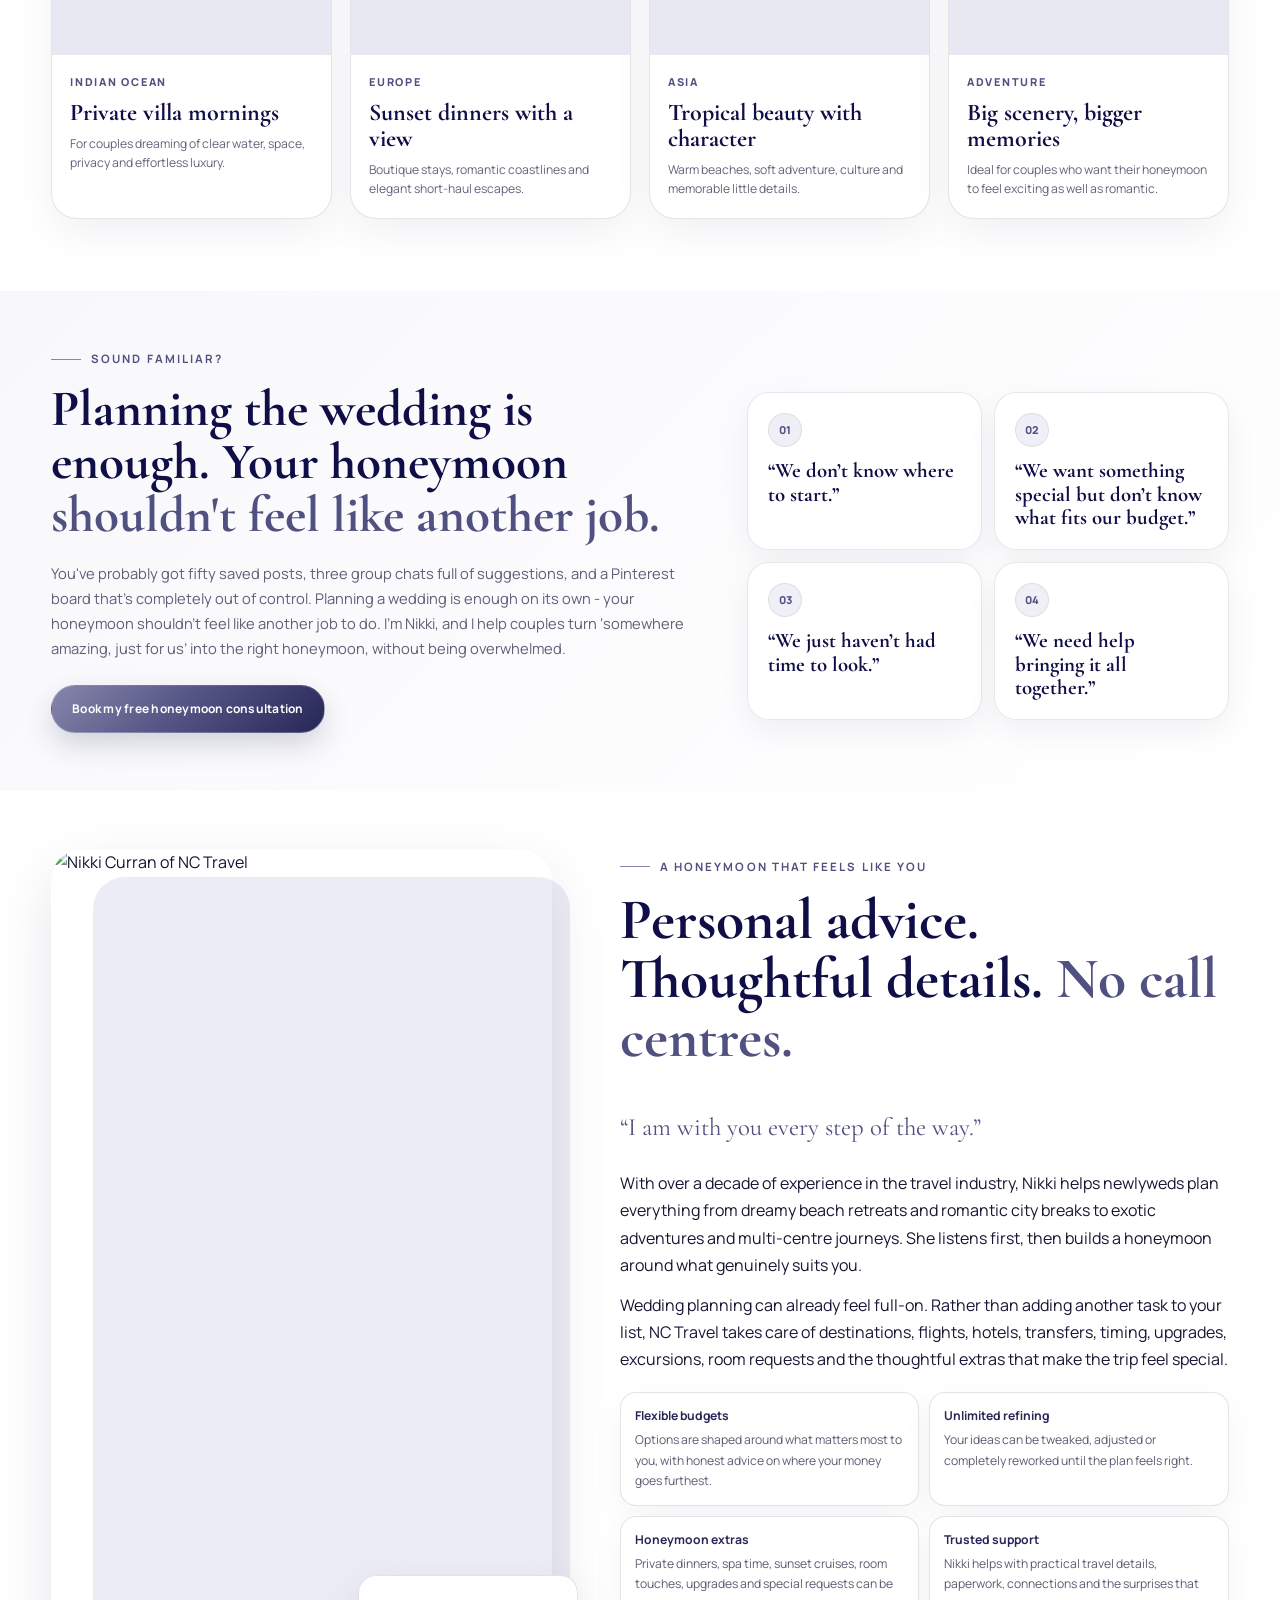
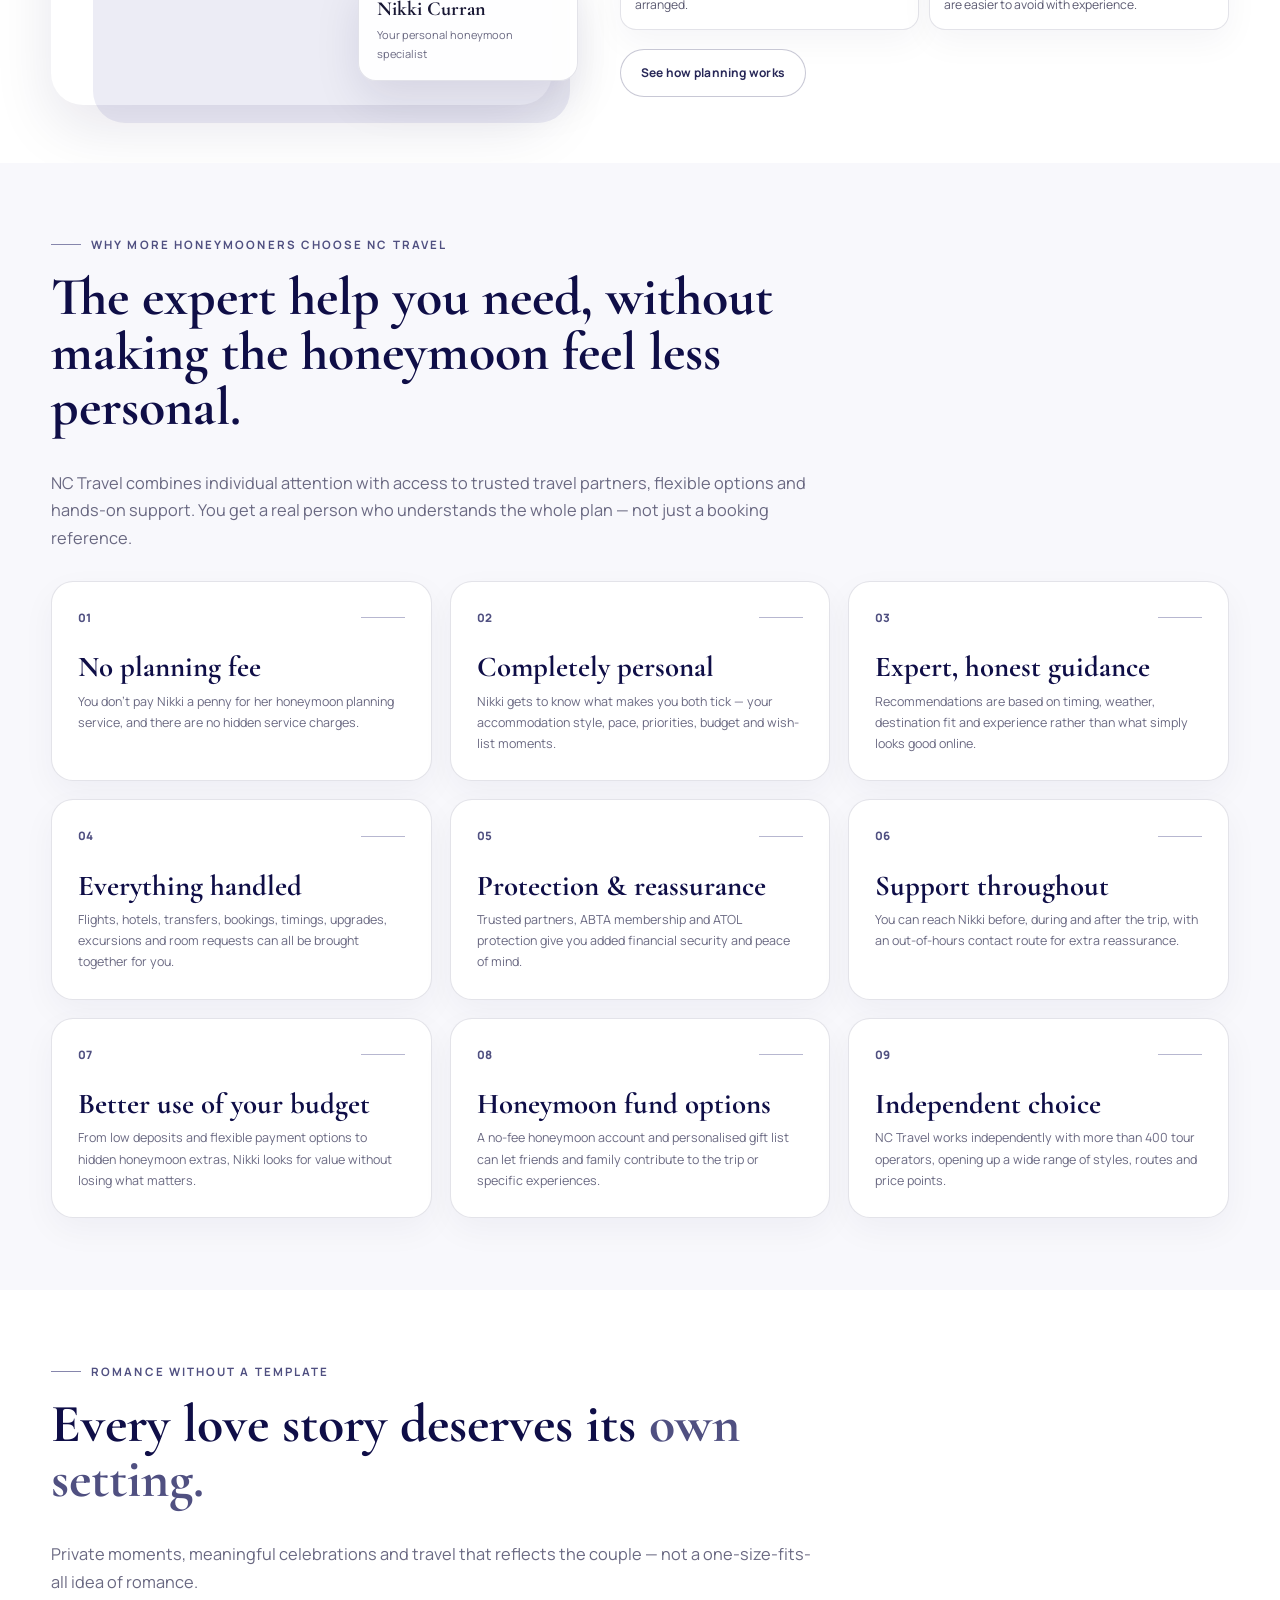
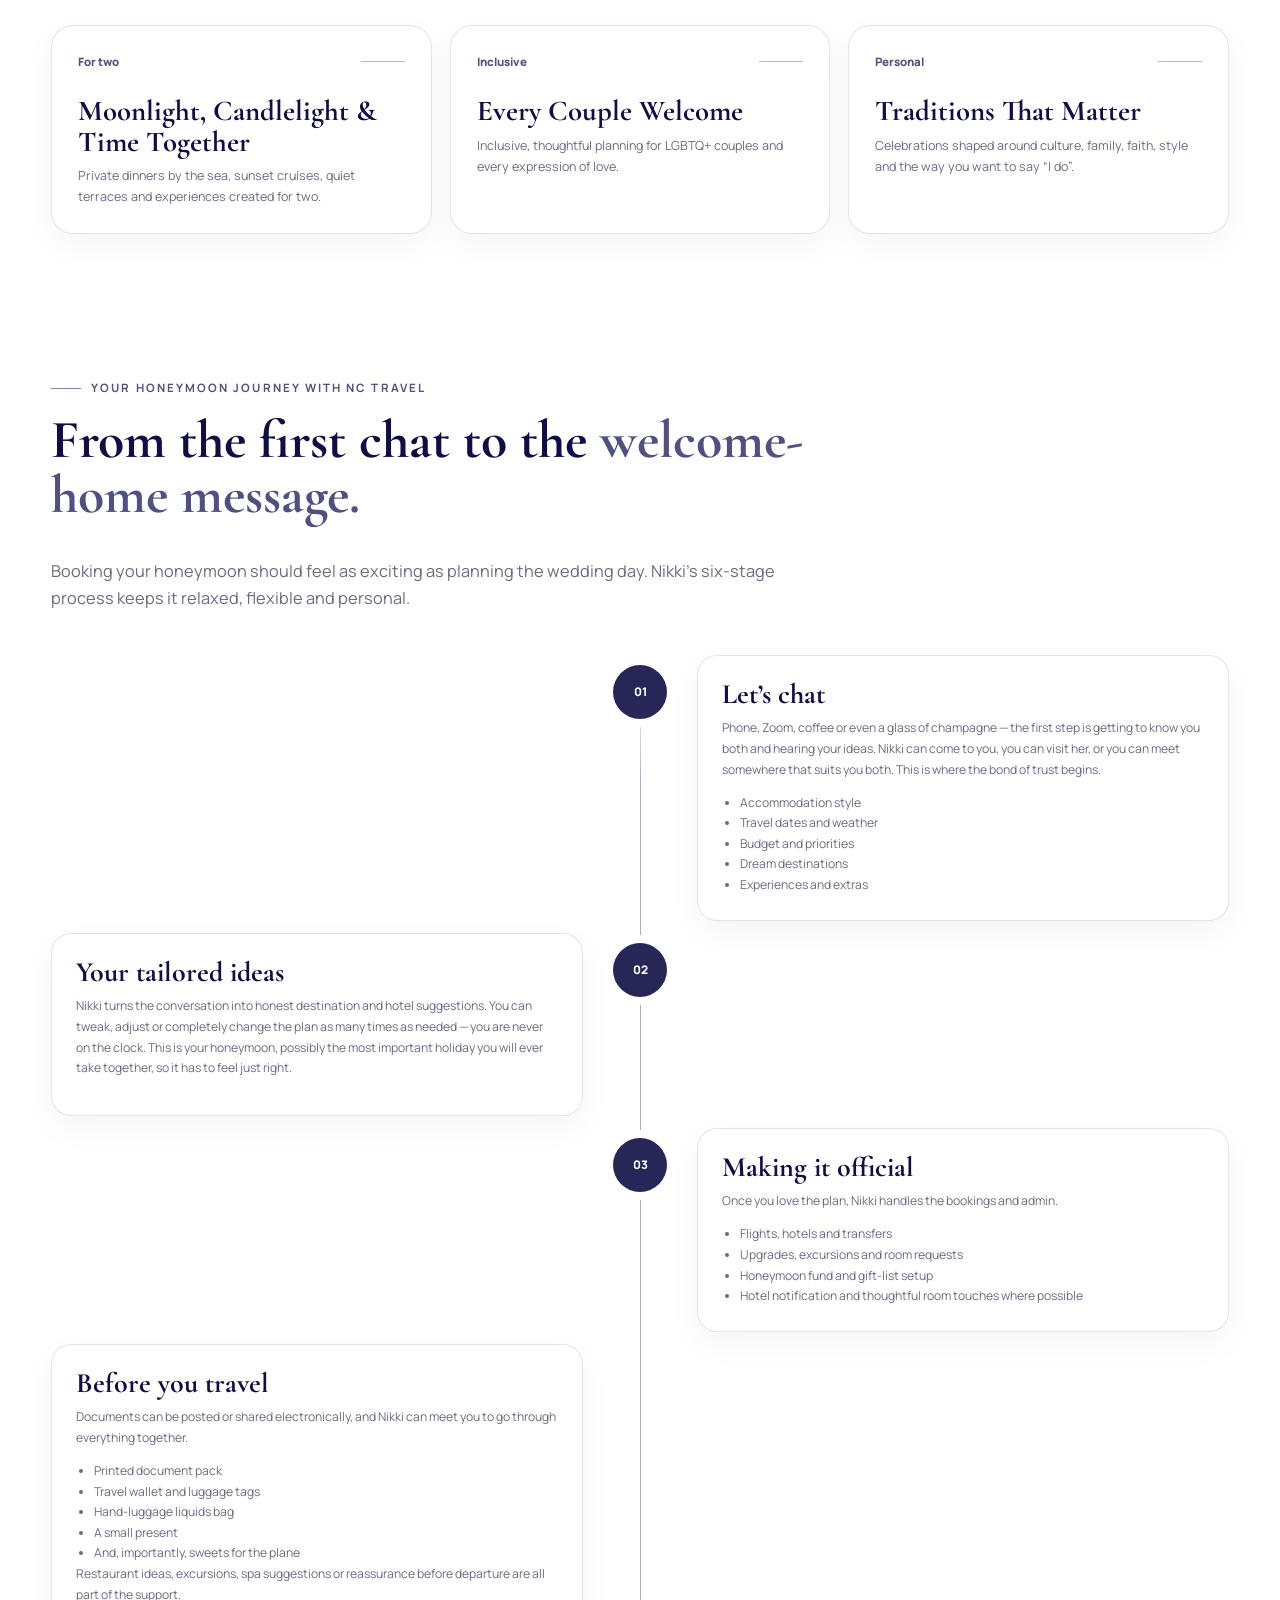
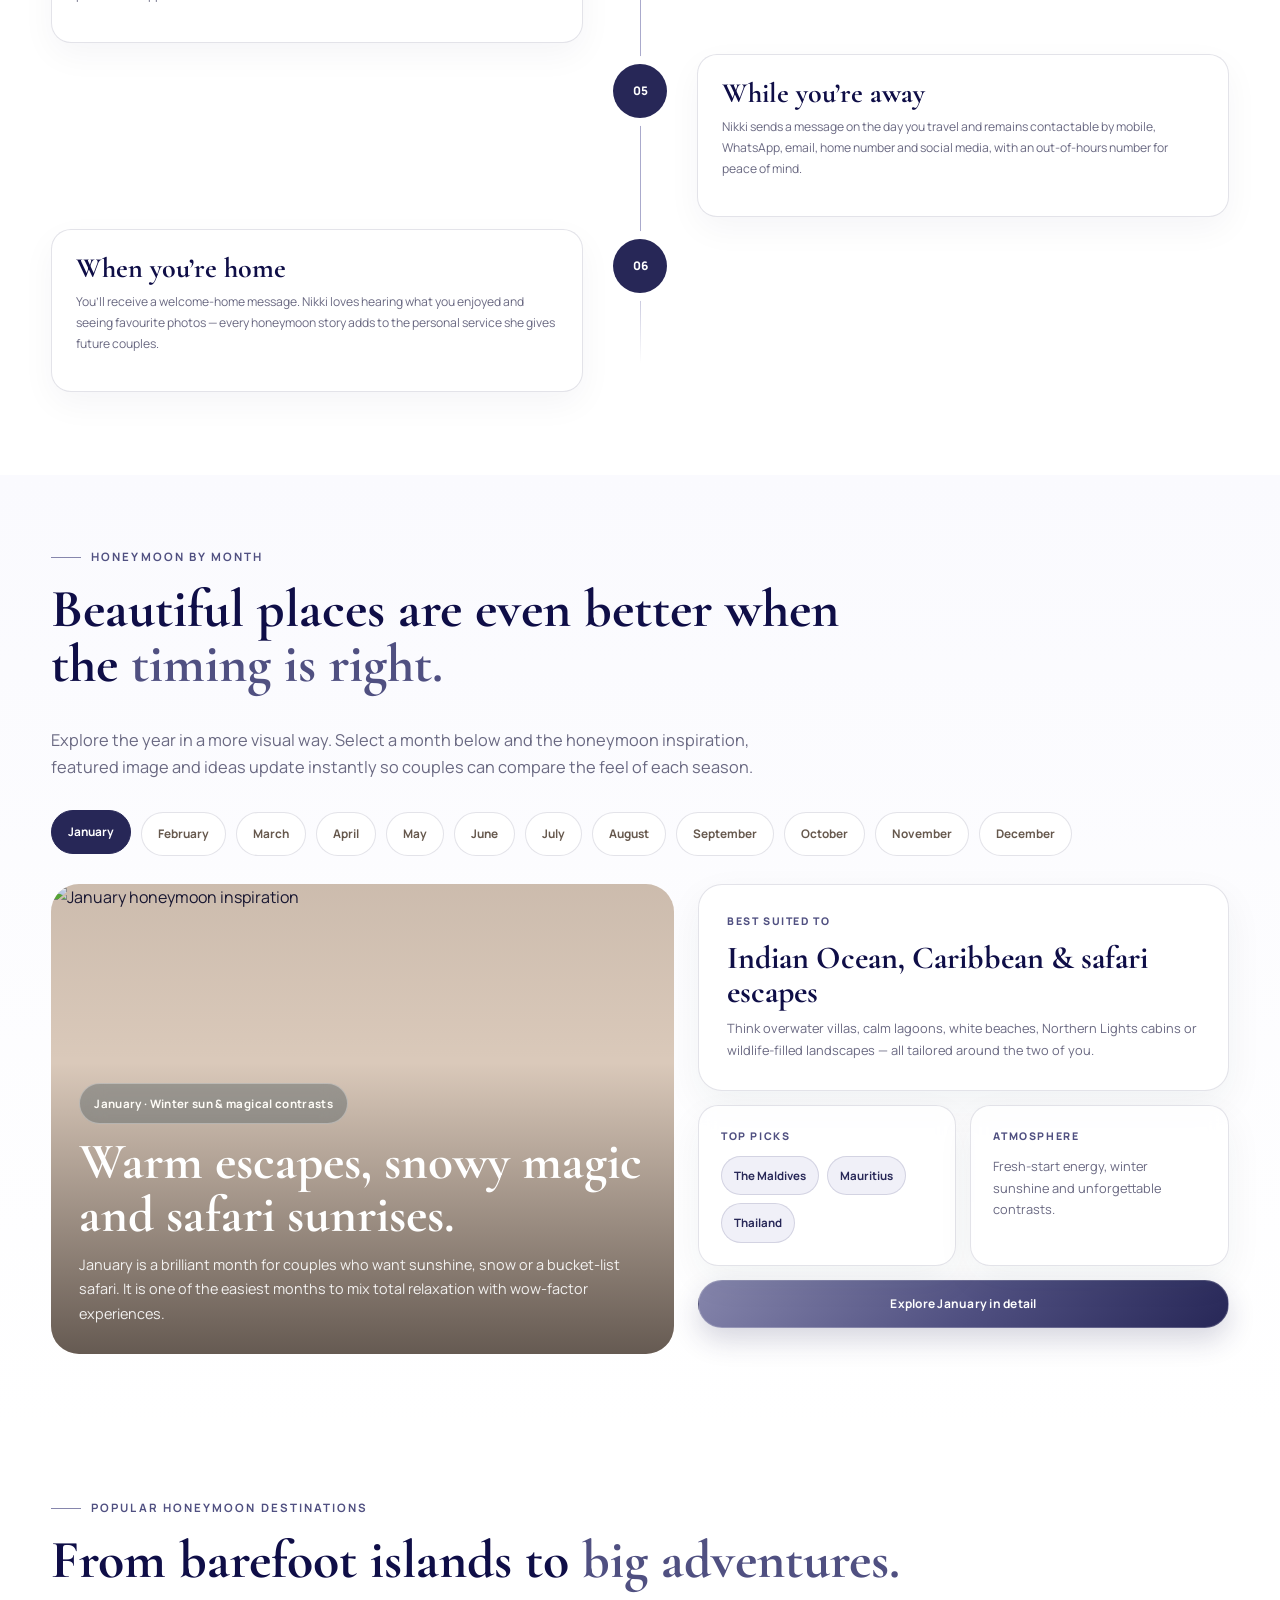
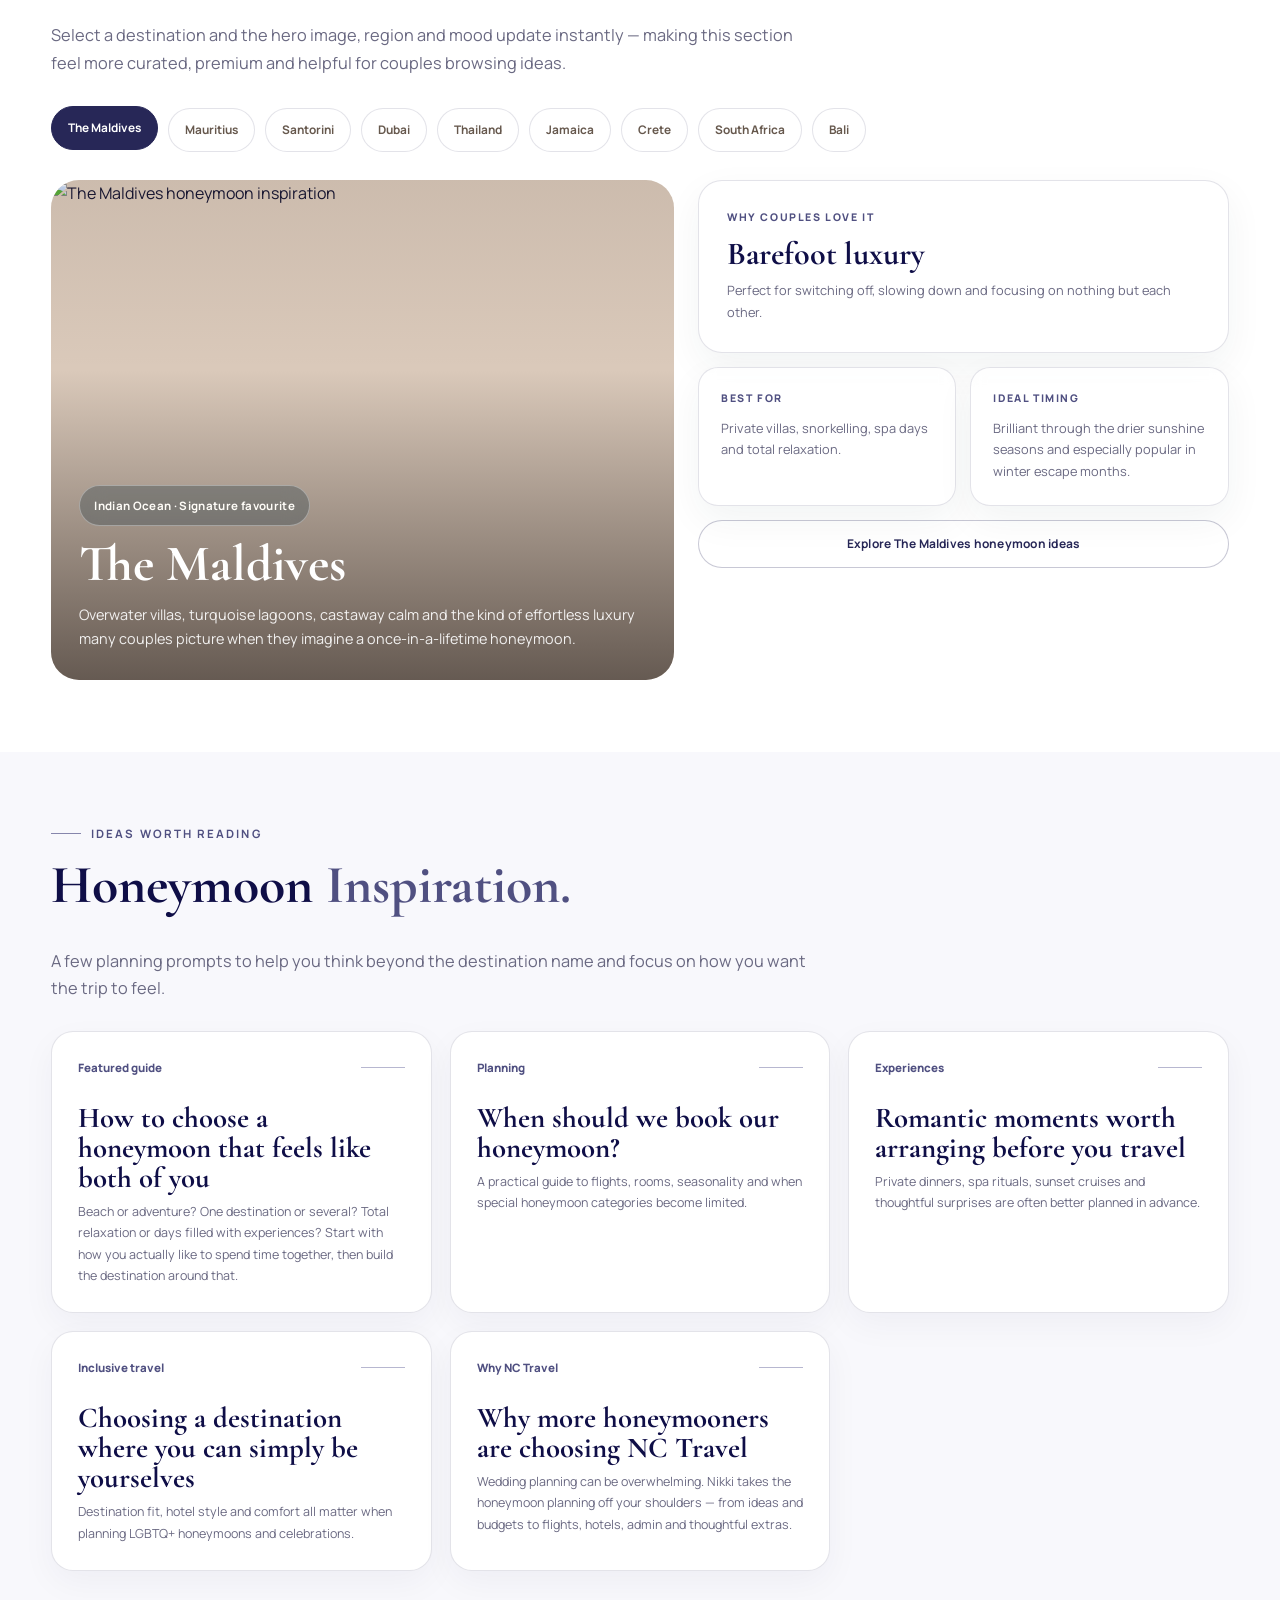
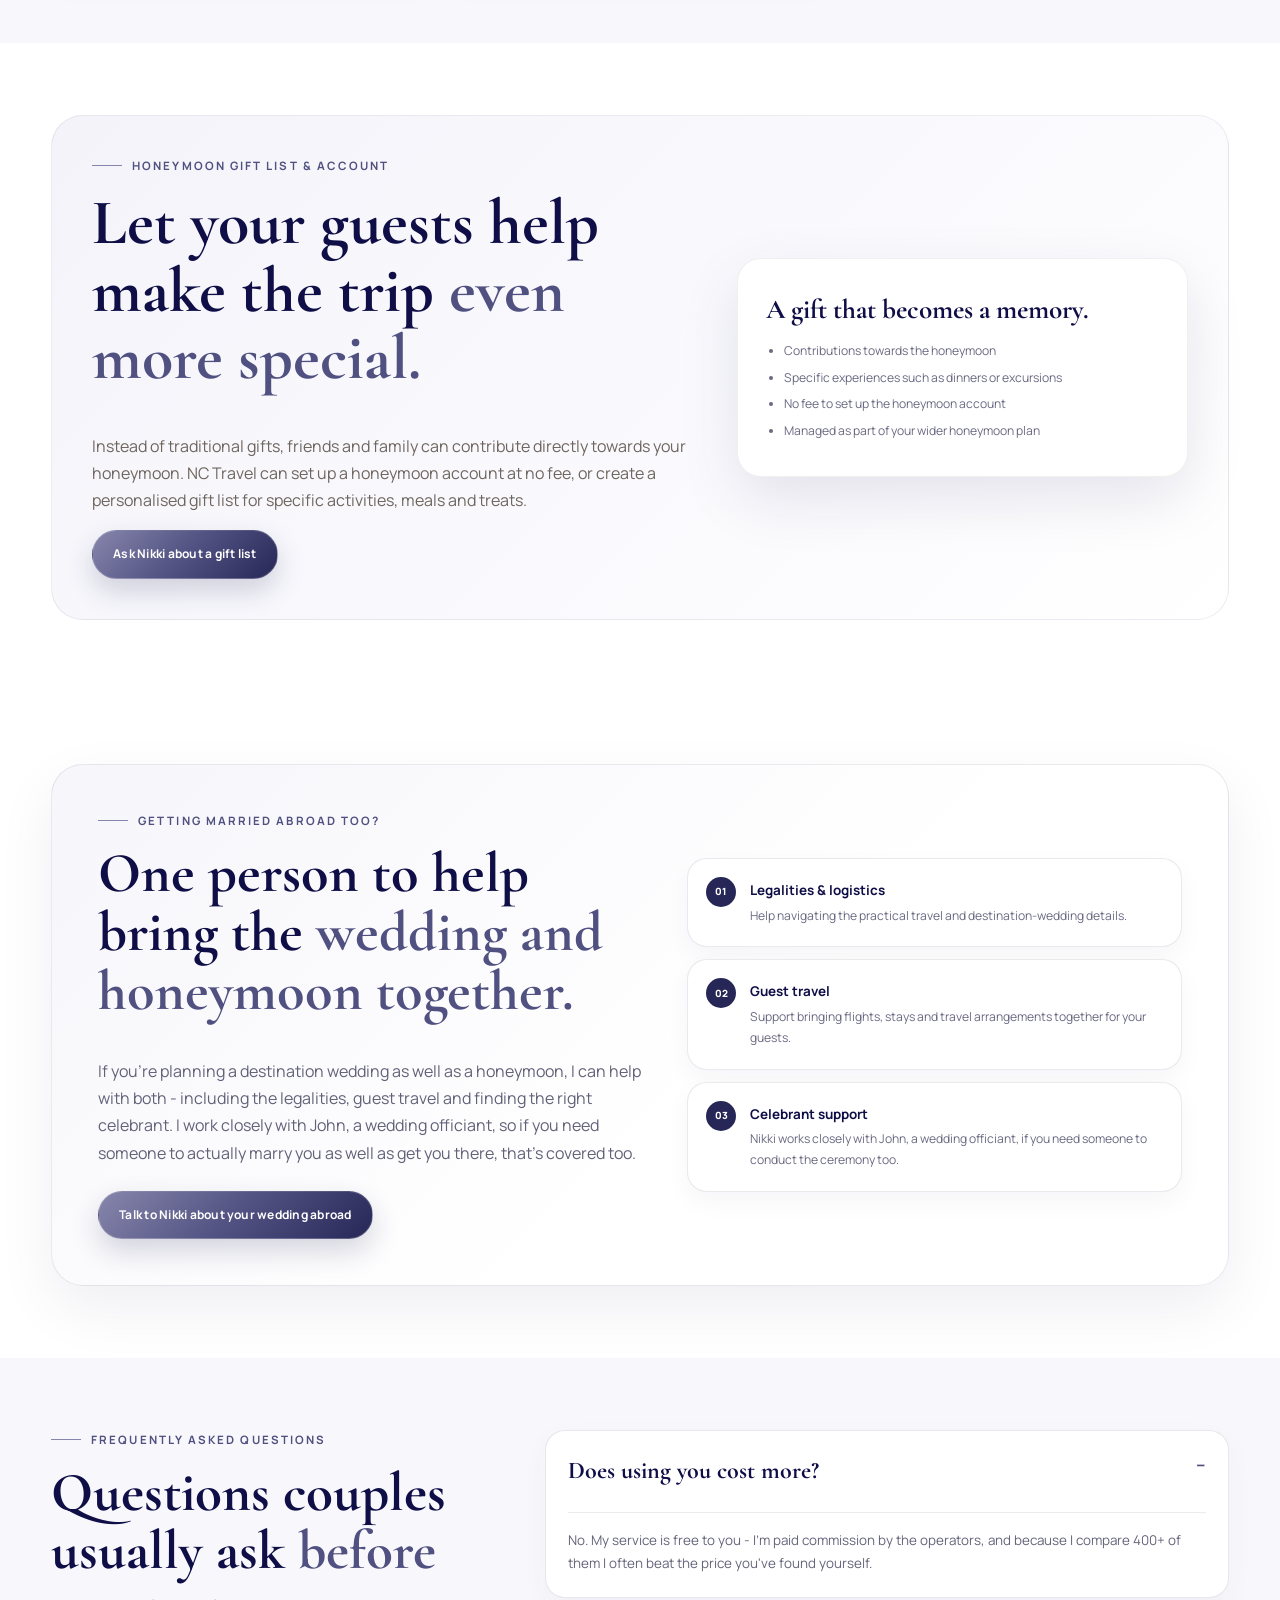
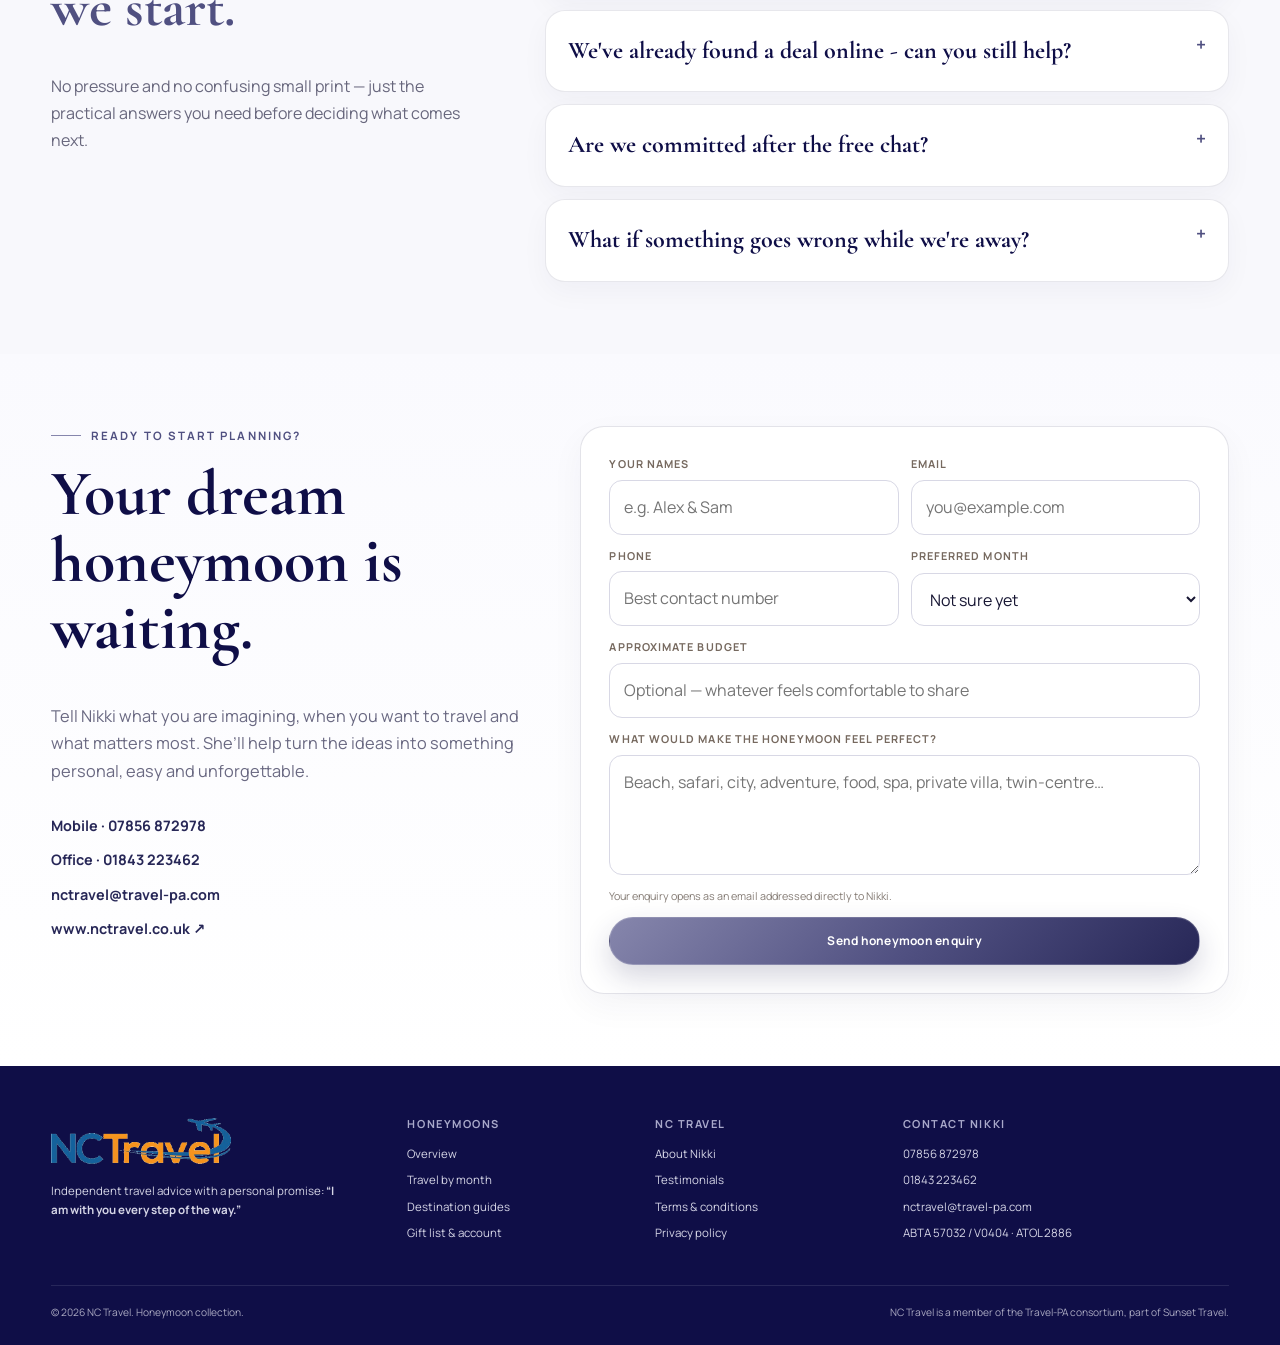
==== commit f87451ec: "Images inserted" ====
--- a/index.html
+++ b/index.html
@@ -63,6 +63,29 @@
 <div class="trust-item"><span class="trust-icon">02</span><div><b>Fully protected travel</b><small>ABTA member and ATOL protected arrangements.</small></div></div>
 <div class="trust-item"><span class="trust-icon">03</span><div><b>Tailored to both of you</b><small>Luxury, value, adventure, beach or a little of everything.</small></div></div>
 <div class="trust-item"><span class="trust-icon">04</span><div><b>With you every step</b><small>Before, during and after your honeymoon.</small></div></div>
+</div></section>
+<section class="section section-white honeymoon-gallery-section" id="honeymoon-feel"><div class="container">
+<div class="eyebrow reveal">Honeymoon inspiration</div>
+<h2 class="section-title reveal">More of the <span class="gold">honeymoon feel</span>, without cluttering the page.</h2>
+<p class="section-lead reveal">A honeymoon can be slow and barefoot, glamorous and scenic, or full of once-in-a-lifetime moments. These images help couples picture the kind of trip they really want.</p>
+<div class="photo-story-grid">
+<a class="photo-story-card reveal" href="destinations.html#indian-ocean">
+  <div class="photo-story-image"><img alt="An overwater villa honeymoon setting in the Maldives" loading="lazy" src="https://images.unsplash.com/photo-1573843981267-be1999ff37cd?auto=format&amp;fit=crop&amp;w=1200&amp;q=85"/></div>
+  <div class="photo-story-copy"><small>Indian Ocean</small><h3>Private villa mornings</h3><p>For couples dreaming of clear water, space, privacy and effortless luxury.</p></div>
+</a>
+<a class="photo-story-card reveal" href="destinations.html#europe">
+  <div class="photo-story-image"><img alt="A romantic Santorini honeymoon scene with white architecture and sea views" loading="lazy" src="https://images.unsplash.com/photo-1570077188670-e3a8d69ac5ff?auto=format&amp;fit=crop&amp;w=1200&amp;q=85"/></div>
+  <div class="photo-story-copy"><small>Europe</small><h3>Sunset dinners with a view</h3><p>Boutique stays, romantic coastlines and elegant short-haul escapes.</p></div>
+</a>
+<a class="photo-story-card reveal" href="destinations.html#asia">
+  <div class="photo-story-image"><img alt="A Thailand honeymoon beach landscape with tropical coastline" loading="lazy" src="https://images.unsplash.com/photo-1504214208698-ea1916a2195a?auto=format&amp;fit=crop&amp;w=1200&amp;q=85"/></div>
+  <div class="photo-story-copy"><small>Asia</small><h3>Tropical beauty with character</h3><p>Warm beaches, soft adventure, culture and memorable little details.</p></div>
+</a>
+<a class="photo-story-card reveal" href="destinations.html#adventure">
+  <div class="photo-story-image"><img alt="A South Africa honeymoon landscape that suggests safari and scenic adventure" loading="lazy" src="https://images.unsplash.com/photo-1516026672322-bc52d61a55d5?auto=format&amp;fit=crop&amp;w=1200&amp;q=85"/></div>
+  <div class="photo-story-copy"><small>Adventure</small><h3>Big scenery, bigger memories</h3><p>Ideal for couples who want their honeymoon to feel exciting as well as romantic.</p></div>
+</a>
+</div>
 </div></section><section class="section-sm section-paper sound-familiar-section" id="sound-familiar">
 <div class="container sound-editorial">
 <div class="sound-copy reveal">
--- a/assets/css/styles.css
+++ b/assets/css/styles.css
@@ -1756,3 +1756,37 @@
   .testimonial-cta{align-items:flex-start;flex-direction:column;padding:26px 22px}
   .testimonial-cta-actions{width:100%}.testimonial-cta-actions .btn{width:100%}
 }
+
+
+/* ===== Visual enrichment: honeymoon & destination imagery ===== */
+.honeymoon-gallery-section,.destination-photo-section{padding-top:74px;padding-bottom:74px}
+.photo-story-grid,.destination-photo-grid{display:grid;gap:18px;margin-top:34px}
+.photo-story-grid{grid-template-columns:repeat(4,1fr)}
+.destination-photo-grid{grid-template-columns:repeat(5,1fr)}
+.photo-story-card,.destination-photo-card{
+  display:flex;flex-direction:column;gap:0;border:1px solid rgba(39,39,87,.12);border-radius:26px;overflow:hidden;background:#fff;
+  box-shadow:0 16px 40px rgba(15,14,71,.055);transition:transform .25s ease, box-shadow .25s ease, border-color .25s ease;
+}
+.photo-story-card:hover,.destination-photo-card:hover{transform:translateY(-4px);box-shadow:0 24px 54px rgba(15,14,71,.09);border-color:rgba(80,80,129,.24)}
+.destination-photo-card{padding:0;cursor:pointer;text-align:left;color:inherit}
+.destination-photo-card:focus-visible,.photo-story-card:focus-visible{outline:3px solid rgba(134,134,172,.42);outline-offset:2px}
+.photo-story-image,.destination-photo-image{position:relative;overflow:hidden;background:#e8e8f3}
+.photo-story-image{aspect-ratio:4/4.5}
+.destination-photo-image{aspect-ratio:4/3.9}
+.photo-story-image img,.destination-photo-image img{width:100%;height:100%;object-fit:cover;display:block;transition:transform .55s ease}
+.photo-story-card:hover img,.destination-photo-card:hover img{transform:scale(1.04)}
+.photo-story-copy,.destination-photo-copy{padding:18px 18px 20px}
+.photo-story-copy small,.destination-photo-copy small{display:block;margin-bottom:8px;color:#505081;font-size:.68rem;text-transform:uppercase;letter-spacing:.16em;font-weight:800}
+.photo-story-copy h3,.destination-photo-copy h3{font-size:1.5rem;line-height:1.08;margin:0 0 8px;color:#0f0e47}
+.photo-story-copy p,.destination-photo-copy p{margin:0;font-size:.76rem;line-height:1.6;color:#64637a}
+.destination-photo-copy h3{font-size:1.35rem}
+
+@media(max-width:1100px){
+  .photo-story-grid{grid-template-columns:repeat(2,1fr)}
+  .destination-photo-grid{grid-template-columns:repeat(3,1fr)}
+}
+@media(max-width:700px){
+  .honeymoon-gallery-section,.destination-photo-section{padding-top:56px;padding-bottom:56px}
+  .photo-story-grid,.destination-photo-grid{grid-template-columns:1fr;margin-top:26px}
+  .photo-story-copy,.destination-photo-copy{padding:16px 16px 18px}
+}
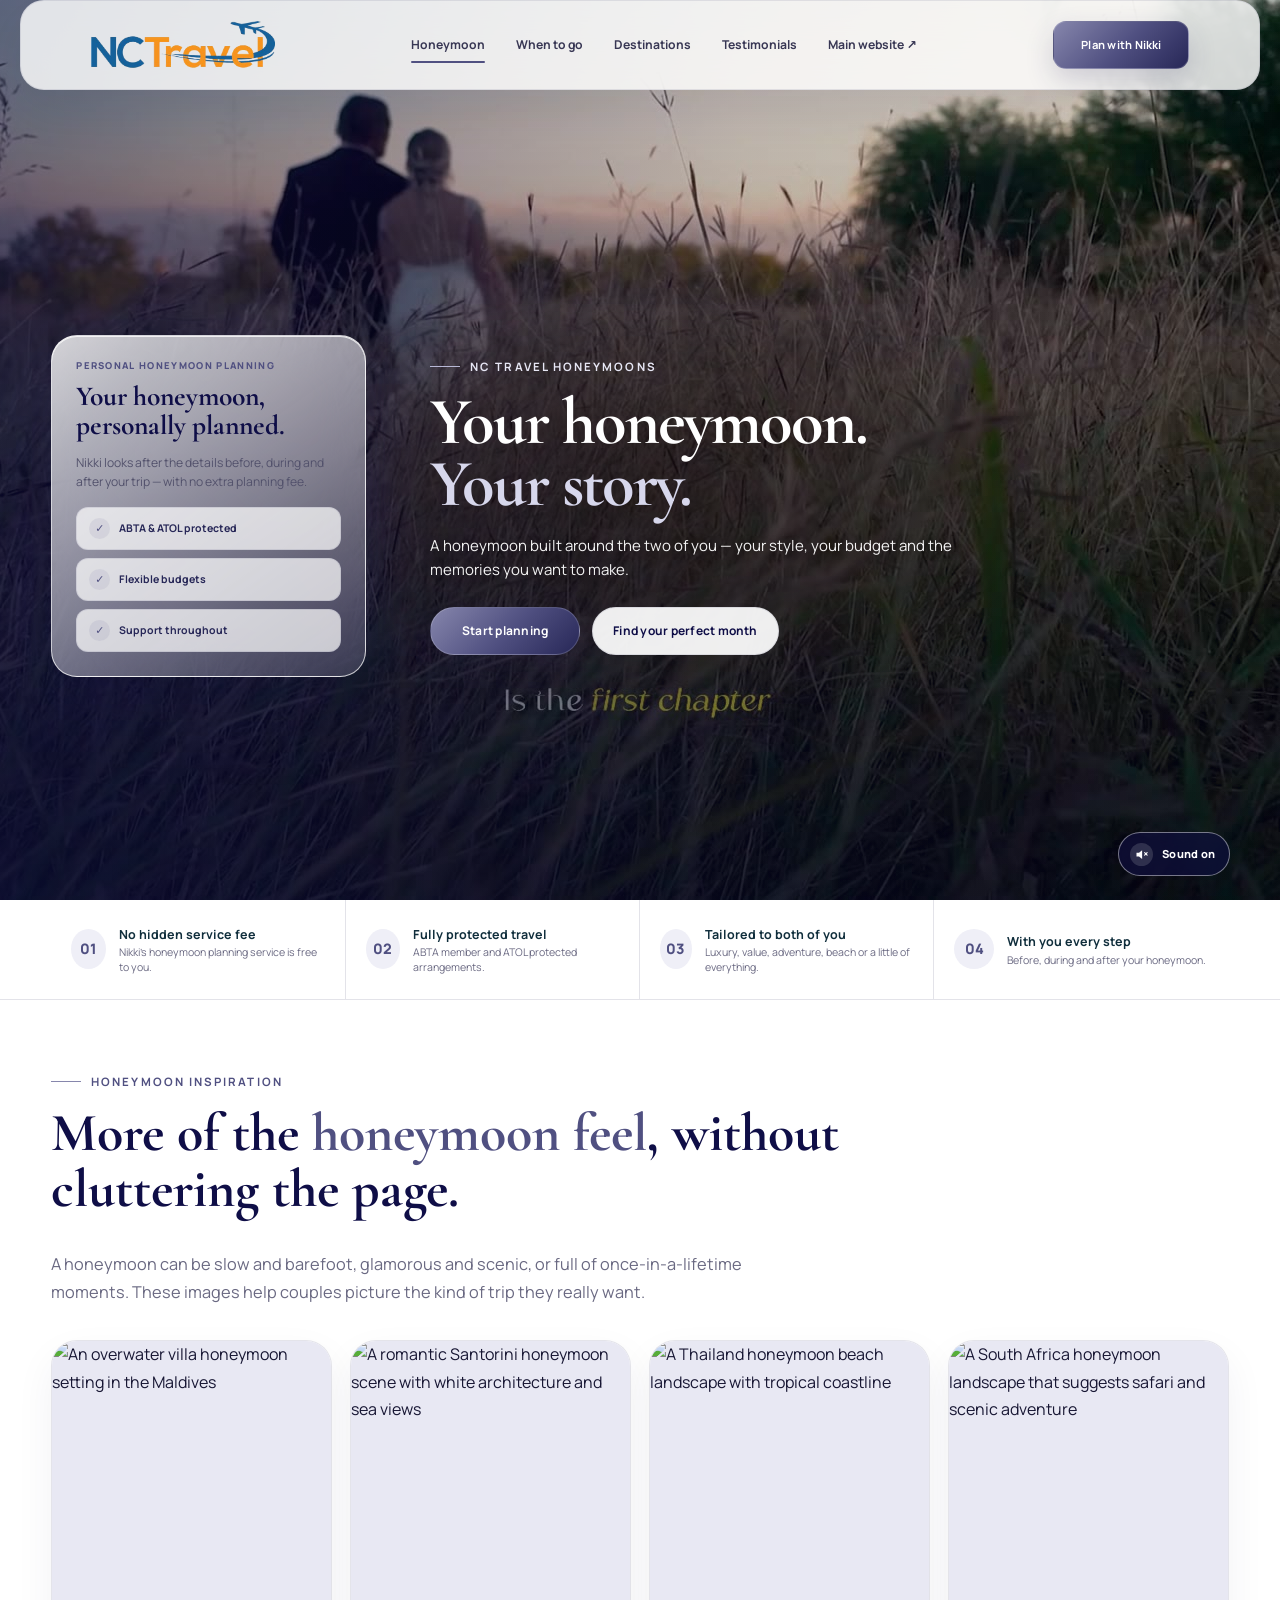
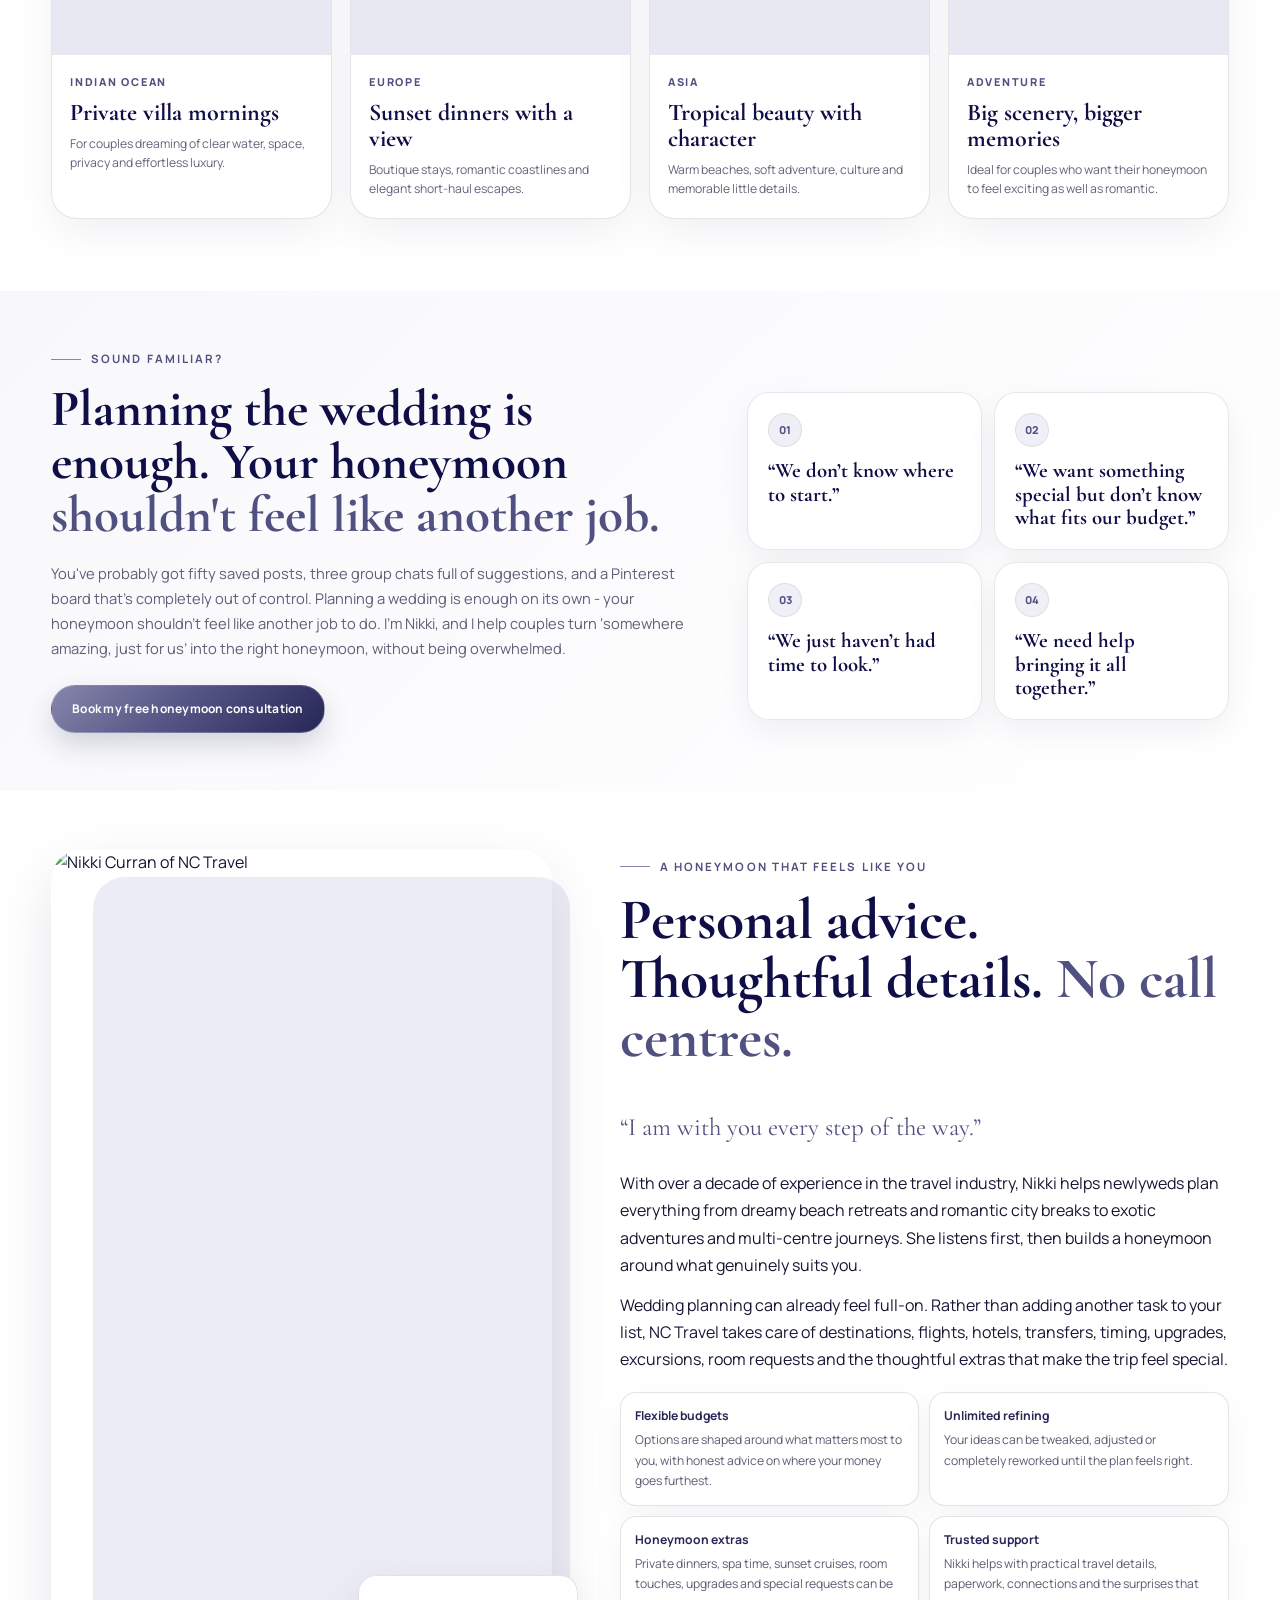
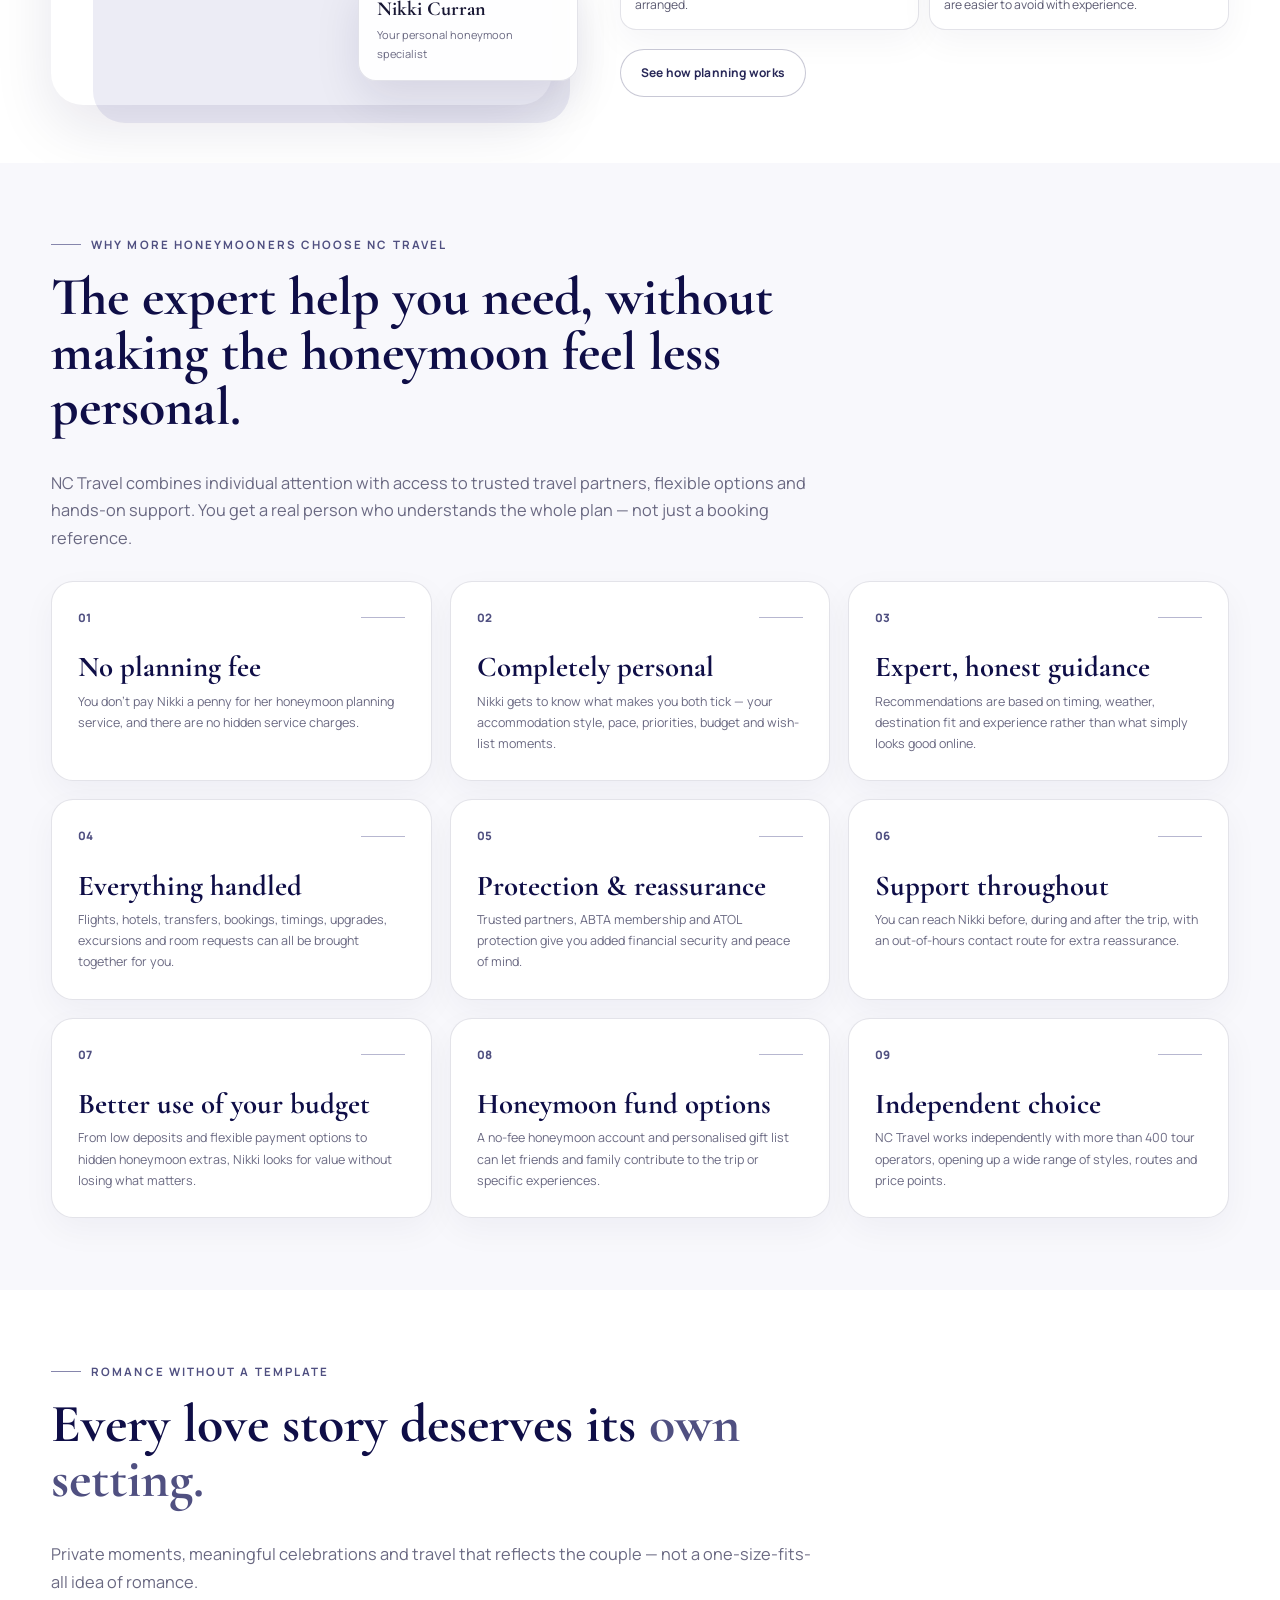
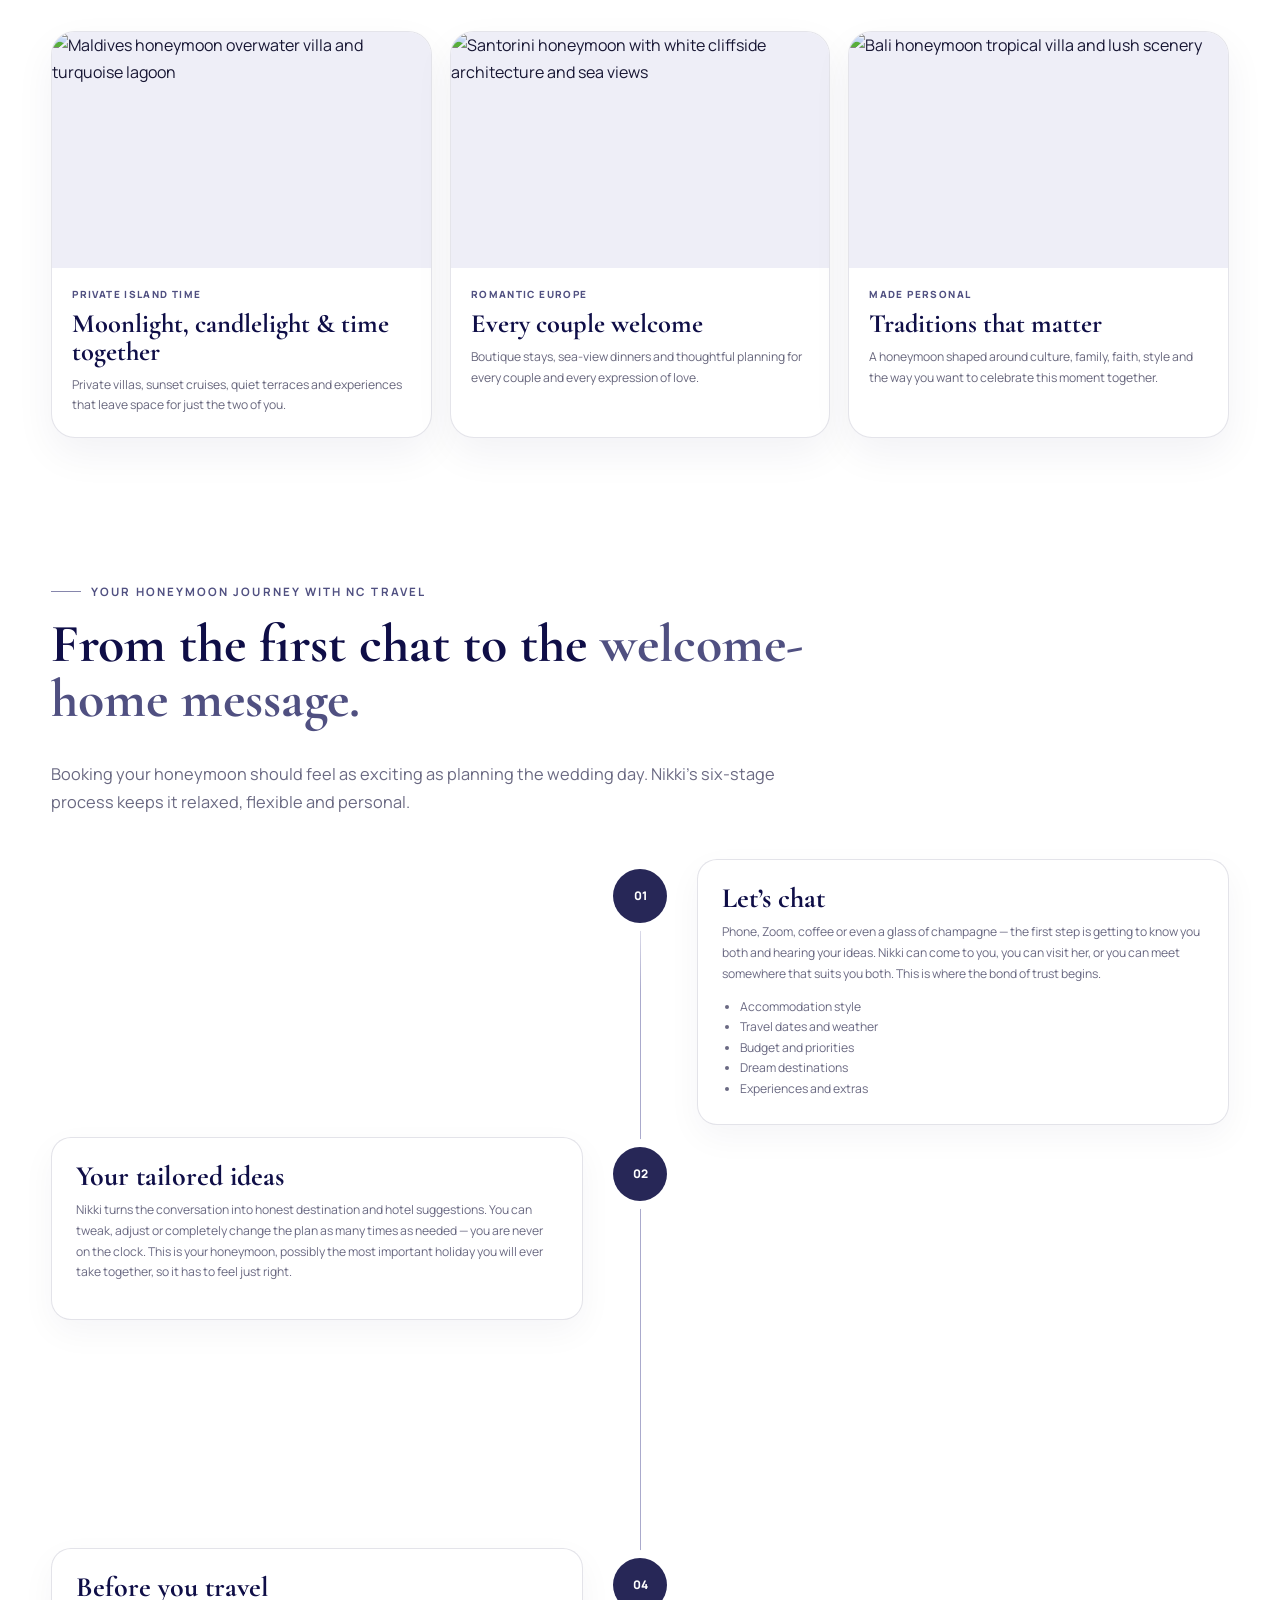
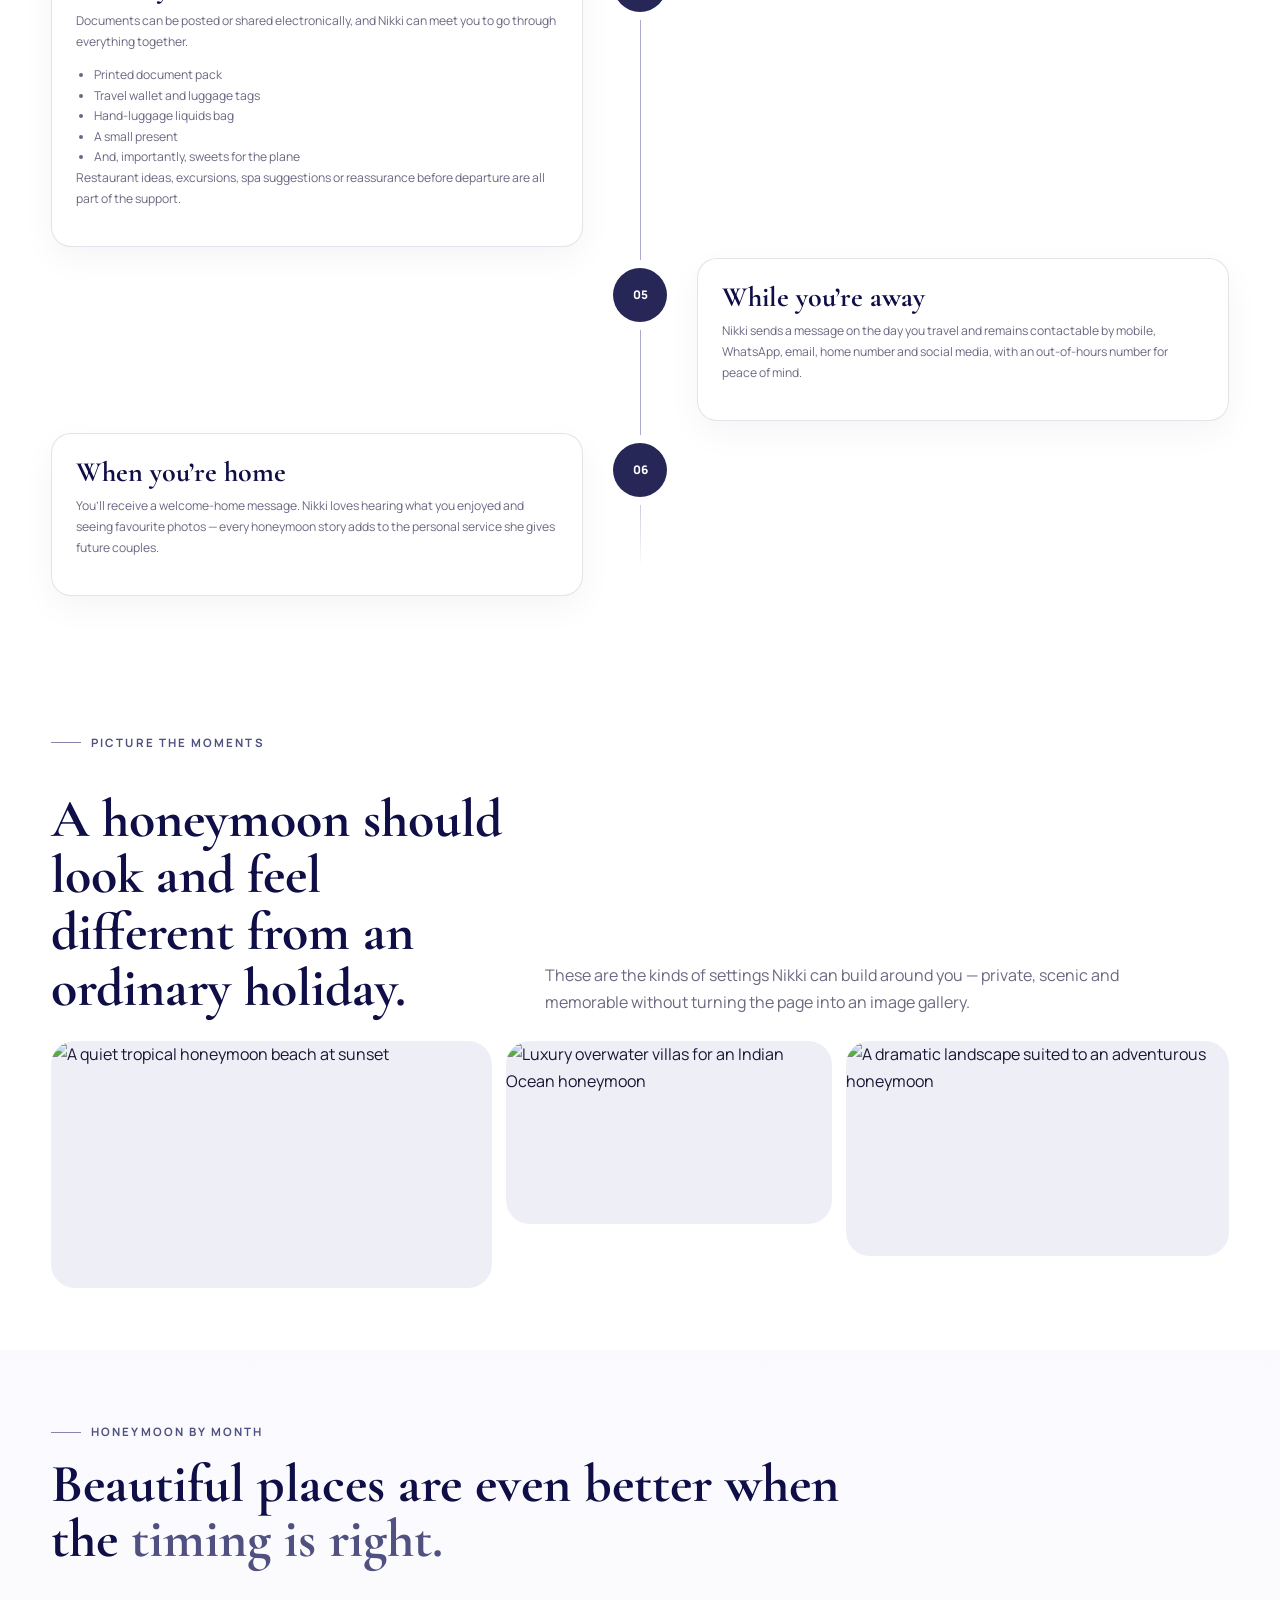
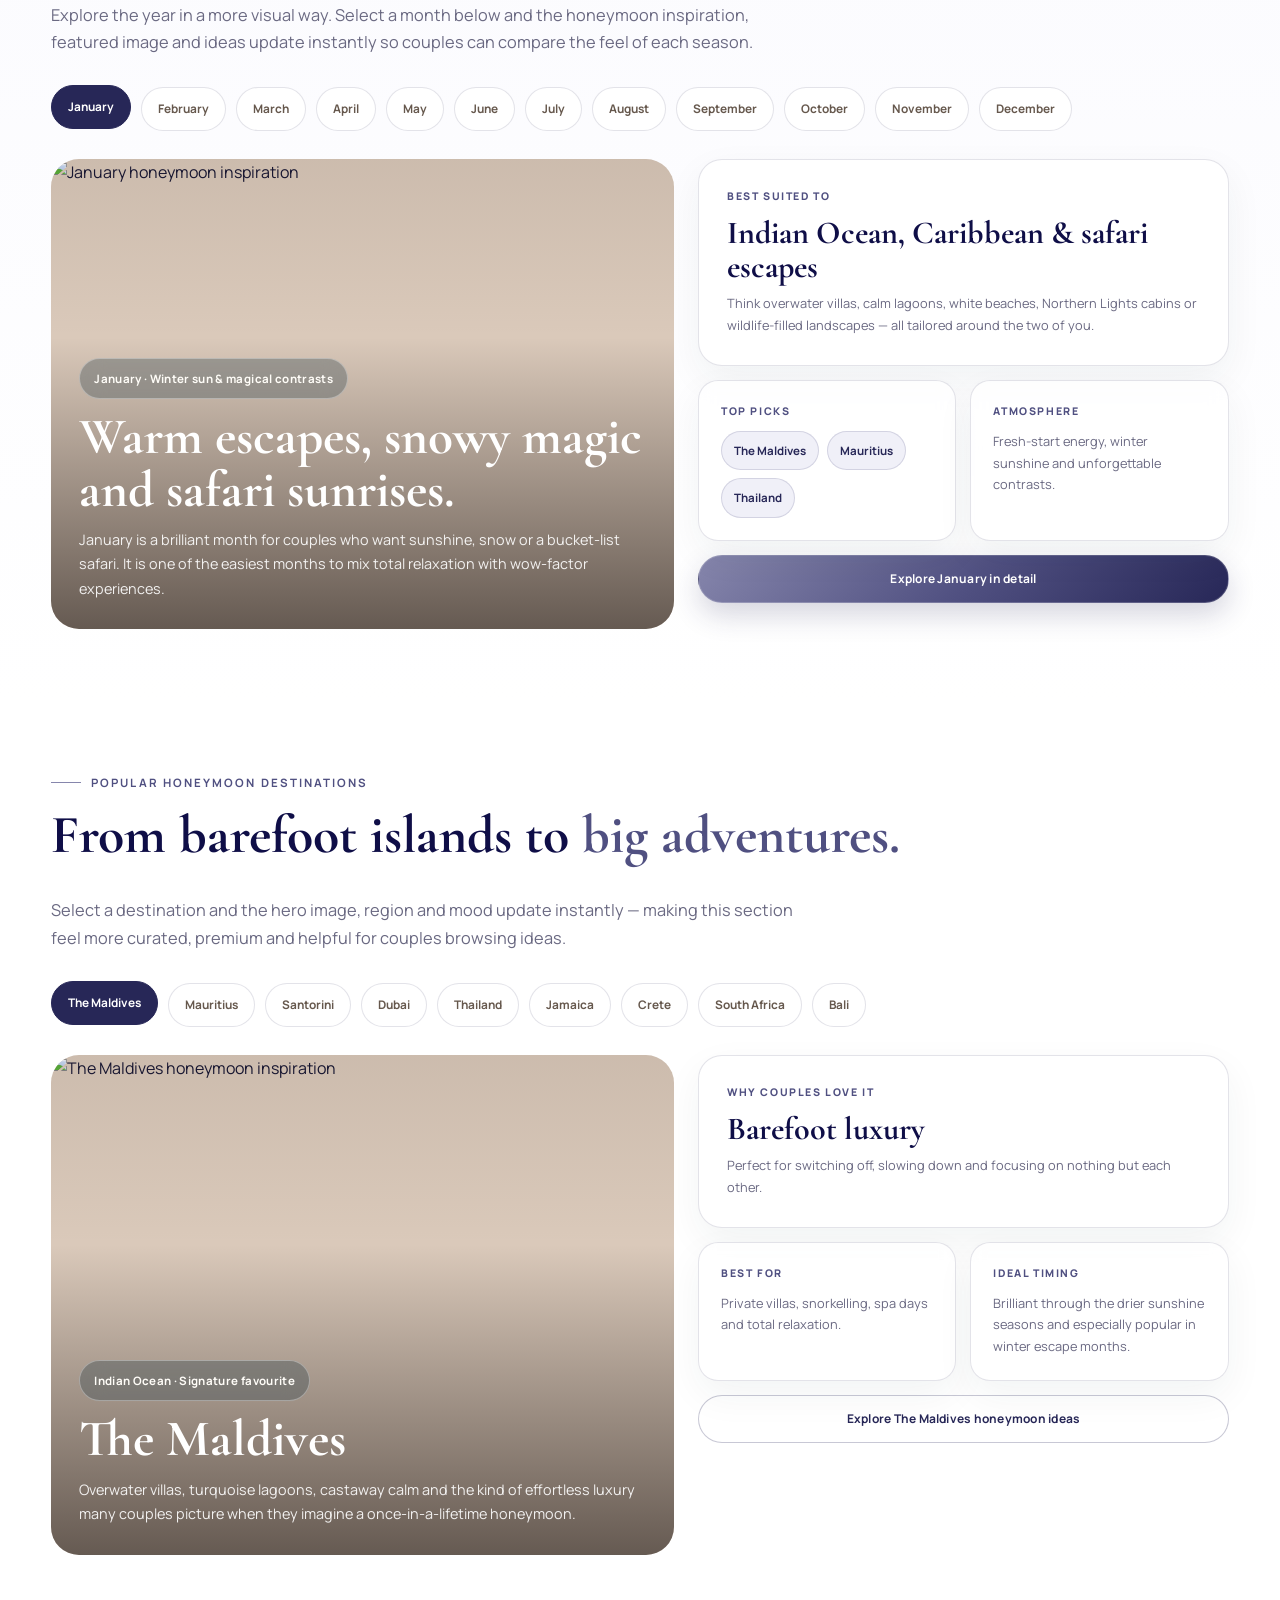
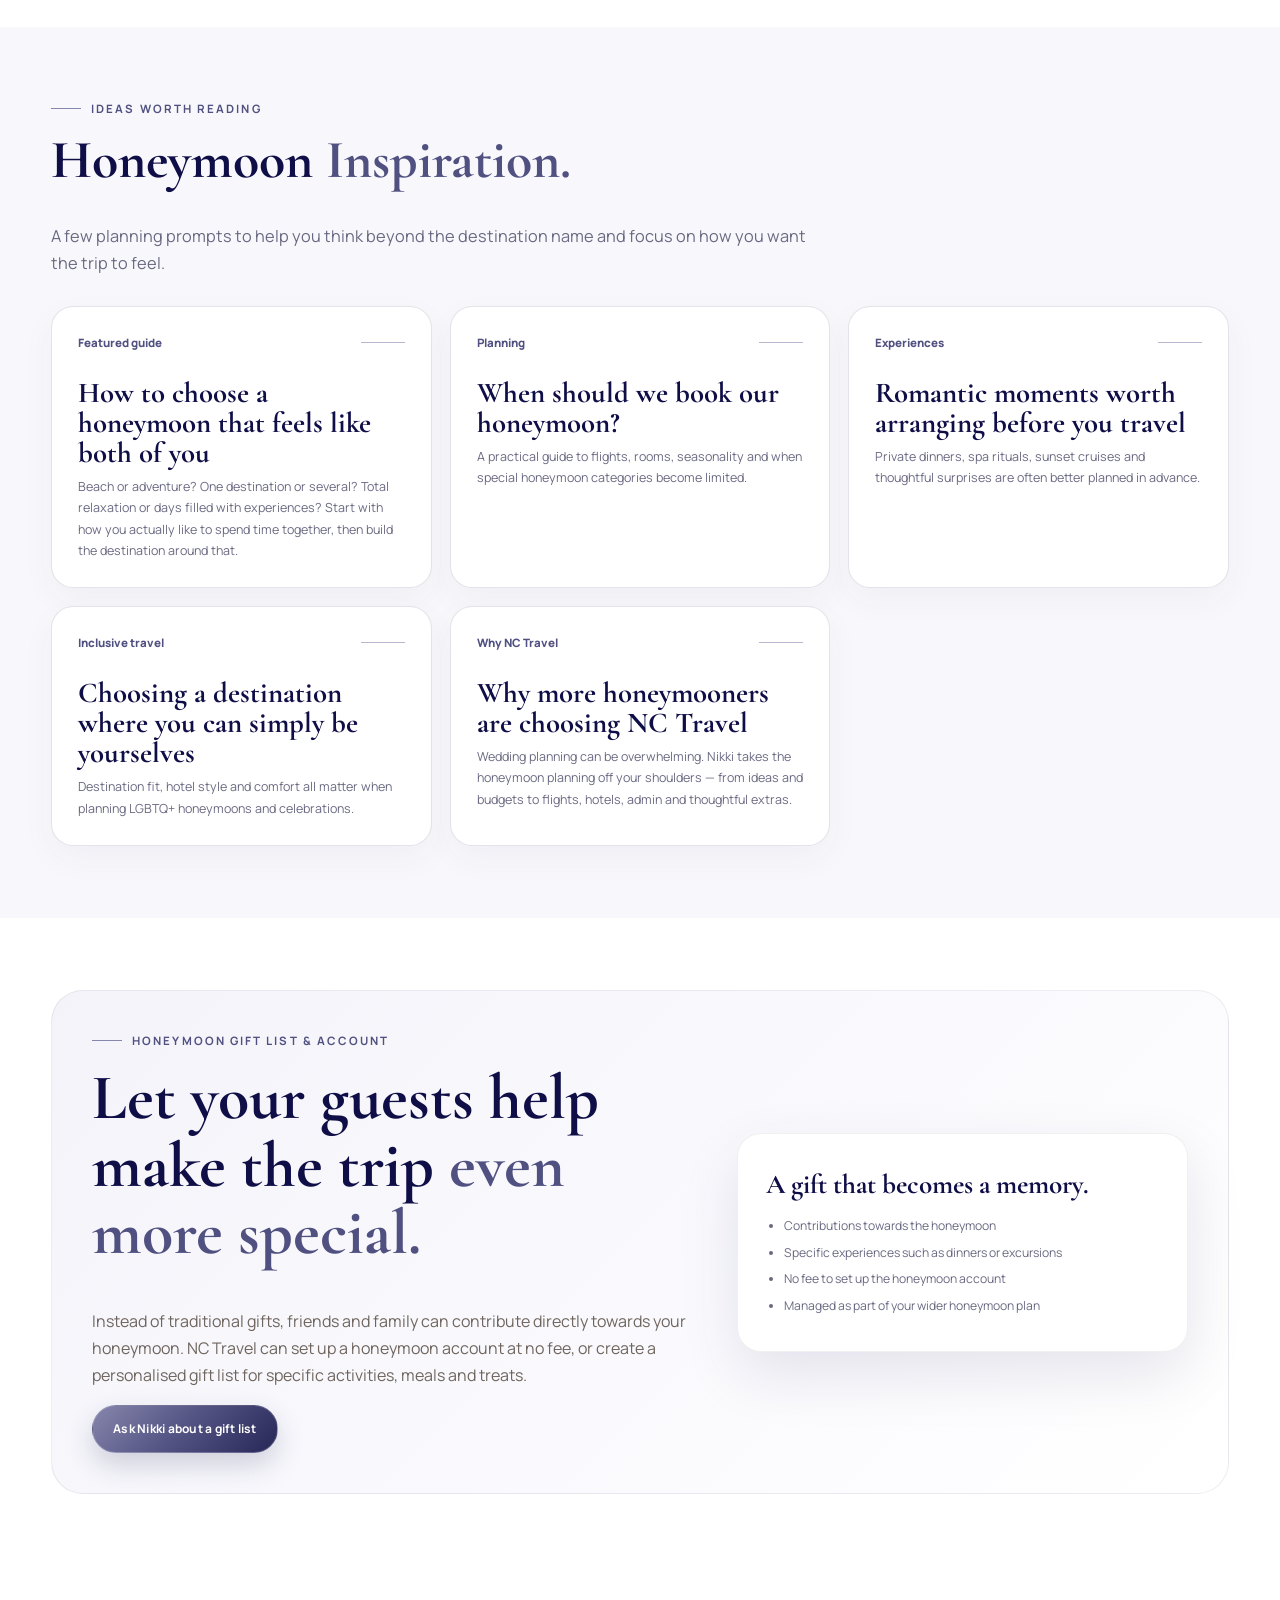
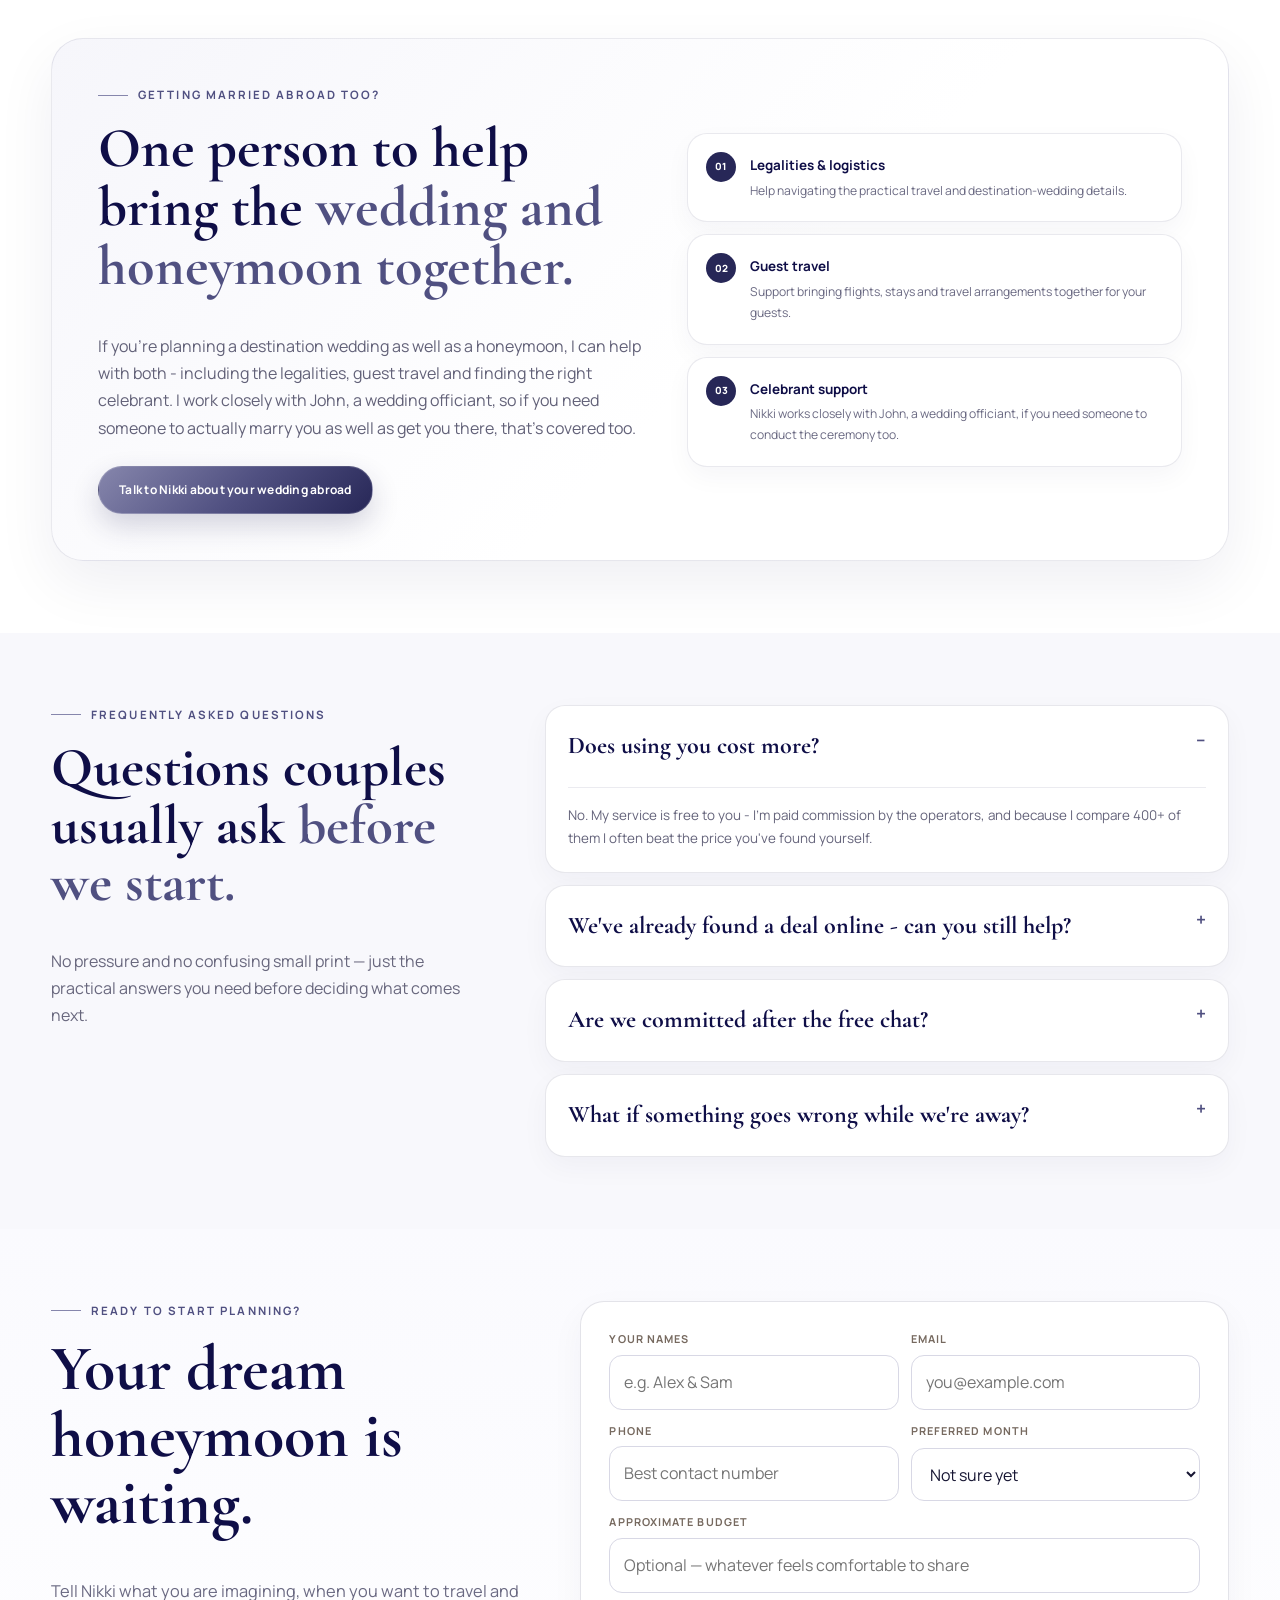
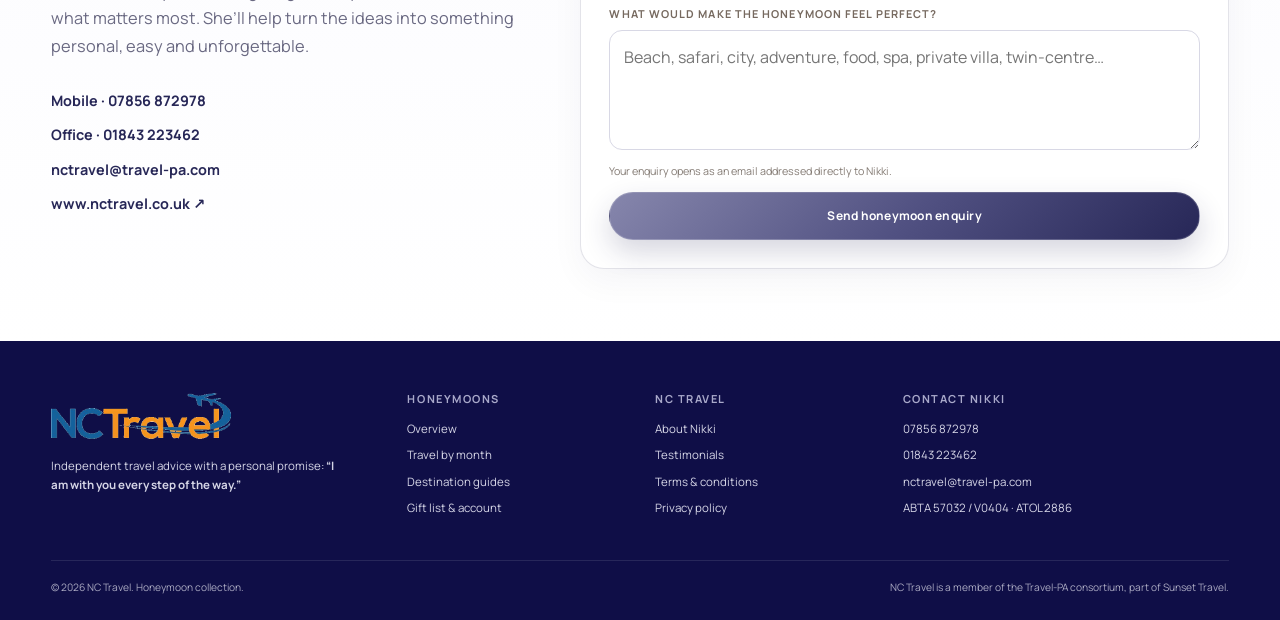
==== commit 70ae84c3: "Images updated" ====
--- a/index.html
+++ b/index.html
@@ -1,4 +1,5 @@
 <!DOCTYPE html>
+
 <html lang="en"><head><meta charset="utf-8"/><meta content="width=device-width,initial-scale=1" name="viewport"/><meta content="#ffffff" name="theme-color"/><meta content="Premium personal honeymoon planning with Nikki Curran at NC Travel — destination guidance, month-by-month inspiration, gift lists and support every step of the way." name="description"/><title>NC Travel Honeymoons | Personal, Tailor-Made Honeymoon Planning</title><link href="assets/img/nc-travel-logo.png" rel="icon"/><link href="assets/css/styles.css" rel="stylesheet"/></head><body class="home-page"><header class="site-header">
 <div class="container nav">
 <a aria-label="NC Travel home" class="logo-wrap" href="https://www.nctravel.co.uk/">
@@ -70,20 +71,20 @@
 <p class="section-lead reveal">A honeymoon can be slow and barefoot, glamorous and scenic, or full of once-in-a-lifetime moments. These images help couples picture the kind of trip they really want.</p>
 <div class="photo-story-grid">
 <a class="photo-story-card reveal" href="destinations.html#indian-ocean">
-  <div class="photo-story-image"><img alt="An overwater villa honeymoon setting in the Maldives" loading="lazy" src="https://images.unsplash.com/photo-1573843981267-be1999ff37cd?auto=format&amp;fit=crop&amp;w=1200&amp;q=85"/></div>
-  <div class="photo-story-copy"><small>Indian Ocean</small><h3>Private villa mornings</h3><p>For couples dreaming of clear water, space, privacy and effortless luxury.</p></div>
+<div class="photo-story-image"><img alt="An overwater villa honeymoon setting in the Maldives" loading="lazy" src="https://images.unsplash.com/photo-1573843981267-be1999ff37cd?auto=format&amp;fit=crop&amp;w=1200&amp;q=85"/></div>
+<div class="photo-story-copy"><small>Indian Ocean</small><h3>Private villa mornings</h3><p>For couples dreaming of clear water, space, privacy and effortless luxury.</p></div>
 </a>
 <a class="photo-story-card reveal" href="destinations.html#europe">
-  <div class="photo-story-image"><img alt="A romantic Santorini honeymoon scene with white architecture and sea views" loading="lazy" src="https://images.unsplash.com/photo-1570077188670-e3a8d69ac5ff?auto=format&amp;fit=crop&amp;w=1200&amp;q=85"/></div>
-  <div class="photo-story-copy"><small>Europe</small><h3>Sunset dinners with a view</h3><p>Boutique stays, romantic coastlines and elegant short-haul escapes.</p></div>
+<div class="photo-story-image"><img alt="A romantic Santorini honeymoon scene with white architecture and sea views" loading="lazy" src="https://images.unsplash.com/photo-1570077188670-e3a8d69ac5ff?auto=format&amp;fit=crop&amp;w=1200&amp;q=85"/></div>
+<div class="photo-story-copy"><small>Europe</small><h3>Sunset dinners with a view</h3><p>Boutique stays, romantic coastlines and elegant short-haul escapes.</p></div>
 </a>
 <a class="photo-story-card reveal" href="destinations.html#asia">
-  <div class="photo-story-image"><img alt="A Thailand honeymoon beach landscape with tropical coastline" loading="lazy" src="https://images.unsplash.com/photo-1504214208698-ea1916a2195a?auto=format&amp;fit=crop&amp;w=1200&amp;q=85"/></div>
-  <div class="photo-story-copy"><small>Asia</small><h3>Tropical beauty with character</h3><p>Warm beaches, soft adventure, culture and memorable little details.</p></div>
+<div class="photo-story-image"><img alt="A Thailand honeymoon beach landscape with tropical coastline" loading="lazy" src="https://images.unsplash.com/photo-1504214208698-ea1916a2195a?auto=format&amp;fit=crop&amp;w=1200&amp;q=85"/></div>
+<div class="photo-story-copy"><small>Asia</small><h3>Tropical beauty with character</h3><p>Warm beaches, soft adventure, culture and memorable little details.</p></div>
 </a>
 <a class="photo-story-card reveal" href="destinations.html#adventure">
-  <div class="photo-story-image"><img alt="A South Africa honeymoon landscape that suggests safari and scenic adventure" loading="lazy" src="https://images.unsplash.com/photo-1516026672322-bc52d61a55d5?auto=format&amp;fit=crop&amp;w=1200&amp;q=85"/></div>
-  <div class="photo-story-copy"><small>Adventure</small><h3>Big scenery, bigger memories</h3><p>Ideal for couples who want their honeymoon to feel exciting as well as romantic.</p></div>
+<div class="photo-story-image"><img alt="A South Africa honeymoon landscape that suggests safari and scenic adventure" loading="lazy" src="https://images.unsplash.com/photo-1516026672322-bc52d61a55d5?auto=format&amp;fit=crop&amp;w=1200&amp;q=85"/></div>
+<div class="photo-story-copy"><small>Adventure</small><h3>Big scenery, bigger memories</h3><p>Ideal for couples who want their honeymoon to feel exciting as well as romantic.</p></div>
 </a>
 </div>
 </div></section><section class="section-sm section-paper sound-familiar-section" id="sound-familiar">
@@ -121,8 +122,6 @@
 <a class="btn btn-outline" href="#journey">See how planning works</a>
 </div>
 </div></section>
-
-
 <section class="section section-paper" id="why"><div class="container">
 <div class="eyebrow reveal">Why more honeymooners choose NC Travel</div>
 <h2 class="section-title reveal">The expert help you need, without making the honeymoon feel less personal.</h2>
@@ -143,10 +142,10 @@
 <div class="eyebrow reveal">Romance without a template</div>
 <h2 class="section-title reveal">Every love story deserves its <span class="gold">own setting.</span></h2>
 <p class="section-lead reveal">Private moments, meaningful celebrations and travel that reflects the couple — not a one-size-fits-all idea of romance.</p>
-<div class="card-grid">
-<article class="benefit-card reveal"><div class="card-num">For two</div><h3>Moonlight, Candlelight &amp; Time Together</h3><p>Private dinners by the sea, sunset cruises, quiet terraces and experiences created for two.</p></article>
-<article class="benefit-card reveal"><div class="card-num">Inclusive</div><h3>Every Couple Welcome</h3><p>Inclusive, thoughtful planning for LGBTQ+ couples and every expression of love.</p></article>
-<article class="benefit-card reveal"><div class="card-num">Personal</div><h3>Traditions That Matter</h3><p>Celebrations shaped around culture, family, faith, style and the way you want to say “I do”.</p></article>
+<div class="romance-image-grid">
+<article class="romance-image-card reveal"><div class="romance-image-wrap"><img alt="Maldives honeymoon overwater villa and turquoise lagoon" loading="lazy" src="https://images.unsplash.com/photo-1573843981267-be1999ff37cd?auto=format&amp;fit=crop&amp;w=1200&amp;q=86"/></div><div class="romance-image-copy"><small>Private island time</small><h3>Moonlight, candlelight &amp; time together</h3><p>Private villas, sunset cruises, quiet terraces and experiences that leave space for just the two of you.</p></div></article>
+<article class="romance-image-card reveal"><div class="romance-image-wrap"><img alt="Santorini honeymoon with white cliffside architecture and sea views" loading="lazy" src="https://images.unsplash.com/photo-1570077188670-e3a8d69ac5ff?auto=format&amp;fit=crop&amp;w=1200&amp;q=86"/></div><div class="romance-image-copy"><small>Romantic Europe</small><h3>Every couple welcome</h3><p>Boutique stays, sea-view dinners and thoughtful planning for every couple and every expression of love.</p></div></article>
+<article class="romance-image-card reveal"><div class="romance-image-wrap"><img alt="Bali honeymoon tropical villa and lush scenery" loading="lazy" src="https://images.unsplash.com/photo-1537953773345-d172ccf13cf1?auto=format&amp;fit=crop&amp;w=1200&amp;q=86"/></div><div class="romance-image-copy"><small>Made personal</small><h3>Traditions that matter</h3><p>A honeymoon shaped around culture, family, faith, style and the way you want to celebrate this moment together.</p></div></article>
 </div>
 </div></section>
 <section class="section" id="journey"><div class="container">
@@ -163,7 +162,7 @@
 <div class="journey-step journey-scroll"><div class="journey-card"><h3>When you’re home</h3><p>You’ll receive a welcome-home message. Nikki loves hearing what you enjoyed and seeing favourite photos — every honeymoon story adds to the personal service she gives future couples.</p></div><div class="journey-marker">06</div></div>
 </div>
 </div></section>
-<section class="section section-beige" id="months"><div class="container">
+<section class="section-sm section-white honeymoon-moments-section" id="honeymoon-moments"><div class="container"><div class="honeymoon-moments-head reveal"><div class="eyebrow">Picture the moments</div><h2>A honeymoon should look and feel different from an ordinary holiday.</h2><p>These are the kinds of settings Nikki can build around you — private, scenic and memorable without turning the page into an image gallery.</p></div><div class="honeymoon-moments-band reveal"><figure><img alt="A quiet tropical honeymoon beach at sunset" loading="lazy" src="https://images.unsplash.com/photo-1507525428034-b723cf961d3e?auto=format&amp;fit=crop&amp;w=1200&amp;q=86"/></figure><figure><img alt="Luxury overwater villas for an Indian Ocean honeymoon" loading="lazy" src="https://images.unsplash.com/photo-1573843981267-be1999ff37cd?auto=format&amp;fit=crop&amp;w=1200&amp;q=86"/></figure><figure><img alt="A dramatic landscape suited to an adventurous honeymoon" loading="lazy" src="https://images.unsplash.com/photo-1516026672322-bc52d61a55d5?auto=format&amp;fit=crop&amp;w=1200&amp;q=86"/></figure></div></div></section><section class="section section-beige" id="months"><div class="container">
 <div class="eyebrow reveal">Honeymoon by month</div>
 <h2 class="section-title reveal">Beautiful places are even better when the <span class="gold">timing is right.</span></h2>
 <p class="section-lead reveal">Explore the year in a more visual way. Select a month below and the honeymoon inspiration, featured image and ideas update instantly so couples can compare the feel of each season.</p>
@@ -269,7 +268,6 @@
 <div><div class="eyebrow">Honeymoon gift list &amp; account</div><h2>Let your guests help make the trip <span class="gold">even more special.</span></h2><p>Instead of traditional gifts, friends and family can contribute directly towards your honeymoon. NC Travel can set up a honeymoon account at no fee, or create a personalised gift list for specific activities, meals and treats.</p><a class="btn btn-gold" href="#contact">Ask Nikki about a gift list</a></div>
 <div class="gift-card"><strong>A gift that becomes a memory.</strong><ul><li>Contributions towards the honeymoon</li><li>Specific experiences such as dinners or excursions</li><li>No fee to set up the honeymoon account</li><li>Managed as part of your wider honeymoon plan</li></ul></div>
 </div></div></section>
-
 <section class="section section-white destination-wedding-section" id="destination-wedding">
 <div class="container wedding-abroad-shell reveal">
 <div class="wedding-abroad-copy">
--- a/assets/css/styles.css
+++ b/assets/css/styles.css
@@ -1790,3 +1790,76 @@
   .photo-story-grid,.destination-photo-grid{grid-template-columns:1fr;margin-top:26px}
   .photo-story-copy,.destination-photo-copy{padding:16px 16px 18px}
 }
+
+
+/* ===== V16: richer imagery + Blue Eclipse tailor-made section ===== */
+.tailor-made-section{
+  background:linear-gradient(145deg,#0f0e47 0%,#272757 58%,#505081 100%)!important;
+  color:#f8f8ff!important;
+  overflow:hidden;
+}
+.tailor-made-section .eyebrow{color:#c9c9e4!important}
+.tailor-made-section .eyebrow:before{background:#8686ac!important}
+.tailor-made-head h2,.tailor-made-section .tailor-path h3{color:#fff!important}
+.tailor-made-head h2 .gold{color:#c8c8e2!important}
+.tailor-made-head p{color:#d8d8e9!important}
+.tailor-image-strip{display:grid;grid-template-columns:1.15fr .85fr .95fr;gap:14px;margin:30px 0 18px}
+.tailor-image-strip figure{margin:0;overflow:hidden;border-radius:22px;aspect-ratio:16/9;border:1px solid rgba(255,255,255,.16);background:#272757}
+.tailor-image-strip img{width:100%;height:100%;object-fit:cover;display:block;transition:transform .55s ease}
+.tailor-image-strip figure:hover img{transform:scale(1.035)}
+.tailor-path{
+  background:rgba(255,255,255,.09)!important;
+  border:1px solid rgba(255,255,255,.16)!important;
+  box-shadow:none!important;
+  color:#fff!important;
+  backdrop-filter:blur(10px);
+}
+.tailor-path:hover{background:rgba(255,255,255,.13)!important;border-color:rgba(200,200,226,.35)!important;box-shadow:0 18px 44px rgba(8,7,44,.18)!important}
+.tailor-path>span{background:#8686ac!important;color:#0f0e47!important}
+.tailor-path small{color:#c7c7e1!important}
+.tailor-path p{color:#d7d7e8!important}
+.tailor-cta{background:rgba(15,14,71,.70)!important;border:1px solid rgba(255,255,255,.15)!important;box-shadow:0 20px 54px rgba(8,7,44,.20)!important}
+.tailor-cta small{color:#bdbdda!important}
+.tailor-cta strong{color:#fff!important}
+.tailor-cta p{color:#d6d6e7!important}
+.tailor-cta .btn-gold{background:linear-gradient(135deg,#8686ac,#505081)!important}
+
+.region-side-image{margin:18px 0 14px;border-radius:20px;overflow:hidden;aspect-ratio:4/3;background:#eeeef7;border:1px solid rgba(39,39,87,.10);box-shadow:0 14px 34px rgba(15,14,71,.07)}
+.region-side-image img{width:100%;height:100%;object-fit:cover;display:block;transition:transform .5s ease}
+.region-side-image:hover img{transform:scale(1.035)}
+
+.romance-image-grid{display:grid;grid-template-columns:repeat(3,1fr);gap:18px;margin-top:34px}
+.romance-image-card{overflow:hidden;border-radius:24px;background:#fff;border:1px solid rgba(39,39,87,.12);box-shadow:0 16px 40px rgba(15,14,71,.055);transition:.25s ease}
+.romance-image-card:hover{transform:translateY(-4px);box-shadow:0 24px 52px rgba(15,14,71,.09)}
+.romance-image-wrap{aspect-ratio:16/10;overflow:hidden;background:#eeeef7}
+.romance-image-wrap img{width:100%;height:100%;object-fit:cover;display:block;transition:transform .55s ease}
+.romance-image-card:hover img{transform:scale(1.04)}
+.romance-image-copy{padding:18px 20px 21px}
+.romance-image-copy small{display:block;color:#505081;text-transform:uppercase;letter-spacing:.14em;font-size:.62rem;font-weight:800;margin-bottom:8px}
+.romance-image-copy h3{font-size:1.65rem;color:#0f0e47;margin:0 0 8px}
+.romance-image-copy p{margin:0;color:#68677d;font-size:.76rem}
+
+.honeymoon-moments-section{padding-top:54px!important;padding-bottom:62px!important}
+.honeymoon-moments-head{display:grid;grid-template-columns:.8fr 1.2fr;gap:38px;align-items:end;margin-bottom:24px}
+.honeymoon-moments-head .eyebrow{grid-column:1/-1;margin-bottom:0}
+.honeymoon-moments-head h2{font-size:clamp(2.5rem,4.2vw,4rem);max-width:720px;margin:0;color:#0f0e47}
+.honeymoon-moments-head p{margin:0;color:#6a6982;max-width:620px}
+.honeymoon-moments-band{display:grid;grid-template-columns:1.15fr .85fr 1fr;gap:14px}
+.honeymoon-moments-band figure{margin:0;border-radius:24px;overflow:hidden;aspect-ratio:16/9;background:#eeeef7}
+.honeymoon-moments-band img{width:100%;height:100%;object-fit:cover;display:block;transition:transform .55s ease}
+.honeymoon-moments-band figure:hover img{transform:scale(1.035)}
+
+@media(max-width:1000px){
+  .romance-image-grid{grid-template-columns:1fr 1fr}
+  .romance-image-card:last-child{grid-column:1/-1}
+  .honeymoon-moments-head{grid-template-columns:1fr;gap:10px}
+  .tailor-image-strip,.honeymoon-moments-band{grid-template-columns:1fr 1fr}
+  .tailor-image-strip figure:first-child,.honeymoon-moments-band figure:first-child{grid-column:1/-1}
+  .region-side-image{max-width:480px}
+}
+@media(max-width:700px){
+  .romance-image-grid,.tailor-image-strip,.honeymoon-moments-band{grid-template-columns:1fr}
+  .romance-image-card:last-child,.tailor-image-strip figure:first-child,.honeymoon-moments-band figure:first-child{grid-column:auto}
+  .honeymoon-moments-section{padding-top:44px!important;padding-bottom:50px!important}
+  .tailor-image-strip{margin-top:22px}
+}
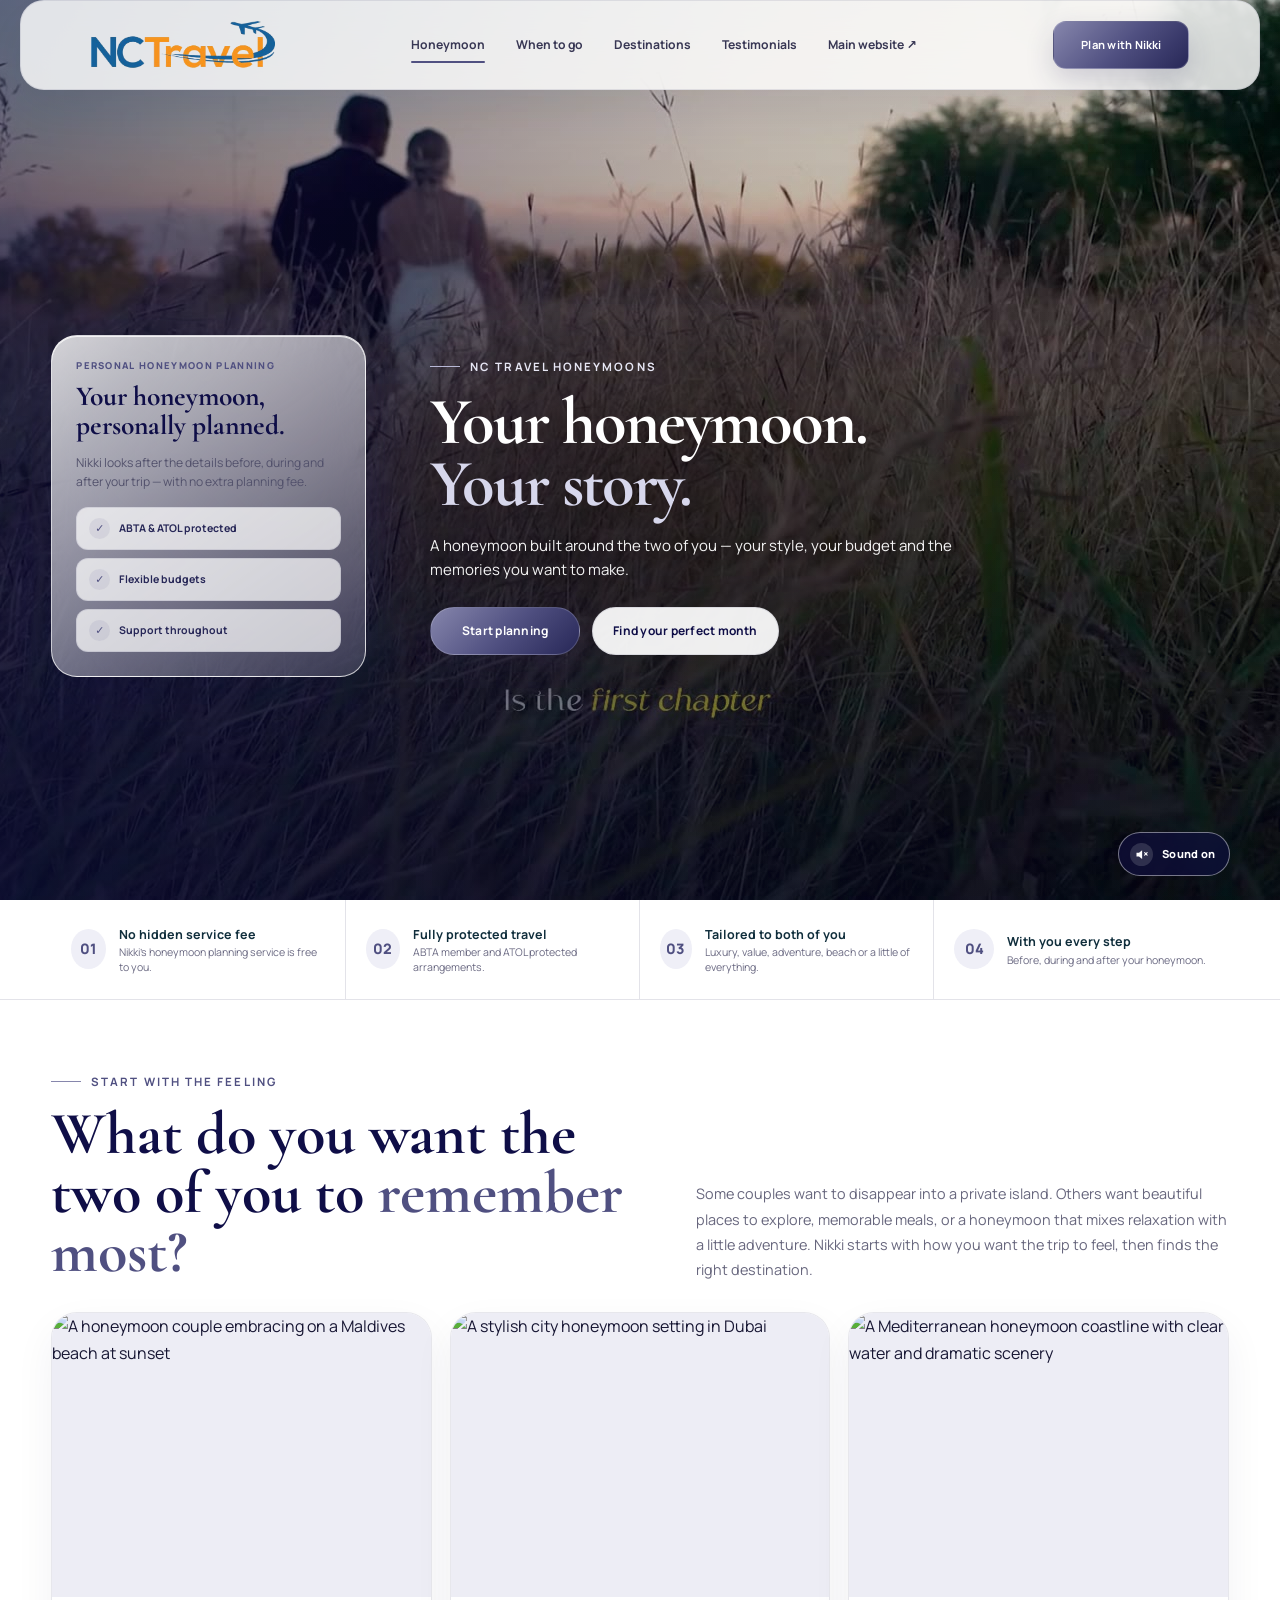
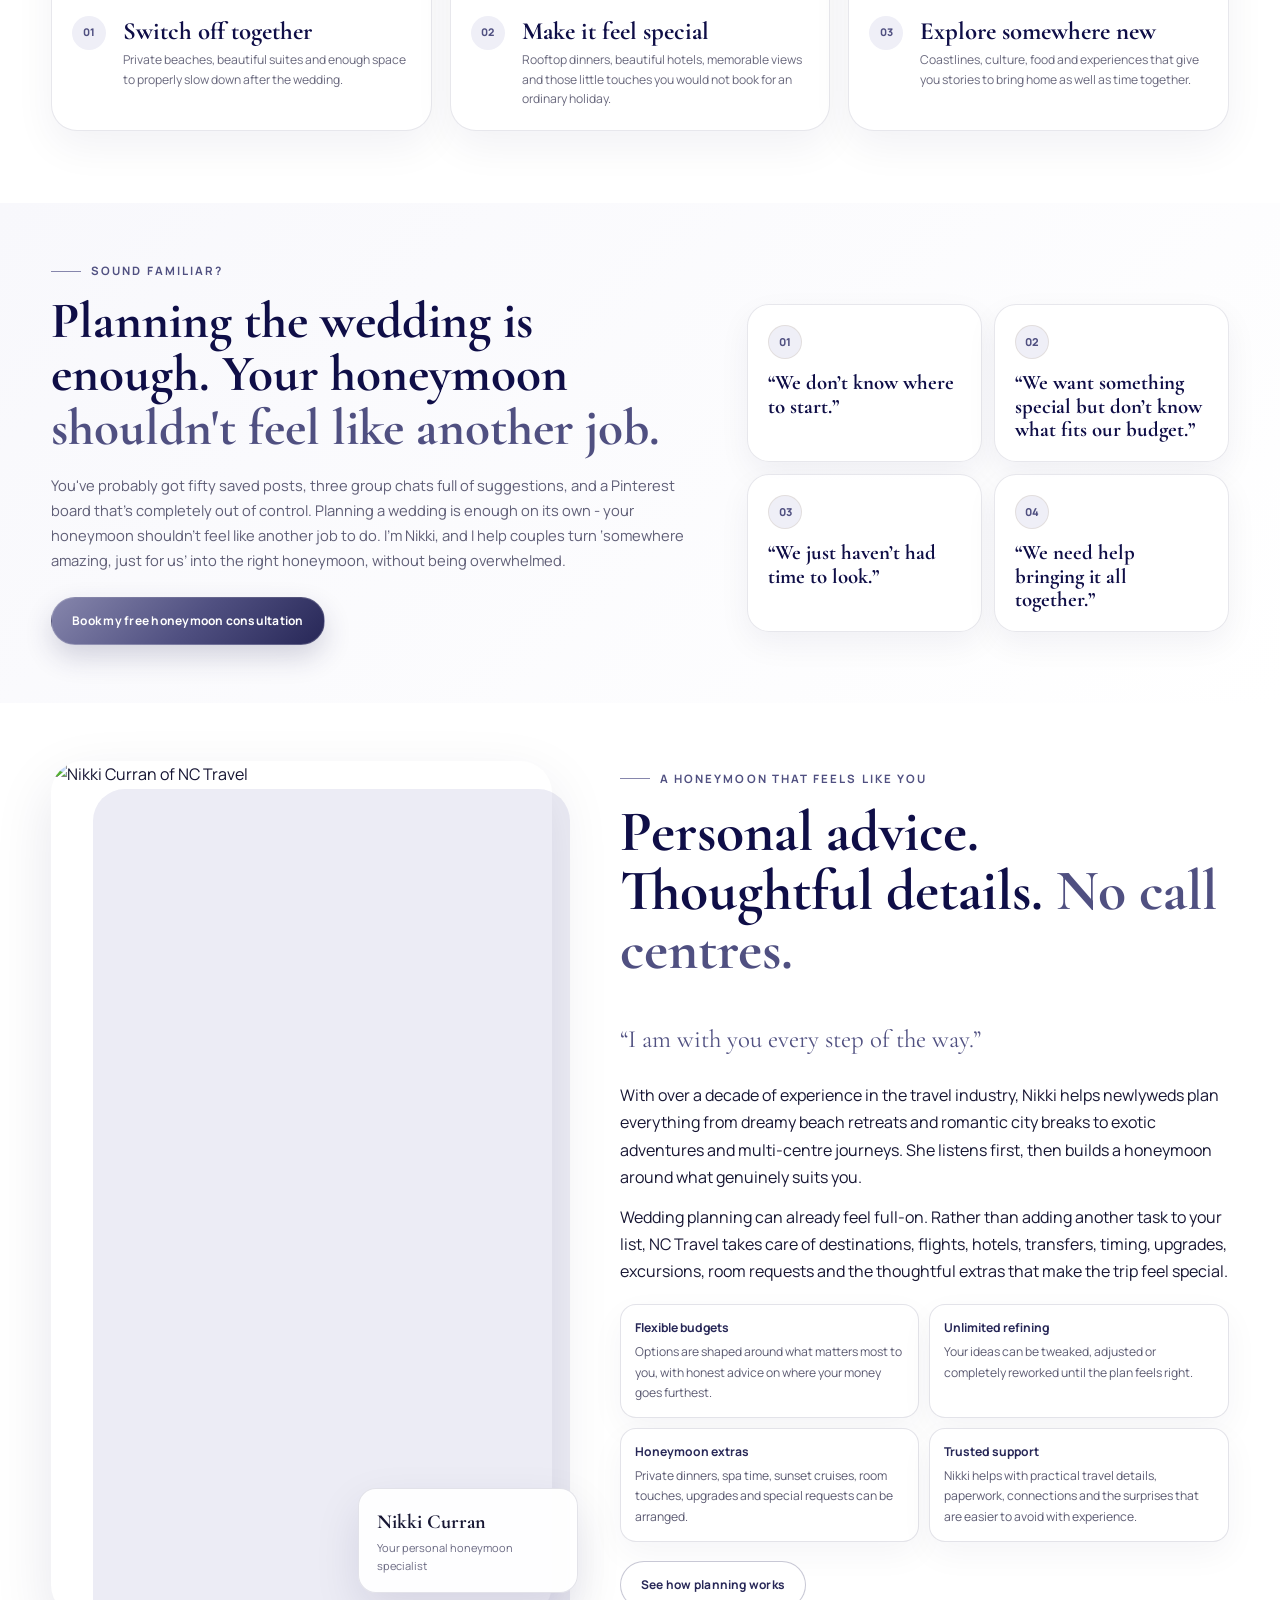
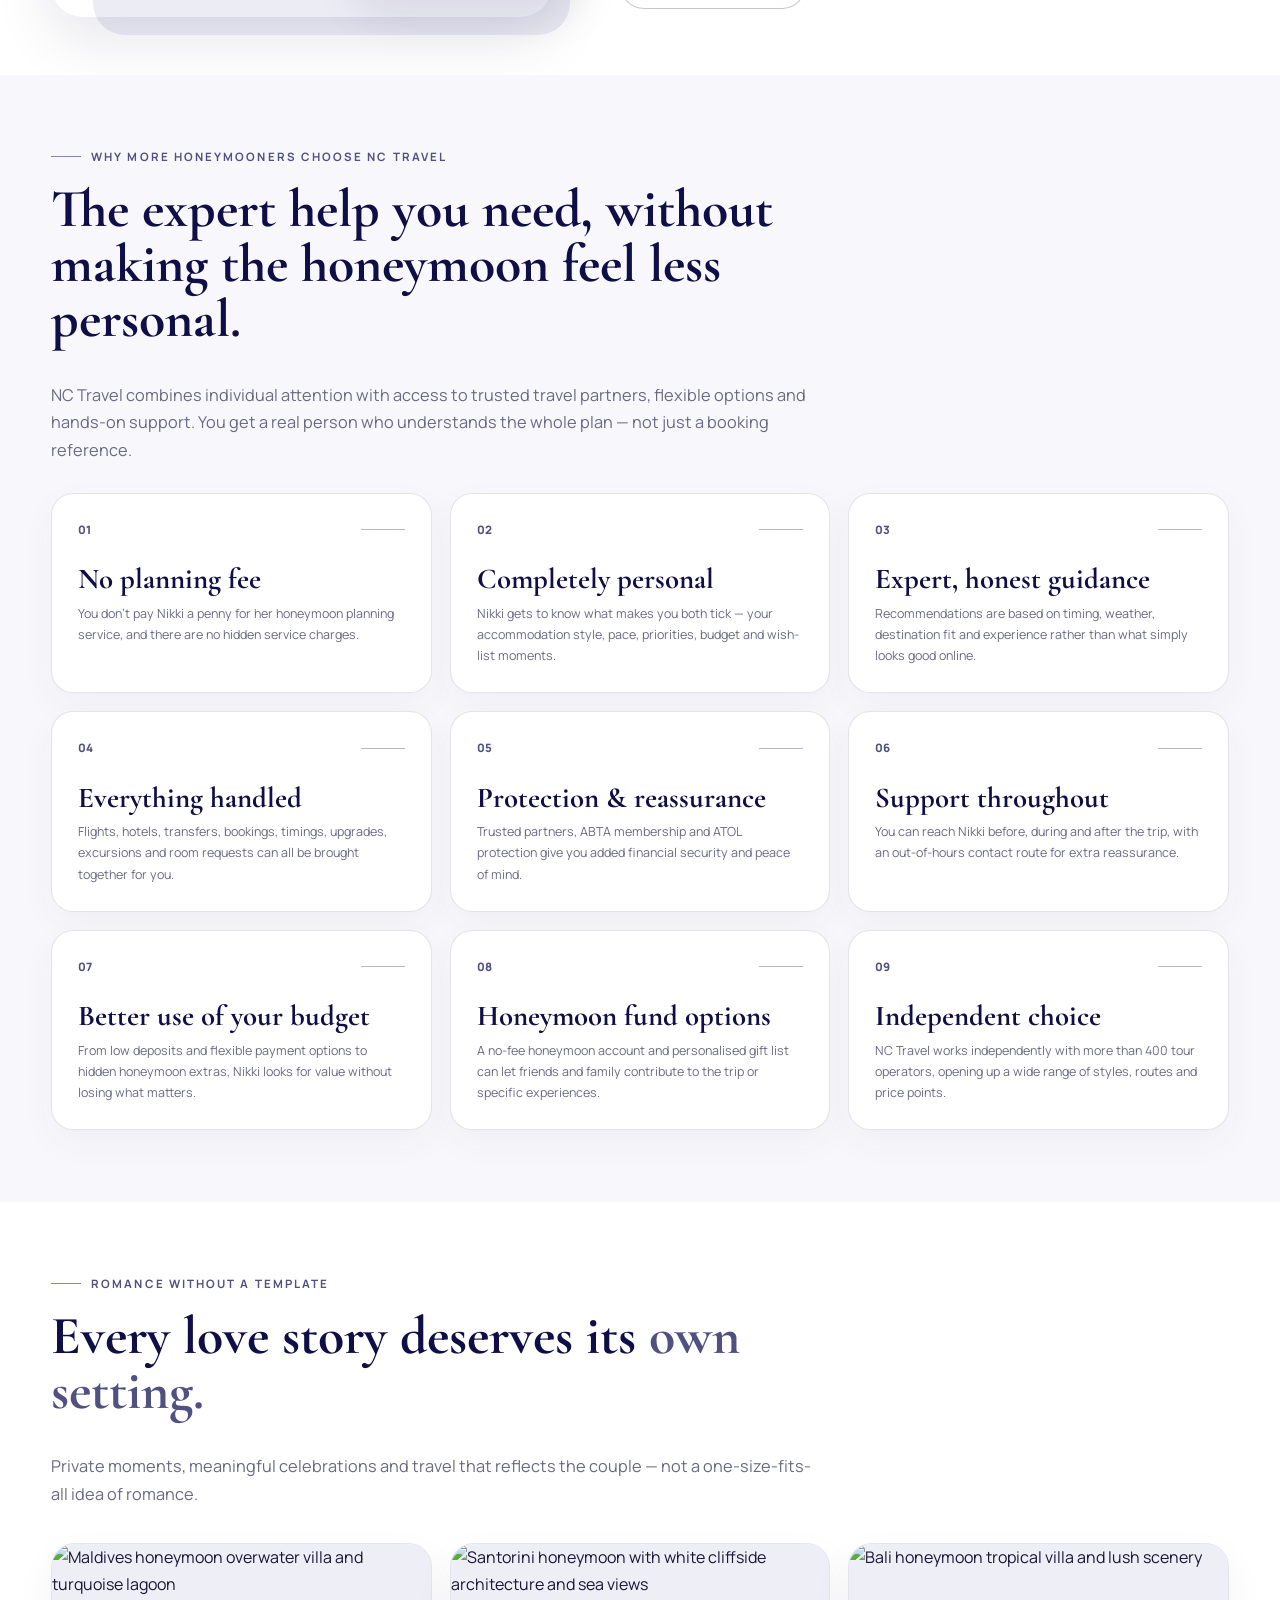
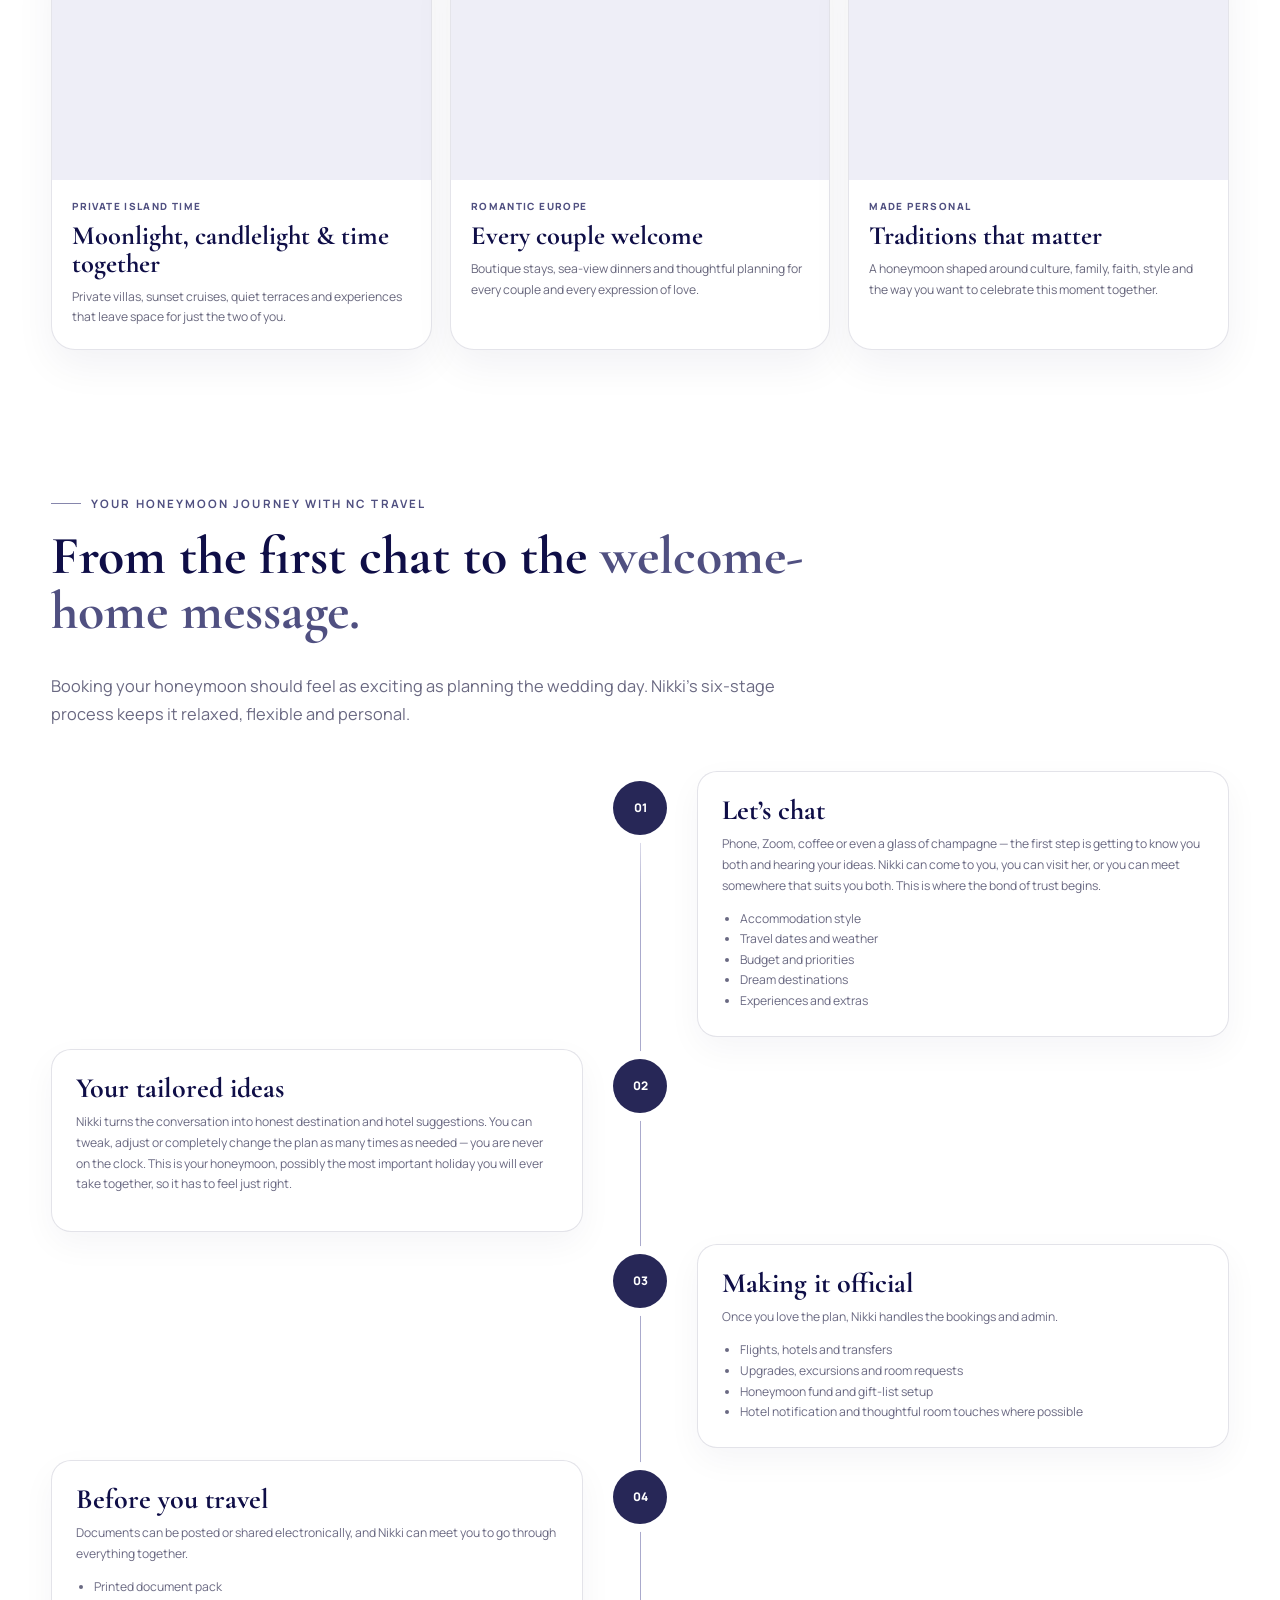
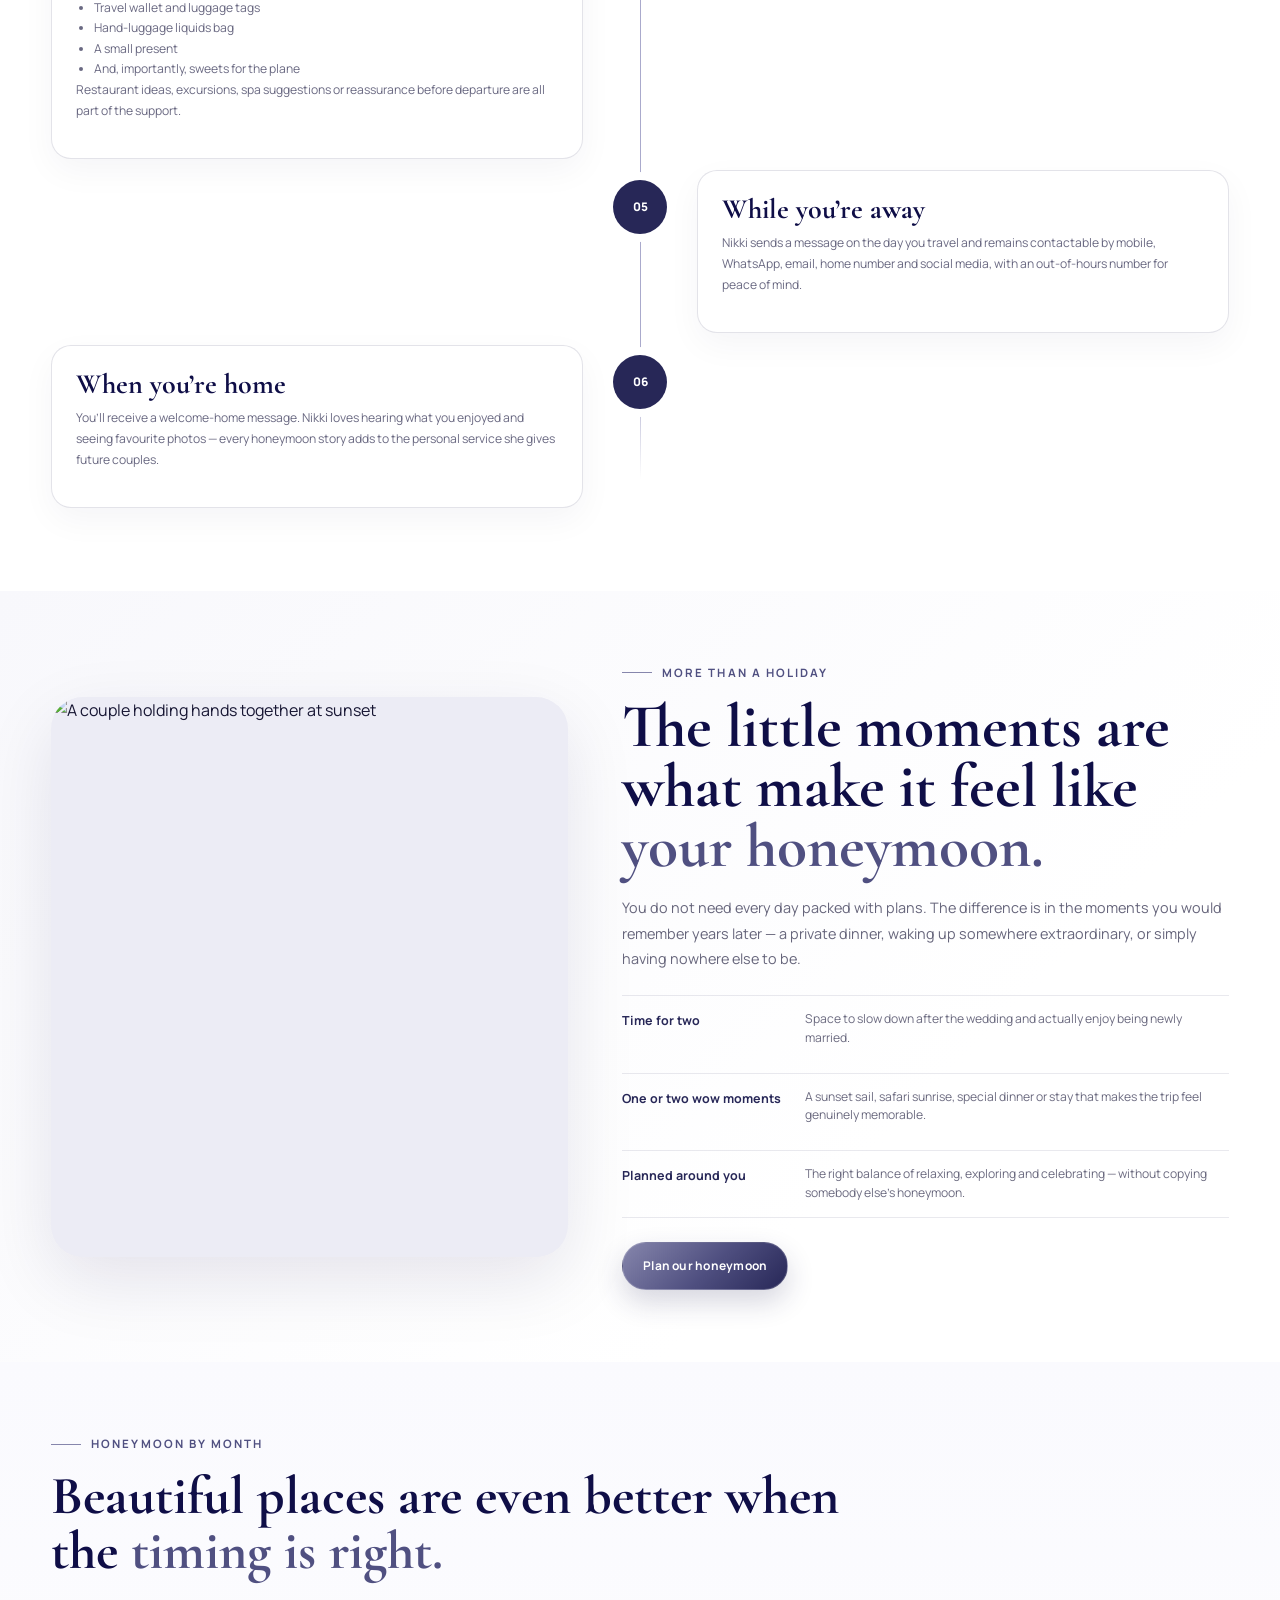
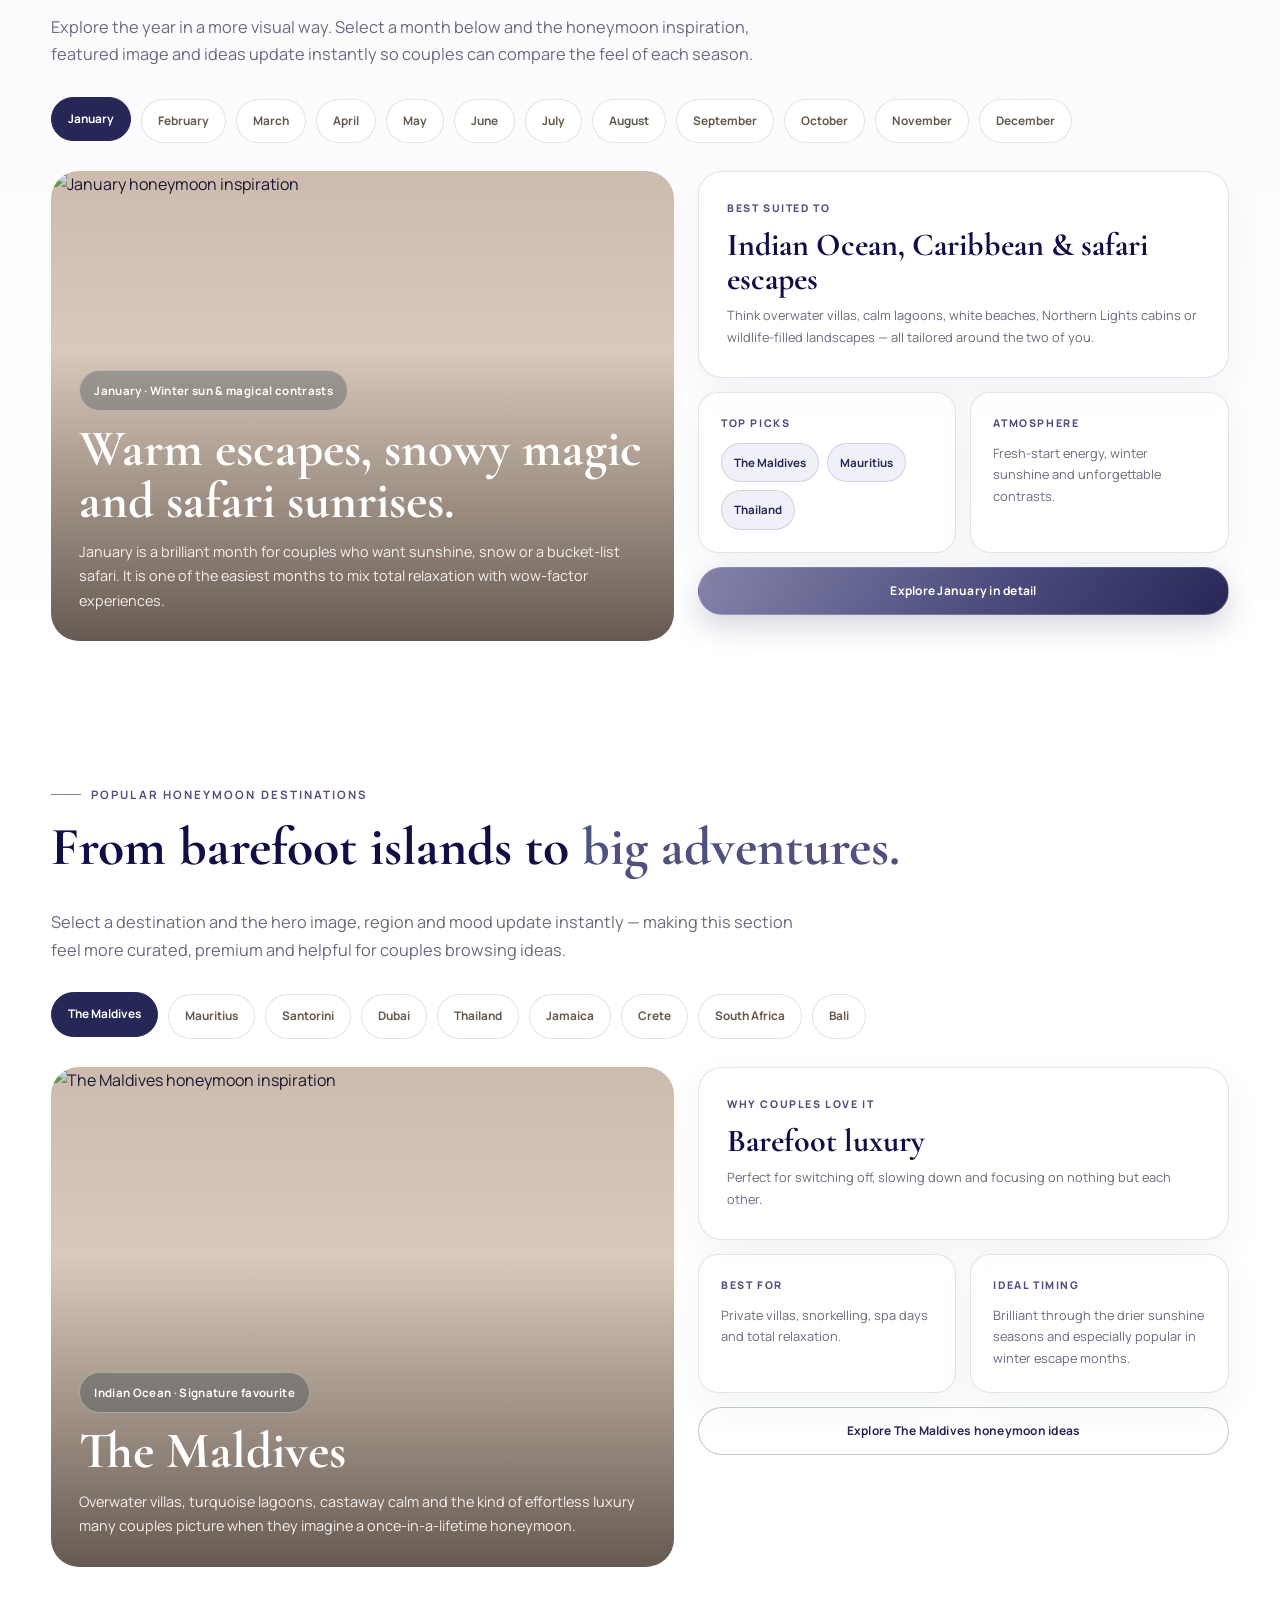
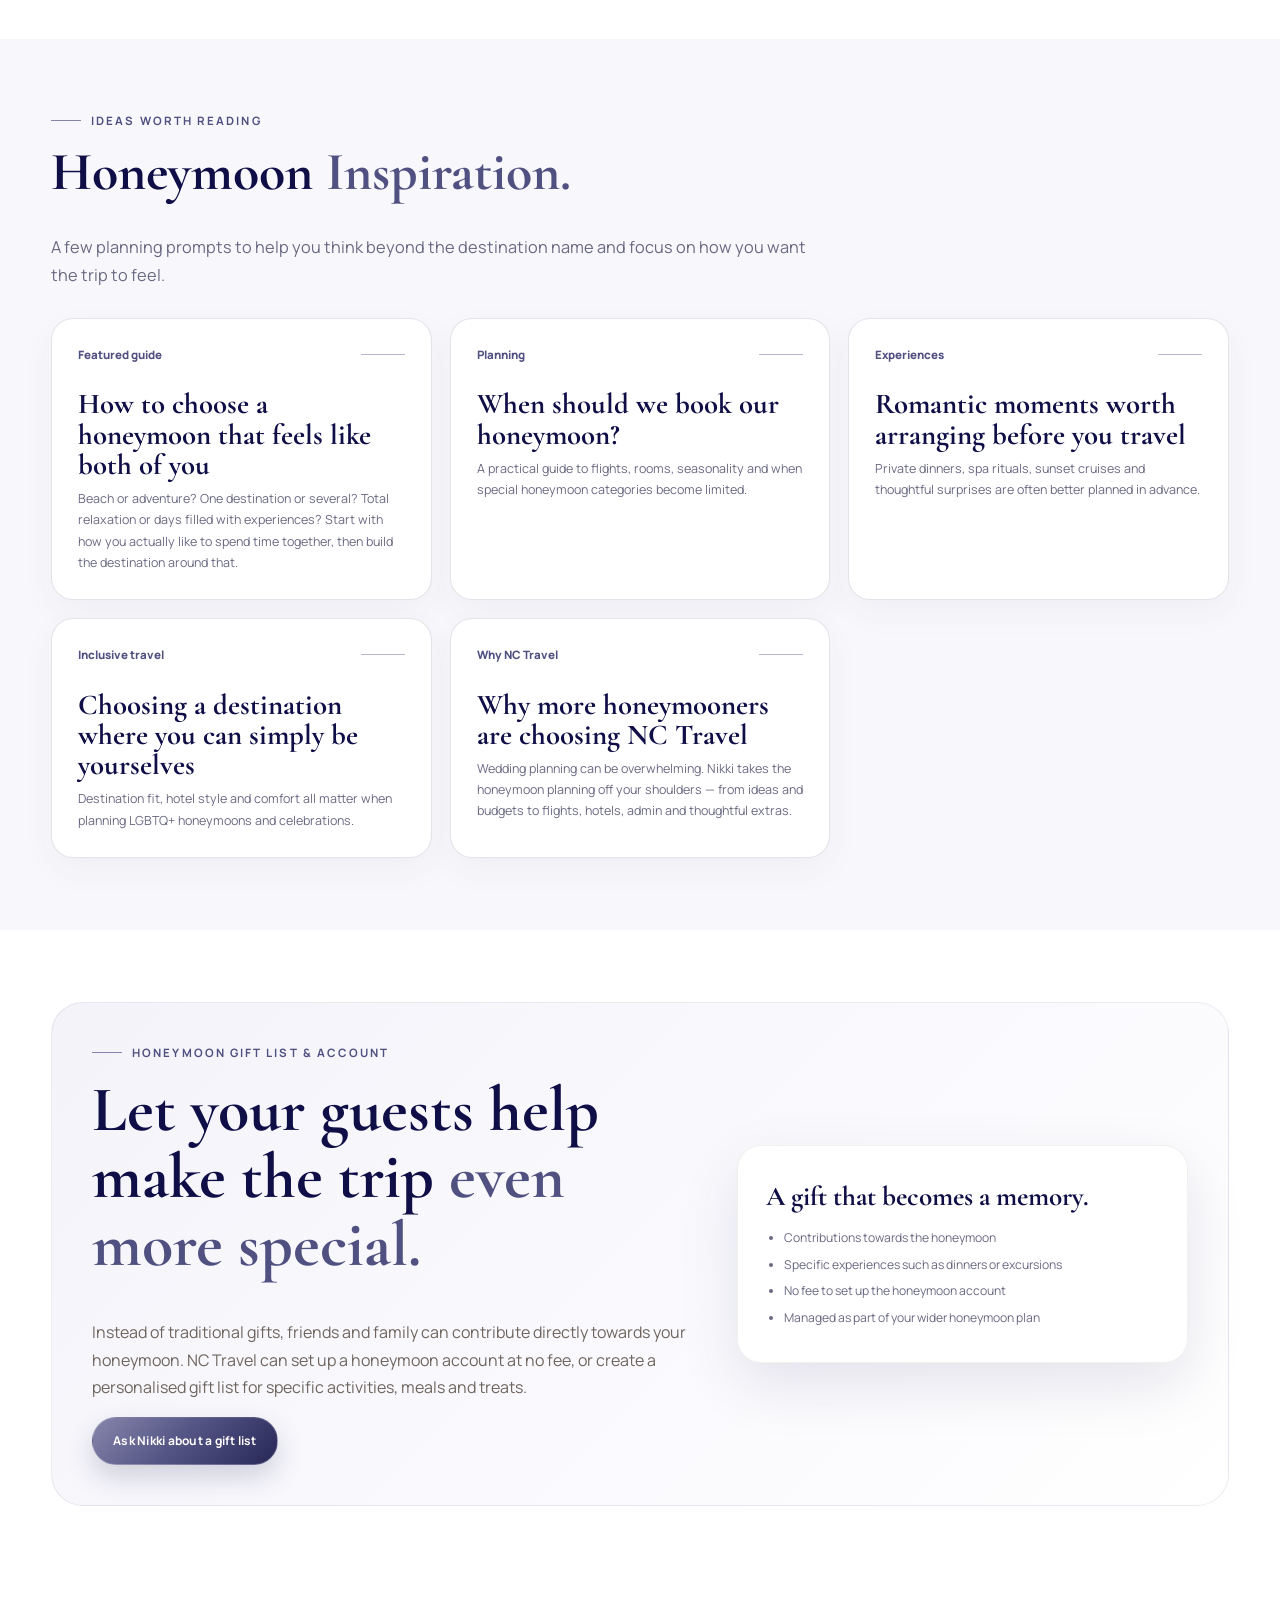
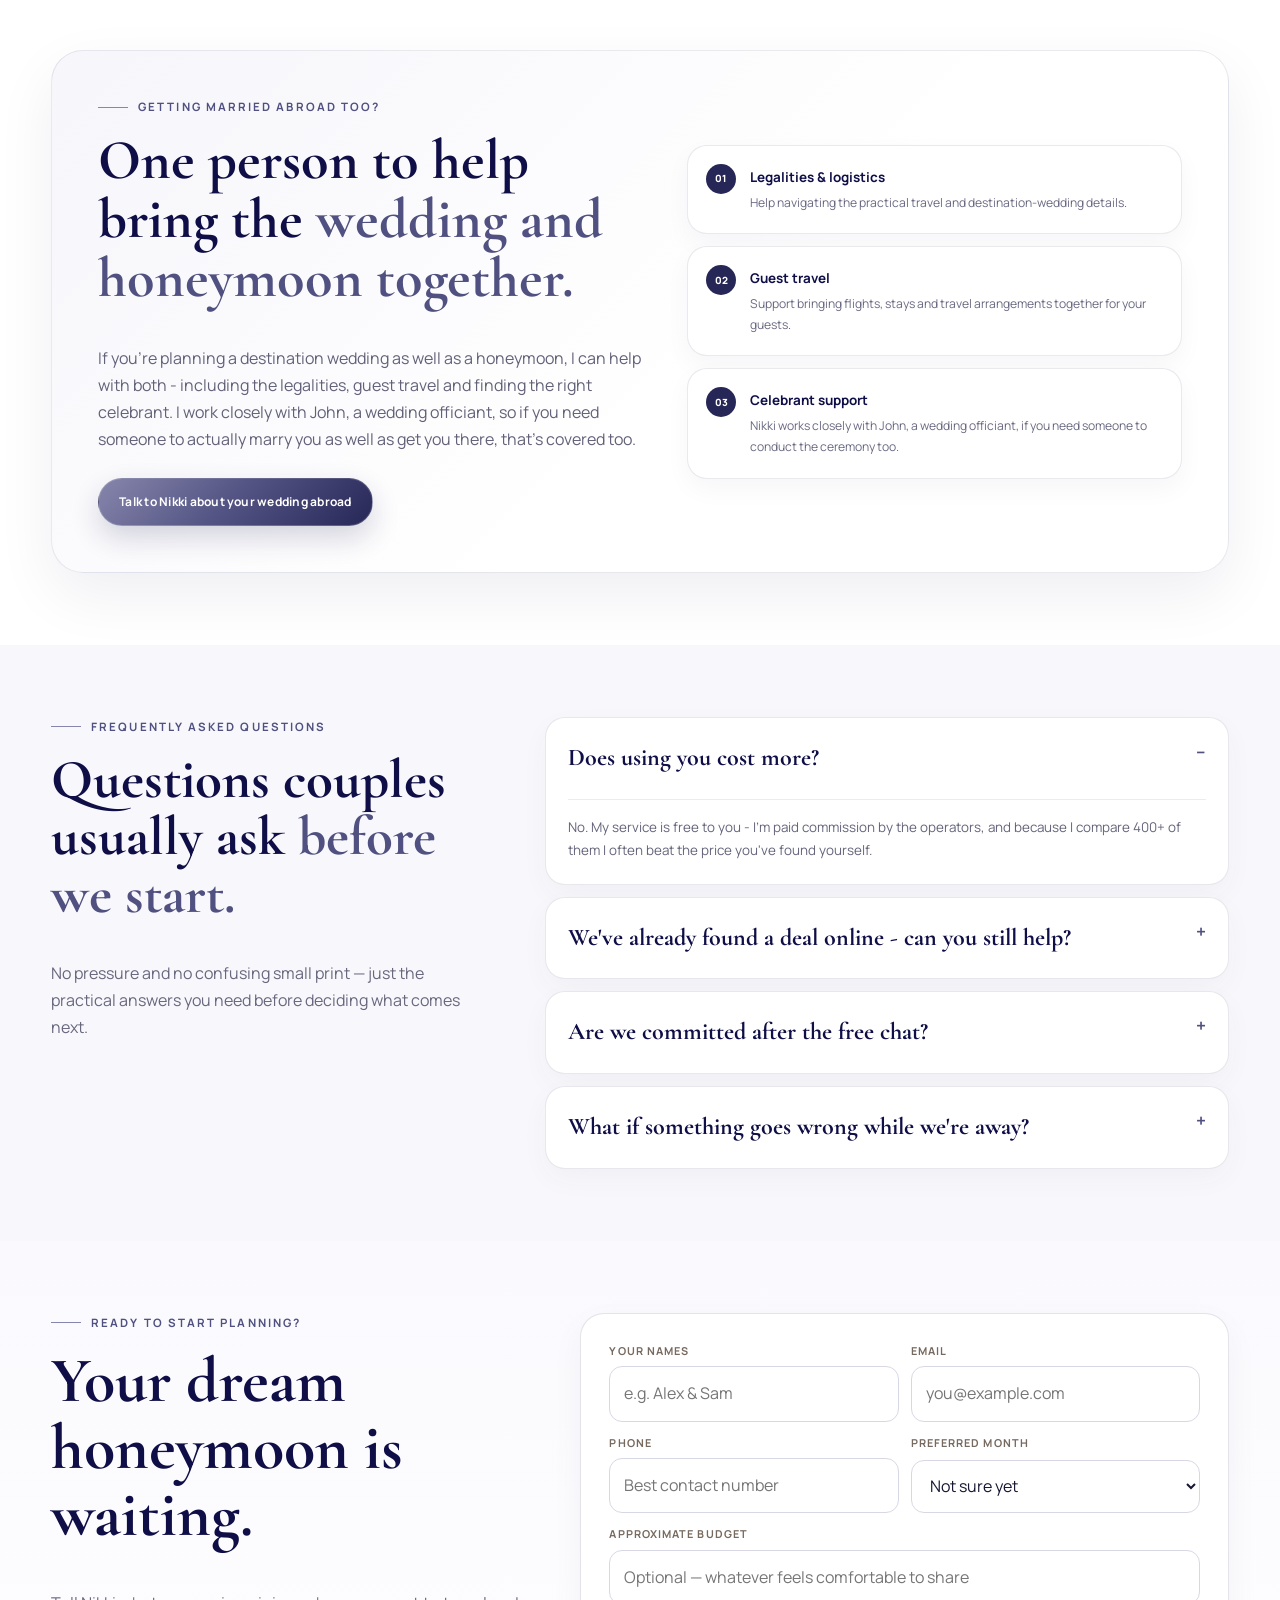
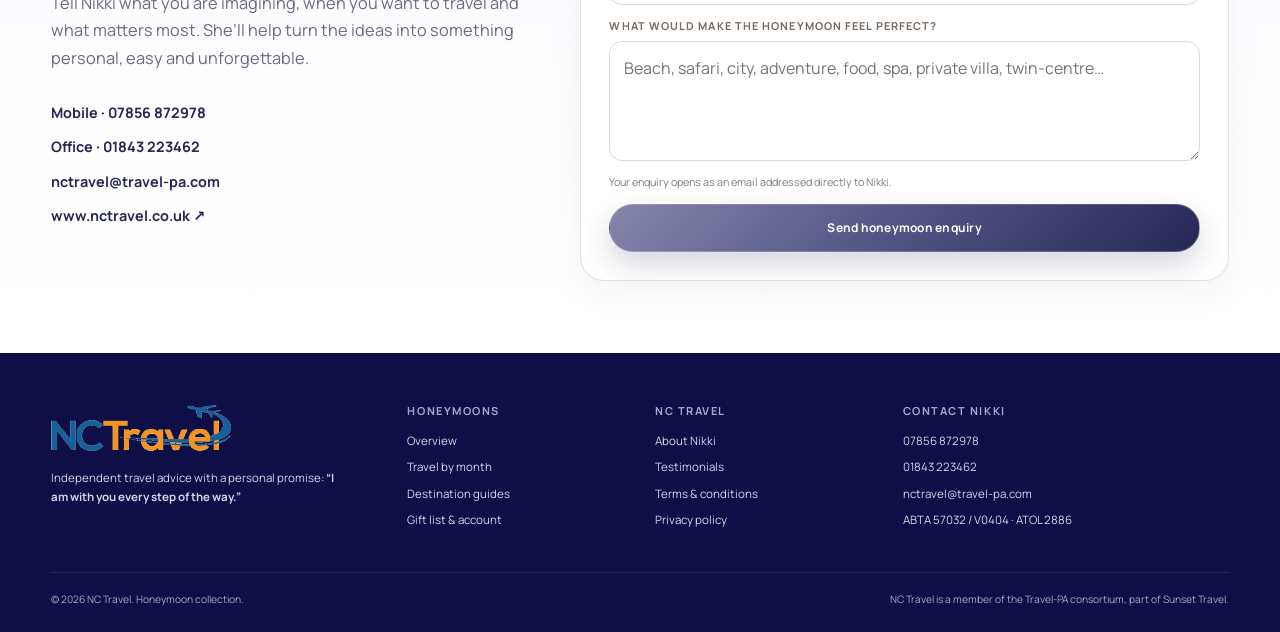
==== commit 7eb85e4a: "Images and alignment updated" ====
--- a/index.html
+++ b/index.html
@@ -65,27 +65,27 @@
 <div class="trust-item"><span class="trust-icon">03</span><div><b>Tailored to both of you</b><small>Luxury, value, adventure, beach or a little of everything.</small></div></div>
 <div class="trust-item"><span class="trust-icon">04</span><div><b>With you every step</b><small>Before, during and after your honeymoon.</small></div></div>
 </div></section>
-<section class="section section-white honeymoon-gallery-section" id="honeymoon-feel"><div class="container">
-<div class="eyebrow reveal">Honeymoon inspiration</div>
-<h2 class="section-title reveal">More of the <span class="gold">honeymoon feel</span>, without cluttering the page.</h2>
-<p class="section-lead reveal">A honeymoon can be slow and barefoot, glamorous and scenic, or full of once-in-a-lifetime moments. These images help couples picture the kind of trip they really want.</p>
-<div class="photo-story-grid">
-<a class="photo-story-card reveal" href="destinations.html#indian-ocean">
-<div class="photo-story-image"><img alt="An overwater villa honeymoon setting in the Maldives" loading="lazy" src="https://images.unsplash.com/photo-1573843981267-be1999ff37cd?auto=format&amp;fit=crop&amp;w=1200&amp;q=85"/></div>
-<div class="photo-story-copy"><small>Indian Ocean</small><h3>Private villa mornings</h3><p>For couples dreaming of clear water, space, privacy and effortless luxury.</p></div>
-</a>
-<a class="photo-story-card reveal" href="destinations.html#europe">
-<div class="photo-story-image"><img alt="A romantic Santorini honeymoon scene with white architecture and sea views" loading="lazy" src="https://images.unsplash.com/photo-1570077188670-e3a8d69ac5ff?auto=format&amp;fit=crop&amp;w=1200&amp;q=85"/></div>
-<div class="photo-story-copy"><small>Europe</small><h3>Sunset dinners with a view</h3><p>Boutique stays, romantic coastlines and elegant short-haul escapes.</p></div>
-</a>
-<a class="photo-story-card reveal" href="destinations.html#asia">
-<div class="photo-story-image"><img alt="A Thailand honeymoon beach landscape with tropical coastline" loading="lazy" src="https://images.unsplash.com/photo-1504214208698-ea1916a2195a?auto=format&amp;fit=crop&amp;w=1200&amp;q=85"/></div>
-<div class="photo-story-copy"><small>Asia</small><h3>Tropical beauty with character</h3><p>Warm beaches, soft adventure, culture and memorable little details.</p></div>
-</a>
-<a class="photo-story-card reveal" href="destinations.html#adventure">
-<div class="photo-story-image"><img alt="A South Africa honeymoon landscape that suggests safari and scenic adventure" loading="lazy" src="https://images.unsplash.com/photo-1516026672322-bc52d61a55d5?auto=format&amp;fit=crop&amp;w=1200&amp;q=85"/></div>
-<div class="photo-story-copy"><small>Adventure</small><h3>Big scenery, bigger memories</h3><p>Ideal for couples who want their honeymoon to feel exciting as well as romantic.</p></div>
-</a>
+<section class="section section-white honeymoon-choice-section" id="honeymoon-feel"><div class="container">
+<div class="honeymoon-choice-head reveal">
+  <div>
+    <div class="eyebrow">Start with the feeling</div>
+    <h2>What do you want the two of you to <span class="gold">remember most?</span></h2>
+  </div>
+  <p>Some couples want to disappear into a private island. Others want beautiful places to explore, memorable meals, or a honeymoon that mixes relaxation with a little adventure. Nikki starts with how you want the trip to feel, then finds the right destination.</p>
+</div>
+<div class="honeymoon-choice-grid">
+  <article class="honeymoon-choice-card reveal">
+    <div class="honeymoon-choice-image"><img alt="A honeymoon couple embracing on a Maldives beach at sunset" loading="lazy" src="https://images.pexels.com/photos/9470519/pexels-photo-9470519.jpeg?auto=compress&amp;dpr=1&amp;h=750&amp;w=1260"/></div>
+    <div class="honeymoon-choice-copy"><span>01</span><div><h3>Switch off together</h3><p>Private beaches, beautiful suites and enough space to properly slow down after the wedding.</p></div></div>
+  </article>
+  <article class="honeymoon-choice-card reveal">
+    <div class="honeymoon-choice-image"><img alt="A stylish city honeymoon setting in Dubai" loading="lazy" src="https://images.unsplash.com/photo-1512453979798-5ea266f8880c?auto=format&amp;fit=crop&amp;w=1400&amp;q=86"/></div>
+    <div class="honeymoon-choice-copy"><span>02</span><div><h3>Make it feel special</h3><p>Rooftop dinners, beautiful hotels, memorable views and those little touches you would not book for an ordinary holiday.</p></div></div>
+  </article>
+  <article class="honeymoon-choice-card reveal">
+    <div class="honeymoon-choice-image"><img alt="A Mediterranean honeymoon coastline with clear water and dramatic scenery" loading="lazy" src="https://images.unsplash.com/photo-1521295121783-8a321d551ad2?auto=format&amp;fit=crop&amp;w=1400&amp;q=86"/></div>
+    <div class="honeymoon-choice-copy"><span>03</span><div><h3>Explore somewhere new</h3><p>Coastlines, culture, food and experiences that give you stories to bring home as well as time together.</p></div></div>
+  </article>
 </div>
 </div></section><section class="section-sm section-paper sound-familiar-section" id="sound-familiar">
 <div class="container sound-editorial">
@@ -162,7 +162,24 @@
 <div class="journey-step journey-scroll"><div class="journey-card"><h3>When you’re home</h3><p>You’ll receive a welcome-home message. Nikki loves hearing what you enjoyed and seeing favourite photos — every honeymoon story adds to the personal service she gives future couples.</p></div><div class="journey-marker">06</div></div>
 </div>
 </div></section>
-<section class="section-sm section-white honeymoon-moments-section" id="honeymoon-moments"><div class="container"><div class="honeymoon-moments-head reveal"><div class="eyebrow">Picture the moments</div><h2>A honeymoon should look and feel different from an ordinary holiday.</h2><p>These are the kinds of settings Nikki can build around you — private, scenic and memorable without turning the page into an image gallery.</p></div><div class="honeymoon-moments-band reveal"><figure><img alt="A quiet tropical honeymoon beach at sunset" loading="lazy" src="https://images.unsplash.com/photo-1507525428034-b723cf961d3e?auto=format&amp;fit=crop&amp;w=1200&amp;q=86"/></figure><figure><img alt="Luxury overwater villas for an Indian Ocean honeymoon" loading="lazy" src="https://images.unsplash.com/photo-1573843981267-be1999ff37cd?auto=format&amp;fit=crop&amp;w=1200&amp;q=86"/></figure><figure><img alt="A dramatic landscape suited to an adventurous honeymoon" loading="lazy" src="https://images.unsplash.com/photo-1516026672322-bc52d61a55d5?auto=format&amp;fit=crop&amp;w=1200&amp;q=86"/></figure></div></div></section><section class="section section-beige" id="months"><div class="container">
+<section class="section honeymoon-difference-section" id="honeymoon-moments"><div class="container">
+<div class="honeymoon-difference-shell">
+  <div class="honeymoon-difference-image reveal">
+    <img alt="A couple holding hands together at sunset" loading="lazy" src="https://upload.wikimedia.org/wikipedia/commons/c/ce/Sunset_beach_couple_%28Unsplash%29.jpg"/>
+  </div>
+  <div class="honeymoon-difference-copy reveal">
+    <div class="eyebrow">More than a holiday</div>
+    <h2>The little moments are what make it feel like <span class="gold">your honeymoon.</span></h2>
+    <p>You do not need every day packed with plans. The difference is in the moments you would remember years later — a private dinner, waking up somewhere extraordinary, or simply having nowhere else to be.</p>
+    <div class="honeymoon-difference-points">
+      <div><strong>Time for two</strong><span>Space to slow down after the wedding and actually enjoy being newly married.</span></div>
+      <div><strong>One or two wow moments</strong><span>A sunset sail, safari sunrise, special dinner or stay that makes the trip feel genuinely memorable.</span></div>
+      <div><strong>Planned around you</strong><span>The right balance of relaxing, exploring and celebrating — without copying somebody else’s honeymoon.</span></div>
+    </div>
+    <a class="btn btn-gold" data-open-planner="" href="#plan-honeymoon">Plan our honeymoon</a>
+  </div>
+</div>
+</div></section><section class="section section-beige" id="months"><div class="container">
 <div class="eyebrow reveal">Honeymoon by month</div>
 <h2 class="section-title reveal">Beautiful places are even better when the <span class="gold">timing is right.</span></h2>
 <p class="section-lead reveal">Explore the year in a more visual way. Select a month below and the honeymoon inspiration, featured image and ideas update instantly so couples can compare the feel of each season.</p>
--- a/assets/css/styles.css
+++ b/assets/css/styles.css
@@ -1863,3 +1863,50 @@
   .honeymoon-moments-section{padding-top:44px!important;padding-bottom:50px!important}
   .tailor-image-strip{margin-top:22px}
 }
+
+
+/* ===== V17 homepage image-section refinements ===== */
+.honeymoon-choice-section{padding:76px 0;background:#fff}
+.honeymoon-choice-head{display:grid;grid-template-columns:1.05fr .95fr;gap:56px;align-items:end;margin-bottom:30px}
+.honeymoon-choice-head h2{font-size:clamp(2.8rem,4.7vw,4.6rem);max-width:760px;margin:0;color:#0f0e47;line-height:.98}
+.honeymoon-choice-head>p{max-width:620px;margin:0;color:#67667d;font-size:.9rem;line-height:1.75}
+.honeymoon-choice-grid{display:grid;grid-template-columns:repeat(3,1fr);gap:18px}
+.honeymoon-choice-card{overflow:hidden;border-radius:26px;background:#fff;border:1px solid rgba(39,39,87,.11);box-shadow:0 16px 42px rgba(15,14,71,.055);transition:.28s ease}
+.honeymoon-choice-card:hover{transform:translateY(-4px);box-shadow:0 24px 58px rgba(15,14,71,.09)}
+.honeymoon-choice-image{aspect-ratio:4/3;overflow:hidden;background:#ededf5}
+.honeymoon-choice-image img{width:100%;height:100%;object-fit:cover;display:block;transition:transform .55s ease}
+.honeymoon-choice-card:hover .honeymoon-choice-image img{transform:scale(1.035)}
+.honeymoon-choice-copy{display:grid;grid-template-columns:38px 1fr;gap:13px;padding:19px 20px 22px;align-items:start}
+.honeymoon-choice-copy>span{width:34px;height:34px;display:grid;place-items:center;border-radius:50%;background:#efeff7;color:#505081;font-size:.66rem;font-weight:800}
+.honeymoon-choice-copy h3{font-size:1.55rem;line-height:1.05;margin:2px 0 6px;color:#0f0e47}
+.honeymoon-choice-copy p{font-size:.76rem;line-height:1.6;color:#69687d;margin:0}
+
+.honeymoon-difference-section{padding:74px 0;background:linear-gradient(135deg,#f8f8fc 0%,#fff 70%)}
+.honeymoon-difference-shell{display:grid;grid-template-columns:.92fr 1.08fr;gap:54px;align-items:center}
+.honeymoon-difference-image{height:560px;border-radius:32px;overflow:hidden;box-shadow:0 24px 70px rgba(15,14,71,.10);background:#ececf5}
+.honeymoon-difference-image img{width:100%;height:100%;object-fit:cover;object-position:center 67%;display:block}
+.honeymoon-difference-copy h2{font-size:clamp(2.8rem,4.8vw,4.55rem);line-height:.98;max-width:760px;margin-bottom:18px;color:#0f0e47}
+.honeymoon-difference-copy>p{font-size:.9rem;color:#66657b;line-height:1.75;max-width:720px;margin-bottom:24px}
+.honeymoon-difference-points{display:grid;gap:11px;margin:0 0 24px}
+.honeymoon-difference-points>div{display:grid;grid-template-columns:165px 1fr;gap:18px;padding:14px 0;border-top:1px solid rgba(39,39,87,.10)}
+.honeymoon-difference-points>div:last-child{border-bottom:1px solid rgba(39,39,87,.10)}
+.honeymoon-difference-points strong{font-size:.78rem;color:#272757}
+.honeymoon-difference-points span{font-size:.76rem;color:#6c6b80;line-height:1.55}
+
+@media(max-width:1000px){
+  .honeymoon-choice-head,.honeymoon-difference-shell{grid-template-columns:1fr;gap:26px}
+  .honeymoon-choice-grid{grid-template-columns:repeat(2,1fr)}
+  .honeymoon-choice-card:last-child{grid-column:1/-1;display:grid;grid-template-columns:1fr 1fr}
+  .honeymoon-choice-card:last-child .honeymoon-choice-image{aspect-ratio:auto;min-height:280px}
+  .honeymoon-difference-image{height:500px}
+}
+@media(max-width:700px){
+  .honeymoon-choice-section,.honeymoon-difference-section{padding:56px 0}
+  .honeymoon-choice-head{margin-bottom:24px}
+  .honeymoon-choice-grid{grid-template-columns:1fr}
+  .honeymoon-choice-card:last-child{grid-column:auto;display:block}
+  .honeymoon-choice-card:last-child .honeymoon-choice-image{aspect-ratio:4/3;min-height:0}
+  .honeymoon-difference-image{height:420px;border-radius:24px}
+  .honeymoon-difference-copy h2,.honeymoon-choice-head h2{font-size:clamp(2.55rem,12vw,3.45rem)}
+  .honeymoon-difference-points>div{grid-template-columns:1fr;gap:4px}
+}
